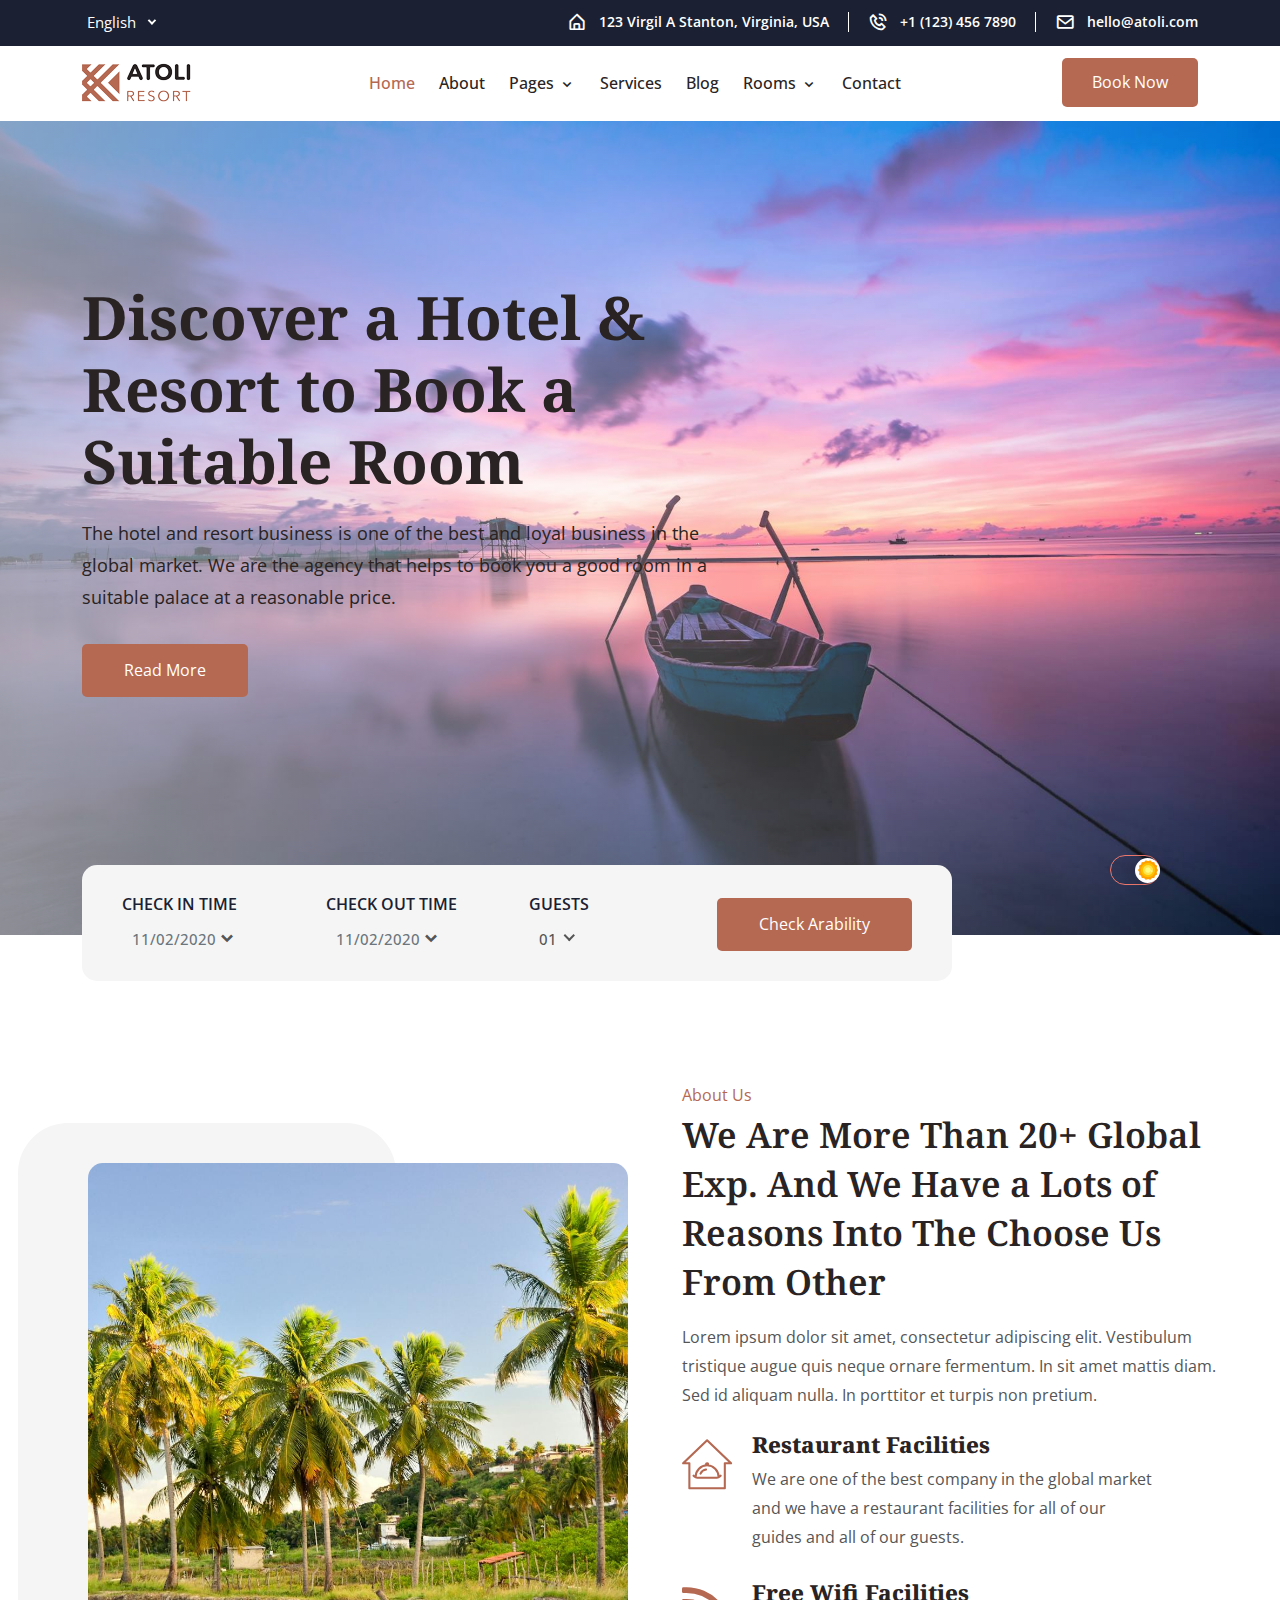
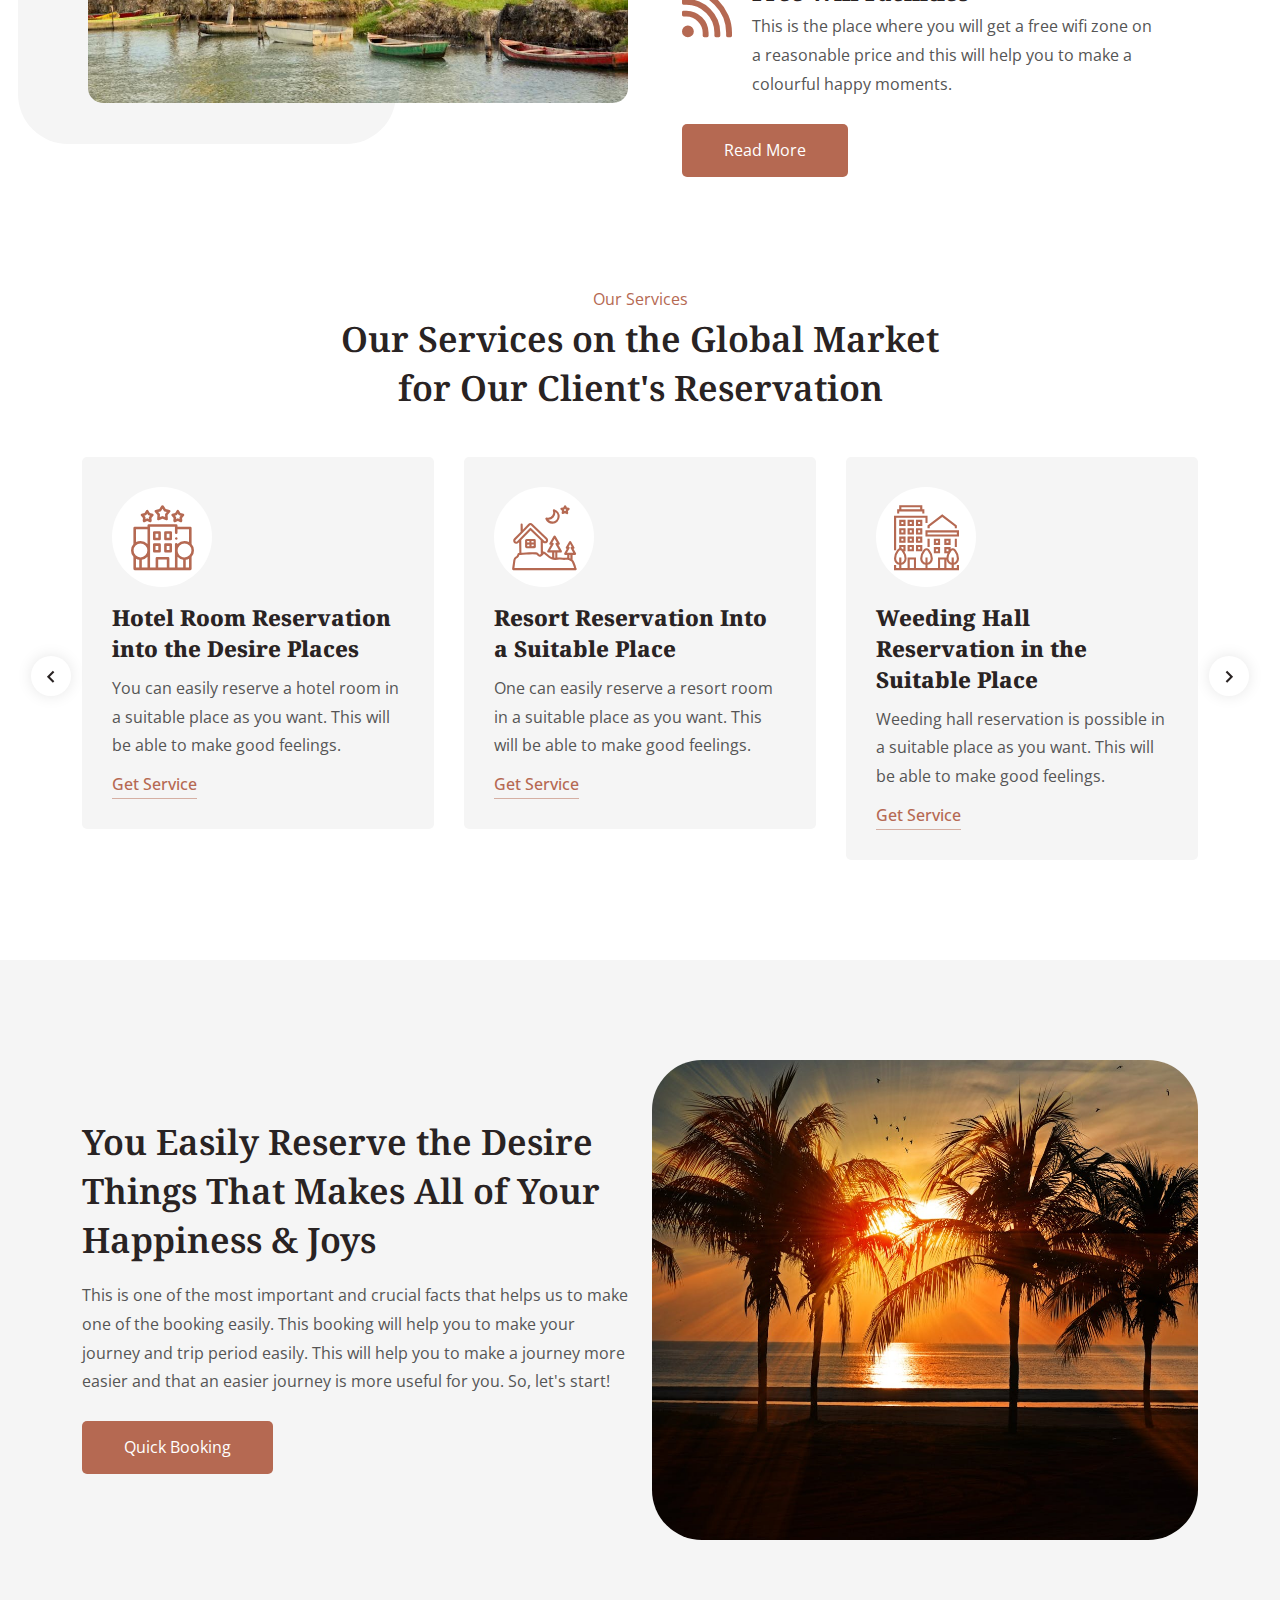
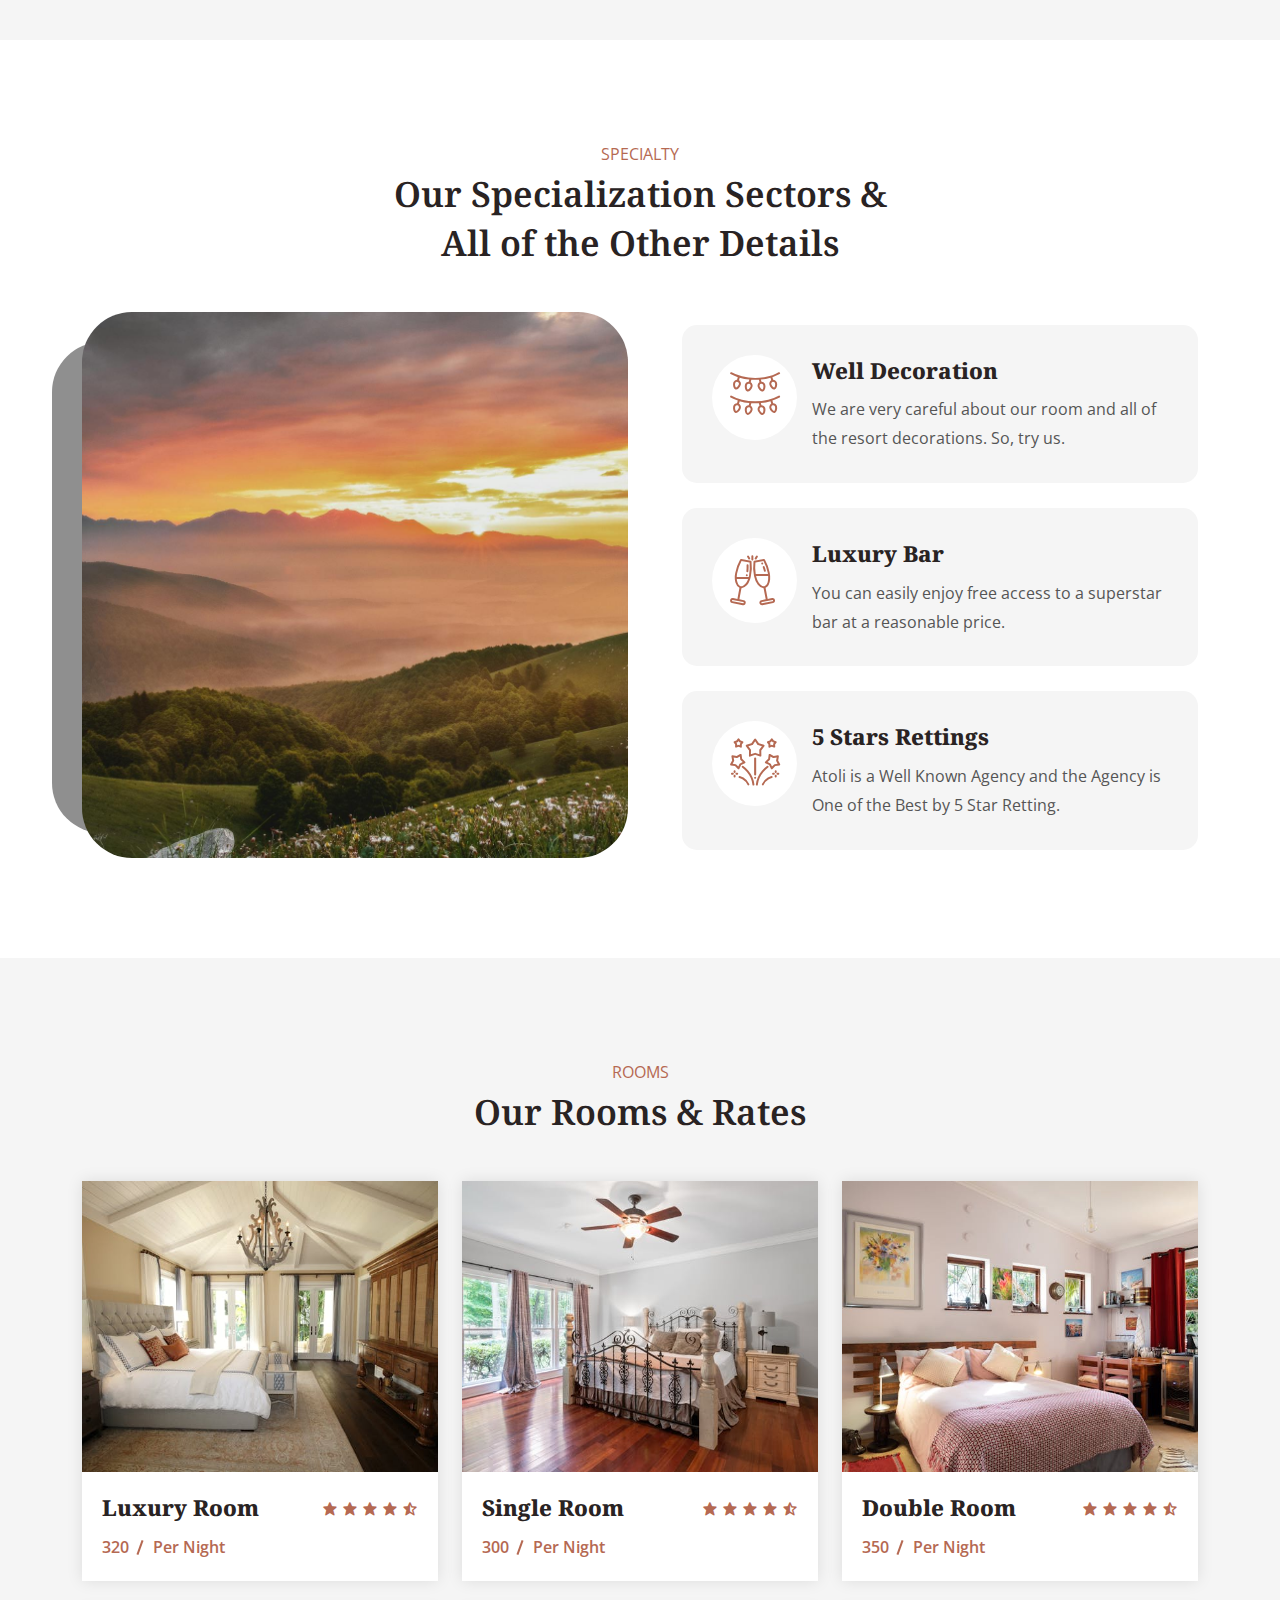
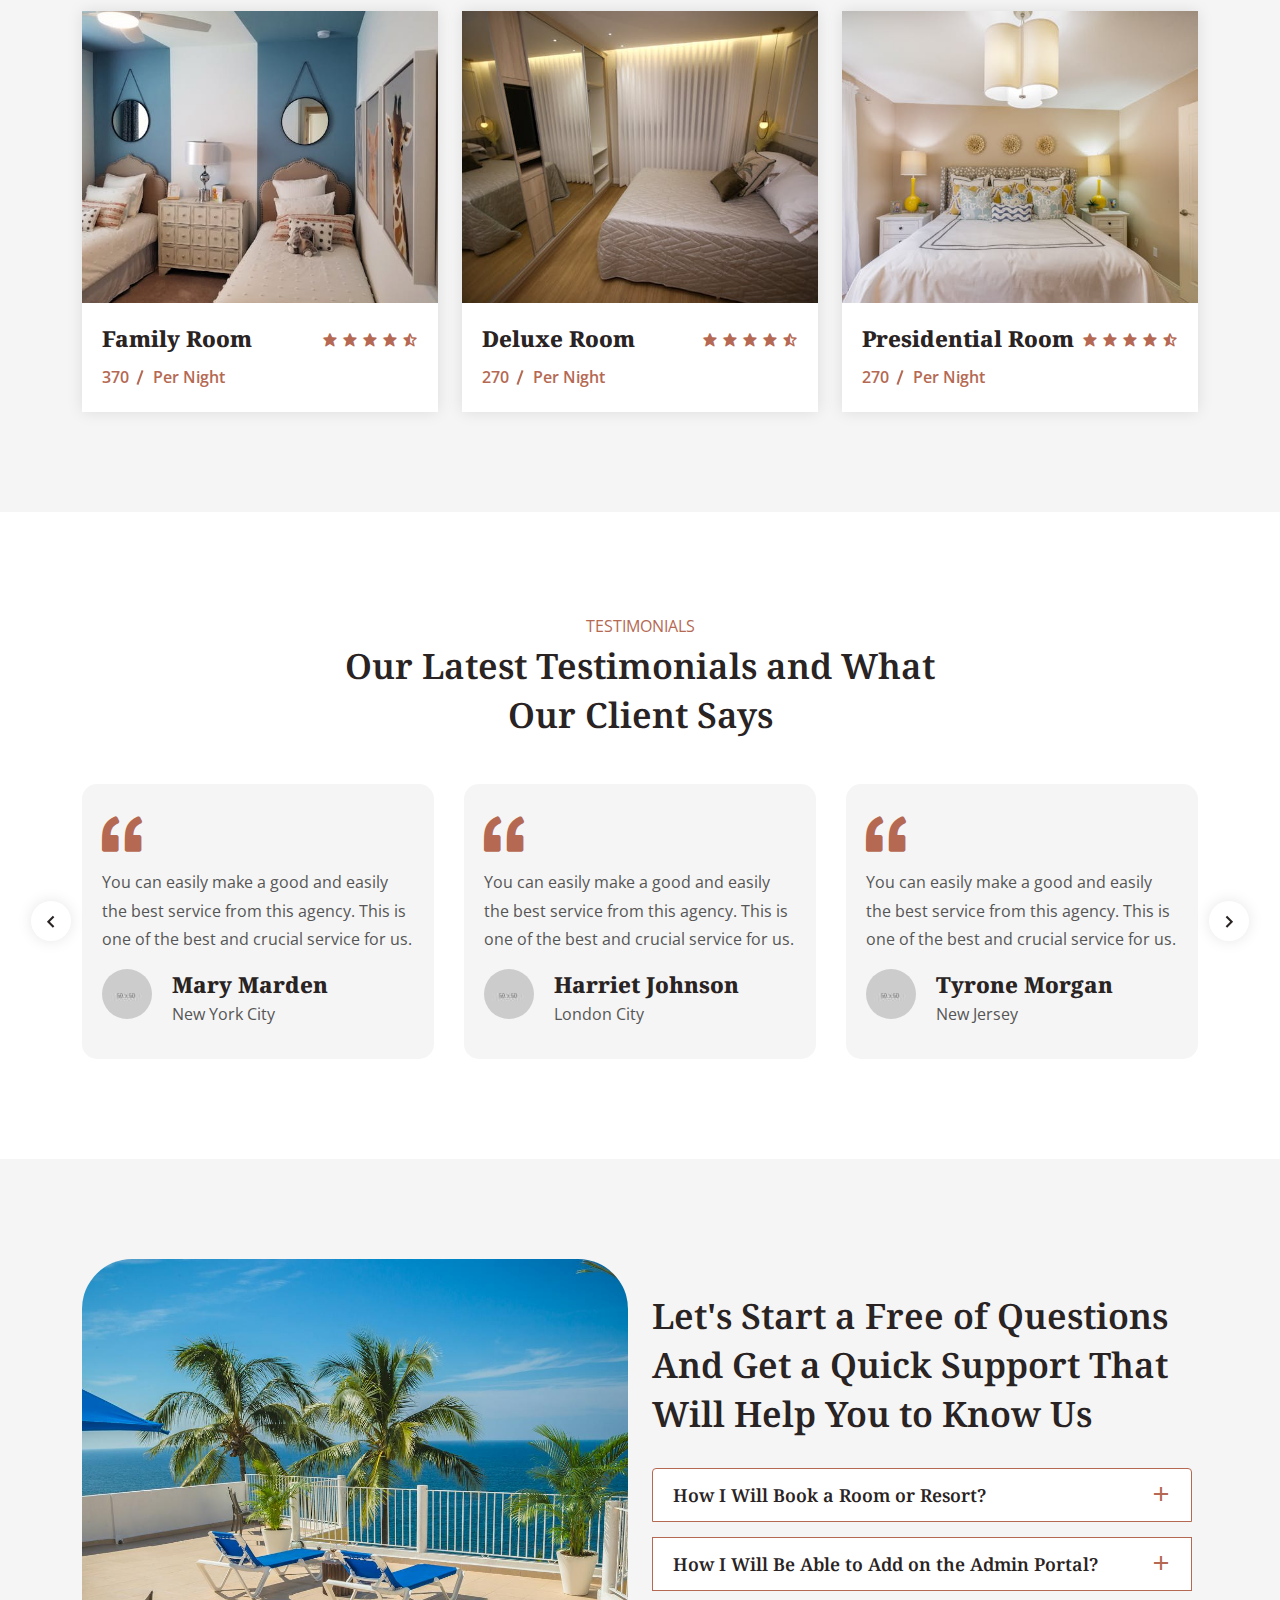
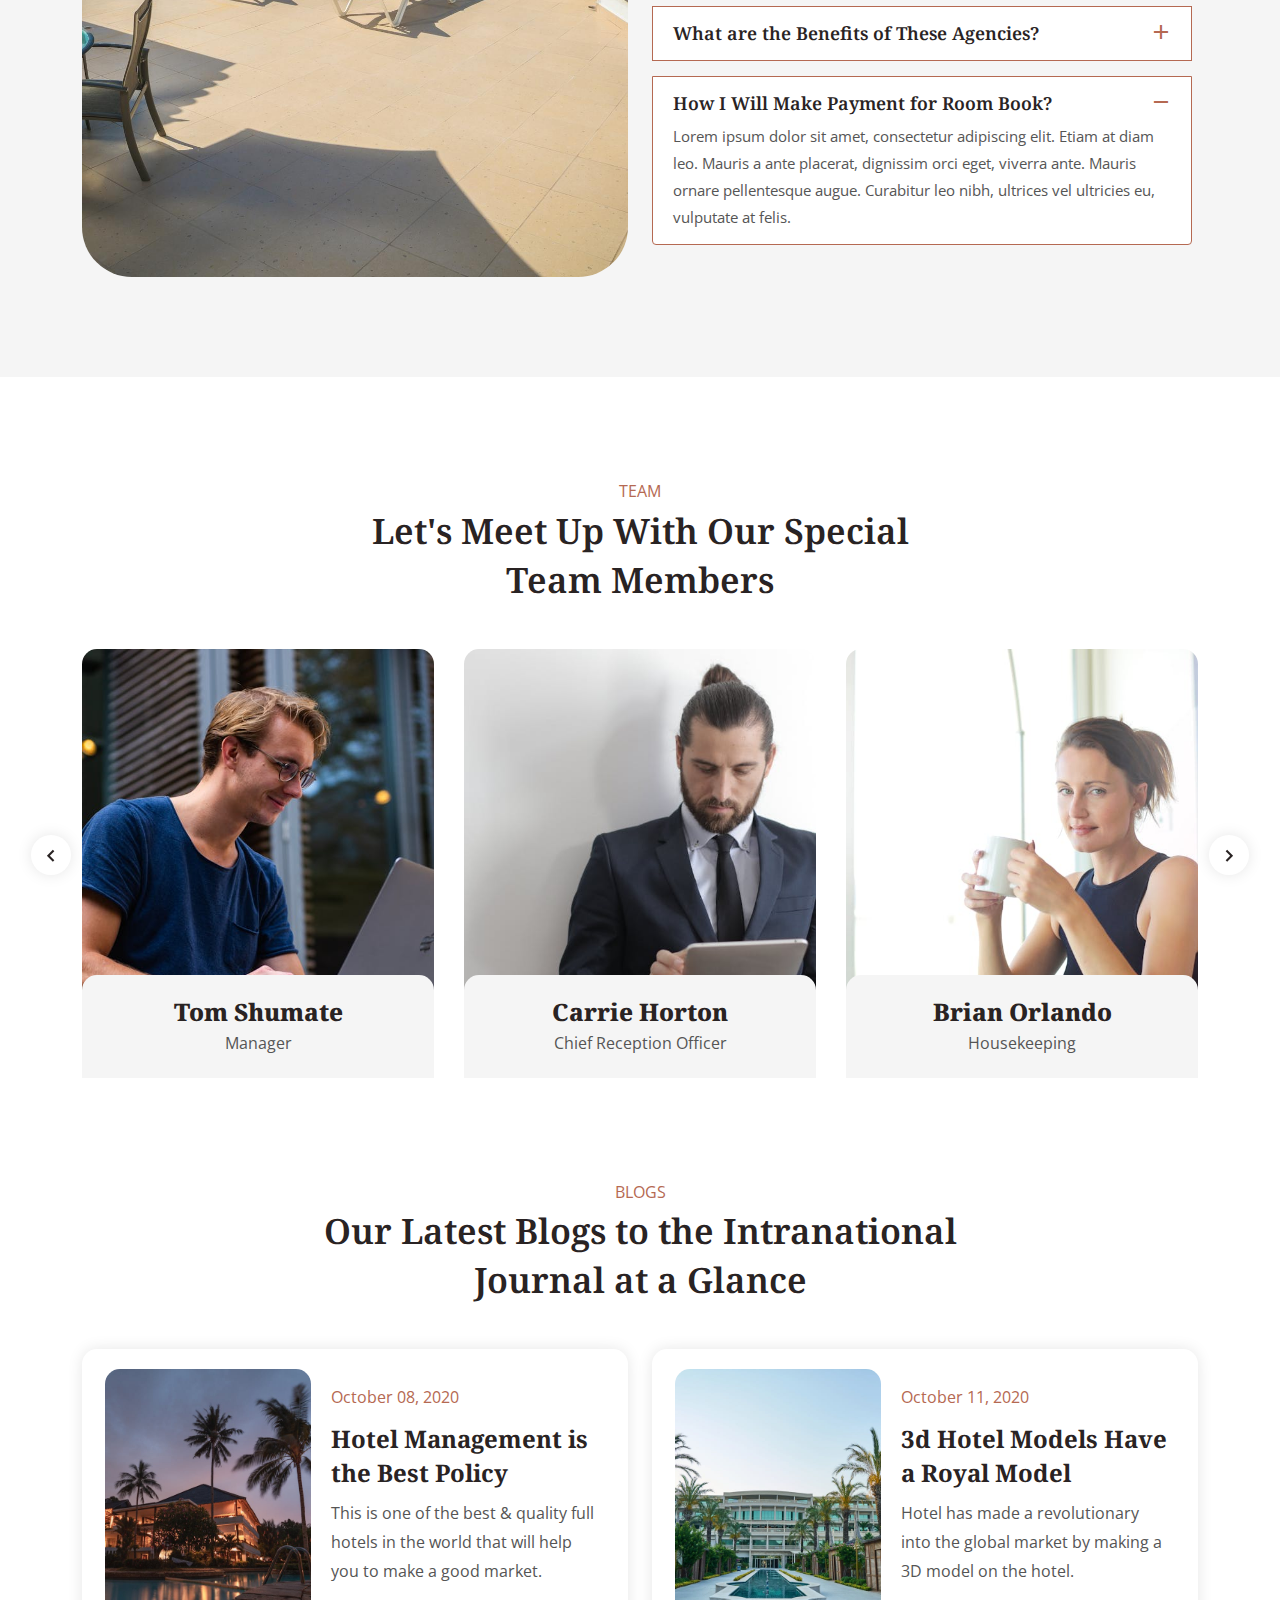
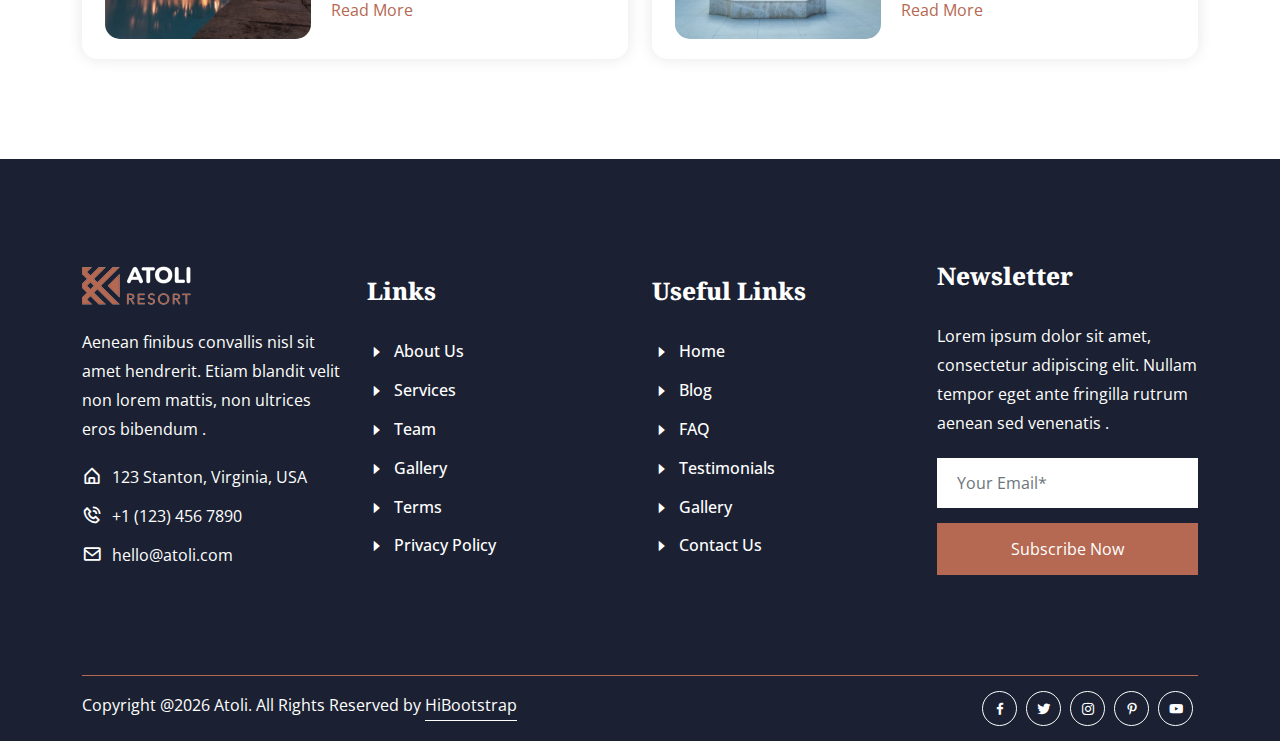
==== index.html @ 1711e071 "added about" ====
<!doctype html>
<html lang="zxx">
    <head>
        <!-- Required Meta Tags -->
        <meta charset="UTF-8">
        <meta name="viewport" content="width=device-width, initial-scale=1.0">

        <!-- Bootstrap CSS --> 
        <link rel="stylesheet" href="assets/css/bootstrap.min.css">
        <!-- Animate Min CSS -->
        <link rel="stylesheet" href="assets/css/animate.min.css">
        <!-- Flaticon CSS -->
        <link rel="stylesheet" href="assets/fonts/flaticon.css">
        <!-- Boxicons CSS -->
        <link rel="stylesheet" href="assets/css/boxicons.min.css">
        <!-- Magnific Popup CSS -->
        <link rel="stylesheet" href="assets/css/magnific-popup.css">
        <!-- Owl Carousel Min CSS --> 
        <link rel="stylesheet" href="assets/css/owl.carousel.min.css">
        <link rel="stylesheet" href="assets/css/owl.theme.default.min.css">
        <!-- Nice Select Min CSS --> 
        <link rel="stylesheet" href="assets/css/nice-select.min.css">
        <!-- Meanmenu CSS -->
        <link rel="stylesheet" href="assets/css/meanmenu.css">
        <!-- Jquery Ui CSS -->
        <link rel="stylesheet" href="assets/css/jquery-ui.css">
        <!-- Style CSS -->
        <link rel="stylesheet" href="assets/css/style.css">
        <!-- Responsive CSS -->
        <link rel="stylesheet" href="assets/css/responsive.css">
        <!-- Theme Dark CSS -->
        <link rel="stylesheet" href="assets/css/theme-dark.css">

        <!-- Favicon -->
        <link rel="icon" type="image/png" href="assets/img/favicon.png">

        <title>Atoli - Hotel & Resorts HTML Template</title>
    </head>
    <body>

        <!-- PreLoader Start -->
        <div class="preloader">
            <div class="d-table">
                <div class="d-table-cell">
                    <div class="sk-cube-area">
                        <div class="sk-cube1 sk-cube"></div>
                        <div class="sk-cube2 sk-cube"></div>
                        <div class="sk-cube4 sk-cube"></div>
                        <div class="sk-cube3 sk-cube"></div>
                    </div>
                </div>
            </div>
        </div>
        <!-- PreLoader End -->

        <!-- Top Header Start -->
        <header class="top-header top-header-bg">
            <div class="container">
                <div class="row align-items-center">
                    <div class="col-lg-3 col-md-2 pr-0">
                        <div class="language-list">
                            <select class="language-list-item">
                                <option>English</option>
                                <option>العربيّة</option>
                                <option>Deutsch</option>
                                <option>Português</option>
                                <option>简体中文</option>
                            </select>	
                        </div>
                    </div>

                    <div class="col-lg-9 col-md-10">
                        <div class="header-right">
                            <ul>
                                <li>
                                    <i class='bx bx-home-alt'></i>
                                    <a href="#">123 Virgil A Stanton, Virginia, USA</a>
                                </li>
                                <li>
                                    <i class='bx bx-phone-call'></i>
                                    <a href="tel:+1-(123)-456-7890">+1 (123) 456 7890</a>
                                </li>
                                <li>
                                    <i class='bx bx-envelope'></i>
                                    <a href="mailto:hello@atoli.com">hello@atoli.com</a>
                                </li>
                            </ul>
                        </div>
                    </div>
                </div>
            </div>
        </header>
        <!-- Top Header End -->

        <!-- Start Navbar Area -->
        <div class="navbar-area">
            <!-- Menu For Mobile Device -->
            <div class="mobile-nav">
                <a href="index.html" class="logo">
                    <img src="assets/img/logos/logo-1.png" class="logo-one" alt="Logo">
                    <img src="assets/img/logos/footer-logo1.png" class="logo-two" alt="Logo">
                </a>
            </div>

            <!-- Menu For Desktop Device -->
            <div class="main-nav">
                <div class="container">
                    <nav class="navbar navbar-expand-md navbar-light ">
                        <a class="navbar-brand" href="index.html">
                            <img src="assets/img/logos/logo-1.png" class="logo-one" alt="Logo">
                            <img src="assets/img/logos/footer-logo1.png" class="logo-two" alt="Logo">
                        </a>

                        <div class="collapse navbar-collapse mean-menu" id="navbarSupportedContent">
                            <ul class="navbar-nav m-auto">
                                <li class="nav-item">
                                    <a href="index.html" class="nav-link active">
                                        Home 
                                        <!-- <i class='bx bx-chevron-down'></i> -->
                                    </a>
                                </li>
                                <li class="nav-item">
                                    <a href="about.html" class="nav-link">
                                        About
                                    </a>
                                </li>
                                <li class="nav-item">
                                    <a href="#" class="nav-link">
                                        Pages 
                                        <i class='bx bx-chevron-down'></i>
                                    </a>
                                    <ul class="dropdown-menu">
                                        <li class="nav-item">
                                            <a href="book.html" class="nav-link">
                                                Booking
                                            </a>
                                        </li>
                                        
                                        <li class="nav-item">
                                            <a href="team.html" class="nav-link">
                                                Team
                                            </a>
                                        </li>
                                        <li class="nav-item">
                                            <a href="faq.html" class="nav-link">
                                                FAQ
                                            </a>
                                        </li>

                                        <li class="nav-item">
                                            <a href="restaurant.html" class="nav-link">
                                                Restaurant
                                            </a>
                                        </li>

                                        <li class="nav-item">
                                            <a href="reservation.html" class="nav-link">
                                                Reservation
                                            </a>
                                        </li>

                                        <li class="nav-item">
                                            <a href="gallery.html" class="nav-link">
                                                Gallery
                                            </a>
                                        </li>

                                        <li class="nav-item">
                                            <a href="testimonials.html" class="nav-link">
                                                Testimonials
                                            </a>
                                        </li>

                                        <li class="nav-item">
                                            <a href="checkout.html" class="nav-link">
                                                Check out
                                            </a>
                                        </li>
                                        
                                        <li class="nav-item">
                                            <a href="sign-in.html" class="nav-link">
                                                Sign In
                                            </a>
                                        </li>

                                        <li class="nav-item">
                                            <a href="sign-up.html" class="nav-link">
                                                Sign Up
                                            </a>
                                        </li>

                                        <li class="nav-item">
                                            <a href="terms-condition.html" class="nav-link">
                                                Terms & Conditions
                                            </a>
                                        </li>

                                        <li class="nav-item">
                                            <a href="privacy-policy.html" class="nav-link">
                                                Privacy Policy
                                            </a>
                                        </li>

                                        <li class="nav-item">
                                            <a href="404.html" class="nav-link">
                                                404 page
                                            </a>
                                        </li>
                                        
                                        <li class="nav-item">
                                            <a href="coming-soon.html" class="nav-link">
                                                Coming Soon
                                            </a>
                                        </li>
                                    </ul>
                                </li>

                                <li class="nav-item">
                                    <a href="#" class="nav-link">
                                        Services 
                                        <!-- <i class='bx bx-chevron-down'></i> -->
                                    </a>
                                </li>

                                <li class="nav-item">
                                    <a href="#" class="nav-link">
                                        Blog
                                        <!-- <i class='bx bx-chevron-down'></i> -->
                                    </a>
                                </li>

                                <li class="nav-item">
                                    <a href="#" class="nav-link">
                                        Rooms
                                        <i class='bx bx-chevron-down'></i>
                                    </a>
                                    <ul class="dropdown-menu">
                                        <li class="nav-item">
                                            <a href="room.html" class="nav-link">
                                                Rooms 
                                            </a>
                                        </li>
                                        <li class="nav-item">
                                            <a href="room-details.html" class="nav-link">
                                                Room Details 
                                            </a>
                                        </li>
                                    </ul>
                                </li>

                                <li class="nav-item">
                                    <a href="contact.html" class="nav-link">
                                        Contact
                                    </a>
                                </li>

                                <li class="nav-item-btn">
                                    <a href="#" class="default-btn btn-bg-one border-radius-5">Book Now</a>
                                </li>
                            </ul>

                            <div class="nav-btn">
                                <a href="#" class="default-btn btn-bg-one border-radius-5">Book Now</a>
                            </div>
                        </div>
                    </nav>
                </div>
            </div>
        </div>
        <!-- End Navbar Area -->

        <!-- Banner Area -->
        <div class="banner-area">
            <div class="container">
                <div class="banner-content">
                    <h1>Discover a Hotel & Resort to Book a Suitable Room</h1>
                    <p>
                        The hotel and resort business is one of the best and loyal business in the global market.
                        We are the agency that helps to book you a good room in a suitable palace at a reasonable price.
                    </p>
                    <div class="banner-btn">
                        <a href="#" class="default-btn btn-bg-one border-radius-5">Read More</a>
                    </div>
                </div>
            </div>
        </div>
        <!-- Banner Area End -->

        <!-- Banner Form Area -->
        <div class="banner-form-area">
            <div class="container">
                <div class="banner-form">
                    <form>
                        <div class="row align-items-center">
                            <div class="col-lg-3 col-md-3">
                                <div class="form-group">
                                    <label>CHECK IN TIME</label>
                                    <div class="input-group">
                                        <input id="datetimepicker" type="text" class="form-control" placeholder="11/02/2020">
                                        <span class="input-group-addon"></span>
                                    </div>
                                    <i class='bx bxs-chevron-down'></i>	
                                </div>
                            </div>

                            <div class="col-lg-3 col-md-3">
                                <div class="form-group">
                                    <label>CHECK OUT TIME</label>
                                    <div class="input-group">
                                        <input id="datetimepicker-check" type="text" class="form-control" placeholder="11/02/2020">
                                        <span class="input-group-addon"></span>
                                    </div>
                                    <i class='bx bxs-chevron-down'></i>	
                                </div>
                            </div>

                            <div class="col-lg-2 col-md-2">
                                <div class="form-group">
                                    <label>GUESTS</label>
                                    <select class="form-control">
                                        <option>01</option>
                                        <option>02</option>
                                        <option>03</option>
                                        <option>04</option>
                                    </select>	
                                </div>
                            </div>

                            <div class="col-lg-4 col-md-4">
                                <button type="submit" class="default-btn btn-bg-one border-radius-5">
                                    Check Arability
                                </button>
                            </div>
                        </div>
                    </form>
                </div>
            </div>
        </div>
        <!-- Banner Form Area End -->

        <!-- About Area -->
        <div class="about-area pt-100 pb-70">
            <div class="container-fluid">
                <div class="row align-items-center">
                    <div class="col-lg-6">
                        <div class="about-img">
                            <img src="assets/img/custom/about-us.jpg" alt="Images">
                        </div>
                    </div>

                    <div class="col-lg-6">
                        <div class="about-content">
                            <div class="section-title">
                                <span>About Us</span>
                                <h2>We Are More Than 20+ Global Exp. And We Have a Lots of Reasons Into The Choose Us From Other</h2>
                                <p>
                                    Lorem ipsum dolor sit amet, consectetur adipiscing elit. Vestibulum tristique augue quis neque ornare fermentum.
                                    In sit amet mattis diam. Sed id aliquam nulla. In porttitor et turpis non pretium.
                                </p>
                            </div>

                            <ul>
                                <li>
                                    <i class="flaticon-restaurant"></i>
                                    <div class="content">
                                        <h3>Restaurant Facilities</h3>
                                        <p>
                                            We are one of the best company in the global market and we have a restaurant
                                            facilities for all of our guides and all of our guests.
                                        </p>
                                    </div>
                                </li>
                                <li>
                                    <i class="flaticon-wifi-signal-1"></i>
                                    <div class="content">
                                        <h3>Free Wifi Facilities</h3>
                                        <p>
                                            This is the place where you will get a free wifi zone on a reasonable price and this
                                            will help you to make a colourful happy moments.
                                        </p>
                                    </div>
                                </li>
                            </ul>
                            <a href="#" class="default-btn btn-bg-one border-radius-5">Read More</a>
                        </div>
                    </div>
                </div>

            </div>
        </div>
        <!-- About Area End -->

        <!-- Services Area -->
        <div class="services-area pb-70">
            <div class="container">
                <div class="section-title text-center">
                    <span>Our Services</span>
                    <h2>Our Services on the Global Market for Our Client's Reservation</h2>
                </div>
                <div class="services-slider owl-carousel owl-theme pt-45">
                    <div class="services-item">
                        <i class="flaticon-hotel"></i>
                        <h3><a href="service-details.html">Hotel Room Reservation into the Desire Places</a></h3>
                        <p>You can easily reserve a hotel room in a suitable place as you want. This will be able to make good feelings.</p>
                        <a href="service-details.html" class="get-btn">Get Service</a>
                    </div>

                    <div class="services-item">
                        <i class="flaticon-resort"></i>
                        <h3><a href="service-details.html">Resort Reservation Into a Suitable Place</a></h3>
                        <p>One can easily reserve a resort room in a suitable place as you want. This will be able to make good feelings.</p>
                        <a href="service-details.html" class="get-btn">Get Service</a>
                    </div>

                    <div class="services-item">
                        <i class="flaticon-buildings"></i>
                        <h3><a href="service-details.html">Weeding Hall Reservation in the Suitable Place</a></h3>
                        <p>Weeding hall reservation is possible in a suitable place as you want. This will be able to make good feelings.</p>
                        <a href="service-details.html" class="get-btn">Get Service</a>
                    </div>

                    <div class="services-item">
                        <i class="flaticon-calendar"></i>
                        <h3><a href="service-details.html">Book Now to Secure Availability Time Now</a></h3>
                        <p>You can easily reserve a hotel room in a suitable place as you want. This will be able to make good feelings.</p>
                        <a href="service-details.html" class="get-btn">Get Service</a>
                    </div>
                </div>
            </div>
        </div>
        <!-- Services Area End -->

        <!-- Reservation Area -->
        <div class="reservation-area section-bg pt-100 pb-70">
            <div class="container">
                <div class="row align-items-center">
                    <div class="col-lg-6">
                        <div class="reservation-content">
                            <div class="section-title">
                                <h2> <a href="reservation.html">You Easily Reserve the Desire Things That Makes All of Your Happiness & Joys</a></h2>
                                <p>
                                    This is one of the most important and crucial facts that helps us to make one of the booking easily. This booking will help you to make your journey and
                                    trip period easily. This will help you to make a journey more easier and that an easier journey is more useful for you. So, let's start!
                                </p>
                            </div>
                            <a href="#" class="default-btn btn-bg-one border-radius-5">Quick Booking</a>
                        </div>
                    </div>

                    <div class="col-lg-6">
                        <div class="reservation-img">
                            <img src="assets/img/custom/quick-booking.jpg" alt="Images">
                        </div>
                    </div>
                </div>
            </div>
        </div>
        <!-- Reservation Area End -->

        <!-- Specialty Area End -->
        <div class="specialty-area pt-100 pb-70">
            <div class="container">
                <div class="section-title text-center">
                    <span>SPECIALTY</span>
                    <h2>Our Specialization Sectors & All of the Other Details</h2>
                </div>

                <div class="row pt-45 align-items-center">
                    <div class="col-lg-6 col-xxl-7">
                        <div class="specialty-img">
                            <img src="assets/img/custom/speciality.jpg" alt="Images">
                        </div>
                    </div>

                    <div class="col-lg-6 col-xxl-5">
                        <div class="specialty-list">
                            <div class="row">
                                <div class="col-lg-12">
                                    <div class="specialty-list-card">
                                        <i class="flaticon-decoration"></i>
                                        <h3>Well Decoration</h3>
                                        <p>We are very careful about our room and all of the resort decorations. So, try us.</p>
                                    </div>
                                </div>

                                <div class="col-lg-12">
                                    <div class="specialty-list-card">
                                        <i class="flaticon-champagne-glass"></i>
                                        <h3>Luxury Bar</h3>
                                        <p>You can easily enjoy free access to a superstar bar at a reasonable price.</p>
                                    </div>
                                </div>

                                <div class="col-lg-12">
                                    <div class="specialty-list-card">
                                        <i class="flaticon-fireworks"></i>
                                        <h3>5 Stars Rettings</h3>
                                        <p>Atoli is a Well Known Agency and the Agency is One of the Best by 5 Star Retting. </p>
                                    </div>
                                </div>
                            </div>
                        </div>
                    </div>
                </div>
            </div>
        </div>
        <!-- Specialty Area End -->

        <!-- Room Area -->
        <div class="room-area pt-100 pb-70 section-bg">
            <div class="container">
                <div class="section-title text-center">
                    <span>ROOMS</span>
                    <h2>Our Rooms & Rates</h2>
                </div>
                <div class="row pt-45">
                    <div class="col-lg-4 col-md-6">
                        <div class="room-card">
                            <a href="room-details.html">
                                <img src="assets/img/custom/room1.jpg" alt="Images">
                            </a>
                            <div class="content">
                                <h3><a href="room-details.html">Luxury Room</a></h3>
                                <ul>
                                    <li>320</li>
                                    <li>Per Night</li>
                                </ul>
                                <div class="rating">
                                    <i class='bx bxs-star'></i>
                                    <i class='bx bxs-star'></i>
                                    <i class='bx bxs-star'></i>
                                    <i class='bx bxs-star'></i>
                                    <i class='bx bxs-star-half'></i>
                                </div>
                            </div>
                        </div>
                    </div>

                    <div class="col-lg-4 col-md-6">
                        <div class="room-card">
                            <a href="room-details.html">
                                <img src="assets/img/custom/room2.jpg" alt="Images">
                            </a>
                            <div class="content">
                                <h3><a href="room-details.html">Single Room</a></h3>
                                <ul>
                                    <li>300</li>
                                    <li>Per Night</li>
                                </ul>
                                <div class="rating">
                                    <i class='bx bxs-star'></i>
                                    <i class='bx bxs-star'></i>
                                    <i class='bx bxs-star'></i>
                                    <i class='bx bxs-star'></i>
                                    <i class='bx bxs-star-half'></i>
                                </div>
                            </div>
                        </div>
                    </div>

                    <div class="col-lg-4 col-md-6">
                        <div class="room-card">
                            <a href="room-details.html">
                                <img src="assets/img/custom/room3.jpg" alt="Images">
                            </a>
                            <div class="content">
                                <h3><a href="room-details.html">Double Room</a></h3>
                                <ul>
                                    <li>350</li>
                                    <li>Per Night</li>
                                </ul>
                                <div class="rating">
                                    <i class='bx bxs-star'></i>
                                    <i class='bx bxs-star'></i>
                                    <i class='bx bxs-star'></i>
                                    <i class='bx bxs-star'></i>
                                    <i class='bx bxs-star-half'></i>
                                </div>
                            </div>
                        </div>
                    </div>

                    <div class="col-lg-4 col-md-6">
                        <div class="room-card">
                            <a href="room-details.html">
                                <img src="assets/img/custom/room4.jpg" alt="Images">
                            </a>
                            <div class="content">
                                <h3><a href="room-details.html">Family Room</a></h3>
                                <ul>
                                    <li>370</li>
                                    <li>Per Night</li>
                                </ul>
                                <div class="rating">
                                    <i class='bx bxs-star'></i>
                                    <i class='bx bxs-star'></i>
                                    <i class='bx bxs-star'></i>
                                    <i class='bx bxs-star'></i>
                                    <i class='bx bxs-star-half'></i>
                                </div>
                            </div>
                        </div>
                    </div>

                    <div class="col-lg-4 col-md-6">
                        <div class="room-card">
                            <a href="room-details.html">
                                <img src="assets/img/custom/room5.jpg" alt="Images">
                            </a>
                            <div class="content">
                                <h3><a href="room-details.html">Deluxe Room</a></h3>
                                <ul>
                                    <li>270</li>
                                    <li>Per Night</li>
                                </ul>
                                <div class="rating">
                                    <i class='bx bxs-star'></i>
                                    <i class='bx bxs-star'></i>
                                    <i class='bx bxs-star'></i>
                                    <i class='bx bxs-star'></i>
                                    <i class='bx bxs-star-half'></i>
                                </div>
                            </div>
                        </div>
                    </div>

                    <div class="col-lg-4 col-md-6">
                        <div class="room-card">
                            <a href="room-details.html">
                                <img src="assets/img/custom/room6.jpg" alt="Images">
                            </a>
                            <div class="content">
                                <h3><a href="room-details.html">Presidential Room</a></h3>
                                <ul>
                                    <li>270</li>
                                    <li>Per Night</li>
                                </ul>
                                <div class="rating">
                                    <i class='bx bxs-star'></i>
                                    <i class='bx bxs-star'></i>
                                    <i class='bx bxs-star'></i>
                                    <i class='bx bxs-star'></i>
                                    <i class='bx bxs-star-half'></i>
                                </div>
                            </div>
                        </div>
                    </div>
                </div>
            </div>
        </div>
        <!-- Room Area End -->

        <!-- Testimonials Area -->
        <div class="testimonials-area pt-100 pb-70">
            <div class="container">
                <div class="section-title text-center">
                    <span>TESTIMONIALS</span>
                    <h2>Our Latest Testimonials and What Our Client Says</h2>
                </div>
                <div class="testimonials-slider owl-carousel owl-theme pt-45">
                    <div class="testimonials-item">
                        <i class="flaticon-left-quote"></i>
                        <p>
                            You can easily make a good and easily the best service from this agency. This is one 
                            of the best and crucial service for us. 
                        </p>
                        <ul>
                            <li>
                                <img src="assets/img/testimonials/testimonials-img1.jpg" alt="Images">
                                <h3>Mary Marden</h3>
                                <span>New York City</span>
                            </li>
                        </ul>
                    </div>

                    <div class="testimonials-item">
                        <i class="flaticon-left-quote"></i>
                        <p>
                            You can easily make a good and easily the best service from this agency. This is one 
                            of the best and crucial service for us. 
                        </p>
                        <ul>
                            <li>
                                <img src="assets/img/testimonials/testimonials-img2.jpg" alt="Images">
                                <h3>Harriet Johnson</h3>
                                <span>London City</span>
                            </li>
                        </ul>
                    </div>

                    <div class="testimonials-item">
                        <i class="flaticon-left-quote"></i>
                        <p>
                            You can easily make a good and easily the best service from this agency. This is one 
                            of the best and crucial service for us. 
                        </p>
                        <ul>
                            <li>
                                <img src="assets/img/testimonials/testimonials-img3.jpg" alt="Images">
                                <h3>Tyrone Morgan</h3>
                                <span>New Jersey</span>
                            </li>
                        </ul>
                    </div>

                    <div class="testimonials-item">
                        <i class="flaticon-left-quote"></i>
                        <p>
                            You can easily make a good and easily the best service from this agency. This is one 
                            of the best and crucial service for us. 
                        </p>
                        <ul>
                            <li>
                                <img src="assets/img/testimonials/testimonials-img4.jpg" alt="Images">
                                <h3>Julia Rose</h3>
                                <span>Budapest</span>
                            </li>
                        </ul>
                    </div>
                </div>
            </div>
        </div>
        <!-- Testimonials Area End -->

        <!-- FAQ Area -->
        <div class="faq-area pt-100 pb-70 section-bg">
            <div class="container">
                <div class="row align-items-center">
                    <div class="col-lg-6 col-xxl-7">
                        <div class="faq-img">
                            <img src="assets/img/custom/view.jpg" alt="Images">
                        </div>
                    </div>

                    <div class="col-lg-6 col-xxl-5">
                        <div class="faq-content">
                            <div class="section-title">
                                <h2>Let's Start a Free of Questions And Get a Quick Support That Will Help You to Know Us</h2>
                            </div>

                            <div class="faq-accordion">
                                <ul class="accordion">
                                    <li class="accordion-item">
                                        <a class="accordion-title" href="javascript:void(0)">
                                            <i class='bx bx-plus'></i>
                                            How I Will Book a Room or Resort?
                                        </a>
        
                                        <div class="accordion-content">
                                            <p> 
                                                Lorem ipsum dolor sit amet, consectetur adipiscing elit. Etiam at diam leo. Mauris a ante placerat,
                                                dignissim orci eget, viverra ante. Mauris ornare pellentesque augue. Curabitur leo nibh, ultrices 
                                                vel ultricies eu, vulputate at felis.
                                            </p>
                                        </div>
                                    </li>
    
                                    <li class="accordion-item">
                                        <a class="accordion-title" href="javascript:void(0)">
                                            <i class='bx bx-plus'></i>
                                            How I Will Be Able to Add on the Admin Portal? 
                                        </a>
        
                                        <div class="accordion-content">
                                            <p> 
                                                Lorem ipsum dolor sit amet, consectetur adipiscing elit. Etiam at diam leo. Mauris a ante placerat,
                                                dignissim orci eget, viverra ante. Mauris ornare pellentesque augue. Curabitur leo nibh, ultrices 
                                                vel ultricies eu, vulputate at felis.
                                            </p>
                                        </div>
                                    </li>
    
                                    <li class="accordion-item">
                                        <a class="accordion-title" href="javascript:void(0)">
                                            <i class='bx bx-plus'></i>
                                            What are the Benefits of These Agencies?
                                        </a>
        
                                        <div class="accordion-content">
                                            <p> 
                                                Lorem ipsum dolor sit amet, consectetur adipiscing elit. Etiam at diam leo. Mauris a ante placerat,
                                                dignissim orci eget, viverra ante. Mauris ornare pellentesque augue. Curabitur leo nibh, ultrices 
                                                vel ultricies eu, vulputate at felis.
                                            </p>
                                        </div>
                                    </li>
    
                                    <li class="accordion-item">
                                        <a class="accordion-title active" href="javascript:void(0)">
                                            <i class='bx bx-plus'></i>
                                            How I Will Make Payment for Room Book?
                                        </a>
        
                                        <div class="accordion-content show">
                                            <p> 
                                                Lorem ipsum dolor sit amet, consectetur adipiscing elit. Etiam at diam leo. Mauris a ante placerat,
                                                dignissim orci eget, viverra ante. Mauris ornare pellentesque augue. Curabitur leo nibh, ultrices 
                                                vel ultricies eu, vulputate at felis.
                                            </p>
                                        </div>
                                    </li>
                                </ul>
                            </div>
                        </div>
                    </div>
                </div>
            </div>
        </div>
        <!-- FAQ Area End -->

        <!-- Team Area -->
        <div class="team-area pt-100 pb-70">
            <div class="container">
                <div class="section-title text-center">
                    <span>TEAM</span>
                    <h2>Let's Meet Up With Our Special Team Members</h2>
                </div>
                <div class="team-slider owl-carousel owl-theme pt-45">
                    <div class="team-item">
                        <a href="team.html">
                            <img src="assets/img/custom/team1.jpg" alt="Images">
                        </a>
                        <div class="content">
                            <h3><a href="team.html">Tom Shumate</a></h3>
                            <span>Manager</span>
                            <ul class="social-link">
                                <li>
                                    <a href="#" target="_blank"><i class='bx bxl-facebook'></i></a>
                                </li> 
                                <li>
                                    <a href="#" target="_blank"><i class='bx bxl-twitter'></i></a>
                                </li> 
                                <li>
                                    <a href="#" target="_blank"><i class='bx bxl-instagram'></i></a>
                                </li> 
                                <li>
                                    <a href="#" target="_blank"><i class='bx bxl-pinterest-alt'></i></a>
                                </li> 
                            </ul>
                        </div>
                    </div>

                    <div class="team-item">
                        <a href="team.html">
                            <img src="assets/img/custom/team2.jpg" alt="Images">
                        </a>
                        <div class="content">
                            <h3><a href="team.html">Carrie Horton</a></h3>
                            <span>Chief Reception Officer</span>
                            <ul class="social-link">
                                <li>
                                    <a href="#" target="_blank"><i class='bx bxl-facebook'></i></a>
                                </li> 
                                <li>
                                    <a href="#" target="_blank"><i class='bx bxl-twitter'></i></a>
                                </li> 
                                <li>
                                    <a href="#" target="_blank"><i class='bx bxl-instagram'></i></a>
                                </li> 
                                <li>
                                    <a href="#" target="_blank"><i class='bx bxl-pinterest-alt'></i></a>
                                </li> 
                            </ul>
                        </div>
                    </div>

                    <div class="team-item">
                        <a href="team.html">
                            <img src="assets/img/custom/team3.jpg" alt="Images">
                        </a>
                        <div class="content">
                            <h3><a href="team.html">Brian Orlando</a></h3>
                            <span>Housekeeping</span>
                            <ul class="social-link">
                                <li>
                                    <a href="#" target="_blank"><i class='bx bxl-facebook'></i></a>
                                </li> 
                                <li>
                                    <a href="#" target="_blank"><i class='bx bxl-twitter'></i></a>
                                </li> 
                                <li>
                                    <a href="#" target="_blank"><i class='bx bxl-instagram'></i></a>
                                </li> 
                                <li>
                                    <a href="#" target="_blank"><i class='bx bxl-pinterest-alt'></i></a>
                                </li> 
                            </ul>
                        </div>
                    </div>

                    <div class="team-item">
                        <a href="team.html">
                            <img src="assets/img/custom/team4.jpg" alt="Images">
                        </a>
                        <div class="content">
                            <h3><a href="team.html">Michael Evens</a></h3>
                            <span>Housekeeping</span>
                            <ul class="social-link">
                                <li>
                                    <a href="#" target="_blank"><i class='bx bxl-facebook'></i></a>
                                </li> 
                                <li>
                                    <a href="#" target="_blank"><i class='bx bxl-twitter'></i></a>
                                </li> 
                                <li>
                                    <a href="#" target="_blank"><i class='bx bxl-instagram'></i></a>
                                </li> 
                                <li>
                                    <a href="#" target="_blank"><i class='bx bxl-pinterest-alt'></i></a>
                                </li> 
                            </ul>
                        </div>
                    </div>
                </div>
            </div>
        </div>
        <!-- Team Area End -->

        <!-- Blog Area -->
        <div class="blog-area pb-70">
            <div class="container">
                <div class="section-title text-center">
                    <span>BLOGS</span>
                    <h2>Our Latest Blogs to the Intranational Journal at a Glance</h2>
                </div>
                <div class="row pt-45">
                    <div class="col-lg-6">
                        <div class="blog-card">
                            <div class="row align-items-center">
                                <div class="col-lg-5 col-md-4 p-0">
                                    <div class="blog-img">
                                        <a href="blog-details.html">
                                            <img src="assets/img/custom/hotel1.jpg" alt="Images">
                                        </a>
                                    </div>
                                </div>

                                <div class="col-lg-7 col-md-8 p-0">
                                     <div class="blog-content">
                                         <span>October 08, 2020</span>
                                         <h3>
                                             <a href="blog-details.html">Hotel Management is the Best Policy</a>
                                         </h3>
                                         <p>This is one of the best & quality full hotels in the world that will help you to make a good market.</p>
                                         <a href="blog-details.html" class="read-btn">
                                             Read More
                                         </a>
                                     </div>
                                 </div>
                            </div>
                        </div>
                    </div>

                    <div class="col-lg-6">
                        <div class="blog-card">
                            <div class="row align-items-center">
                                <div class="col-lg-5 col-md-4 p-0">
                                    <div class="blog-img">
                                        <a href="blog-details.html">
                                            <img src="assets/img/custom/hotel2.jpg" alt="Images">
                                        </a>
                                    </div>
                                </div>

                                <div class="col-lg-7 col-md-8 p-0">
                                     <div class="blog-content">
                                         <span>October 11, 2020</span>
                                         <h3>
                                             <a href="blog-details.html">3d Hotel Models Have a Royal Model</a>
                                         </h3>
                                         <p>Hotel has made a revolutionary into the global market by making a 3D model on the hotel.</p>
                                         <a href="blog-details.html" class="read-btn">
                                             Read More
                                         </a>
                                     </div>
                                 </div>
                            </div>
                        </div>
                    </div>
                </div>
            </div>
        </div>
        <!-- Blog Area End -->

        <!-- Footer Area -->
        <footer class="footer-area footer-bg">
            <div class="container">
                <div class="footer-top pt-100 pb-70">
                    <div class="row align-items-center">
                        <div class="col-lg-3 col-md-6">
                            <div class="footer-widget">
                                <div class="footer-logo">
                                    <a href="index.html">
                                        <img src="assets/img/logos/footer-logo1.png" alt="Images">
                                    </a>
                                </div>
                                <p>
                                    Aenean finibus convallis nisl sit amet hendrerit. Etiam blandit velit non lorem mattis, non ultrices eros bibendum .
                                </p>
                                <ul class="footer-list-contact">
                                    <li>
                                        <i class='bx bx-home-alt'></i>
                                        <a href="#">123 Stanton, Virginia, USA</a>
                                    </li>
                                    <li>
                                        <i class='bx bx-phone-call'></i>
                                        <a href="tel:+1-(123)-456-7890">+1 (123) 456 7890</a>
                                    </li>
                                    <li>
                                        <i class='bx bx-envelope'></i>
                                        <a href="mailto:hello@atoli.com">hello@atoli.com</a>
                                    </li>
                                </ul>
                            </div>
                        </div>
    
                        <div class="col-lg-3 col-md-6">
                            <div class="footer-widget pl-5">
                                <h3>Links</h3>
                                <ul class="footer-list">
                                    <li>
                                        <a href="about.html" target="_blank">
                                            <i class='bx bx-caret-right'></i>
                                            About Us
                                        </a>
                                    </li> 
                                    <li>
                                        <a href="services-1.html" target="_blank">
                                            <i class='bx bx-caret-right'></i>
                                            Services
                                        </a>
                                    </li> 
                                    <li>
                                        <a href="team.html" target="_blank">
                                            <i class='bx bx-caret-right'></i>
                                            Team
                                        </a>
                                    </li> 
                                    <li>
                                        <a href="gallery.html" target="_blank">
                                            <i class='bx bx-caret-right'></i>
                                            Gallery
                                        </a>
                                    </li> 
                                    <li>
                                        <a href="terms-condition.html" target="_blank">
                                            <i class='bx bx-caret-right'></i>
                                            Terms 
                                        </a>
                                    </li> 
                                    <li>
                                        <a href="privacy-policy.html" target="_blank">
                                            <i class='bx bx-caret-right'></i>
                                            Privacy Policy
                                        </a>
                                    </li> 
                                </ul>
                            </div>
                        </div>
    
                        <div class="col-lg-3 col-md-6">
                            <div class="footer-widget">
                                <h3>Useful Links</h3>
                                <ul class="footer-list">
                                    <li>
                                        <a href="index.html" target="_blank">
                                            <i class='bx bx-caret-right'></i>
                                            Home
                                        </a>
                                    </li> 
                                    <li>
                                        <a href="blog-1.html" target="_blank">
                                            <i class='bx bx-caret-right'></i>
                                            Blog
                                        </a>
                                    </li> 
                                    <li>
                                        <a href="faq.html" target="_blank">
                                            <i class='bx bx-caret-right'></i>
                                            FAQ
                                        </a>
                                    </li> 
                                    <li>
                                        <a href="testimonials.html" target="_blank">
                                            <i class='bx bx-caret-right'></i>
                                            Testimonials
                                        </a>
                                    </li> 
                                    <li>
                                        <a href="gallery.html" target="_blank">
                                            <i class='bx bx-caret-right'></i>
                                            Gallery
                                        </a>
                                    </li> 
                                    <li>
                                        <a href="contact.html" target="_blank">
                                            <i class='bx bx-caret-right'></i>
                                            Contact Us
                                        </a>
                                    </li> 
                                </ul>
                            </div>
                        </div>
    
                        <div class="col-lg-3 col-md-6">
                            <div class="footer-widget">
                                <h3>Newsletter</h3>
                                <p>
                                    Lorem ipsum dolor sit amet, consectetur adipiscing elit. 
                                    Nullam tempor eget ante fringilla rutrum aenean sed venenatis .
                                </p>
                                <div class="footer-form">
                                    <form class="newsletter-form" data-toggle="validator" method="POST">
                                        <div class="row">
                                            <div class="col-lg-12">
                                                <div class="form-group">
                                                    <input type="email" class="form-control" placeholder="Your Email*" name="EMAIL" required autocomplete="off">
                                                </div>
                                            </div>
    
                                            <div class="col-lg-12 col-md-12">
                                                <button type="submit" class="default-btn btn-bg-one">
                                                    Subscribe Now
                                                </button>
                                                <div id="validator-newsletter" class="form-result"></div>
                                            </div>
                                        </div>
                                    </form>
                                </div>
                            </div>
                        </div>
                    </div>
                </div>

                <div class="copy-right-area">
                    <div class="row">
                        <div class="col-lg-8 col-md-8">
                            <div class="copy-right-text text-align1">
                                <p>
                                    Copyright @<script>document.write(new Date().getFullYear())</script> Atoli. All Rights Reserved by 
                                    <a href="https://hibootstrap.com/" target="_blank">HiBootstrap</a> 
                                </p>
                            </div>
                        </div>
    
                        <div class="col-lg-4 col-md-4">
                            <div class="social-icon text-align2">
                                <ul class="social-link">
                                    <li>
                                        <a href="#" target="_blank"><i class='bx bxl-facebook'></i></a>
                                    </li> 
                                    <li>
                                        <a href="#" target="_blank"><i class='bx bxl-twitter'></i></a>
                                    </li> 
                                    <li>
                                        <a href="#" target="_blank"><i class='bx bxl-instagram'></i></a>
                                    </li> 
                                    <li>
                                        <a href="#" target="_blank"><i class='bx bxl-pinterest-alt'></i></a>
                                    </li> 
                                    <li>
                                        <a href="#" target="_blank"><i class='bx bxl-youtube'></i></a>
                                    </li> 
                                </ul>
                            </div>
                        </div>
                    </div>
                </div>
            </div>
        </footer>
        <!-- Footer Area End -->


        <!-- Jquery Min JS -->
        <script src="assets/js/jquery.min.js"></script>
        <!-- Bootstrap Bundle Min JS -->
        <script src="assets/js/bootstrap.bundle.min.js"></script>
        <!-- Magnific Popup Min JS -->
        <script src="assets/js/jquery.magnific-popup.min.js"></script>
        <!-- Owl Carousel Min JS -->
        <script src="assets/js/owl.carousel.min.js"></script>
        <!-- Nice Select Min JS -->
        <script src="assets/js/jquery.nice-select.min.js"></script>
        <!-- Wow Min JS -->
        <script src="assets/js/wow.min.js"></script>
        <!-- Jquery Ui JS -->
        <script src="assets/js/jquery-ui.js"></script>
        <!-- Meanmenu JS -->
        <script src="assets/js/meanmenu.js"></script>
        <!-- Ajaxchimp Min JS -->
        <script src="assets/js/jquery.ajaxchimp.min.js"></script>
        <!-- Form Validator Min JS -->
        <script src="assets/js/form-validator.min.js"></script>
        <!-- Contact Form JS -->
        <script src="assets/js/contact-form-script.js"></script>
        <!-- Custom JS -->
        <script src="assets/js/custom.js"></script>
        
    </body>
</html>
---- assets/fonts/flaticon.css ----
/*
  	Flaticon icon font: Flaticon
  	Creation date: 26/10/2020 19:55
  	*/

@font-face {
  font-family: "Flaticon";
  src: url("./Flaticon.eot");
  src: url("./Flaticon.eot?#iefix") format("embedded-opentype"),
       url("./Flaticon.woff2") format("woff2"),
       url("./Flaticon.woff") format("woff"),
       url("./Flaticon.ttf") format("truetype"),
       url("./Flaticon.svg#Flaticon") format("svg");
  font-weight: normal;
  font-style: normal;
}

@media screen and (-webkit-min-device-pixel-ratio:0) {
  @font-face {
    font-family: "Flaticon";
    src: url("./Flaticon.svg#Flaticon") format("svg");
  }
}

[class^="flaticon-"]:before, [class*=" flaticon-"]:before,
[class^="flaticon-"]:after, [class*=" flaticon-"]:after {   
  font-family: Flaticon;
font-style: normal;
}

.flaticon-restaurant:before { content: "\f100"; }
.flaticon-wifi-signal-1:before { content: "\f101"; }
.flaticon-hotel:before { content: "\f102"; }
.flaticon-resort:before { content: "\f103"; }
.flaticon-pool:before { content: "\f104"; }
.flaticon-decoration:before { content: "\f105"; }
.flaticon-champagne-glass:before { content: "\f106"; }
.flaticon-fireworks:before { content: "\f107"; }
.flaticon-tea-cup-with-muffin-and-cookies:before { content: "\f108"; }
.flaticon-buildings:before { content: "\f109"; }
.flaticon-money:before { content: "\f10a"; }
.flaticon-left-quote:before { content: "\f10b"; }
.flaticon-right-quote-sign:before { content: "\f10c"; }
.flaticon-calendar:before { content: "\f10d"; }
.flaticon-businessmen:before { content: "\f10e"; }
.flaticon-sauna:before { content: "\f10f"; }
.flaticon-swimming-pool:before { content: "\f110"; }
.flaticon-beach-vacation:before { content: "\f111"; }
.flaticon-vacuum:before { content: "\f112"; }
---- assets/css/meanmenu.css ----
.mean-container .mean-bar {
	float: left;
	width: 100%;
	position: absolute;
	background: transparent;
	padding: 20px 0 0;
	z-index: 999;
	border-bottom: 1px solid rgba(0, 0, 0, 0.03);
	height: 55px;
}
.mean-container a.meanmenu-reveal {
	width: 35px;
	height: 30px;
	padding: 12px 15px 0 0;
	position: absolute;
	right: 0;
	cursor: pointer;
	color:#16213E;
	text-decoration: none;
	font-size: 16px;
	text-indent: -9999em;
	line-height: 22px;
	font-size: 1px;
	display: block;
	font-weight: 700;
}
.mean-container a.meanmenu-reveal span {
    display: block;
    background: #16213E;;
    position: relative;
    height: 4px;
    margin-top: -5px;
    top: 8px;
    border-radius: 3px;
}
.mean-container .mean-nav {
	float: left;
	width: 100%;
	background: #ffffff;
	margin-top: 55px;
}
.mean-container .mean-nav ul {
	padding: 0;
	margin: 0;
	width: 100%;
	border: none;
	list-style-type: none;
}
.mean-container .mean-nav ul li {
	position: relative;
	float: left;
	width: 100%;
}
.mean-container .mean-nav ul li a {
	display: block;
	float: left;
	width: 90%;
	padding: 1em 5%;
	margin: 0;
	text-align: left;
	color: #677294;
	border-top: 1px solid #DBEEFD;
	text-decoration: none;
}
.mean-container .mean-nav ul li a.active {
	color: #000000;
}
.mean-container .mean-nav ul li li a {
	width: 80%;
	padding: 1em 10%;
	color: #677294;
	border-top: 1px solid #DBEEFD;
	opacity: 1;
	filter: alpha(opacity=75);
	text-shadow: none !important;
	visibility: visible;
	text-transform: none;
	font-size: 14px;
}
.mean-container .mean-nav ul li.mean-last a {
	border-bottom: none;
	margin-bottom: 0;
}
.mean-container .mean-nav ul li li li a {
	width: 70%;
	padding: 1em 15%;
}
.mean-container .mean-nav ul li li li li a {
	width: 60%;
	padding: 1em 20%;
}
.mean-container .mean-nav ul li li li li li a {
	width: 50%;
	padding: 1em 25%;
}
.mean-container .mean-nav ul li a:hover {
	background: #252525;
	background: rgba(255,255,255,0.1);
}
.mean-container .mean-nav ul li a.mean-expand {
	margin-top: 3px;
	width: 100%;
	height: 24px;
	padding: 12px !important;
	text-align: right ;
	position: absolute;
	right: 15px;
	top: -5px;
	z-index: 2;
	font-weight: 700;
	background: transparent;
	border: none !important;
}
.mean-container .mean-push {
	float: left;
	width: 100%;
	padding: 0;
	margin: 0;
	clear: both;
}
.mean-nav .wrapper {
	width: 100%;
	padding: 0;
	margin: 0;
}
/* Fix for box sizing on Foundation Framework etc. */
.mean-container .mean-bar, .mean-container .mean-bar * {
	-webkit-box-sizing: content-box;
	-moz-box-sizing: content-box;
	box-sizing: content-box;
}
.mean-remove {
	display: none !important;
}
.mobile-nav {
    display: none;
}
.mobile-nav.mean-container .mean-nav ul li a.active {
    color: #FF2D55;
}
.main-nav {
    background: #000;
    top: 0;
    left: 0;
    padding-top: 15px;
    padding-bottom: 15px;
    width: 100%;
    z-index: 999;
    height: auto;
}
.mean-nav .dropdown-toggle::after {
	display: none;
}
.navbar-light .navbar-brand, .navbar-light .navbar-brand:hover {
    color: #fff;
    font-weight: bold;
    text-transform: uppercase;
    line-height: 1;
}
.main-nav nav ul {
    padding: 0;
    margin: 0;
    list-style-type: none;
}
.main-nav nav .navbar-nav .nav-item {
    position: relative;
    padding: 15px 0;
}
.main-nav nav .navbar-nav .nav-item a {
    font-weight: 500;
    font-size: 16px;
    text-transform: uppercase;
    color: #ffffff;
    padding-left: 0;
    padding-right: 0;
    padding-top: 0;
    padding-bottom: 0;
    margin-left: 15px;
    margin-right: 15px;
}
.main-nav nav .navbar-nav .nav-item a:hover, 
.main-nav nav .navbar-nav .nav-item a:focus, 
.main-nav nav .navbar-nav .nav-item a.active {
    color: #FF2D55;
}
.main-nav nav .navbar-nav .nav-item:hover a {
    color: #FF2D55;
}
.main-nav nav .navbar-nav .nav-item .dropdown-menu {
    -webkit-box-shadow: 0 0 30px 0 rgba(0, 0, 0, 0.05);
            box-shadow: 0 0 30px 0 rgba(0, 0, 0, 0.05);
    background: #0d1028;
    position: absolute;
    top: 80px;
    left: 0;
    width: 250px;
    z-index: 99;
    display: block;
    padding-top: 20px;
    padding-left: 5px;
    padding-right: 5px;
    padding-bottom: 20px;
    opacity: 0;
    visibility: hidden;
    -webkit-transition: all 0.3s ease-in-out;
    transition: all 0.3s ease-in-out;
}
.main-nav nav .navbar-nav .nav-item .dropdown-menu li {
    position: relative;
    padding: 0;
}
.main-nav nav .navbar-nav .nav-item .dropdown-menu li a {
    font-size: 15px;
    font-weight: 500;
    text-transform: capitalize;
    padding: 9px 15px;
    margin: 0;
    display: block;
    color: #ffffff;
}
.main-nav nav .navbar-nav .nav-item .dropdown-menu li a:hover, 
.main-nav nav .navbar-nav .nav-item .dropdown-menu li a:focus, 
.main-nav nav .navbar-nav .nav-item .dropdown-menu li a.active {
    color: #FF2D55;
}
.main-nav nav .navbar-nav .nav-item .dropdown-menu li .dropdown-menu {
    position: absolute;
    left: -100%;
    top: 0;
    opacity: 0 !important;
    visibility: hidden !important;
}
.main-nav nav .navbar-nav .nav-item .dropdown-menu li:hover .dropdown-menu {
    opacity: 1 !important;
    visibility: visible !important;
    top: -20px !important;
}
.main-nav nav .navbar-nav .nav-item .dropdown-menu li .dropdown-menu li .dropdown-menu {
    position: absolute;
    left: -100%;
    top: 0;
    opacity: 0 !important;
    visibility: hidden !important;
}
.main-nav nav .navbar-nav .nav-item .dropdown-menu li:hover .dropdown-menu li:hover .dropdown-menu {
    opacity: 1 !important;
    visibility: visible !important;
    top: -20px !important;
}
.main-nav nav .navbar-nav .nav-item .dropdown-menu li .dropdown-menu li a {
    color: #ffffff;
    text-transform: capitalize;
}
.main-nav nav .navbar-nav .nav-item .dropdown-menu li .dropdown-menu li a:hover, 
.main-nav nav .navbar-nav .nav-item .dropdown-menu li .dropdown-menu li a:focus, 
.main-nav nav .navbar-nav .nav-item .dropdown-menu li .dropdown-menu li a.active {
    color: #ffffff;
}
.main-nav nav .navbar-nav .nav-item:hover ul {
    opacity: 1;
    visibility: visible;
    top: 100%;
}
.main-nav nav .navbar-nav .nav-item:last-child .dropdown-menu {
    left: auto;
    right: 0;
}

/* Responsive Style */
@media only screen and (max-width: 991px) {
    .mobile-nav {
        display: block;
        position: relative;
    }
    .mobile-nav .logo {
		text-decoration: none;
        position: absolute;
        top: 11px;
        z-index: 999;
        left: 15px;
        color: #fff;
        font-weight: bold;
        text-transform: uppercase;
        font-size: 20px;
    }
    .mean-container .mean-bar {
        background-color: #ffffff;
        padding: 0;
    }
    .mean-container a.meanmenu-reveal {
        padding: 20px 15px 0 0;
        margin-top: -5px;
    }
    .mobile-nav nav .navbar-nav {
        height: 300px;
        overflow-y: scroll;
    }
    .mobile-nav nav .navbar-nav .nav-item a i {
        display: none;
    }
    .main-nav {
        display: none !important;
    }
}
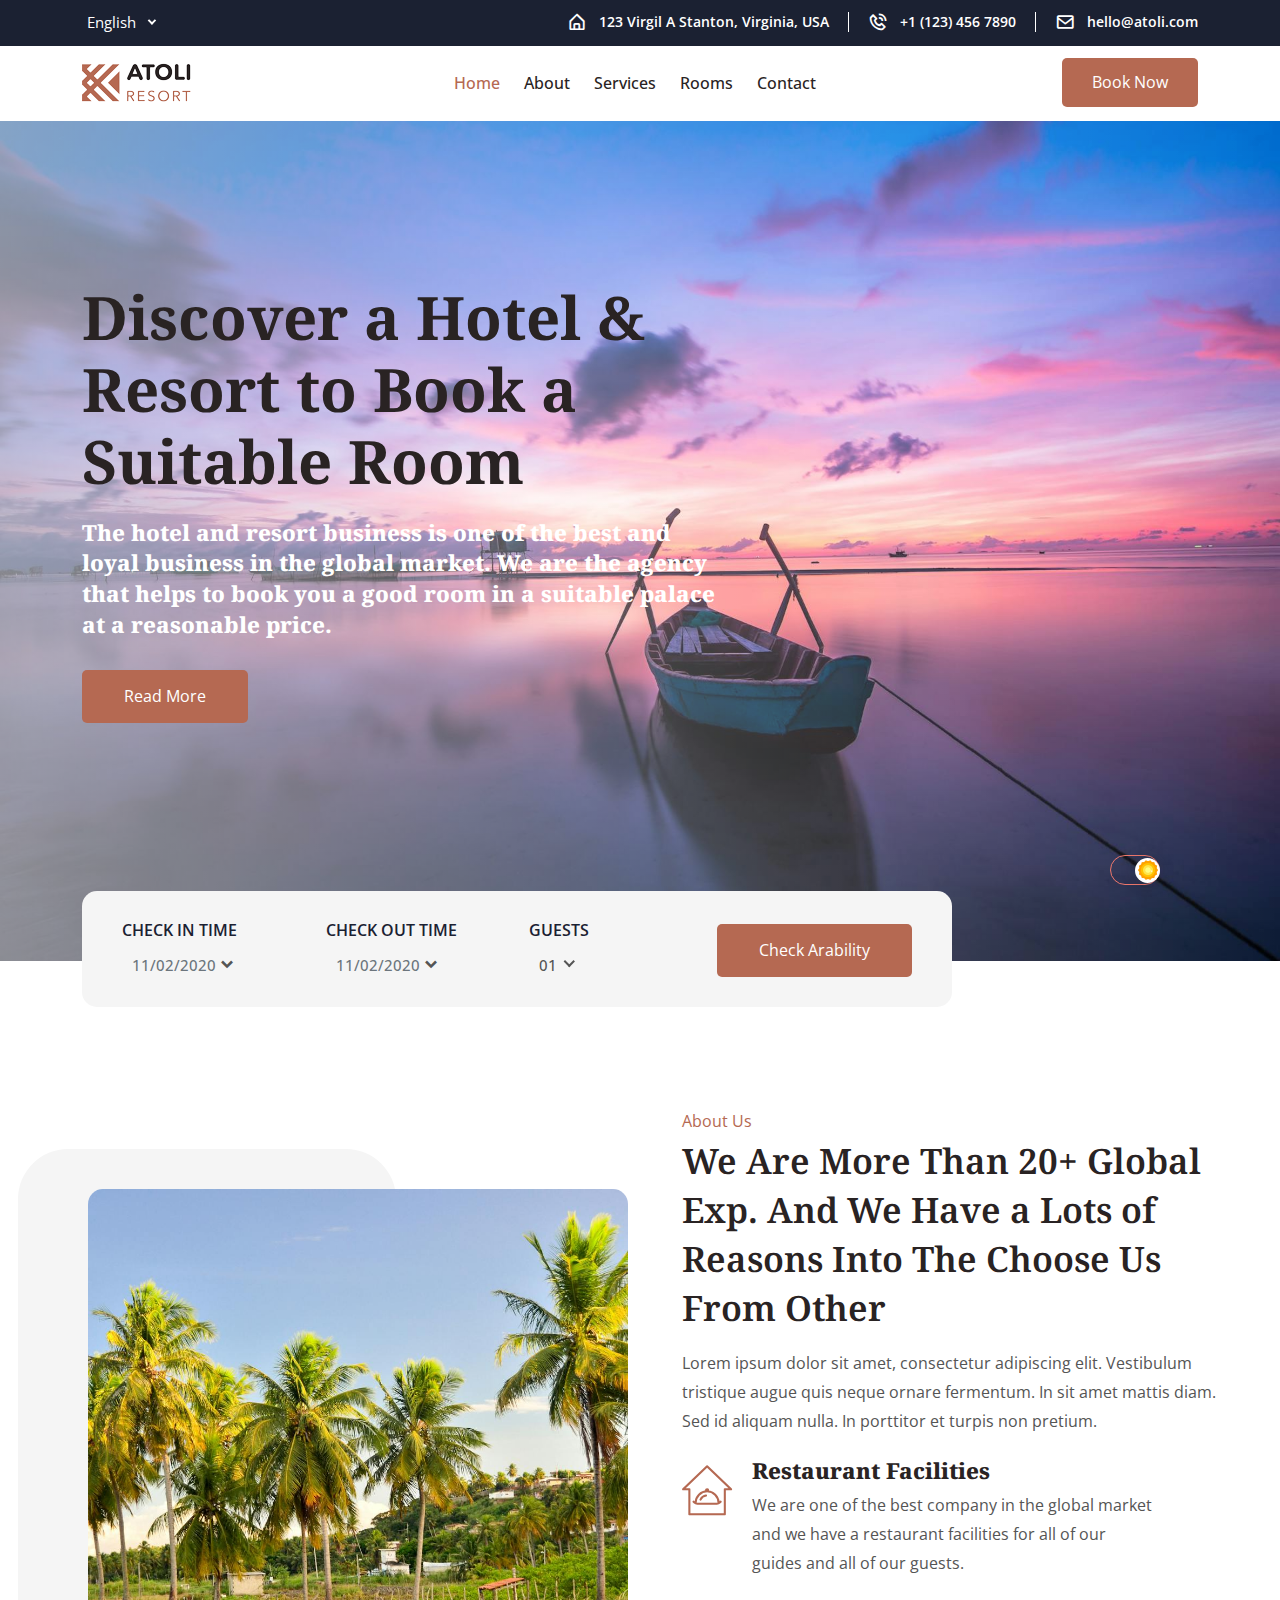
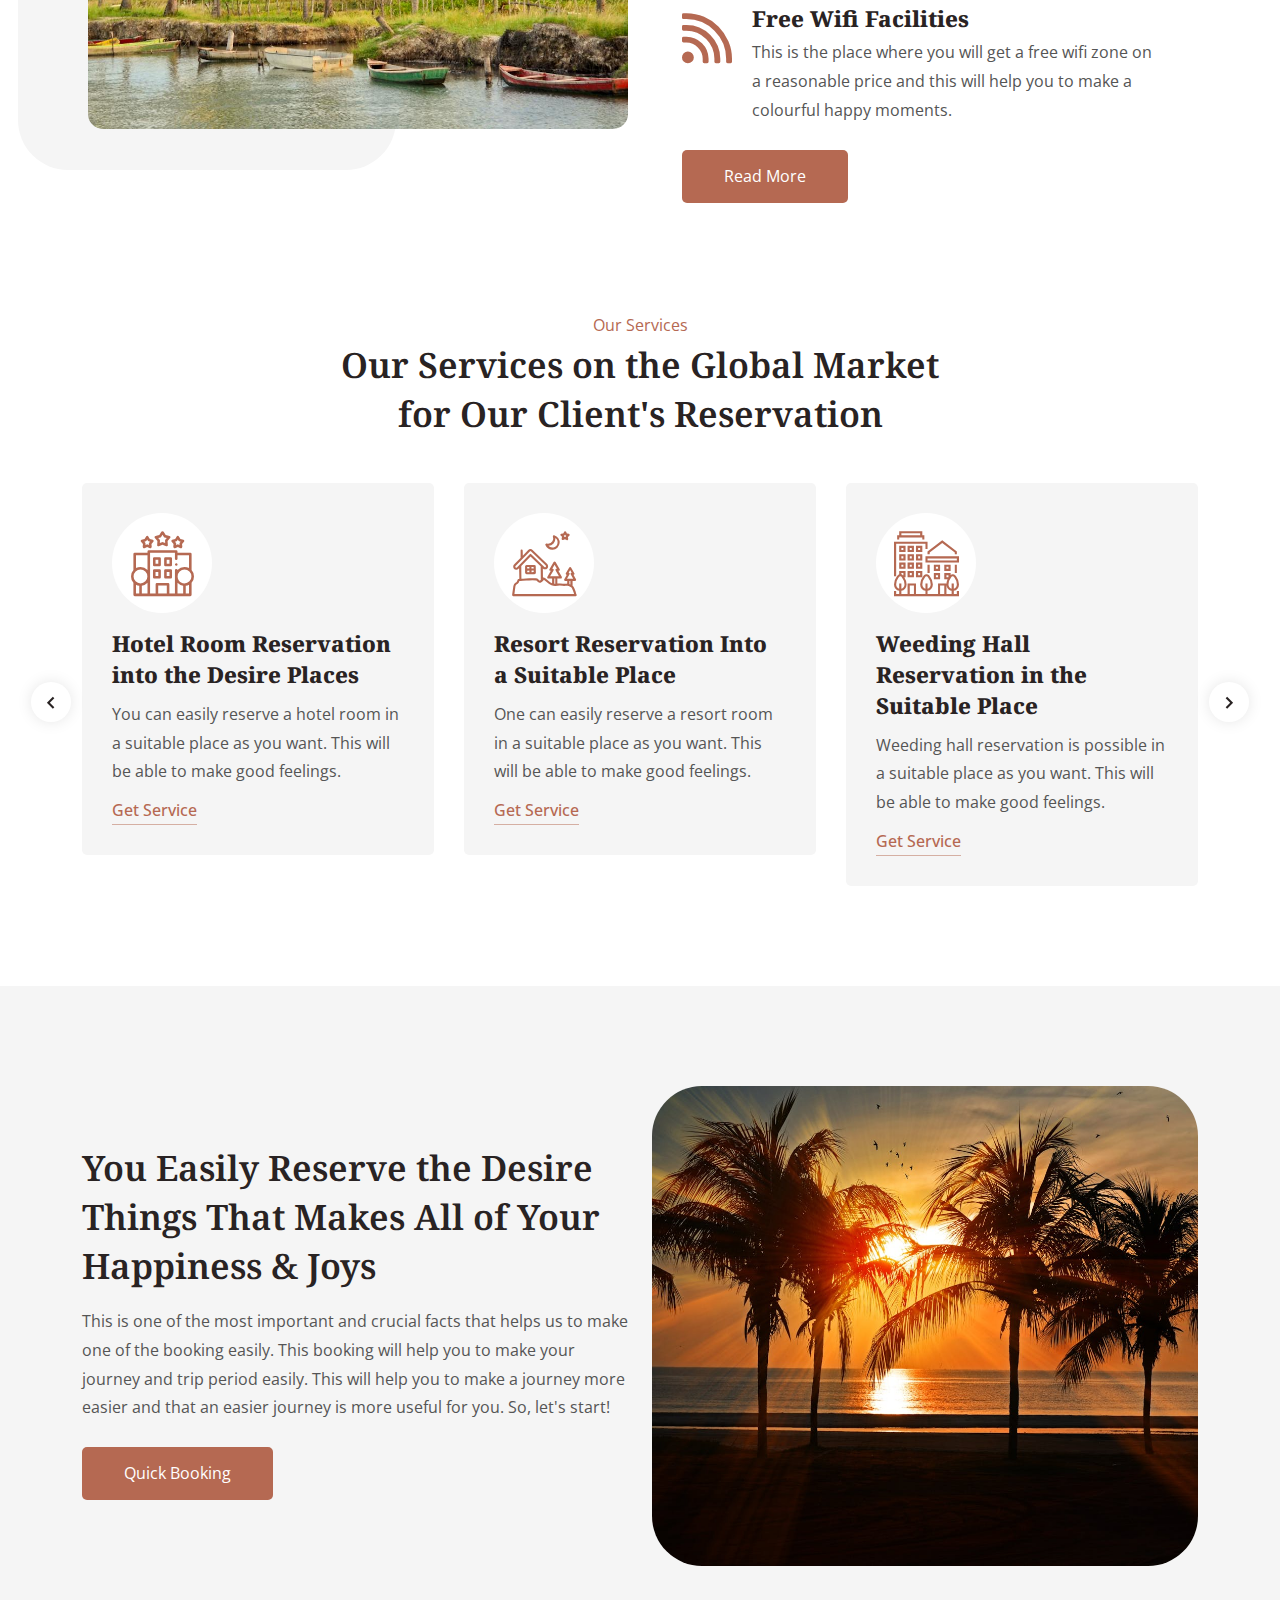
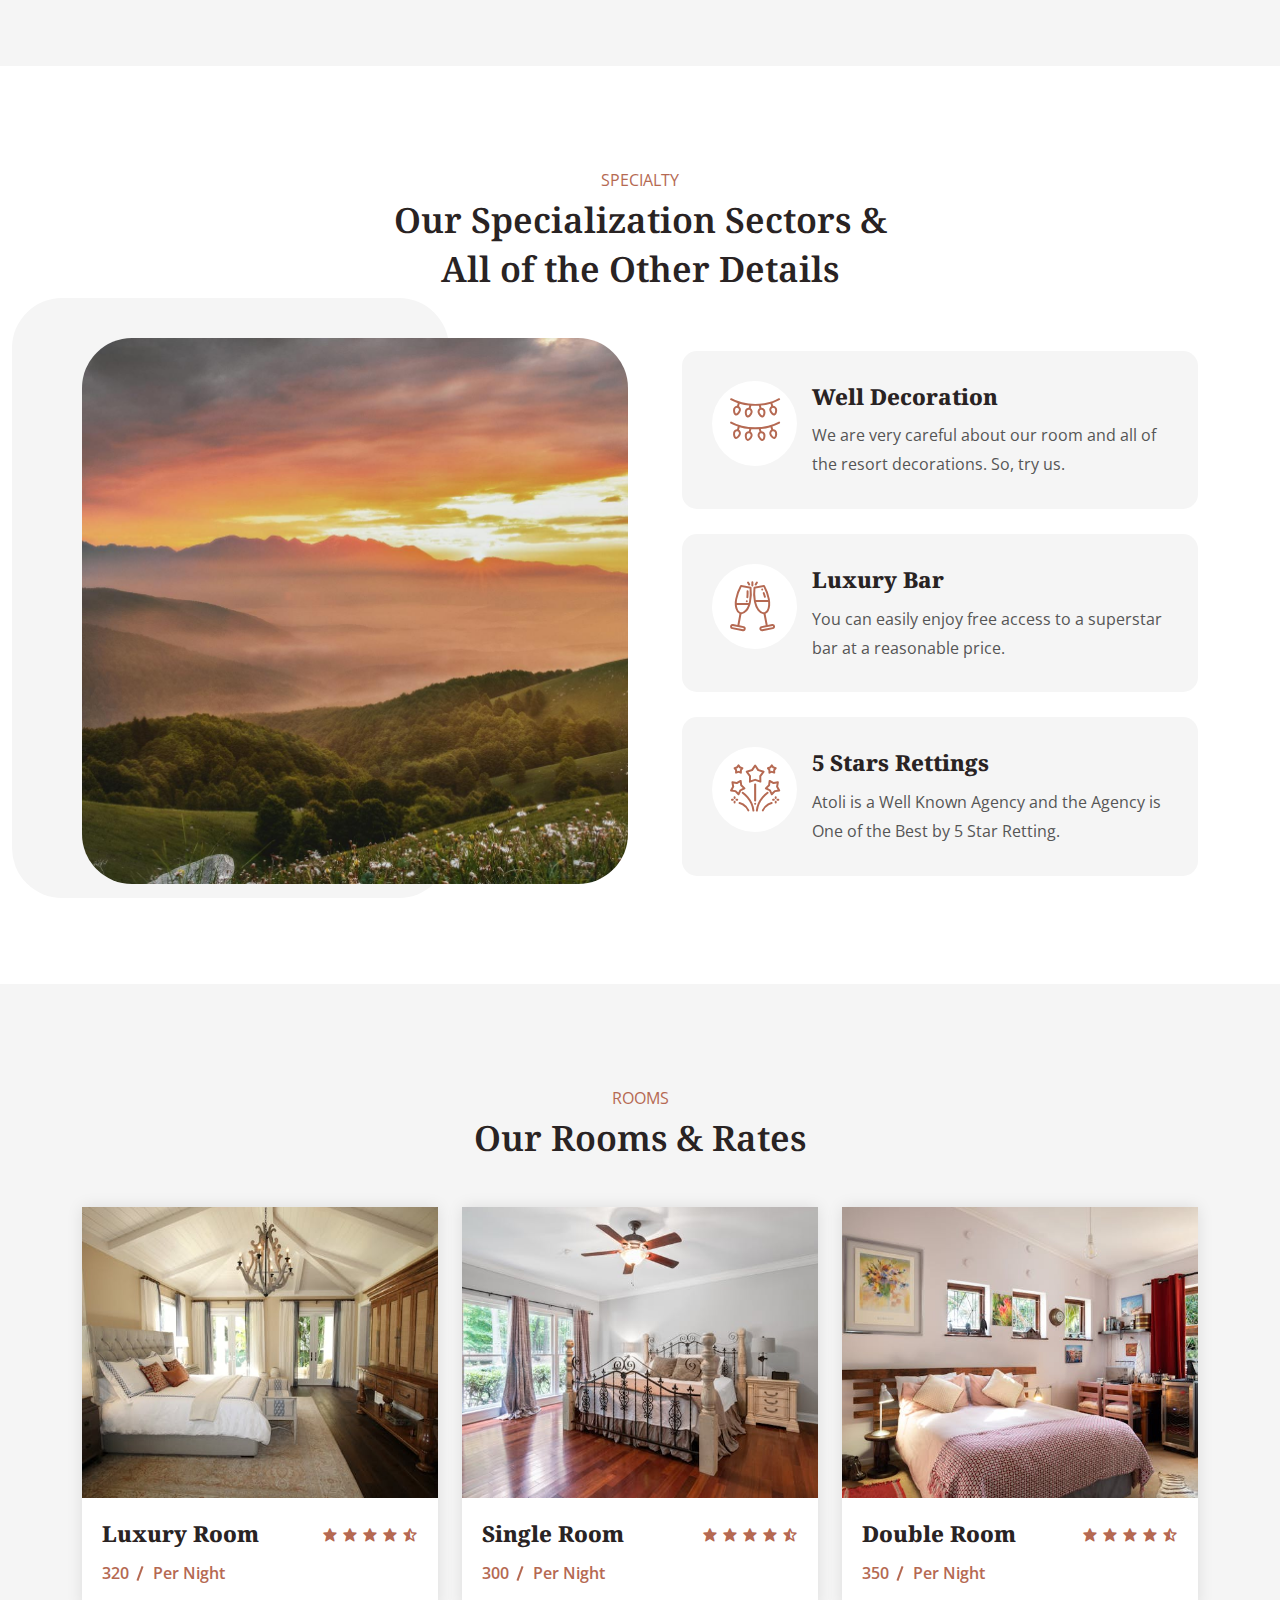
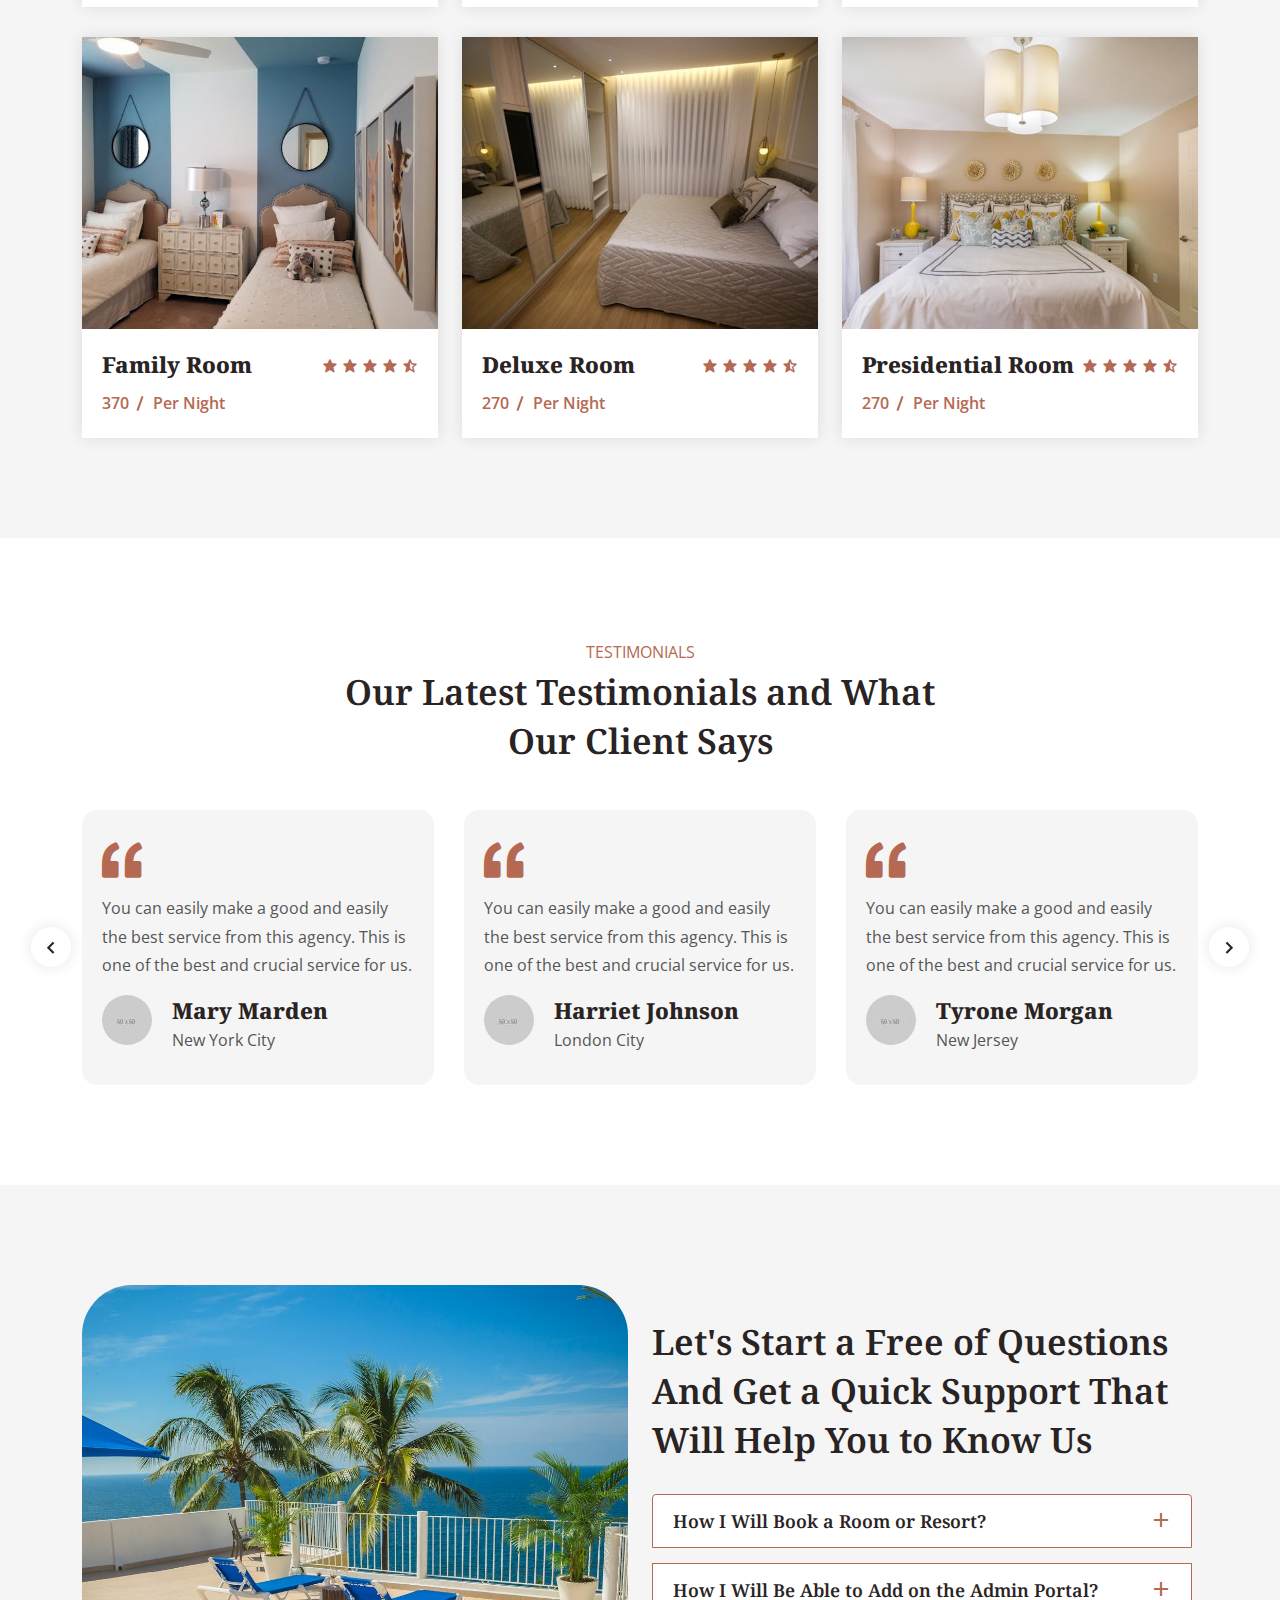
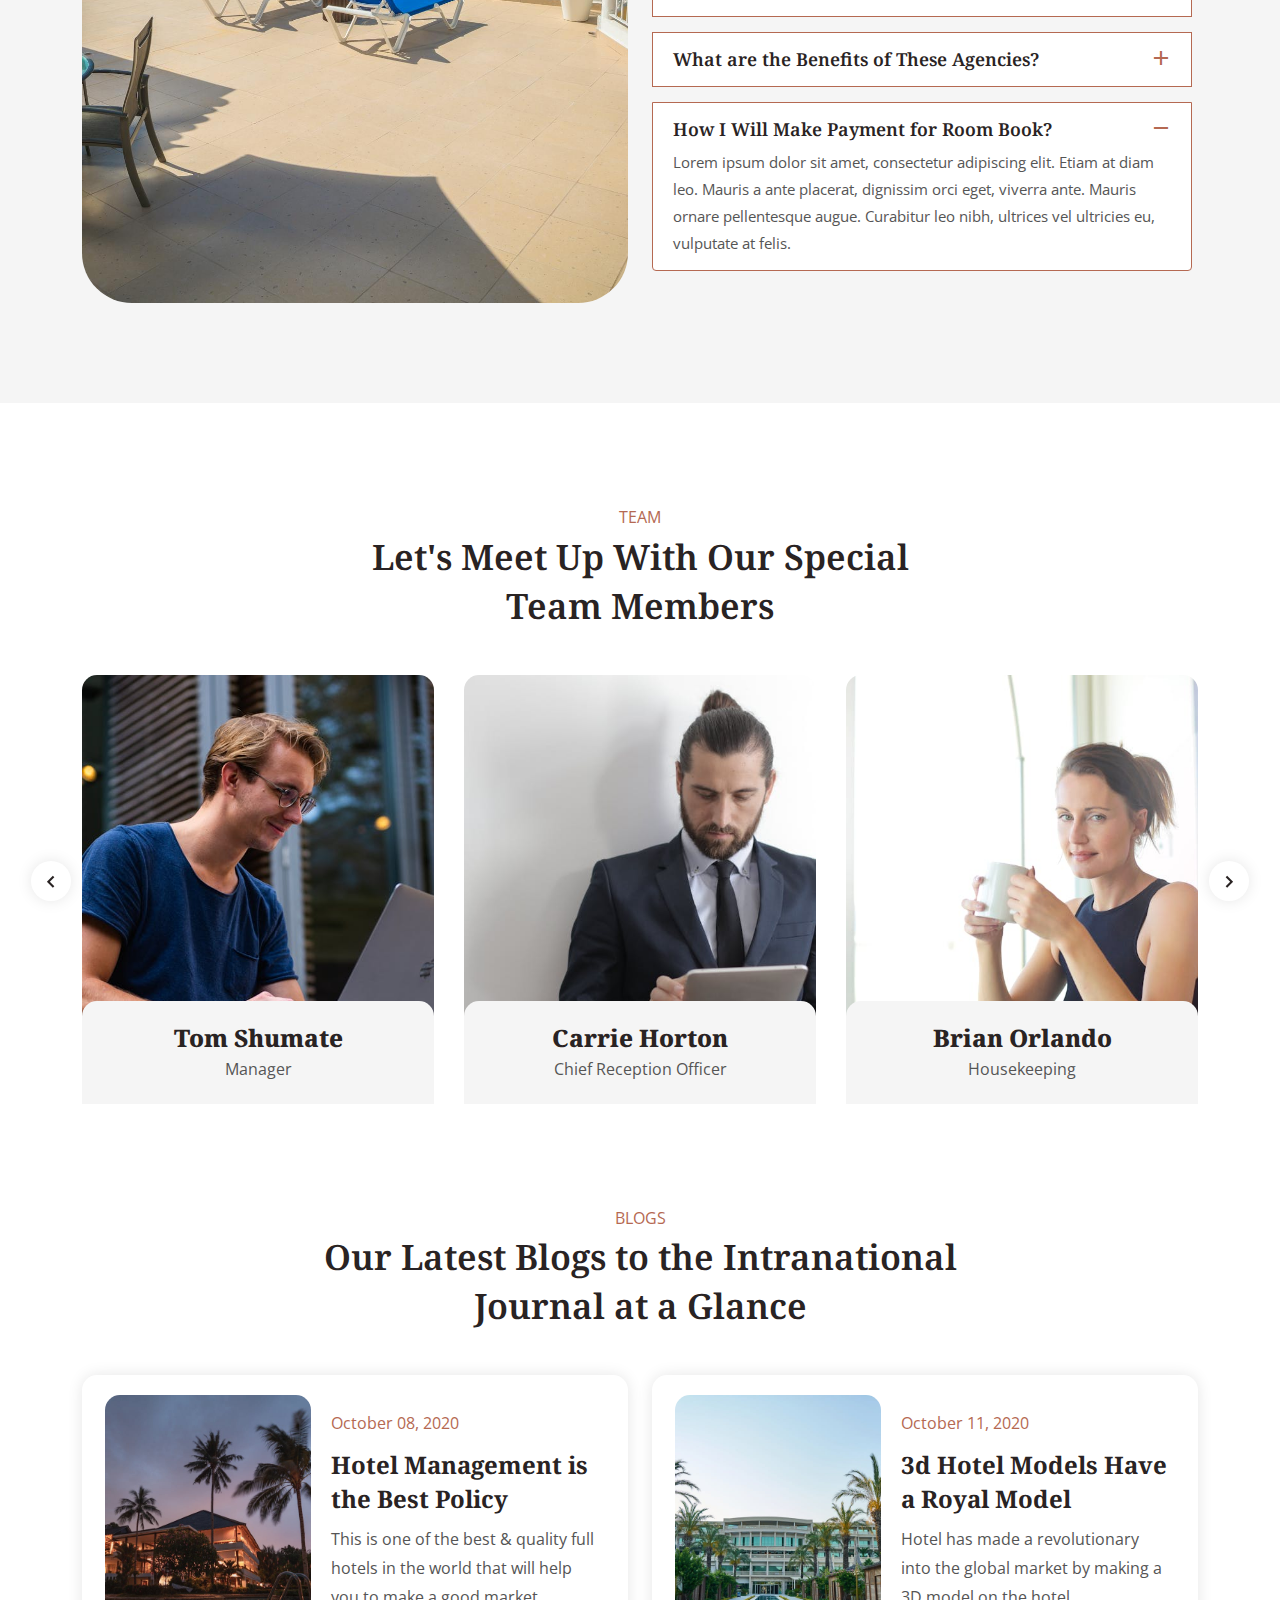
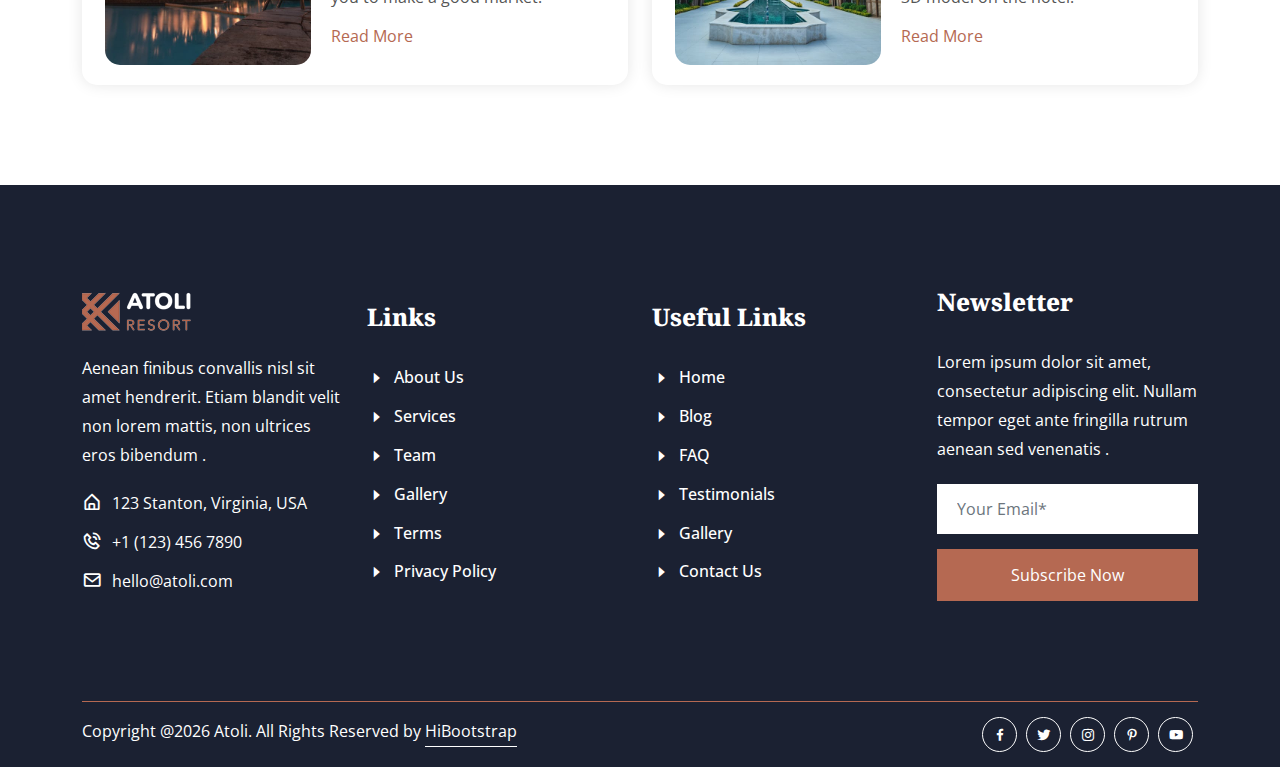
==== commit 4402d2d9: "added about" ====
--- a/index.html
+++ b/index.html
@@ -116,7 +116,6 @@
                                 <li class="nav-item">
                                     <a href="index.html" class="nav-link active">
                                         Home 
-                                        <!-- <i class='bx bx-chevron-down'></i> -->
                                     </a>
                                 </li>
                                 <li class="nav-item">
@@ -124,128 +123,17 @@
                                         About
                                     </a>
                                 </li>
+
                                 <li class="nav-item">
-                                    <a href="#" class="nav-link">
-                                        Pages 
-                                        <i class='bx bx-chevron-down'></i>
-                                    </a>
-                                    <ul class="dropdown-menu">
-                                        <li class="nav-item">
-                                            <a href="book.html" class="nav-link">
-                                                Booking
-                                            </a>
-                                        </li>
-                                        
-                                        <li class="nav-item">
-                                            <a href="team.html" class="nav-link">
-                                                Team
-                                            </a>
-                                        </li>
-                                        <li class="nav-item">
-                                            <a href="faq.html" class="nav-link">
-                                                FAQ
-                                            </a>
-                                        </li>
-
-                                        <li class="nav-item">
-                                            <a href="restaurant.html" class="nav-link">
-                                                Restaurant
-                                            </a>
-                                        </li>
-
-                                        <li class="nav-item">
-                                            <a href="reservation.html" class="nav-link">
-                                                Reservation
-                                            </a>
-                                        </li>
-
-                                        <li class="nav-item">
-                                            <a href="gallery.html" class="nav-link">
-                                                Gallery
-                                            </a>
-                                        </li>
-
-                                        <li class="nav-item">
-                                            <a href="testimonials.html" class="nav-link">
-                                                Testimonials
-                                            </a>
-                                        </li>
-
-                                        <li class="nav-item">
-                                            <a href="checkout.html" class="nav-link">
-                                                Check out
-                                            </a>
-                                        </li>
-                                        
-                                        <li class="nav-item">
-                                            <a href="sign-in.html" class="nav-link">
-                                                Sign In
-                                            </a>
-                                        </li>
-
-                                        <li class="nav-item">
-                                            <a href="sign-up.html" class="nav-link">
-                                                Sign Up
-                                            </a>
-                                        </li>
-
-                                        <li class="nav-item">
-                                            <a href="terms-condition.html" class="nav-link">
-                                                Terms & Conditions
-                                            </a>
-                                        </li>
-
-                                        <li class="nav-item">
-                                            <a href="privacy-policy.html" class="nav-link">
-                                                Privacy Policy
-                                            </a>
-                                        </li>
-
-                                        <li class="nav-item">
-                                            <a href="404.html" class="nav-link">
-                                                404 page
-                                            </a>
-                                        </li>
-                                        
-                                        <li class="nav-item">
-                                            <a href="coming-soon.html" class="nav-link">
-                                                Coming Soon
-                                            </a>
-                                        </li>
-                                    </ul>
-                                </li>
-
-                                <li class="nav-item">
-                                    <a href="#" class="nav-link">
+                                    <a href="#services" class="nav-link">
                                         Services 
-                                        <!-- <i class='bx bx-chevron-down'></i> -->
                                     </a>
                                 </li>
 
                                 <li class="nav-item">
-                                    <a href="#" class="nav-link">
-                                        Blog
-                                        <!-- <i class='bx bx-chevron-down'></i> -->
+                                    <a href="#rooms" class="nav-link">
+                                        Rooms
                                     </a>
-                                </li>
-
-                                <li class="nav-item">
-                                    <a href="#" class="nav-link">
-                                        Rooms
-                                        <i class='bx bx-chevron-down'></i>
-                                    </a>
-                                    <ul class="dropdown-menu">
-                                        <li class="nav-item">
-                                            <a href="room.html" class="nav-link">
-                                                Rooms 
-                                            </a>
-                                        </li>
-                                        <li class="nav-item">
-                                            <a href="room-details.html" class="nav-link">
-                                                Room Details 
-                                            </a>
-                                        </li>
-                                    </ul>
                                 </li>
 
                                 <li class="nav-item">
@@ -274,10 +162,10 @@
             <div class="container">
                 <div class="banner-content">
                     <h1>Discover a Hotel & Resort to Book a Suitable Room</h1>
-                    <p>
+                    <h3>
                         The hotel and resort business is one of the best and loyal business in the global market.
                         We are the agency that helps to book you a good room in a suitable palace at a reasonable price.
-                    </p>
+                    </h3>
                     <div class="banner-btn">
                         <a href="#" class="default-btn btn-bg-one border-radius-5">Read More</a>
                     </div>
@@ -389,9 +277,9 @@
             </div>
         </div>
         <!-- About Area End -->
-
+        
         <!-- Services Area -->
-        <div class="services-area pb-70">
+        <div id="services" class="services-area pb-70">
             <div class="container">
                 <div class="section-title text-center">
                     <span>Our Services</span>
@@ -507,7 +395,7 @@
         <!-- Specialty Area End -->
 
         <!-- Room Area -->
-        <div class="room-area pt-100 pb-70 section-bg">
+        <div id="rooms" class="room-area pt-100 pb-70 section-bg">
             <div class="container">
                 <div class="section-title text-center">
                     <span>ROOMS</span>
--- a/assets/css/style.css
+++ b/assets/css/style.css
@@ -1237,10 +1237,9 @@
   color: #292323;
 }
 
-.banner-content p {
-  font-size: 18px;
-  margin-bottom: 30px;
-  color: #292323;
+.banner-content h3 {
+  margin-bottom: 30px;
+  color: white;
 }
 
 .banner-area-three {
@@ -2624,18 +2623,13 @@
 .specialty-img::before {
   content: '';
   position: absolute;
+  top: -40px;
+  left: -70px;
+  width: 80%;
+  height: 110%;
+  background-color: #F5F5F5;
   z-index: -1;
-  top: 30px;
-  left: -30px;
-  background-image: url(../img/specialty/specialty-img2.jpg);
-  background-position: center center;
-  background-size: cover;
-  background-repeat: no-repeat;
-  width: 100%;
-  height: 90%;
   border-radius: 50px;
-  -webkit-filter: brightness(0.7);
-          filter: brightness(0.7);
 }
 
 .specialty-img img {
--- a/assets/css/theme-dark.css
+++ b/assets/css/theme-dark.css
@@ -1055,4 +1055,16 @@
 .theme-dark .footer-bg {
   background-color: #0a0808;
 }
+
+.theme-dark .about-banner-content h1 {
+  color: wheat;
+}
+
+.theme-dark .about-banner-content h4 {
+  color: #B56952;
+}
+
+.theme-dark .about-banner-content p {
+  color: whitesmoke;
+}
 /*# sourceMappingURL=theme-dark.css.map */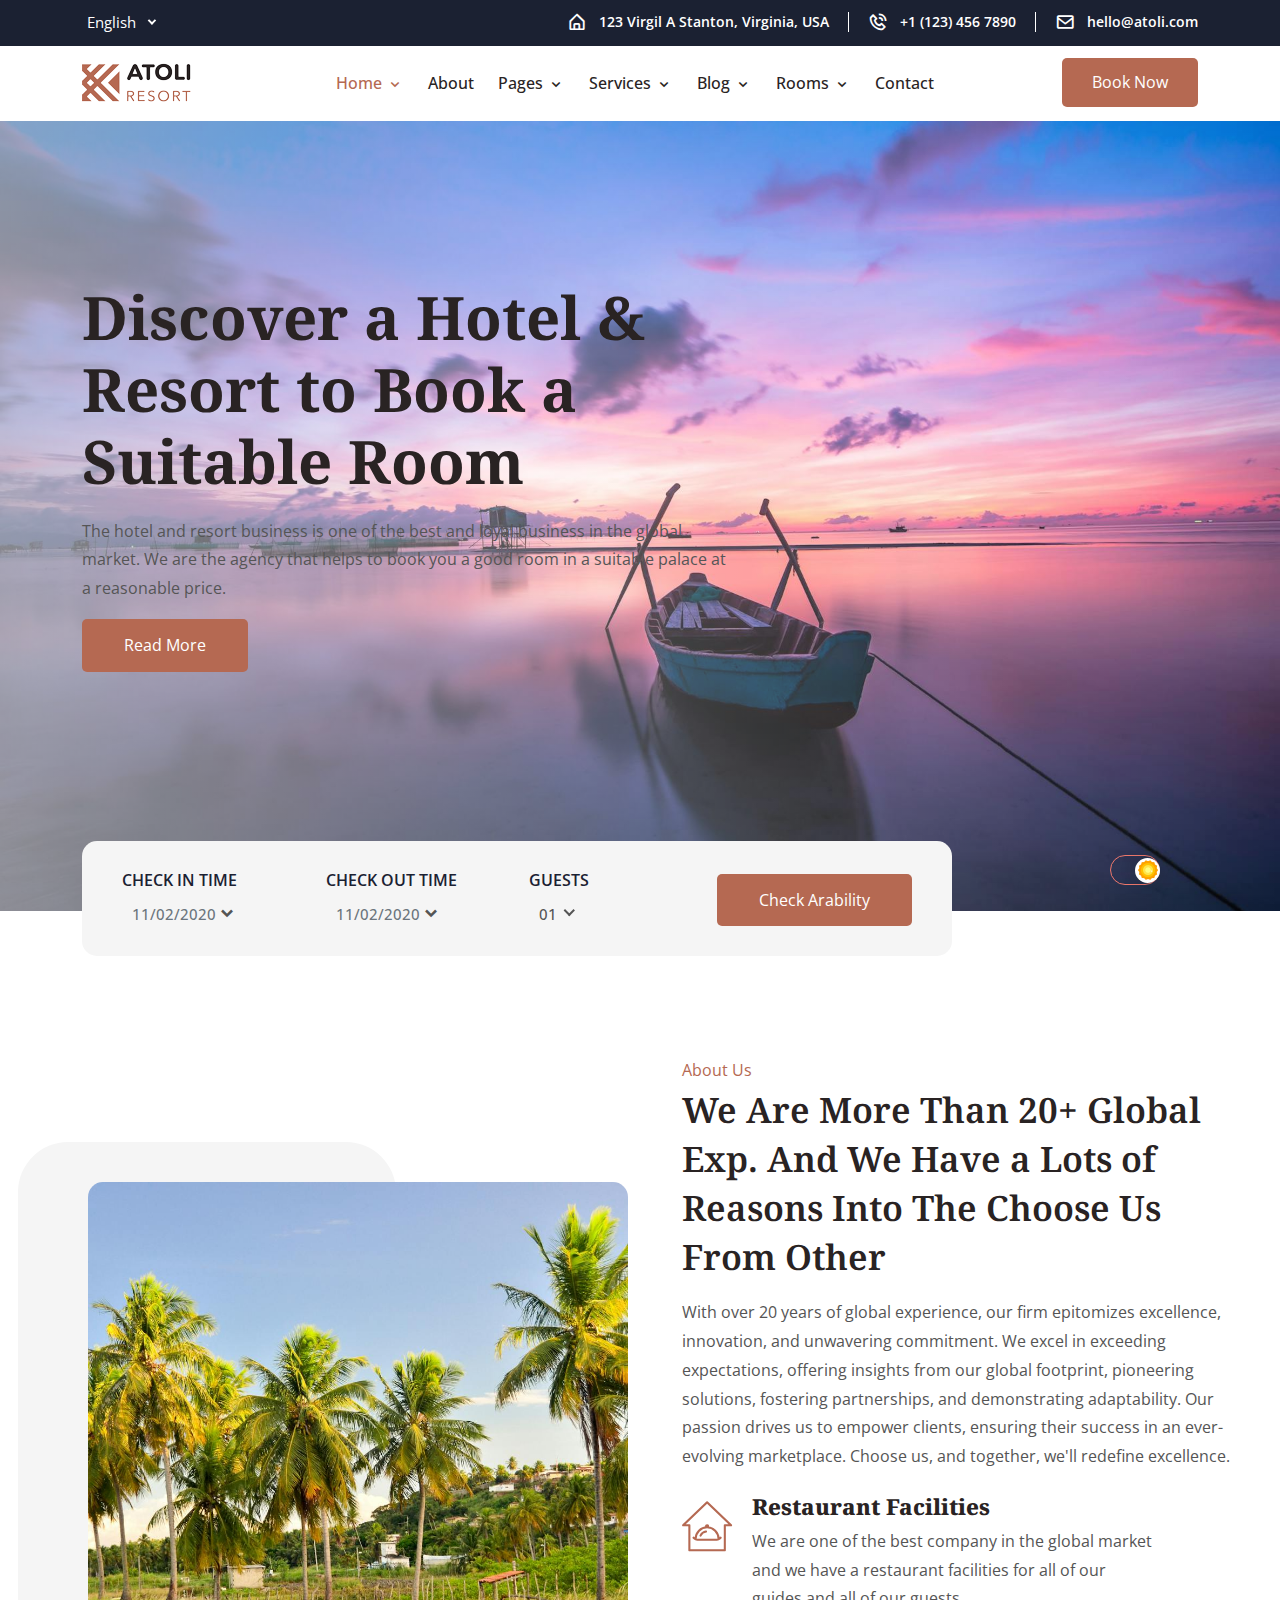
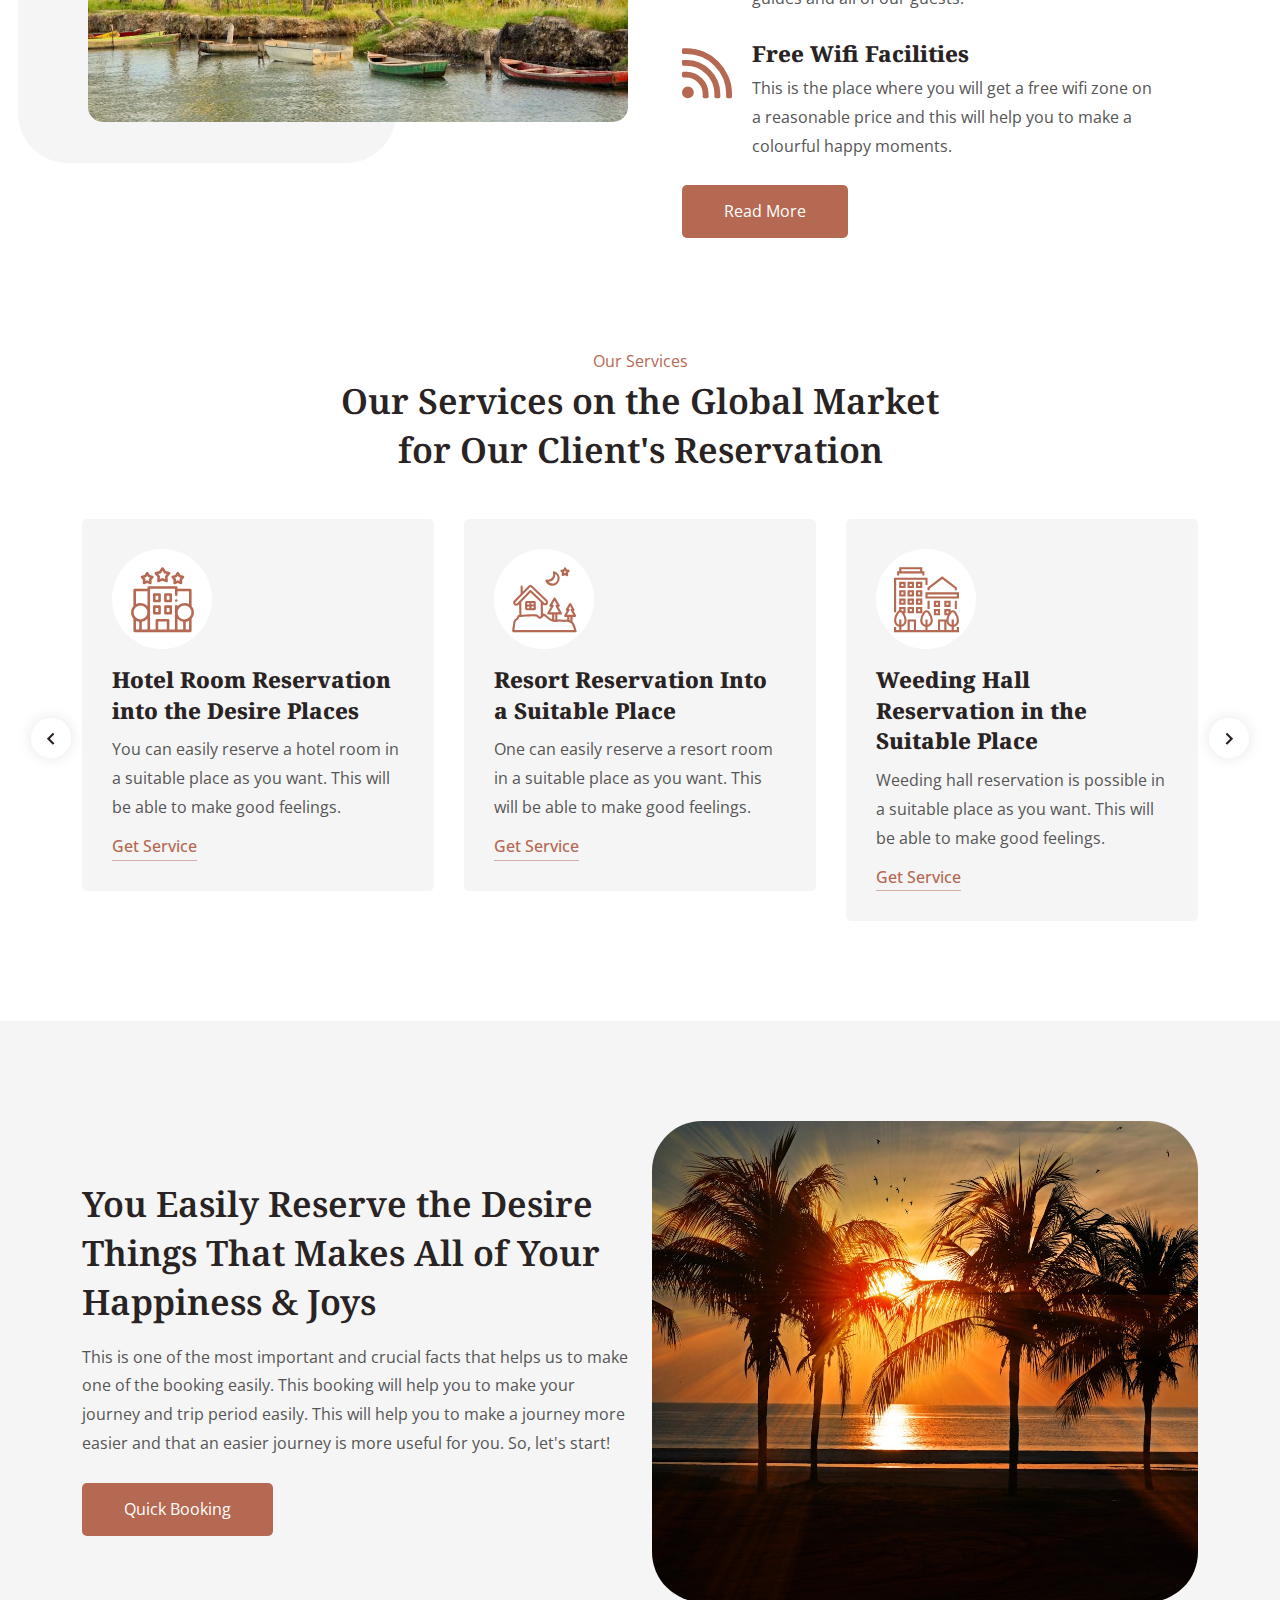
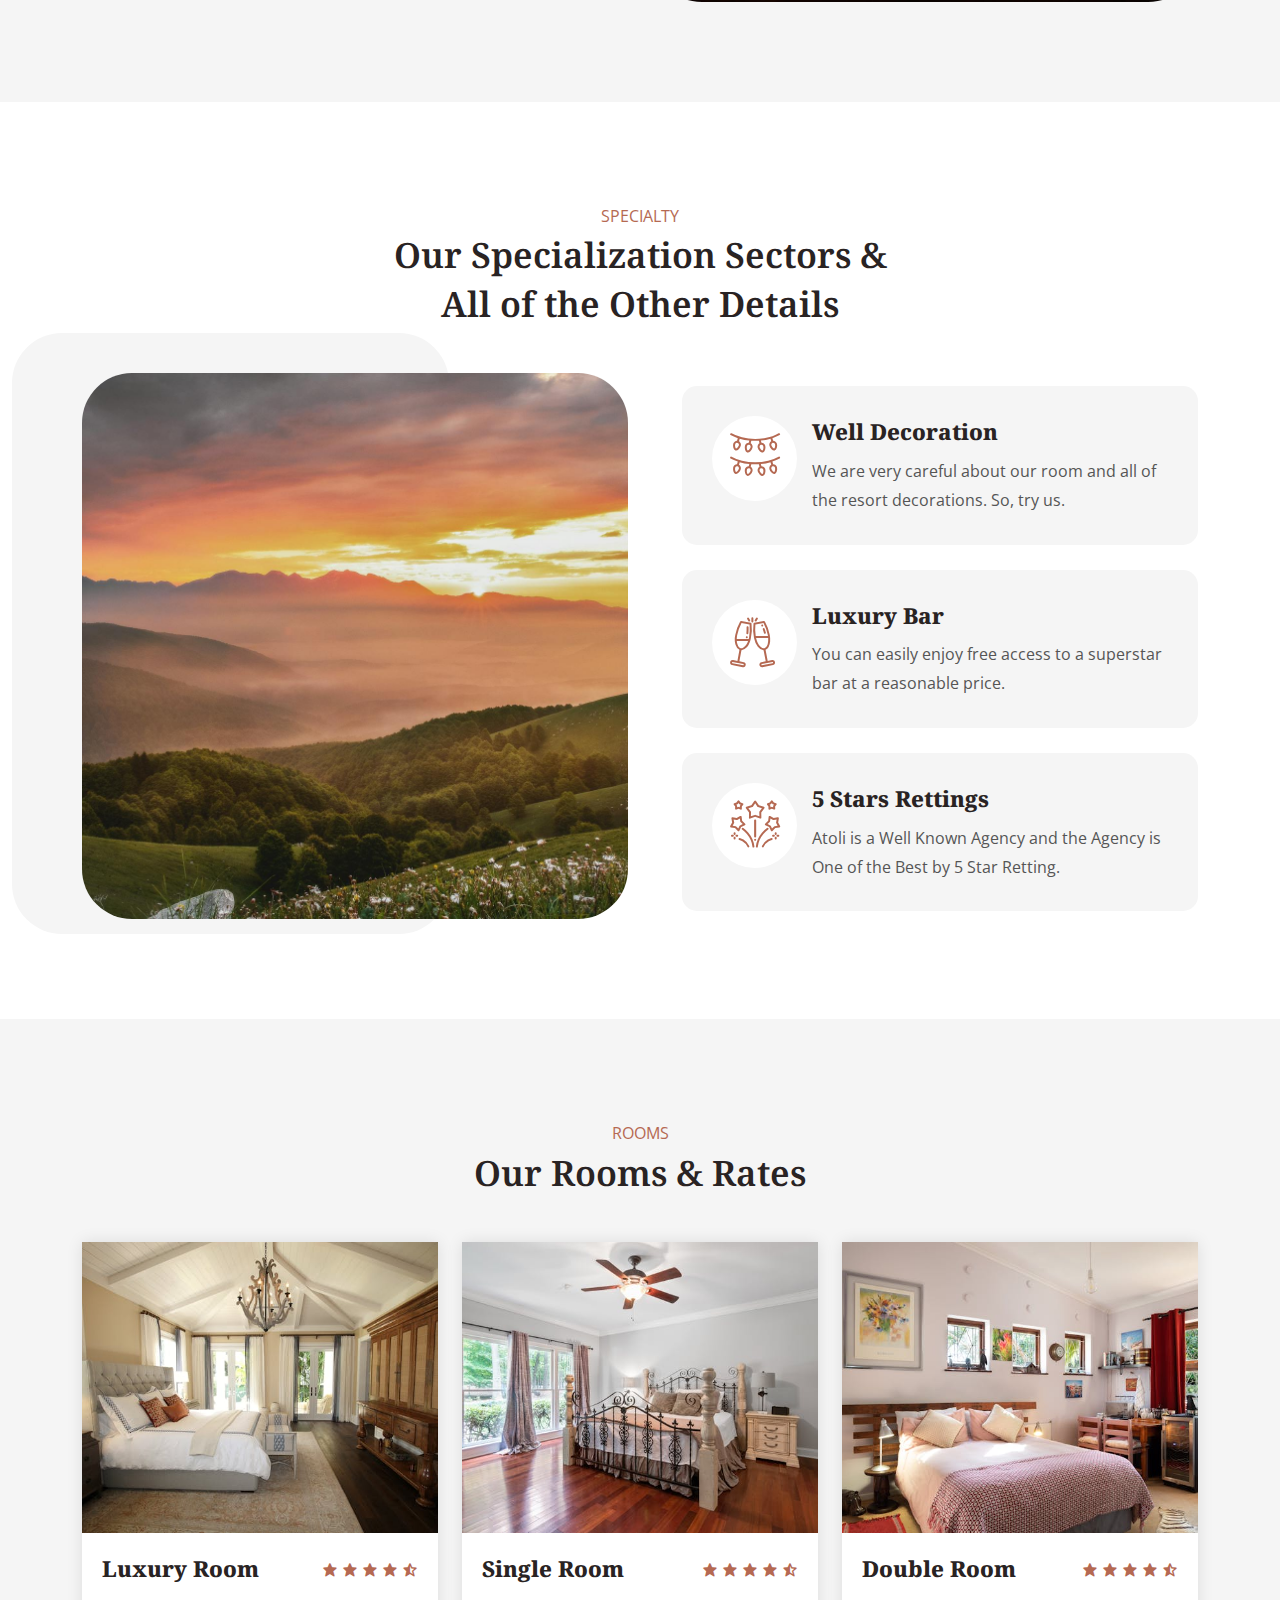
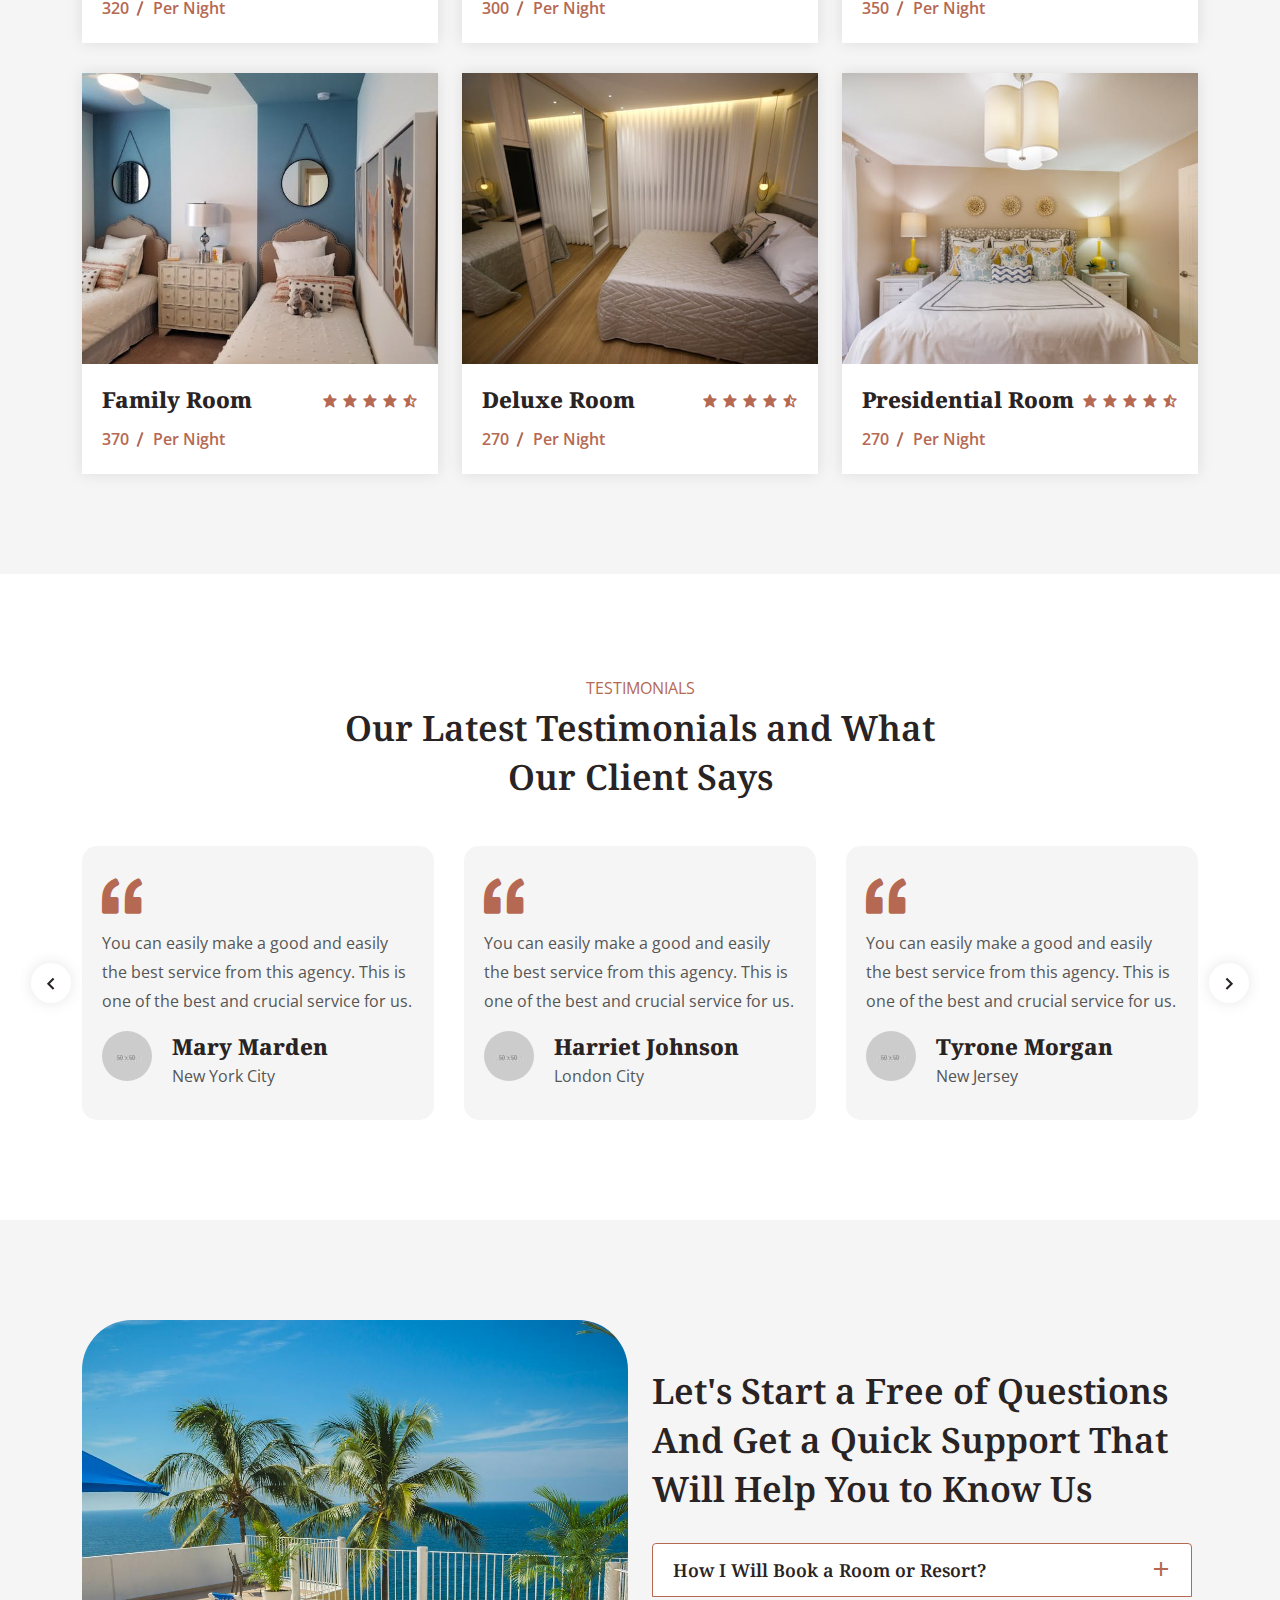
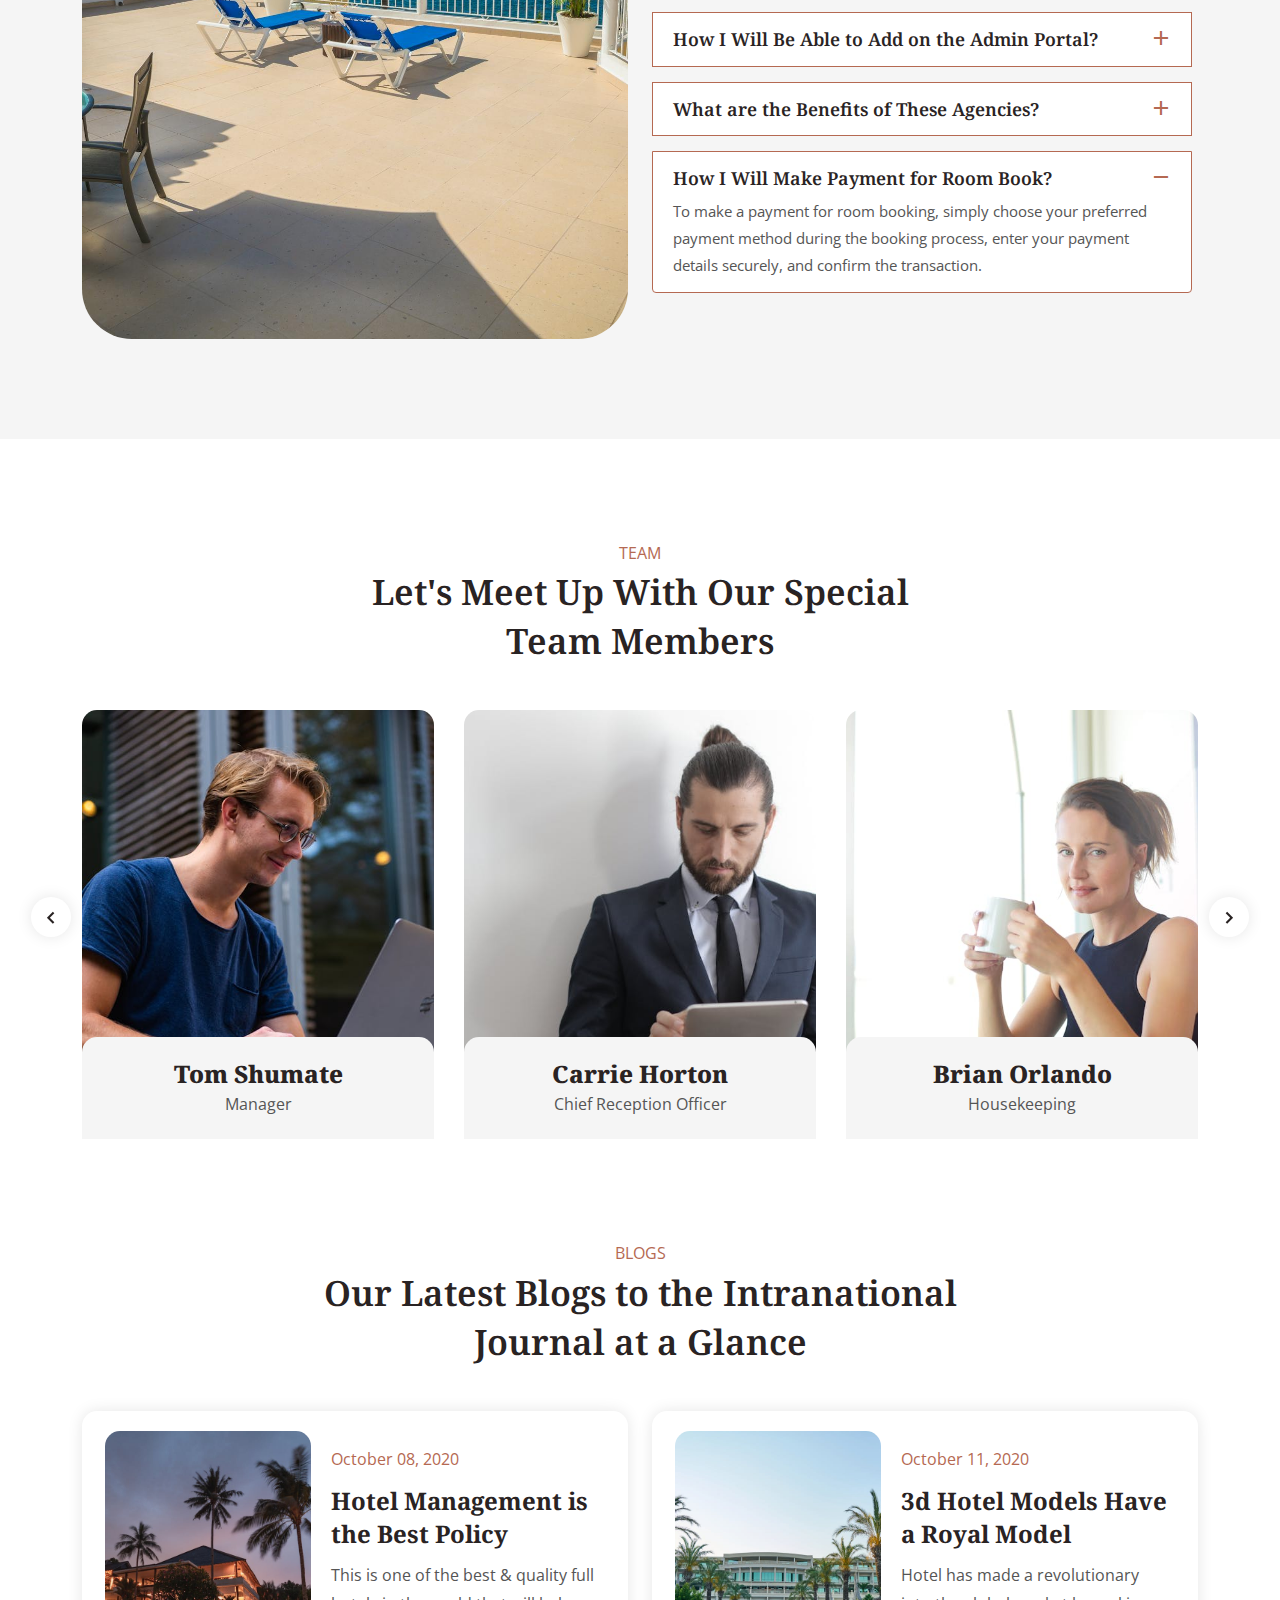
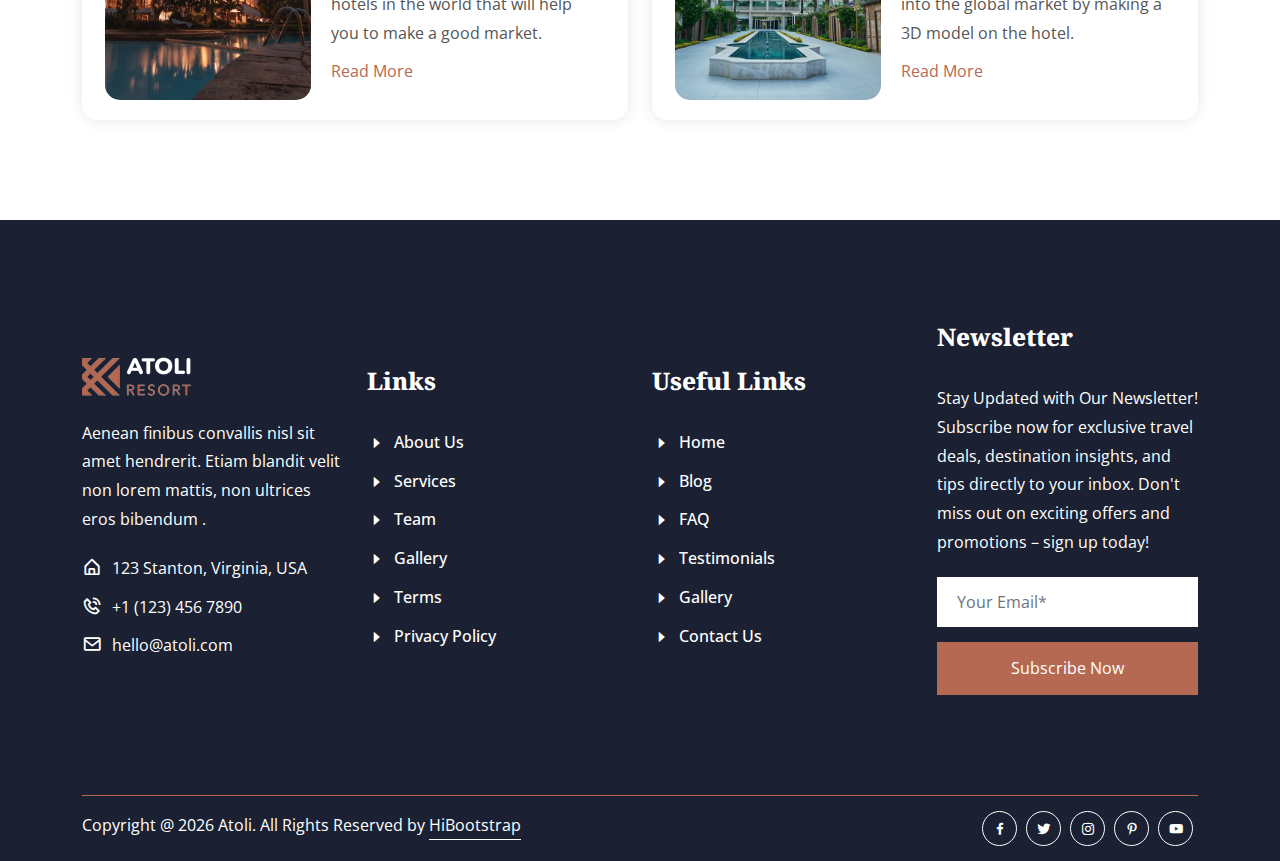
==== commit 09d41fde: "content updated" ====
--- a/index.html
+++ b/index.html
@@ -1,1088 +1,1403 @@
-<!doctype html>
+<!DOCTYPE html>
 <html lang="zxx">
-    <head>
-        <!-- Required Meta Tags -->
-        <meta charset="UTF-8">
-        <meta name="viewport" content="width=device-width, initial-scale=1.0">
-
-        <!-- Bootstrap CSS --> 
-        <link rel="stylesheet" href="assets/css/bootstrap.min.css">
-        <!-- Animate Min CSS -->
-        <link rel="stylesheet" href="assets/css/animate.min.css">
-        <!-- Flaticon CSS -->
-        <link rel="stylesheet" href="assets/fonts/flaticon.css">
-        <!-- Boxicons CSS -->
-        <link rel="stylesheet" href="assets/css/boxicons.min.css">
-        <!-- Magnific Popup CSS -->
-        <link rel="stylesheet" href="assets/css/magnific-popup.css">
-        <!-- Owl Carousel Min CSS --> 
-        <link rel="stylesheet" href="assets/css/owl.carousel.min.css">
-        <link rel="stylesheet" href="assets/css/owl.theme.default.min.css">
-        <!-- Nice Select Min CSS --> 
-        <link rel="stylesheet" href="assets/css/nice-select.min.css">
-        <!-- Meanmenu CSS -->
-        <link rel="stylesheet" href="assets/css/meanmenu.css">
-        <!-- Jquery Ui CSS -->
-        <link rel="stylesheet" href="assets/css/jquery-ui.css">
-        <!-- Style CSS -->
-        <link rel="stylesheet" href="assets/css/style.css">
-        <!-- Responsive CSS -->
-        <link rel="stylesheet" href="assets/css/responsive.css">
-        <!-- Theme Dark CSS -->
-        <link rel="stylesheet" href="assets/css/theme-dark.css">
-
-        <!-- Favicon -->
-        <link rel="icon" type="image/png" href="assets/img/favicon.png">
-
-        <title>Atoli - Hotel & Resorts HTML Template</title>
-    </head>
-    <body>
-
-        <!-- PreLoader Start -->
-        <div class="preloader">
-            <div class="d-table">
-                <div class="d-table-cell">
-                    <div class="sk-cube-area">
-                        <div class="sk-cube1 sk-cube"></div>
-                        <div class="sk-cube2 sk-cube"></div>
-                        <div class="sk-cube4 sk-cube"></div>
-                        <div class="sk-cube3 sk-cube"></div>
+  <head>
+    <!-- Required Meta Tags -->
+    <meta charset="UTF-8" />
+    <meta name="viewport" content="width=device-width, initial-scale=1.0" />
+
+    <!-- Bootstrap CSS -->
+    <link rel="stylesheet" href="assets/css/bootstrap.min.css" />
+    <!-- Animate Min CSS -->
+    <link rel="stylesheet" href="assets/css/animate.min.css" />
+    <!-- Flaticon CSS -->
+    <link rel="stylesheet" href="assets/fonts/flaticon.css" />
+    <!-- Boxicons CSS -->
+    <link rel="stylesheet" href="assets/css/boxicons.min.css" />
+    <!-- Magnific Popup CSS -->
+    <link rel="stylesheet" href="assets/css/magnific-popup.css" />
+    <!-- Owl Carousel Min CSS -->
+    <link rel="stylesheet" href="assets/css/owl.carousel.min.css" />
+    <link rel="stylesheet" href="assets/css/owl.theme.default.min.css" />
+    <!-- Nice Select Min CSS -->
+    <link rel="stylesheet" href="assets/css/nice-select.min.css" />
+    <!-- Meanmenu CSS -->
+    <link rel="stylesheet" href="assets/css/meanmenu.css" />
+    <!-- Jquery Ui CSS -->
+    <link rel="stylesheet" href="assets/css/jquery-ui.css" />
+    <!-- Style CSS -->
+    <link rel="stylesheet" href="assets/css/style.css" />
+    <!-- Responsive CSS -->
+    <link rel="stylesheet" href="assets/css/responsive.css" />
+    <!-- Theme Dark CSS -->
+    <link rel="stylesheet" href="assets/css/theme-dark.css" />
+
+    <!-- Favicon -->
+    <link rel="icon" type="image/png" href="assets/img/favicon.png" />
+
+    <title>Atoli - Hotel & Resorts HTML Template</title>
+  </head>
+  <body>
+    <!-- PreLoader Start -->
+    <div class="preloader">
+      <div class="d-table">
+        <div class="d-table-cell">
+          <div class="sk-cube-area">
+            <div class="sk-cube1 sk-cube"></div>
+            <div class="sk-cube2 sk-cube"></div>
+            <div class="sk-cube4 sk-cube"></div>
+            <div class="sk-cube3 sk-cube"></div>
+          </div>
+        </div>
+      </div>
+    </div>
+    <!-- PreLoader End -->
+
+    <!-- Top Header Start -->
+    <header class="top-header top-header-bg">
+      <div class="container">
+        <div class="row align-items-center">
+          <div class="col-lg-3 col-md-2 pr-0">
+            <div class="language-list">
+              <select class="language-list-item">
+                <option>English</option>
+                <option>العربيّة</option>
+                <option>Deutsch</option>
+                <option>Português</option>
+                <option>简体中文</option>
+              </select>
+            </div>
+          </div>
+
+          <div class="col-lg-9 col-md-10">
+            <div class="header-right">
+              <ul>
+                <li>
+                  <i class="bx bx-home-alt"></i>
+                  <a href="#">123 Virgil A Stanton, Virginia, USA</a>
+                </li>
+                <li>
+                  <i class="bx bx-phone-call"></i>
+                  <a href="tel:+1-(123)-456-7890">+1 (123) 456 7890</a>
+                </li>
+                <li>
+                  <i class="bx bx-envelope"></i>
+                  <a href="mailto:hello@atoli.com">hello@atoli.com</a>
+                </li>
+              </ul>
+            </div>
+          </div>
+        </div>
+      </div>
+    </header>
+    <!-- Top Header End -->
+
+    <!-- Start Navbar Area -->
+    <div class="navbar-area">
+      <!-- Menu For Mobile Device -->
+      <div class="mobile-nav">
+        <a href="index.html" class="logo">
+          <img src="assets/img/logos/logo-1.png" class="logo-one" alt="Logo" />
+          <img
+            src="assets/img/logos/footer-logo1.png"
+            class="logo-two"
+            alt="Logo"
+          />
+        </a>
+      </div>
+
+      <!-- Menu For Desktop Device -->
+      <div class="main-nav">
+        <div class="container">
+          <nav class="navbar navbar-expand-md navbar-light">
+            <a class="navbar-brand" href="index.html">
+              <img
+                src="assets/img/logos/logo-1.png"
+                class="logo-one"
+                alt="Logo"
+              />
+              <img
+                src="assets/img/logos/footer-logo1.png"
+                class="logo-two"
+                alt="Logo"
+              />
+            </a>
+
+            <div
+              class="collapse navbar-collapse mean-menu"
+              id="navbarSupportedContent"
+            >
+              <ul class="navbar-nav m-auto">
+                <li class="nav-item">
+                  <a href="#" class="nav-link active">
+                    Home
+                    <i class="bx bx-chevron-down"></i>
+                  </a>
+                  <ul class="dropdown-menu">
+                    <li class="nav-item">
+                      <a href="index.html" class="nav-link active">
+                        Home One
+                      </a>
+                    </li>
+                    <li class="nav-item">
+                      <a href="index-2.html" class="nav-link"> Home Two </a>
+                    </li>
+                    <li class="nav-item">
+                      <a href="index-3.html" class="nav-link"> Home Three </a>
+                    </li>
+                  </ul>
+                </li>
+                <li class="nav-item">
+                  <a href="about.html" class="nav-link"> About </a>
+                </li>
+                <li class="nav-item">
+                  <a href="#" class="nav-link">
+                    Pages
+                    <i class="bx bx-chevron-down"></i>
+                  </a>
+                  <ul class="dropdown-menu">
+                    <li class="nav-item">
+                      <a href="book.html" class="nav-link"> Booking </a>
+                    </li>
+
+                    <li class="nav-item">
+                      <a href="team.html" class="nav-link"> Team </a>
+                    </li>
+                    <li class="nav-item">
+                      <a href="faq.html" class="nav-link"> FAQ </a>
+                    </li>
+
+                    <li class="nav-item">
+                      <a href="restaurant.html" class="nav-link">
+                        Restaurant
+                      </a>
+                    </li>
+
+                    <li class="nav-item">
+                      <a href="reservation.html" class="nav-link">
+                        Reservation
+                      </a>
+                    </li>
+
+                    <li class="nav-item">
+                      <a href="gallery.html" class="nav-link"> Gallery </a>
+                    </li>
+
+                    <li class="nav-item">
+                      <a href="testimonials.html" class="nav-link">
+                        Testimonials
+                      </a>
+                    </li>
+
+                    <li class="nav-item">
+                      <a href="checkout.html" class="nav-link"> Check out </a>
+                    </li>
+
+                    <li class="nav-item">
+                      <a href="sign-in.html" class="nav-link"> Sign In </a>
+                    </li>
+
+                    <li class="nav-item">
+                      <a href="sign-up.html" class="nav-link"> Sign Up </a>
+                    </li>
+
+                    <li class="nav-item">
+                      <a href="terms-condition.html" class="nav-link">
+                        Terms & Conditions
+                      </a>
+                    </li>
+
+                    <li class="nav-item">
+                      <a href="privacy-policy.html" class="nav-link">
+                        Privacy Policy
+                      </a>
+                    </li>
+
+                    <li class="nav-item">
+                      <a href="404.html" class="nav-link"> 404 page </a>
+                    </li>
+
+                    <li class="nav-item">
+                      <a href="coming-soon.html" class="nav-link">
+                        Coming Soon
+                      </a>
+                    </li>
+                  </ul>
+                </li>
+
+                <li class="nav-item">
+                  <a href="#" class="nav-link">
+                    Services
+                    <i class="bx bx-chevron-down"></i>
+                  </a>
+                  <ul class="dropdown-menu">
+                    <li class="nav-item">
+                      <a href="services-1.html" class="nav-link">
+                        Services Style One
+                      </a>
+                    </li>
+                    <li class="nav-item">
+                      <a href="services-2.html" class="nav-link">
+                        Services Style Two
+                      </a>
+                    </li>
+                    <li class="nav-item">
+                      <a href="service-details.html" class="nav-link">
+                        Service Details
+                      </a>
+                    </li>
+                  </ul>
+                </li>
+
+                <li class="nav-item">
+                  <a href="#" class="nav-link">
+                    Blog
+                    <i class="bx bx-chevron-down"></i>
+                  </a>
+                  <ul class="dropdown-menu">
+                    <li class="nav-item">
+                      <a href="blog-1.html" class="nav-link">
+                        Blog Style One
+                      </a>
+                    </li>
+                    <li class="nav-item">
+                      <a href="blog-2.html" class="nav-link">
+                        Blog Style Two
+                      </a>
+                    </li>
+                    <li class="nav-item">
+                      <a href="blog-details.html" class="nav-link">
+                        Blog Details
+                      </a>
+                    </li>
+                  </ul>
+                </li>
+
+                <li class="nav-item">
+                  <a href="#" class="nav-link">
+                    Rooms
+                    <i class="bx bx-chevron-down"></i>
+                  </a>
+                  <ul class="dropdown-menu">
+                    <li class="nav-item">
+                      <a href="room.html" class="nav-link"> Rooms </a>
+                    </li>
+                    <li class="nav-item">
+                      <a href="room-details.html" class="nav-link">
+                        Room Details
+                      </a>
+                    </li>
+                  </ul>
+                </li>
+
+                <li class="nav-item">
+                  <a href="contact.html" class="nav-link"> Contact </a>
+                </li>
+
+                <li class="nav-item-btn">
+                  <a href="#" class="default-btn btn-bg-one border-radius-5"
+                    >Book Now</a
+                  >
+                </li>
+              </ul>
+
+              <div class="nav-btn">
+                <a href="#" class="default-btn btn-bg-one border-radius-5"
+                  >Book Now</a
+                >
+              </div>
+            </div>
+          </nav>
+        </div>
+      </div>
+    </div>
+    <!-- End Navbar Area -->
+
+    <!-- Banner Area -->
+    <div class="banner-area">
+      <div class="container">
+        <div class="banner-content">
+          <h1>Discover a Hotel & Resort to Book a Suitable Room</h1>
+          <p>
+            The hotel and resort business is one of the best and loyal business
+            in the global market. We are the agency that helps to book you a
+            good room in a suitable palace at a reasonable price.
+          </p>
+          <div class="banner-btn">
+            <a href="#" class="default-btn btn-bg-one border-radius-5"
+              >Read More</a
+            >
+          </div>
+        </div>
+      </div>
+    </div>
+    <!-- Banner Area End -->
+
+    <!-- Banner Form Area -->
+    <div class="banner-form-area">
+      <div class="container">
+        <div class="banner-form">
+          <form>
+            <div class="row align-items-center">
+              <div class="col-lg-3 col-md-3">
+                <div class="form-group">
+                  <label>CHECK IN TIME</label>
+                  <div class="input-group">
+                    <input
+                      id="datetimepicker"
+                      type="text"
+                      class="form-control"
+                      placeholder="11/02/2020"
+                    />
+                    <span class="input-group-addon"></span>
+                  </div>
+                  <i class="bx bxs-chevron-down"></i>
+                </div>
+              </div>
+
+              <div class="col-lg-3 col-md-3">
+                <div class="form-group">
+                  <label>CHECK OUT TIME</label>
+                  <div class="input-group">
+                    <input
+                      id="datetimepicker-check"
+                      type="text"
+                      class="form-control"
+                      placeholder="11/02/2020"
+                    />
+                    <span class="input-group-addon"></span>
+                  </div>
+                  <i class="bx bxs-chevron-down"></i>
+                </div>
+              </div>
+
+              <div class="col-lg-2 col-md-2">
+                <div class="form-group">
+                  <label>GUESTS</label>
+                  <select class="form-control">
+                    <option>01</option>
+                    <option>02</option>
+                    <option>03</option>
+                    <option>04</option>
+                  </select>
+                </div>
+              </div>
+
+              <div class="col-lg-4 col-md-4">
+                <button
+                  type="submit"
+                  class="default-btn btn-bg-one border-radius-5"
+                >
+                  Check Arability
+                </button>
+              </div>
+            </div>
+          </form>
+        </div>
+      </div>
+    </div>
+    <!-- Banner Form Area End -->
+
+    <!-- About Area -->
+    <div class="about-area pt-100 pb-70">
+      <div class="container-fluid">
+        <div class="row align-items-center">
+          <div class="col-lg-6">
+            <div class="about-img">
+              <img src="assets/img/custom/about-us.jpg" alt="Images" />
+            </div>
+          </div>
+
+          <div class="col-lg-6">
+            <div class="about-content">
+              <div class="section-title">
+                <span>About Us</span>
+                <h2>
+                  We Are More Than 20+ Global Exp. And We Have a Lots of Reasons
+                  Into The Choose Us From Other
+                </h2>
+                <p>
+                  With over 20 years of global experience, our firm epitomizes
+                  excellence, innovation, and unwavering commitment. We excel in
+                  exceeding expectations, offering insights from our global
+                  footprint, pioneering solutions, fostering partnerships, and
+                  demonstrating adaptability. Our passion drives us to empower
+                  clients, ensuring their success in an ever-evolving
+                  marketplace. Choose us, and together, we'll redefine
+                  excellence.
+                </p>
+              </div>
+
+              <ul>
+                <li>
+                  <i class="flaticon-restaurant"></i>
+                  <div class="content">
+                    <h3>Restaurant Facilities</h3>
+                    <p>
+                      We are one of the best company in the global market and we
+                      have a restaurant facilities for all of our guides and all
+                      of our guests.
+                    </p>
+                  </div>
+                </li>
+                <li>
+                  <i class="flaticon-wifi-signal-1"></i>
+                  <div class="content">
+                    <h3>Free Wifi Facilities</h3>
+                    <p>
+                      This is the place where you will get a free wifi zone on a
+                      reasonable price and this will help you to make a
+                      colourful happy moments.
+                    </p>
+                  </div>
+                </li>
+              </ul>
+              <a href="#" class="default-btn btn-bg-one border-radius-5"
+                >Read More</a
+              >
+            </div>
+          </div>
+        </div>
+      </div>
+    </div>
+    <!-- About Area End -->
+
+    <!-- Services Area -->
+    <div class="services-area pb-70">
+      <div class="container">
+        <div class="section-title text-center">
+          <span>Our Services</span>
+          <h2>
+            Our Services on the Global Market for Our Client's Reservation
+          </h2>
+        </div>
+        <div class="services-slider owl-carousel owl-theme pt-45">
+          <div class="services-item">
+            <i class="flaticon-hotel"></i>
+            <h3>
+              <a href="service-details.html"
+                >Hotel Room Reservation into the Desire Places</a
+              >
+            </h3>
+            <p>
+              You can easily reserve a hotel room in a suitable place as you
+              want. This will be able to make good feelings.
+            </p>
+            <a href="service-details.html" class="get-btn">Get Service</a>
+          </div>
+
+          <div class="services-item">
+            <i class="flaticon-resort"></i>
+            <h3>
+              <a href="service-details.html"
+                >Resort Reservation Into a Suitable Place</a
+              >
+            </h3>
+            <p>
+              One can easily reserve a resort room in a suitable place as you
+              want. This will be able to make good feelings.
+            </p>
+            <a href="service-details.html" class="get-btn">Get Service</a>
+          </div>
+
+          <div class="services-item">
+            <i class="flaticon-buildings"></i>
+            <h3>
+              <a href="service-details.html"
+                >Weeding Hall Reservation in the Suitable Place</a
+              >
+            </h3>
+            <p>
+              Weeding hall reservation is possible in a suitable place as you
+              want. This will be able to make good feelings.
+            </p>
+            <a href="service-details.html" class="get-btn">Get Service</a>
+          </div>
+
+          <div class="services-item">
+            <i class="flaticon-calendar"></i>
+            <h3>
+              <a href="service-details.html"
+                >Book Now to Secure Availability Time Now</a
+              >
+            </h3>
+            <p>
+              You can easily reserve a hotel room in a suitable place as you
+              want. This will be able to make good feelings.
+            </p>
+            <a href="service-details.html" class="get-btn">Get Service</a>
+          </div>
+        </div>
+      </div>
+    </div>
+    <!-- Services Area End -->
+
+    <!-- Reservation Area -->
+    <div class="reservation-area section-bg pt-100 pb-70">
+      <div class="container">
+        <div class="row align-items-center">
+          <div class="col-lg-6">
+            <div class="reservation-content">
+              <div class="section-title">
+                <h2>
+                  <a href="reservation.html"
+                    >You Easily Reserve the Desire Things That Makes All of Your
+                    Happiness & Joys</a
+                  >
+                </h2>
+                <p>
+                  This is one of the most important and crucial facts that helps
+                  us to make one of the booking easily. This booking will help
+                  you to make your journey and trip period easily. This will
+                  help you to make a journey more easier and that an easier
+                  journey is more useful for you. So, let's start!
+                </p>
+              </div>
+              <a href="#" class="default-btn btn-bg-one border-radius-5"
+                >Quick Booking</a
+              >
+            </div>
+          </div>
+
+          <div class="col-lg-6">
+            <div class="reservation-img">
+              <img src="assets/img/custom/quick-booking.jpg" alt="Images" />
+            </div>
+          </div>
+        </div>
+      </div>
+    </div>
+    <!-- Reservation Area End -->
+
+    <!-- Specialty Area End -->
+    <div class="specialty-area pt-100 pb-70">
+      <div class="container">
+        <div class="section-title text-center">
+          <span>SPECIALTY</span>
+          <h2>Our Specialization Sectors & All of the Other Details</h2>
+        </div>
+
+        <div class="row pt-45 align-items-center">
+          <div class="col-lg-6 col-xxl-7">
+            <div class="specialty-img">
+              <img src="assets/img/custom/speciality.jpg" alt="Images" />
+            </div>
+          </div>
+
+          <div class="col-lg-6 col-xxl-5">
+            <div class="specialty-list">
+              <div class="row">
+                <div class="col-lg-12">
+                  <div class="specialty-list-card">
+                    <i class="flaticon-decoration"></i>
+                    <h3>Well Decoration</h3>
+                    <p>
+                      We are very careful about our room and all of the resort
+                      decorations. So, try us.
+                    </p>
+                  </div>
+                </div>
+
+                <div class="col-lg-12">
+                  <div class="specialty-list-card">
+                    <i class="flaticon-champagne-glass"></i>
+                    <h3>Luxury Bar</h3>
+                    <p>
+                      You can easily enjoy free access to a superstar bar at a
+                      reasonable price.
+                    </p>
+                  </div>
+                </div>
+
+                <div class="col-lg-12">
+                  <div class="specialty-list-card">
+                    <i class="flaticon-fireworks"></i>
+                    <h3>5 Stars Rettings</h3>
+                    <p>
+                      Atoli is a Well Known Agency and the Agency is One of the
+                      Best by 5 Star Retting.
+                    </p>
+                  </div>
+                </div>
+              </div>
+            </div>
+          </div>
+        </div>
+      </div>
+    </div>
+    <!-- Specialty Area End -->
+
+    <!-- Room Area -->
+    <div class="room-area pt-100 pb-70 section-bg">
+      <div class="container">
+        <div class="section-title text-center">
+          <span>ROOMS</span>
+          <h2>Our Rooms & Rates</h2>
+        </div>
+        <div class="row pt-45">
+          <div class="col-lg-4 col-md-6">
+            <div class="room-card">
+              <a href="room-details.html">
+                <img src="assets/img/custom/room1.jpg" alt="Images" />
+              </a>
+              <div class="content">
+                <h3><a href="room-details.html">Luxury Room</a></h3>
+                <ul>
+                  <li>320</li>
+                  <li>Per Night</li>
+                </ul>
+                <div class="rating">
+                  <i class="bx bxs-star"></i>
+                  <i class="bx bxs-star"></i>
+                  <i class="bx bxs-star"></i>
+                  <i class="bx bxs-star"></i>
+                  <i class="bx bxs-star-half"></i>
+                </div>
+              </div>
+            </div>
+          </div>
+
+          <div class="col-lg-4 col-md-6">
+            <div class="room-card">
+              <a href="room-details.html">
+                <img src="assets/img/custom/room2.jpg" alt="Images" />
+              </a>
+              <div class="content">
+                <h3><a href="room-details.html">Single Room</a></h3>
+                <ul>
+                  <li>300</li>
+                  <li>Per Night</li>
+                </ul>
+                <div class="rating">
+                  <i class="bx bxs-star"></i>
+                  <i class="bx bxs-star"></i>
+                  <i class="bx bxs-star"></i>
+                  <i class="bx bxs-star"></i>
+                  <i class="bx bxs-star-half"></i>
+                </div>
+              </div>
+            </div>
+          </div>
+
+          <div class="col-lg-4 col-md-6">
+            <div class="room-card">
+              <a href="room-details.html">
+                <img src="assets/img/custom/room3.jpg" alt="Images" />
+              </a>
+              <div class="content">
+                <h3><a href="room-details.html">Double Room</a></h3>
+                <ul>
+                  <li>350</li>
+                  <li>Per Night</li>
+                </ul>
+                <div class="rating">
+                  <i class="bx bxs-star"></i>
+                  <i class="bx bxs-star"></i>
+                  <i class="bx bxs-star"></i>
+                  <i class="bx bxs-star"></i>
+                  <i class="bx bxs-star-half"></i>
+                </div>
+              </div>
+            </div>
+          </div>
+
+          <div class="col-lg-4 col-md-6">
+            <div class="room-card">
+              <a href="room-details.html">
+                <img src="assets/img/custom/room4.jpg" alt="Images" />
+              </a>
+              <div class="content">
+                <h3><a href="room-details.html">Family Room</a></h3>
+                <ul>
+                  <li>370</li>
+                  <li>Per Night</li>
+                </ul>
+                <div class="rating">
+                  <i class="bx bxs-star"></i>
+                  <i class="bx bxs-star"></i>
+                  <i class="bx bxs-star"></i>
+                  <i class="bx bxs-star"></i>
+                  <i class="bx bxs-star-half"></i>
+                </div>
+              </div>
+            </div>
+          </div>
+
+          <div class="col-lg-4 col-md-6">
+            <div class="room-card">
+              <a href="room-details.html">
+                <img src="assets/img/custom/room5.jpg" alt="Images" />
+              </a>
+              <div class="content">
+                <h3><a href="room-details.html">Deluxe Room</a></h3>
+                <ul>
+                  <li>270</li>
+                  <li>Per Night</li>
+                </ul>
+                <div class="rating">
+                  <i class="bx bxs-star"></i>
+                  <i class="bx bxs-star"></i>
+                  <i class="bx bxs-star"></i>
+                  <i class="bx bxs-star"></i>
+                  <i class="bx bxs-star-half"></i>
+                </div>
+              </div>
+            </div>
+          </div>
+
+          <div class="col-lg-4 col-md-6">
+            <div class="room-card">
+              <a href="room-details.html">
+                <img src="assets/img/custom/room6.jpg" alt="Images" />
+              </a>
+              <div class="content">
+                <h3><a href="room-details.html">Presidential Room</a></h3>
+                <ul>
+                  <li>270</li>
+                  <li>Per Night</li>
+                </ul>
+                <div class="rating">
+                  <i class="bx bxs-star"></i>
+                  <i class="bx bxs-star"></i>
+                  <i class="bx bxs-star"></i>
+                  <i class="bx bxs-star"></i>
+                  <i class="bx bxs-star-half"></i>
+                </div>
+              </div>
+            </div>
+          </div>
+        </div>
+      </div>
+    </div>
+    <!-- Room Area End -->
+
+    <!-- Testimonials Area -->
+    <div class="testimonials-area pt-100 pb-70">
+      <div class="container">
+        <div class="section-title text-center">
+          <span>TESTIMONIALS</span>
+          <h2>Our Latest Testimonials and What Our Client Says</h2>
+        </div>
+        <div class="testimonials-slider owl-carousel owl-theme pt-45">
+          <div class="testimonials-item">
+            <i class="flaticon-left-quote"></i>
+            <p>
+              You can easily make a good and easily the best service from this
+              agency. This is one of the best and crucial service for us.
+            </p>
+            <ul>
+              <li>
+                <img
+                  src="assets/img/testimonials/testimonials-img1.jpg"
+                  alt="Images"
+                />
+                <h3>Mary Marden</h3>
+                <span>New York City</span>
+              </li>
+            </ul>
+          </div>
+
+          <div class="testimonials-item">
+            <i class="flaticon-left-quote"></i>
+            <p>
+              You can easily make a good and easily the best service from this
+              agency. This is one of the best and crucial service for us.
+            </p>
+            <ul>
+              <li>
+                <img
+                  src="assets/img/testimonials/testimonials-img2.jpg"
+                  alt="Images"
+                />
+                <h3>Harriet Johnson</h3>
+                <span>London City</span>
+              </li>
+            </ul>
+          </div>
+
+          <div class="testimonials-item">
+            <i class="flaticon-left-quote"></i>
+            <p>
+              You can easily make a good and easily the best service from this
+              agency. This is one of the best and crucial service for us.
+            </p>
+            <ul>
+              <li>
+                <img
+                  src="assets/img/testimonials/testimonials-img3.jpg"
+                  alt="Images"
+                />
+                <h3>Tyrone Morgan</h3>
+                <span>New Jersey</span>
+              </li>
+            </ul>
+          </div>
+
+          <div class="testimonials-item">
+            <i class="flaticon-left-quote"></i>
+            <p>
+              You can easily make a good and easily the best service from this
+              agency. This is one of the best and crucial service for us.
+            </p>
+            <ul>
+              <li>
+                <img
+                  src="assets/img/testimonials/testimonials-img4.jpg"
+                  alt="Images"
+                />
+                <h3>Julia Rose</h3>
+                <span>Budapest</span>
+              </li>
+            </ul>
+          </div>
+        </div>
+      </div>
+    </div>
+    <!-- Testimonials Area End -->
+
+    <!-- FAQ Area -->
+    <div class="faq-area pt-100 pb-70 section-bg">
+      <div class="container">
+        <div class="row align-items-center">
+          <div class="col-lg-6 col-xxl-7">
+            <div class="faq-img">
+              <img src="assets/img/custom/view.jpg" alt="Images" />
+            </div>
+          </div>
+
+          <div class="col-lg-6 col-xxl-5">
+            <div class="faq-content">
+              <div class="section-title">
+                <h2>
+                  Let's Start a Free of Questions And Get a Quick Support That
+                  Will Help You to Know Us
+                </h2>
+              </div>
+
+              <div class="faq-accordion">
+                <ul class="accordion">
+                  <li class="accordion-item">
+                    <a class="accordion-title" href="javascript:void(0)">
+                      <i class="bx bx-plus"></i>
+                      How I Will Book a Room or Resort?
+                    </a>
+
+                    <div class="accordion-content">
+                      <p>
+                        Booking a room or resort is easy with online platforms
+                        or apps. Enter your location, dates, and preferences,
+                        then browse listings. Once you find the perfect option,
+                        provide your details and payment information to confirm
+                        your reservation. You'll receive a confirmation email or
+                        notification with all the details. Enjoy your stay!
+                      </p>
                     </div>
-                </div>
-            </div>
-        </div>
-        <!-- PreLoader End -->
-
-        <!-- Top Header Start -->
-        <header class="top-header top-header-bg">
-            <div class="container">
-                <div class="row align-items-center">
-                    <div class="col-lg-3 col-md-2 pr-0">
-                        <div class="language-list">
-                            <select class="language-list-item">
-                                <option>English</option>
-                                <option>العربيّة</option>
-                                <option>Deutsch</option>
-                                <option>Português</option>
-                                <option>简体中文</option>
-                            </select>	
+                  </li>
+
+                  <li class="accordion-item">
+                    <a class="accordion-title" href="javascript:void(0)">
+                      <i class="bx bx-plus"></i>
+                      How I Will Be Able to Add on the Admin Portal?
+                    </a>
+
+                    <div class="accordion-content">
+                      <p>
+                        To add content on the admin portal, log in with your
+                        credentials, navigate to the "Add Content" section, fill
+                        in the required fields such as title, description, and
+                        category, then upload any relevant files or media.
+                        Review and confirm the details before submitting.
+                      </p>
+                    </div>
+                  </li>
+
+                  <li class="accordion-item">
+                    <a class="accordion-title" href="javascript:void(0)">
+                      <i class="bx bx-plus"></i>
+                      What are the Benefits of These Agencies?
+                    </a>
+
+                    <div class="accordion-content">
+                      <p>
+                        The benefits of agencies include access to specialized
+                        expertise, cost-effectiveness, scalability, reduced
+                        overhead, faster project completion, and enhanced
+                        flexibility.
+                      </p>
+                    </div>
+                  </li>
+
+                  <li class="accordion-item">
+                    <a class="accordion-title active" href="javascript:void(0)">
+                      <i class="bx bx-plus"></i>
+                      How I Will Make Payment for Room Book?
+                    </a>
+
+                    <div class="accordion-content show">
+                      <p>
+                        To make a payment for room booking, simply choose your
+                        preferred payment method during the booking process,
+                        enter your payment details securely, and confirm the
+                        transaction.
+                      </p>
+                    </div>
+                  </li>
+                </ul>
+              </div>
+            </div>
+          </div>
+        </div>
+      </div>
+    </div>
+    <!-- FAQ Area End -->
+
+    <!-- Team Area -->
+    <div class="team-area pt-100 pb-70">
+      <div class="container">
+        <div class="section-title text-center">
+          <span>TEAM</span>
+          <h2>Let's Meet Up With Our Special Team Members</h2>
+        </div>
+        <div class="team-slider owl-carousel owl-theme pt-45">
+          <div class="team-item">
+            <a href="team.html">
+              <img src="assets/img/custom/team1.jpg" alt="Images" />
+            </a>
+            <div class="content">
+              <h3><a href="team.html">Tom Shumate</a></h3>
+              <span>Manager</span>
+              <ul class="social-link">
+                <li>
+                  <a href="#" target="_blank"
+                    ><i class="bx bxl-facebook"></i
+                  ></a>
+                </li>
+                <li>
+                  <a href="#" target="_blank"><i class="bx bxl-twitter"></i></a>
+                </li>
+                <li>
+                  <a href="#" target="_blank"
+                    ><i class="bx bxl-instagram"></i
+                  ></a>
+                </li>
+                <li>
+                  <a href="#" target="_blank"
+                    ><i class="bx bxl-pinterest-alt"></i
+                  ></a>
+                </li>
+              </ul>
+            </div>
+          </div>
+
+          <div class="team-item">
+            <a href="team.html">
+              <img src="assets/img/custom/team2.jpg" alt="Images" />
+            </a>
+            <div class="content">
+              <h3><a href="team.html">Carrie Horton</a></h3>
+              <span>Chief Reception Officer</span>
+              <ul class="social-link">
+                <li>
+                  <a href="#" target="_blank"
+                    ><i class="bx bxl-facebook"></i
+                  ></a>
+                </li>
+                <li>
+                  <a href="#" target="_blank"><i class="bx bxl-twitter"></i></a>
+                </li>
+                <li>
+                  <a href="#" target="_blank"
+                    ><i class="bx bxl-instagram"></i
+                  ></a>
+                </li>
+                <li>
+                  <a href="#" target="_blank"
+                    ><i class="bx bxl-pinterest-alt"></i
+                  ></a>
+                </li>
+              </ul>
+            </div>
+          </div>
+
+          <div class="team-item">
+            <a href="team.html">
+              <img src="assets/img/custom/team3.jpg" alt="Images" />
+            </a>
+            <div class="content">
+              <h3><a href="team.html">Brian Orlando</a></h3>
+              <span>Housekeeping</span>
+              <ul class="social-link">
+                <li>
+                  <a href="#" target="_blank"
+                    ><i class="bx bxl-facebook"></i
+                  ></a>
+                </li>
+                <li>
+                  <a href="#" target="_blank"><i class="bx bxl-twitter"></i></a>
+                </li>
+                <li>
+                  <a href="#" target="_blank"
+                    ><i class="bx bxl-instagram"></i
+                  ></a>
+                </li>
+                <li>
+                  <a href="#" target="_blank"
+                    ><i class="bx bxl-pinterest-alt"></i
+                  ></a>
+                </li>
+              </ul>
+            </div>
+          </div>
+
+          <div class="team-item">
+            <a href="team.html">
+              <img src="assets/img/custom/team4.jpg" alt="Images" />
+            </a>
+            <div class="content">
+              <h3><a href="team.html">Michael Evens</a></h3>
+              <span>Housekeeping</span>
+              <ul class="social-link">
+                <li>
+                  <a href="#" target="_blank"
+                    ><i class="bx bxl-facebook"></i
+                  ></a>
+                </li>
+                <li>
+                  <a href="#" target="_blank"><i class="bx bxl-twitter"></i></a>
+                </li>
+                <li>
+                  <a href="#" target="_blank"
+                    ><i class="bx bxl-instagram"></i
+                  ></a>
+                </li>
+                <li>
+                  <a href="#" target="_blank"
+                    ><i class="bx bxl-pinterest-alt"></i
+                  ></a>
+                </li>
+              </ul>
+            </div>
+          </div>
+        </div>
+      </div>
+    </div>
+    <!-- Team Area End -->
+
+    <!-- Blog Area -->
+    <div class="blog-area pb-70">
+      <div class="container">
+        <div class="section-title text-center">
+          <span>BLOGS</span>
+          <h2>Our Latest Blogs to the Intranational Journal at a Glance</h2>
+        </div>
+        <div class="row pt-45">
+          <div class="col-lg-6">
+            <div class="blog-card">
+              <div class="row align-items-center">
+                <div class="col-lg-5 col-md-4 p-0">
+                  <div class="blog-img">
+                    <a href="blog-details.html">
+                      <img src="assets/img/custom/hotel1.jpg" alt="Images" />
+                    </a>
+                  </div>
+                </div>
+
+                <div class="col-lg-7 col-md-8 p-0">
+                  <div class="blog-content">
+                    <span>October 08, 2020</span>
+                    <h3>
+                      <a href="blog-details.html"
+                        >Hotel Management is the Best Policy</a
+                      >
+                    </h3>
+                    <p>
+                      This is one of the best & quality full hotels in the world
+                      that will help you to make a good market.
+                    </p>
+                    <a href="blog-details.html" class="read-btn"> Read More </a>
+                  </div>
+                </div>
+              </div>
+            </div>
+          </div>
+
+          <div class="col-lg-6">
+            <div class="blog-card">
+              <div class="row align-items-center">
+                <div class="col-lg-5 col-md-4 p-0">
+                  <div class="blog-img">
+                    <a href="blog-details.html">
+                      <img src="assets/img/custom/hotel2.jpg" alt="Images" />
+                    </a>
+                  </div>
+                </div>
+
+                <div class="col-lg-7 col-md-8 p-0">
+                  <div class="blog-content">
+                    <span>October 11, 2020</span>
+                    <h3>
+                      <a href="blog-details.html"
+                        >3d Hotel Models Have a Royal Model</a
+                      >
+                    </h3>
+                    <p>
+                      Hotel has made a revolutionary into the global market by
+                      making a 3D model on the hotel.
+                    </p>
+                    <a href="blog-details.html" class="read-btn"> Read More </a>
+                  </div>
+                </div>
+              </div>
+            </div>
+          </div>
+        </div>
+      </div>
+    </div>
+    <!-- Blog Area End -->
+
+    <!-- Footer Area -->
+    <footer class="footer-area footer-bg">
+      <div class="container">
+        <div class="footer-top pt-100 pb-70">
+          <div class="row align-items-center">
+            <div class="col-lg-3 col-md-6">
+              <div class="footer-widget">
+                <div class="footer-logo">
+                  <a href="index.html">
+                    <img src="assets/img/logos/footer-logo1.png" alt="Images" />
+                  </a>
+                </div>
+                <p>
+                  Aenean finibus convallis nisl sit amet hendrerit. Etiam
+                  blandit velit non lorem mattis, non ultrices eros bibendum .
+                </p>
+                <ul class="footer-list-contact">
+                  <li>
+                    <i class="bx bx-home-alt"></i>
+                    <a href="#">123 Stanton, Virginia, USA</a>
+                  </li>
+                  <li>
+                    <i class="bx bx-phone-call"></i>
+                    <a href="tel:+1-(123)-456-7890">+1 (123) 456 7890</a>
+                  </li>
+                  <li>
+                    <i class="bx bx-envelope"></i>
+                    <a href="mailto:hello@atoli.com">hello@atoli.com</a>
+                  </li>
+                </ul>
+              </div>
+            </div>
+
+            <div class="col-lg-3 col-md-6">
+              <div class="footer-widget pl-5">
+                <h3>Links</h3>
+                <ul class="footer-list">
+                  <li>
+                    <a href="about.html" target="_blank">
+                      <i class="bx bx-caret-right"></i>
+                      About Us
+                    </a>
+                  </li>
+                  <li>
+                    <a href="services-1.html" target="_blank">
+                      <i class="bx bx-caret-right"></i>
+                      Services
+                    </a>
+                  </li>
+                  <li>
+                    <a href="team.html" target="_blank">
+                      <i class="bx bx-caret-right"></i>
+                      Team
+                    </a>
+                  </li>
+                  <li>
+                    <a href="gallery.html" target="_blank">
+                      <i class="bx bx-caret-right"></i>
+                      Gallery
+                    </a>
+                  </li>
+                  <li>
+                    <a href="terms-condition.html" target="_blank">
+                      <i class="bx bx-caret-right"></i>
+                      Terms
+                    </a>
+                  </li>
+                  <li>
+                    <a href="privacy-policy.html" target="_blank">
+                      <i class="bx bx-caret-right"></i>
+                      Privacy Policy
+                    </a>
+                  </li>
+                </ul>
+              </div>
+            </div>
+
+            <div class="col-lg-3 col-md-6">
+              <div class="footer-widget">
+                <h3>Useful Links</h3>
+                <ul class="footer-list">
+                  <li>
+                    <a href="index.html" target="_blank">
+                      <i class="bx bx-caret-right"></i>
+                      Home
+                    </a>
+                  </li>
+                  <li>
+                    <a href="blog-1.html" target="_blank">
+                      <i class="bx bx-caret-right"></i>
+                      Blog
+                    </a>
+                  </li>
+                  <li>
+                    <a href="faq.html" target="_blank">
+                      <i class="bx bx-caret-right"></i>
+                      FAQ
+                    </a>
+                  </li>
+                  <li>
+                    <a href="testimonials.html" target="_blank">
+                      <i class="bx bx-caret-right"></i>
+                      Testimonials
+                    </a>
+                  </li>
+                  <li>
+                    <a href="gallery.html" target="_blank">
+                      <i class="bx bx-caret-right"></i>
+                      Gallery
+                    </a>
+                  </li>
+                  <li>
+                    <a href="contact.html" target="_blank">
+                      <i class="bx bx-caret-right"></i>
+                      Contact Us
+                    </a>
+                  </li>
+                </ul>
+              </div>
+            </div>
+
+            <div class="col-lg-3 col-md-6">
+              <div class="footer-widget">
+                <h3>Newsletter</h3>
+                <p>
+                  Stay Updated with Our Newsletter! Subscribe now for exclusive
+                  travel deals, destination insights, and tips directly to your
+                  inbox. Don't miss out on exciting offers and promotions – sign
+                  up today!
+                </p>
+                <div class="footer-form">
+                  <form
+                    class="newsletter-form"
+                    data-toggle="validator"
+                    method="POST"
+                  >
+                    <div class="row">
+                      <div class="col-lg-12">
+                        <div class="form-group">
+                          <input
+                            type="email"
+                            class="form-control"
+                            placeholder="Your Email*"
+                            name="EMAIL"
+                            required
+                            autocomplete="off"
+                          />
                         </div>
+                      </div>
+
+                      <div class="col-lg-12 col-md-12">
+                        <button type="submit" class="default-btn btn-bg-one">
+                          Subscribe Now
+                        </button>
+                        <div
+                          id="validator-newsletter"
+                          class="form-result"
+                        ></div>
+                      </div>
                     </div>
-
-                    <div class="col-lg-9 col-md-10">
-                        <div class="header-right">
-                            <ul>
-                                <li>
-                                    <i class='bx bx-home-alt'></i>
-                                    <a href="#">123 Virgil A Stanton, Virginia, USA</a>
-                                </li>
-                                <li>
-                                    <i class='bx bx-phone-call'></i>
-                                    <a href="tel:+1-(123)-456-7890">+1 (123) 456 7890</a>
-                                </li>
-                                <li>
-                                    <i class='bx bx-envelope'></i>
-                                    <a href="mailto:hello@atoli.com">hello@atoli.com</a>
-                                </li>
-                            </ul>
-                        </div>
-                    </div>
-                </div>
-            </div>
-        </header>
-        <!-- Top Header End -->
-
-        <!-- Start Navbar Area -->
-        <div class="navbar-area">
-            <!-- Menu For Mobile Device -->
-            <div class="mobile-nav">
-                <a href="index.html" class="logo">
-                    <img src="assets/img/logos/logo-1.png" class="logo-one" alt="Logo">
-                    <img src="assets/img/logos/footer-logo1.png" class="logo-two" alt="Logo">
-                </a>
-            </div>
-
-            <!-- Menu For Desktop Device -->
-            <div class="main-nav">
-                <div class="container">
-                    <nav class="navbar navbar-expand-md navbar-light ">
-                        <a class="navbar-brand" href="index.html">
-                            <img src="assets/img/logos/logo-1.png" class="logo-one" alt="Logo">
-                            <img src="assets/img/logos/footer-logo1.png" class="logo-two" alt="Logo">
-                        </a>
-
-                        <div class="collapse navbar-collapse mean-menu" id="navbarSupportedContent">
-                            <ul class="navbar-nav m-auto">
-                                <li class="nav-item">
-                                    <a href="index.html" class="nav-link active">
-                                        Home 
-                                    </a>
-                                </li>
-                                <li class="nav-item">
-                                    <a href="about.html" class="nav-link">
-                                        About
-                                    </a>
-                                </li>
-
-                                <li class="nav-item">
-                                    <a href="#services" class="nav-link">
-                                        Services 
-                                    </a>
-                                </li>
-
-                                <li class="nav-item">
-                                    <a href="#rooms" class="nav-link">
-                                        Rooms
-                                    </a>
-                                </li>
-
-                                <li class="nav-item">
-                                    <a href="contact.html" class="nav-link">
-                                        Contact
-                                    </a>
-                                </li>
-
-                                <li class="nav-item-btn">
-                                    <a href="#" class="default-btn btn-bg-one border-radius-5">Book Now</a>
-                                </li>
-                            </ul>
-
-                            <div class="nav-btn">
-                                <a href="#" class="default-btn btn-bg-one border-radius-5">Book Now</a>
-                            </div>
-                        </div>
-                    </nav>
-                </div>
-            </div>
-        </div>
-        <!-- End Navbar Area -->
-
-        <!-- Banner Area -->
-        <div class="banner-area">
-            <div class="container">
-                <div class="banner-content">
-                    <h1>Discover a Hotel & Resort to Book a Suitable Room</h1>
-                    <h3>
-                        The hotel and resort business is one of the best and loyal business in the global market.
-                        We are the agency that helps to book you a good room in a suitable palace at a reasonable price.
-                    </h3>
-                    <div class="banner-btn">
-                        <a href="#" class="default-btn btn-bg-one border-radius-5">Read More</a>
-                    </div>
-                </div>
-            </div>
-        </div>
-        <!-- Banner Area End -->
-
-        <!-- Banner Form Area -->
-        <div class="banner-form-area">
-            <div class="container">
-                <div class="banner-form">
-                    <form>
-                        <div class="row align-items-center">
-                            <div class="col-lg-3 col-md-3">
-                                <div class="form-group">
-                                    <label>CHECK IN TIME</label>
-                                    <div class="input-group">
-                                        <input id="datetimepicker" type="text" class="form-control" placeholder="11/02/2020">
-                                        <span class="input-group-addon"></span>
-                                    </div>
-                                    <i class='bx bxs-chevron-down'></i>	
-                                </div>
-                            </div>
-
-                            <div class="col-lg-3 col-md-3">
-                                <div class="form-group">
-                                    <label>CHECK OUT TIME</label>
-                                    <div class="input-group">
-                                        <input id="datetimepicker-check" type="text" class="form-control" placeholder="11/02/2020">
-                                        <span class="input-group-addon"></span>
-                                    </div>
-                                    <i class='bx bxs-chevron-down'></i>	
-                                </div>
-                            </div>
-
-                            <div class="col-lg-2 col-md-2">
-                                <div class="form-group">
-                                    <label>GUESTS</label>
-                                    <select class="form-control">
-                                        <option>01</option>
-                                        <option>02</option>
-                                        <option>03</option>
-                                        <option>04</option>
-                                    </select>	
-                                </div>
-                            </div>
-
-                            <div class="col-lg-4 col-md-4">
-                                <button type="submit" class="default-btn btn-bg-one border-radius-5">
-                                    Check Arability
-                                </button>
-                            </div>
-                        </div>
-                    </form>
-                </div>
-            </div>
-        </div>
-        <!-- Banner Form Area End -->
-
-        <!-- About Area -->
-        <div class="about-area pt-100 pb-70">
-            <div class="container-fluid">
-                <div class="row align-items-center">
-                    <div class="col-lg-6">
-                        <div class="about-img">
-                            <img src="assets/img/custom/about-us.jpg" alt="Images">
-                        </div>
-                    </div>
-
-                    <div class="col-lg-6">
-                        <div class="about-content">
-                            <div class="section-title">
-                                <span>About Us</span>
-                                <h2>We Are More Than 20+ Global Exp. And We Have a Lots of Reasons Into The Choose Us From Other</h2>
-                                <p>
-                                    Lorem ipsum dolor sit amet, consectetur adipiscing elit. Vestibulum tristique augue quis neque ornare fermentum.
-                                    In sit amet mattis diam. Sed id aliquam nulla. In porttitor et turpis non pretium.
-                                </p>
-                            </div>
-
-                            <ul>
-                                <li>
-                                    <i class="flaticon-restaurant"></i>
-                                    <div class="content">
-                                        <h3>Restaurant Facilities</h3>
-                                        <p>
-                                            We are one of the best company in the global market and we have a restaurant
-                                            facilities for all of our guides and all of our guests.
-                                        </p>
-                                    </div>
-                                </li>
-                                <li>
-                                    <i class="flaticon-wifi-signal-1"></i>
-                                    <div class="content">
-                                        <h3>Free Wifi Facilities</h3>
-                                        <p>
-                                            This is the place where you will get a free wifi zone on a reasonable price and this
-                                            will help you to make a colourful happy moments.
-                                        </p>
-                                    </div>
-                                </li>
-                            </ul>
-                            <a href="#" class="default-btn btn-bg-one border-radius-5">Read More</a>
-                        </div>
-                    </div>
-                </div>
-
-            </div>
-        </div>
-        <!-- About Area End -->
-        
-        <!-- Services Area -->
-        <div id="services" class="services-area pb-70">
-            <div class="container">
-                <div class="section-title text-center">
-                    <span>Our Services</span>
-                    <h2>Our Services on the Global Market for Our Client's Reservation</h2>
-                </div>
-                <div class="services-slider owl-carousel owl-theme pt-45">
-                    <div class="services-item">
-                        <i class="flaticon-hotel"></i>
-                        <h3><a href="service-details.html">Hotel Room Reservation into the Desire Places</a></h3>
-                        <p>You can easily reserve a hotel room in a suitable place as you want. This will be able to make good feelings.</p>
-                        <a href="service-details.html" class="get-btn">Get Service</a>
-                    </div>
-
-                    <div class="services-item">
-                        <i class="flaticon-resort"></i>
-                        <h3><a href="service-details.html">Resort Reservation Into a Suitable Place</a></h3>
-                        <p>One can easily reserve a resort room in a suitable place as you want. This will be able to make good feelings.</p>
-                        <a href="service-details.html" class="get-btn">Get Service</a>
-                    </div>
-
-                    <div class="services-item">
-                        <i class="flaticon-buildings"></i>
-                        <h3><a href="service-details.html">Weeding Hall Reservation in the Suitable Place</a></h3>
-                        <p>Weeding hall reservation is possible in a suitable place as you want. This will be able to make good feelings.</p>
-                        <a href="service-details.html" class="get-btn">Get Service</a>
-                    </div>
-
-                    <div class="services-item">
-                        <i class="flaticon-calendar"></i>
-                        <h3><a href="service-details.html">Book Now to Secure Availability Time Now</a></h3>
-                        <p>You can easily reserve a hotel room in a suitable place as you want. This will be able to make good feelings.</p>
-                        <a href="service-details.html" class="get-btn">Get Service</a>
-                    </div>
-                </div>
-            </div>
-        </div>
-        <!-- Services Area End -->
-
-        <!-- Reservation Area -->
-        <div class="reservation-area section-bg pt-100 pb-70">
-            <div class="container">
-                <div class="row align-items-center">
-                    <div class="col-lg-6">
-                        <div class="reservation-content">
-                            <div class="section-title">
-                                <h2> <a href="reservation.html">You Easily Reserve the Desire Things That Makes All of Your Happiness & Joys</a></h2>
-                                <p>
-                                    This is one of the most important and crucial facts that helps us to make one of the booking easily. This booking will help you to make your journey and
-                                    trip period easily. This will help you to make a journey more easier and that an easier journey is more useful for you. So, let's start!
-                                </p>
-                            </div>
-                            <a href="#" class="default-btn btn-bg-one border-radius-5">Quick Booking</a>
-                        </div>
-                    </div>
-
-                    <div class="col-lg-6">
-                        <div class="reservation-img">
-                            <img src="assets/img/custom/quick-booking.jpg" alt="Images">
-                        </div>
-                    </div>
-                </div>
-            </div>
-        </div>
-        <!-- Reservation Area End -->
-
-        <!-- Specialty Area End -->
-        <div class="specialty-area pt-100 pb-70">
-            <div class="container">
-                <div class="section-title text-center">
-                    <span>SPECIALTY</span>
-                    <h2>Our Specialization Sectors & All of the Other Details</h2>
-                </div>
-
-                <div class="row pt-45 align-items-center">
-                    <div class="col-lg-6 col-xxl-7">
-                        <div class="specialty-img">
-                            <img src="assets/img/custom/speciality.jpg" alt="Images">
-                        </div>
-                    </div>
-
-                    <div class="col-lg-6 col-xxl-5">
-                        <div class="specialty-list">
-                            <div class="row">
-                                <div class="col-lg-12">
-                                    <div class="specialty-list-card">
-                                        <i class="flaticon-decoration"></i>
-                                        <h3>Well Decoration</h3>
-                                        <p>We are very careful about our room and all of the resort decorations. So, try us.</p>
-                                    </div>
-                                </div>
-
-                                <div class="col-lg-12">
-                                    <div class="specialty-list-card">
-                                        <i class="flaticon-champagne-glass"></i>
-                                        <h3>Luxury Bar</h3>
-                                        <p>You can easily enjoy free access to a superstar bar at a reasonable price.</p>
-                                    </div>
-                                </div>
-
-                                <div class="col-lg-12">
-                                    <div class="specialty-list-card">
-                                        <i class="flaticon-fireworks"></i>
-                                        <h3>5 Stars Rettings</h3>
-                                        <p>Atoli is a Well Known Agency and the Agency is One of the Best by 5 Star Retting. </p>
-                                    </div>
-                                </div>
-                            </div>
-                        </div>
-                    </div>
-                </div>
-            </div>
-        </div>
-        <!-- Specialty Area End -->
-
-        <!-- Room Area -->
-        <div id="rooms" class="room-area pt-100 pb-70 section-bg">
-            <div class="container">
-                <div class="section-title text-center">
-                    <span>ROOMS</span>
-                    <h2>Our Rooms & Rates</h2>
-                </div>
-                <div class="row pt-45">
-                    <div class="col-lg-4 col-md-6">
-                        <div class="room-card">
-                            <a href="room-details.html">
-                                <img src="assets/img/custom/room1.jpg" alt="Images">
-                            </a>
-                            <div class="content">
-                                <h3><a href="room-details.html">Luxury Room</a></h3>
-                                <ul>
-                                    <li>320</li>
-                                    <li>Per Night</li>
-                                </ul>
-                                <div class="rating">
-                                    <i class='bx bxs-star'></i>
-                                    <i class='bx bxs-star'></i>
-                                    <i class='bx bxs-star'></i>
-                                    <i class='bx bxs-star'></i>
-                                    <i class='bx bxs-star-half'></i>
-                                </div>
-                            </div>
-                        </div>
-                    </div>
-
-                    <div class="col-lg-4 col-md-6">
-                        <div class="room-card">
-                            <a href="room-details.html">
-                                <img src="assets/img/custom/room2.jpg" alt="Images">
-                            </a>
-                            <div class="content">
-                                <h3><a href="room-details.html">Single Room</a></h3>
-                                <ul>
-                                    <li>300</li>
-                                    <li>Per Night</li>
-                                </ul>
-                                <div class="rating">
-                                    <i class='bx bxs-star'></i>
-                                    <i class='bx bxs-star'></i>
-                                    <i class='bx bxs-star'></i>
-                                    <i class='bx bxs-star'></i>
-                                    <i class='bx bxs-star-half'></i>
-                                </div>
-                            </div>
-                        </div>
-                    </div>
-
-                    <div class="col-lg-4 col-md-6">
-                        <div class="room-card">
-                            <a href="room-details.html">
-                                <img src="assets/img/custom/room3.jpg" alt="Images">
-                            </a>
-                            <div class="content">
-                                <h3><a href="room-details.html">Double Room</a></h3>
-                                <ul>
-                                    <li>350</li>
-                                    <li>Per Night</li>
-                                </ul>
-                                <div class="rating">
-                                    <i class='bx bxs-star'></i>
-                                    <i class='bx bxs-star'></i>
-                                    <i class='bx bxs-star'></i>
-                                    <i class='bx bxs-star'></i>
-                                    <i class='bx bxs-star-half'></i>
-                                </div>
-                            </div>
-                        </div>
-                    </div>
-
-                    <div class="col-lg-4 col-md-6">
-                        <div class="room-card">
-                            <a href="room-details.html">
-                                <img src="assets/img/custom/room4.jpg" alt="Images">
-                            </a>
-                            <div class="content">
-                                <h3><a href="room-details.html">Family Room</a></h3>
-                                <ul>
-                                    <li>370</li>
-                                    <li>Per Night</li>
-                                </ul>
-                                <div class="rating">
-                                    <i class='bx bxs-star'></i>
-                                    <i class='bx bxs-star'></i>
-                                    <i class='bx bxs-star'></i>
-                                    <i class='bx bxs-star'></i>
-                                    <i class='bx bxs-star-half'></i>
-                                </div>
-                            </div>
-                        </div>
-                    </div>
-
-                    <div class="col-lg-4 col-md-6">
-                        <div class="room-card">
-                            <a href="room-details.html">
-                                <img src="assets/img/custom/room5.jpg" alt="Images">
-                            </a>
-                            <div class="content">
-                                <h3><a href="room-details.html">Deluxe Room</a></h3>
-                                <ul>
-                                    <li>270</li>
-                                    <li>Per Night</li>
-                                </ul>
-                                <div class="rating">
-                                    <i class='bx bxs-star'></i>
-                                    <i class='bx bxs-star'></i>
-                                    <i class='bx bxs-star'></i>
-                                    <i class='bx bxs-star'></i>
-                                    <i class='bx bxs-star-half'></i>
-                                </div>
-                            </div>
-                        </div>
-                    </div>
-
-                    <div class="col-lg-4 col-md-6">
-                        <div class="room-card">
-                            <a href="room-details.html">
-                                <img src="assets/img/custom/room6.jpg" alt="Images">
-                            </a>
-                            <div class="content">
-                                <h3><a href="room-details.html">Presidential Room</a></h3>
-                                <ul>
-                                    <li>270</li>
-                                    <li>Per Night</li>
-                                </ul>
-                                <div class="rating">
-                                    <i class='bx bxs-star'></i>
-                                    <i class='bx bxs-star'></i>
-                                    <i class='bx bxs-star'></i>
-                                    <i class='bx bxs-star'></i>
-                                    <i class='bx bxs-star-half'></i>
-                                </div>
-                            </div>
-                        </div>
-                    </div>
-                </div>
-            </div>
-        </div>
-        <!-- Room Area End -->
-
-        <!-- Testimonials Area -->
-        <div class="testimonials-area pt-100 pb-70">
-            <div class="container">
-                <div class="section-title text-center">
-                    <span>TESTIMONIALS</span>
-                    <h2>Our Latest Testimonials and What Our Client Says</h2>
-                </div>
-                <div class="testimonials-slider owl-carousel owl-theme pt-45">
-                    <div class="testimonials-item">
-                        <i class="flaticon-left-quote"></i>
-                        <p>
-                            You can easily make a good and easily the best service from this agency. This is one 
-                            of the best and crucial service for us. 
-                        </p>
-                        <ul>
-                            <li>
-                                <img src="assets/img/testimonials/testimonials-img1.jpg" alt="Images">
-                                <h3>Mary Marden</h3>
-                                <span>New York City</span>
-                            </li>
-                        </ul>
-                    </div>
-
-                    <div class="testimonials-item">
-                        <i class="flaticon-left-quote"></i>
-                        <p>
-                            You can easily make a good and easily the best service from this agency. This is one 
-                            of the best and crucial service for us. 
-                        </p>
-                        <ul>
-                            <li>
-                                <img src="assets/img/testimonials/testimonials-img2.jpg" alt="Images">
-                                <h3>Harriet Johnson</h3>
-                                <span>London City</span>
-                            </li>
-                        </ul>
-                    </div>
-
-                    <div class="testimonials-item">
-                        <i class="flaticon-left-quote"></i>
-                        <p>
-                            You can easily make a good and easily the best service from this agency. This is one 
-                            of the best and crucial service for us. 
-                        </p>
-                        <ul>
-                            <li>
-                                <img src="assets/img/testimonials/testimonials-img3.jpg" alt="Images">
-                                <h3>Tyrone Morgan</h3>
-                                <span>New Jersey</span>
-                            </li>
-                        </ul>
-                    </div>
-
-                    <div class="testimonials-item">
-                        <i class="flaticon-left-quote"></i>
-                        <p>
-                            You can easily make a good and easily the best service from this agency. This is one 
-                            of the best and crucial service for us. 
-                        </p>
-                        <ul>
-                            <li>
-                                <img src="assets/img/testimonials/testimonials-img4.jpg" alt="Images">
-                                <h3>Julia Rose</h3>
-                                <span>Budapest</span>
-                            </li>
-                        </ul>
-                    </div>
-                </div>
-            </div>
-        </div>
-        <!-- Testimonials Area End -->
-
-        <!-- FAQ Area -->
-        <div class="faq-area pt-100 pb-70 section-bg">
-            <div class="container">
-                <div class="row align-items-center">
-                    <div class="col-lg-6 col-xxl-7">
-                        <div class="faq-img">
-                            <img src="assets/img/custom/view.jpg" alt="Images">
-                        </div>
-                    </div>
-
-                    <div class="col-lg-6 col-xxl-5">
-                        <div class="faq-content">
-                            <div class="section-title">
-                                <h2>Let's Start a Free of Questions And Get a Quick Support That Will Help You to Know Us</h2>
-                            </div>
-
-                            <div class="faq-accordion">
-                                <ul class="accordion">
-                                    <li class="accordion-item">
-                                        <a class="accordion-title" href="javascript:void(0)">
-                                            <i class='bx bx-plus'></i>
-                                            How I Will Book a Room or Resort?
-                                        </a>
-        
-                                        <div class="accordion-content">
-                                            <p> 
-                                                Lorem ipsum dolor sit amet, consectetur adipiscing elit. Etiam at diam leo. Mauris a ante placerat,
-                                                dignissim orci eget, viverra ante. Mauris ornare pellentesque augue. Curabitur leo nibh, ultrices 
-                                                vel ultricies eu, vulputate at felis.
-                                            </p>
-                                        </div>
-                                    </li>
-    
-                                    <li class="accordion-item">
-                                        <a class="accordion-title" href="javascript:void(0)">
-                                            <i class='bx bx-plus'></i>
-                                            How I Will Be Able to Add on the Admin Portal? 
-                                        </a>
-        
-                                        <div class="accordion-content">
-                                            <p> 
-                                                Lorem ipsum dolor sit amet, consectetur adipiscing elit. Etiam at diam leo. Mauris a ante placerat,
-                                                dignissim orci eget, viverra ante. Mauris ornare pellentesque augue. Curabitur leo nibh, ultrices 
-                                                vel ultricies eu, vulputate at felis.
-                                            </p>
-                                        </div>
-                                    </li>
-    
-                                    <li class="accordion-item">
-                                        <a class="accordion-title" href="javascript:void(0)">
-                                            <i class='bx bx-plus'></i>
-                                            What are the Benefits of These Agencies?
-                                        </a>
-        
-                                        <div class="accordion-content">
-                                            <p> 
-                                                Lorem ipsum dolor sit amet, consectetur adipiscing elit. Etiam at diam leo. Mauris a ante placerat,
-                                                dignissim orci eget, viverra ante. Mauris ornare pellentesque augue. Curabitur leo nibh, ultrices 
-                                                vel ultricies eu, vulputate at felis.
-                                            </p>
-                                        </div>
-                                    </li>
-    
-                                    <li class="accordion-item">
-                                        <a class="accordion-title active" href="javascript:void(0)">
-                                            <i class='bx bx-plus'></i>
-                                            How I Will Make Payment for Room Book?
-                                        </a>
-        
-                                        <div class="accordion-content show">
-                                            <p> 
-                                                Lorem ipsum dolor sit amet, consectetur adipiscing elit. Etiam at diam leo. Mauris a ante placerat,
-                                                dignissim orci eget, viverra ante. Mauris ornare pellentesque augue. Curabitur leo nibh, ultrices 
-                                                vel ultricies eu, vulputate at felis.
-                                            </p>
-                                        </div>
-                                    </li>
-                                </ul>
-                            </div>
-                        </div>
-                    </div>
-                </div>
-            </div>
-        </div>
-        <!-- FAQ Area End -->
-
-        <!-- Team Area -->
-        <div class="team-area pt-100 pb-70">
-            <div class="container">
-                <div class="section-title text-center">
-                    <span>TEAM</span>
-                    <h2>Let's Meet Up With Our Special Team Members</h2>
-                </div>
-                <div class="team-slider owl-carousel owl-theme pt-45">
-                    <div class="team-item">
-                        <a href="team.html">
-                            <img src="assets/img/custom/team1.jpg" alt="Images">
-                        </a>
-                        <div class="content">
-                            <h3><a href="team.html">Tom Shumate</a></h3>
-                            <span>Manager</span>
-                            <ul class="social-link">
-                                <li>
-                                    <a href="#" target="_blank"><i class='bx bxl-facebook'></i></a>
-                                </li> 
-                                <li>
-                                    <a href="#" target="_blank"><i class='bx bxl-twitter'></i></a>
-                                </li> 
-                                <li>
-                                    <a href="#" target="_blank"><i class='bx bxl-instagram'></i></a>
-                                </li> 
-                                <li>
-                                    <a href="#" target="_blank"><i class='bx bxl-pinterest-alt'></i></a>
-                                </li> 
-                            </ul>
-                        </div>
-                    </div>
-
-                    <div class="team-item">
-                        <a href="team.html">
-                            <img src="assets/img/custom/team2.jpg" alt="Images">
-                        </a>
-                        <div class="content">
-                            <h3><a href="team.html">Carrie Horton</a></h3>
-                            <span>Chief Reception Officer</span>
-                            <ul class="social-link">
-                                <li>
-                                    <a href="#" target="_blank"><i class='bx bxl-facebook'></i></a>
-                                </li> 
-                                <li>
-                                    <a href="#" target="_blank"><i class='bx bxl-twitter'></i></a>
-                                </li> 
-                                <li>
-                                    <a href="#" target="_blank"><i class='bx bxl-instagram'></i></a>
-                                </li> 
-                                <li>
-                                    <a href="#" target="_blank"><i class='bx bxl-pinterest-alt'></i></a>
-                                </li> 
-                            </ul>
-                        </div>
-                    </div>
-
-                    <div class="team-item">
-                        <a href="team.html">
-                            <img src="assets/img/custom/team3.jpg" alt="Images">
-                        </a>
-                        <div class="content">
-                            <h3><a href="team.html">Brian Orlando</a></h3>
-                            <span>Housekeeping</span>
-                            <ul class="social-link">
-                                <li>
-                                    <a href="#" target="_blank"><i class='bx bxl-facebook'></i></a>
-                                </li> 
-                                <li>
-                                    <a href="#" target="_blank"><i class='bx bxl-twitter'></i></a>
-                                </li> 
-                                <li>
-                                    <a href="#" target="_blank"><i class='bx bxl-instagram'></i></a>
-                                </li> 
-                                <li>
-                                    <a href="#" target="_blank"><i class='bx bxl-pinterest-alt'></i></a>
-                                </li> 
-                            </ul>
-                        </div>
-                    </div>
-
-                    <div class="team-item">
-                        <a href="team.html">
-                            <img src="assets/img/custom/team4.jpg" alt="Images">
-                        </a>
-                        <div class="content">
-                            <h3><a href="team.html">Michael Evens</a></h3>
-                            <span>Housekeeping</span>
-                            <ul class="social-link">
-                                <li>
-                                    <a href="#" target="_blank"><i class='bx bxl-facebook'></i></a>
-                                </li> 
-                                <li>
-                                    <a href="#" target="_blank"><i class='bx bxl-twitter'></i></a>
-                                </li> 
-                                <li>
-                                    <a href="#" target="_blank"><i class='bx bxl-instagram'></i></a>
-                                </li> 
-                                <li>
-                                    <a href="#" target="_blank"><i class='bx bxl-pinterest-alt'></i></a>
-                                </li> 
-                            </ul>
-                        </div>
-                    </div>
-                </div>
-            </div>
-        </div>
-        <!-- Team Area End -->
-
-        <!-- Blog Area -->
-        <div class="blog-area pb-70">
-            <div class="container">
-                <div class="section-title text-center">
-                    <span>BLOGS</span>
-                    <h2>Our Latest Blogs to the Intranational Journal at a Glance</h2>
-                </div>
-                <div class="row pt-45">
-                    <div class="col-lg-6">
-                        <div class="blog-card">
-                            <div class="row align-items-center">
-                                <div class="col-lg-5 col-md-4 p-0">
-                                    <div class="blog-img">
-                                        <a href="blog-details.html">
-                                            <img src="assets/img/custom/hotel1.jpg" alt="Images">
-                                        </a>
-                                    </div>
-                                </div>
-
-                                <div class="col-lg-7 col-md-8 p-0">
-                                     <div class="blog-content">
-                                         <span>October 08, 2020</span>
-                                         <h3>
-                                             <a href="blog-details.html">Hotel Management is the Best Policy</a>
-                                         </h3>
-                                         <p>This is one of the best & quality full hotels in the world that will help you to make a good market.</p>
-                                         <a href="blog-details.html" class="read-btn">
-                                             Read More
-                                         </a>
-                                     </div>
-                                 </div>
-                            </div>
-                        </div>
-                    </div>
-
-                    <div class="col-lg-6">
-                        <div class="blog-card">
-                            <div class="row align-items-center">
-                                <div class="col-lg-5 col-md-4 p-0">
-                                    <div class="blog-img">
-                                        <a href="blog-details.html">
-                                            <img src="assets/img/custom/hotel2.jpg" alt="Images">
-                                        </a>
-                                    </div>
-                                </div>
-
-                                <div class="col-lg-7 col-md-8 p-0">
-                                     <div class="blog-content">
-                                         <span>October 11, 2020</span>
-                                         <h3>
-                                             <a href="blog-details.html">3d Hotel Models Have a Royal Model</a>
-                                         </h3>
-                                         <p>Hotel has made a revolutionary into the global market by making a 3D model on the hotel.</p>
-                                         <a href="blog-details.html" class="read-btn">
-                                             Read More
-                                         </a>
-                                     </div>
-                                 </div>
-                            </div>
-                        </div>
-                    </div>
-                </div>
-            </div>
-        </div>
-        <!-- Blog Area End -->
-
-        <!-- Footer Area -->
-        <footer class="footer-area footer-bg">
-            <div class="container">
-                <div class="footer-top pt-100 pb-70">
-                    <div class="row align-items-center">
-                        <div class="col-lg-3 col-md-6">
-                            <div class="footer-widget">
-                                <div class="footer-logo">
-                                    <a href="index.html">
-                                        <img src="assets/img/logos/footer-logo1.png" alt="Images">
-                                    </a>
-                                </div>
-                                <p>
-                                    Aenean finibus convallis nisl sit amet hendrerit. Etiam blandit velit non lorem mattis, non ultrices eros bibendum .
-                                </p>
-                                <ul class="footer-list-contact">
-                                    <li>
-                                        <i class='bx bx-home-alt'></i>
-                                        <a href="#">123 Stanton, Virginia, USA</a>
-                                    </li>
-                                    <li>
-                                        <i class='bx bx-phone-call'></i>
-                                        <a href="tel:+1-(123)-456-7890">+1 (123) 456 7890</a>
-                                    </li>
-                                    <li>
-                                        <i class='bx bx-envelope'></i>
-                                        <a href="mailto:hello@atoli.com">hello@atoli.com</a>
-                                    </li>
-                                </ul>
-                            </div>
-                        </div>
-    
-                        <div class="col-lg-3 col-md-6">
-                            <div class="footer-widget pl-5">
-                                <h3>Links</h3>
-                                <ul class="footer-list">
-                                    <li>
-                                        <a href="about.html" target="_blank">
-                                            <i class='bx bx-caret-right'></i>
-                                            About Us
-                                        </a>
-                                    </li> 
-                                    <li>
-                                        <a href="services-1.html" target="_blank">
-                                            <i class='bx bx-caret-right'></i>
-                                            Services
-                                        </a>
-                                    </li> 
-                                    <li>
-                                        <a href="team.html" target="_blank">
-                                            <i class='bx bx-caret-right'></i>
-                                            Team
-                                        </a>
-                                    </li> 
-                                    <li>
-                                        <a href="gallery.html" target="_blank">
-                                            <i class='bx bx-caret-right'></i>
-                                            Gallery
-                                        </a>
-                                    </li> 
-                                    <li>
-                                        <a href="terms-condition.html" target="_blank">
-                                            <i class='bx bx-caret-right'></i>
-                                            Terms 
-                                        </a>
-                                    </li> 
-                                    <li>
-                                        <a href="privacy-policy.html" target="_blank">
-                                            <i class='bx bx-caret-right'></i>
-                                            Privacy Policy
-                                        </a>
-                                    </li> 
-                                </ul>
-                            </div>
-                        </div>
-    
-                        <div class="col-lg-3 col-md-6">
-                            <div class="footer-widget">
-                                <h3>Useful Links</h3>
-                                <ul class="footer-list">
-                                    <li>
-                                        <a href="index.html" target="_blank">
-                                            <i class='bx bx-caret-right'></i>
-                                            Home
-                                        </a>
-                                    </li> 
-                                    <li>
-                                        <a href="blog-1.html" target="_blank">
-                                            <i class='bx bx-caret-right'></i>
-                                            Blog
-                                        </a>
-                                    </li> 
-                                    <li>
-                                        <a href="faq.html" target="_blank">
-                                            <i class='bx bx-caret-right'></i>
-                                            FAQ
-                                        </a>
-                                    </li> 
-                                    <li>
-                                        <a href="testimonials.html" target="_blank">
-                                            <i class='bx bx-caret-right'></i>
-                                            Testimonials
-                                        </a>
-                                    </li> 
-                                    <li>
-                                        <a href="gallery.html" target="_blank">
-                                            <i class='bx bx-caret-right'></i>
-                                            Gallery
-                                        </a>
-                                    </li> 
-                                    <li>
-                                        <a href="contact.html" target="_blank">
-                                            <i class='bx bx-caret-right'></i>
-                                            Contact Us
-                                        </a>
-                                    </li> 
-                                </ul>
-                            </div>
-                        </div>
-    
-                        <div class="col-lg-3 col-md-6">
-                            <div class="footer-widget">
-                                <h3>Newsletter</h3>
-                                <p>
-                                    Lorem ipsum dolor sit amet, consectetur adipiscing elit. 
-                                    Nullam tempor eget ante fringilla rutrum aenean sed venenatis .
-                                </p>
-                                <div class="footer-form">
-                                    <form class="newsletter-form" data-toggle="validator" method="POST">
-                                        <div class="row">
-                                            <div class="col-lg-12">
-                                                <div class="form-group">
-                                                    <input type="email" class="form-control" placeholder="Your Email*" name="EMAIL" required autocomplete="off">
-                                                </div>
-                                            </div>
-    
-                                            <div class="col-lg-12 col-md-12">
-                                                <button type="submit" class="default-btn btn-bg-one">
-                                                    Subscribe Now
-                                                </button>
-                                                <div id="validator-newsletter" class="form-result"></div>
-                                            </div>
-                                        </div>
-                                    </form>
-                                </div>
-                            </div>
-                        </div>
-                    </div>
-                </div>
-
-                <div class="copy-right-area">
-                    <div class="row">
-                        <div class="col-lg-8 col-md-8">
-                            <div class="copy-right-text text-align1">
-                                <p>
-                                    Copyright @<script>document.write(new Date().getFullYear())</script> Atoli. All Rights Reserved by 
-                                    <a href="https://hibootstrap.com/" target="_blank">HiBootstrap</a> 
-                                </p>
-                            </div>
-                        </div>
-    
-                        <div class="col-lg-4 col-md-4">
-                            <div class="social-icon text-align2">
-                                <ul class="social-link">
-                                    <li>
-                                        <a href="#" target="_blank"><i class='bx bxl-facebook'></i></a>
-                                    </li> 
-                                    <li>
-                                        <a href="#" target="_blank"><i class='bx bxl-twitter'></i></a>
-                                    </li> 
-                                    <li>
-                                        <a href="#" target="_blank"><i class='bx bxl-instagram'></i></a>
-                                    </li> 
-                                    <li>
-                                        <a href="#" target="_blank"><i class='bx bxl-pinterest-alt'></i></a>
-                                    </li> 
-                                    <li>
-                                        <a href="#" target="_blank"><i class='bx bxl-youtube'></i></a>
-                                    </li> 
-                                </ul>
-                            </div>
-                        </div>
-                    </div>
-                </div>
-            </div>
-        </footer>
-        <!-- Footer Area End -->
-
-
-        <!-- Jquery Min JS -->
-        <script src="assets/js/jquery.min.js"></script>
-        <!-- Bootstrap Bundle Min JS -->
-        <script src="assets/js/bootstrap.bundle.min.js"></script>
-        <!-- Magnific Popup Min JS -->
-        <script src="assets/js/jquery.magnific-popup.min.js"></script>
-        <!-- Owl Carousel Min JS -->
-        <script src="assets/js/owl.carousel.min.js"></script>
-        <!-- Nice Select Min JS -->
-        <script src="assets/js/jquery.nice-select.min.js"></script>
-        <!-- Wow Min JS -->
-        <script src="assets/js/wow.min.js"></script>
-        <!-- Jquery Ui JS -->
-        <script src="assets/js/jquery-ui.js"></script>
-        <!-- Meanmenu JS -->
-        <script src="assets/js/meanmenu.js"></script>
-        <!-- Ajaxchimp Min JS -->
-        <script src="assets/js/jquery.ajaxchimp.min.js"></script>
-        <!-- Form Validator Min JS -->
-        <script src="assets/js/form-validator.min.js"></script>
-        <!-- Contact Form JS -->
-        <script src="assets/js/contact-form-script.js"></script>
-        <!-- Custom JS -->
-        <script src="assets/js/custom.js"></script>
-        
-    </body>
-</html>+                  </form>
+                </div>
+              </div>
+            </div>
+          </div>
+        </div>
+
+        <div class="copy-right-area">
+          <div class="row">
+            <div class="col-lg-8 col-md-8">
+              <div class="copy-right-text text-align1">
+                <p>
+                  Copyright @
+                  <script>
+                    document.write(new Date().getFullYear());
+                  </script>
+                  Atoli. All Rights Reserved by
+                  <a href="https://hibootstrap.com/" target="_blank"
+                    >HiBootstrap</a
+                  >
+                </p>
+              </div>
+            </div>
+
+            <div class="col-lg-4 col-md-4">
+              <div class="social-icon text-align2">
+                <ul class="social-link">
+                  <li>
+                    <a href="#" target="_blank"
+                      ><i class="bx bxl-facebook"></i
+                    ></a>
+                  </li>
+                  <li>
+                    <a href="#" target="_blank"
+                      ><i class="bx bxl-twitter"></i
+                    ></a>
+                  </li>
+                  <li>
+                    <a href="#" target="_blank"
+                      ><i class="bx bxl-instagram"></i
+                    ></a>
+                  </li>
+                  <li>
+                    <a href="#" target="_blank"
+                      ><i class="bx bxl-pinterest-alt"></i
+                    ></a>
+                  </li>
+                  <li>
+                    <a href="#" target="_blank"
+                      ><i class="bx bxl-youtube"></i
+                    ></a>
+                  </li>
+                </ul>
+              </div>
+            </div>
+          </div>
+        </div>
+      </div>
+    </footer>
+    <!-- Footer Area End -->
+
+    <!-- Jquery Min JS -->
+    <script src="assets/js/jquery.min.js"></script>
+    <!-- Bootstrap Bundle Min JS -->
+    <script src="assets/js/bootstrap.bundle.min.js"></script>
+    <!-- Magnific Popup Min JS -->
+    <script src="assets/js/jquery.magnific-popup.min.js"></script>
+    <!-- Owl Carousel Min JS -->
+    <script src="assets/js/owl.carousel.min.js"></script>
+    <!-- Nice Select Min JS -->
+    <script src="assets/js/jquery.nice-select.min.js"></script>
+    <!-- Wow Min JS -->
+    <script src="assets/js/wow.min.js"></script>
+    <!-- Jquery Ui JS -->
+    <script src="assets/js/jquery-ui.js"></script>
+    <!-- Meanmenu JS -->
+    <script src="assets/js/meanmenu.js"></script>
+    <!-- Ajaxchimp Min JS -->
+    <script src="assets/js/jquery.ajaxchimp.min.js"></script>
+    <!-- Form Validator Min JS -->
+    <script src="assets/js/form-validator.min.js"></script>
+    <!-- Contact Form JS -->
+    <script src="assets/js/contact-form-script.js"></script>
+    <!-- Custom JS -->
+    <script src="assets/js/custom.js"></script>
+  </body>
+</html>
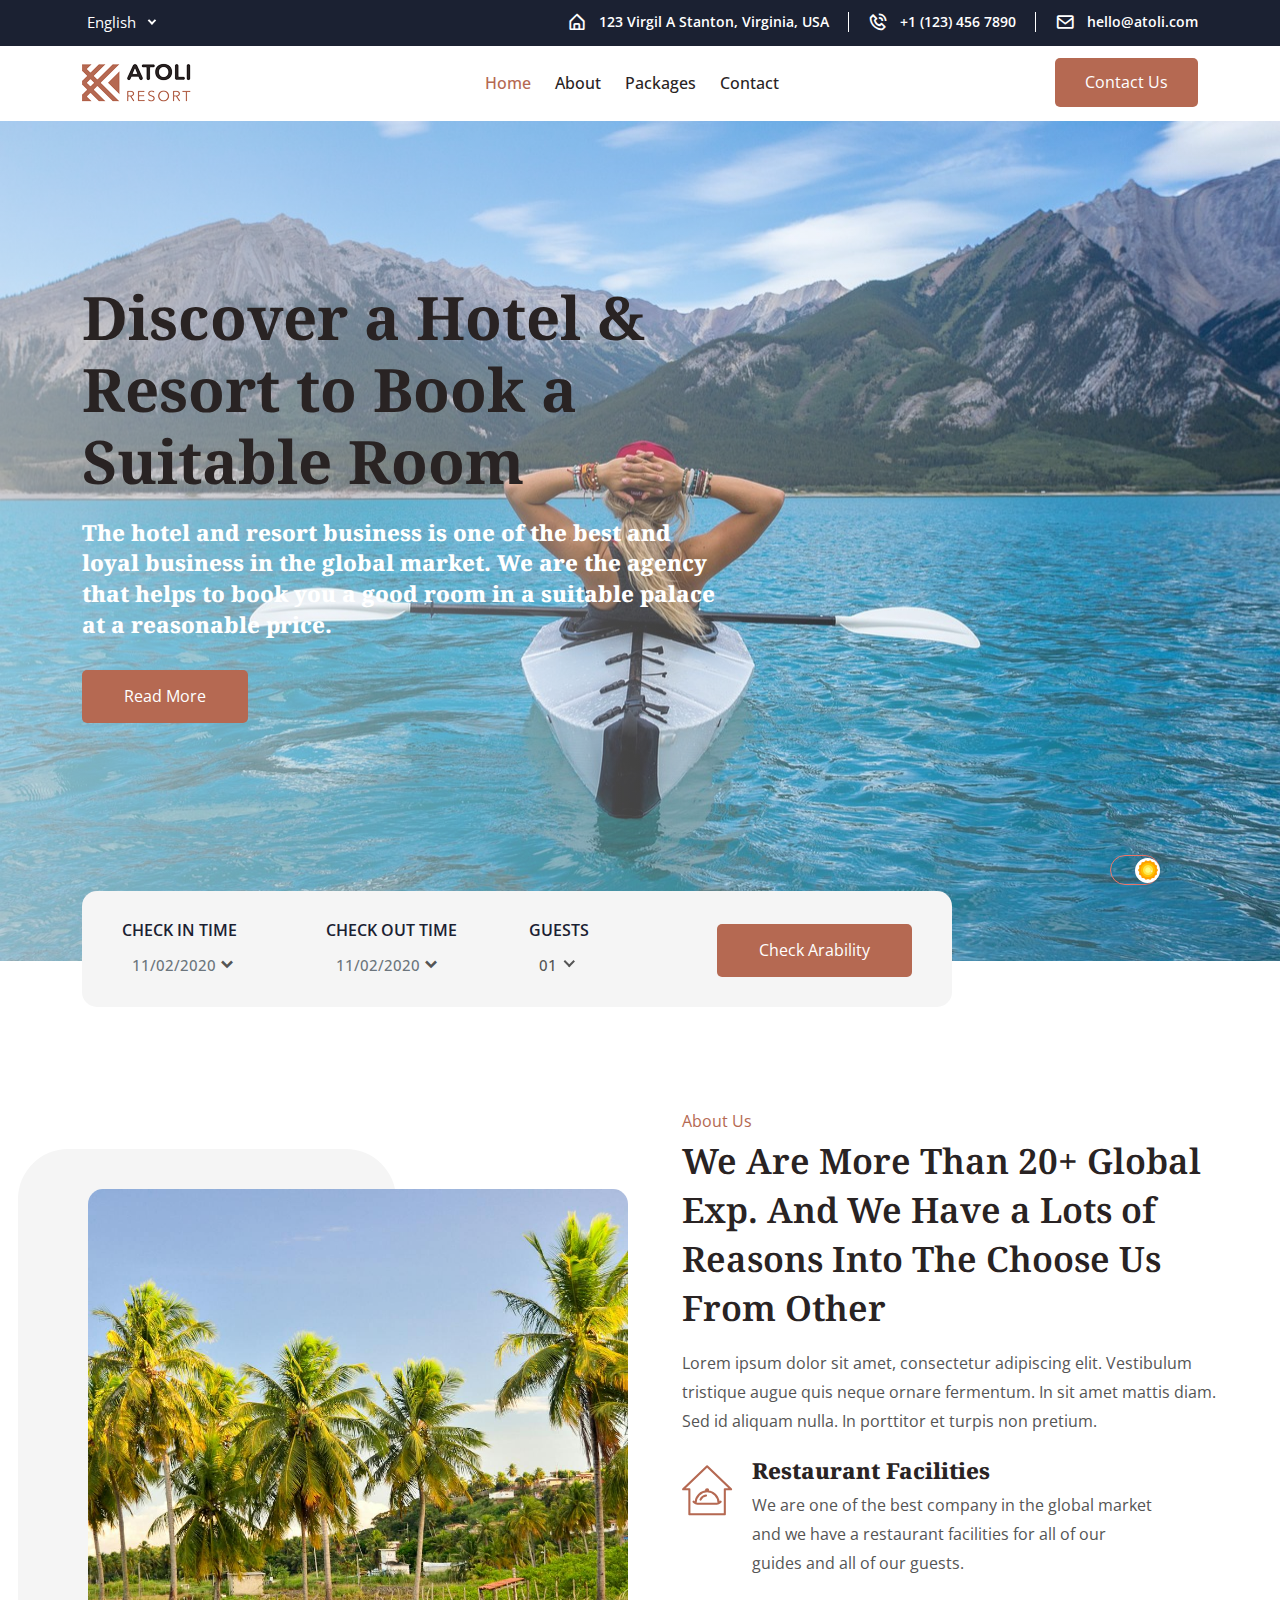
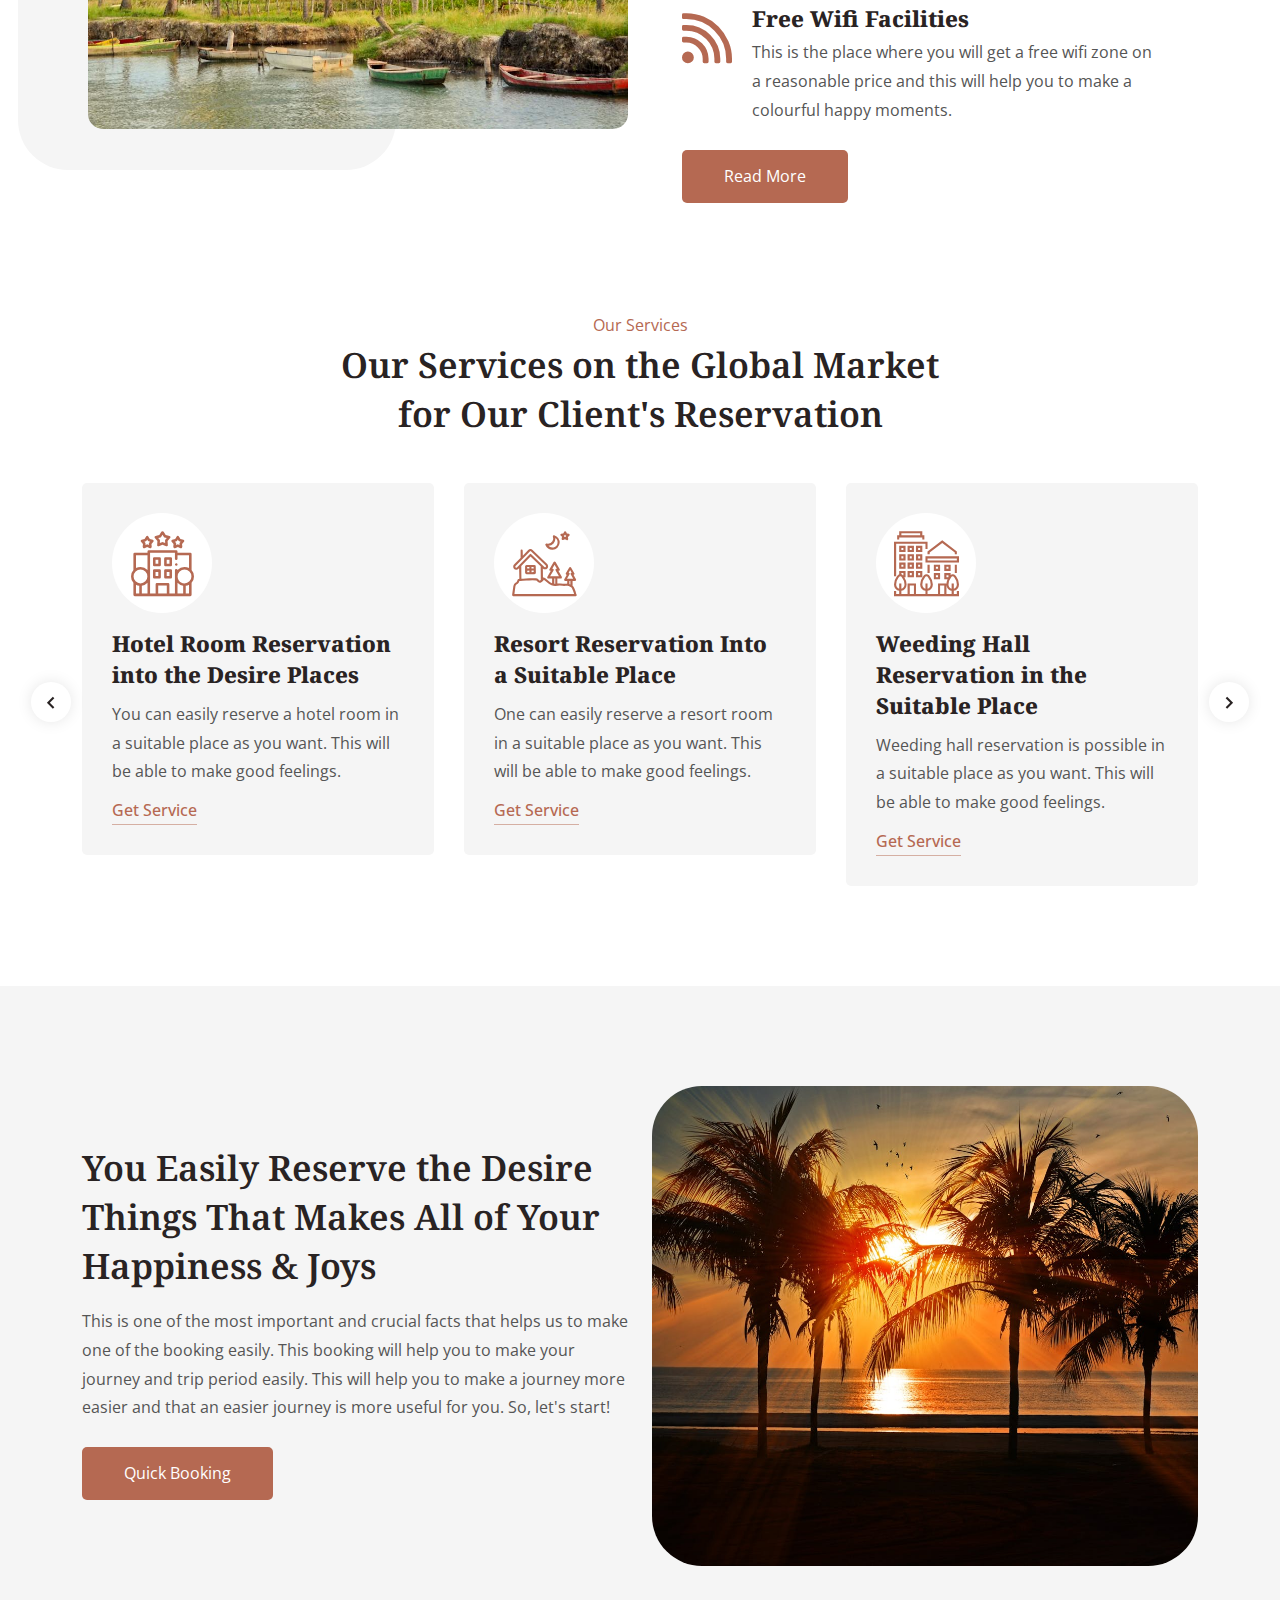
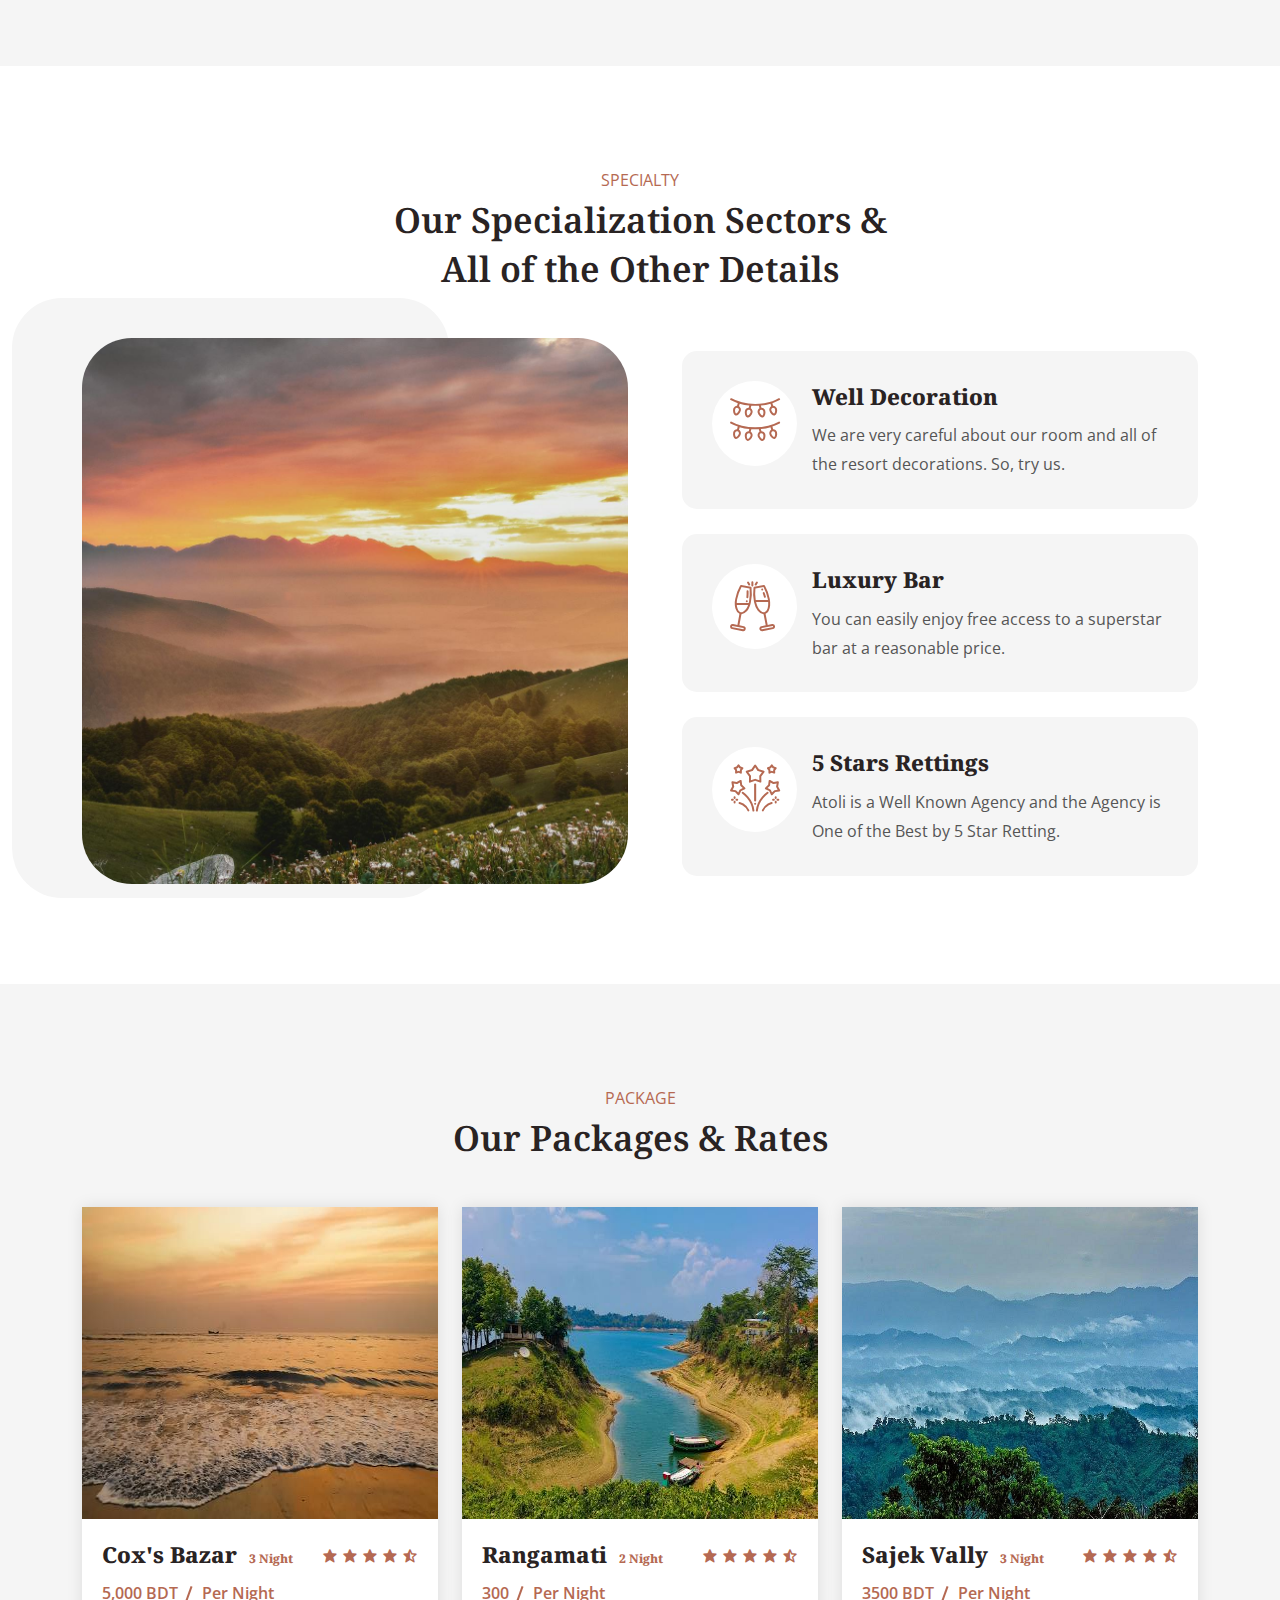
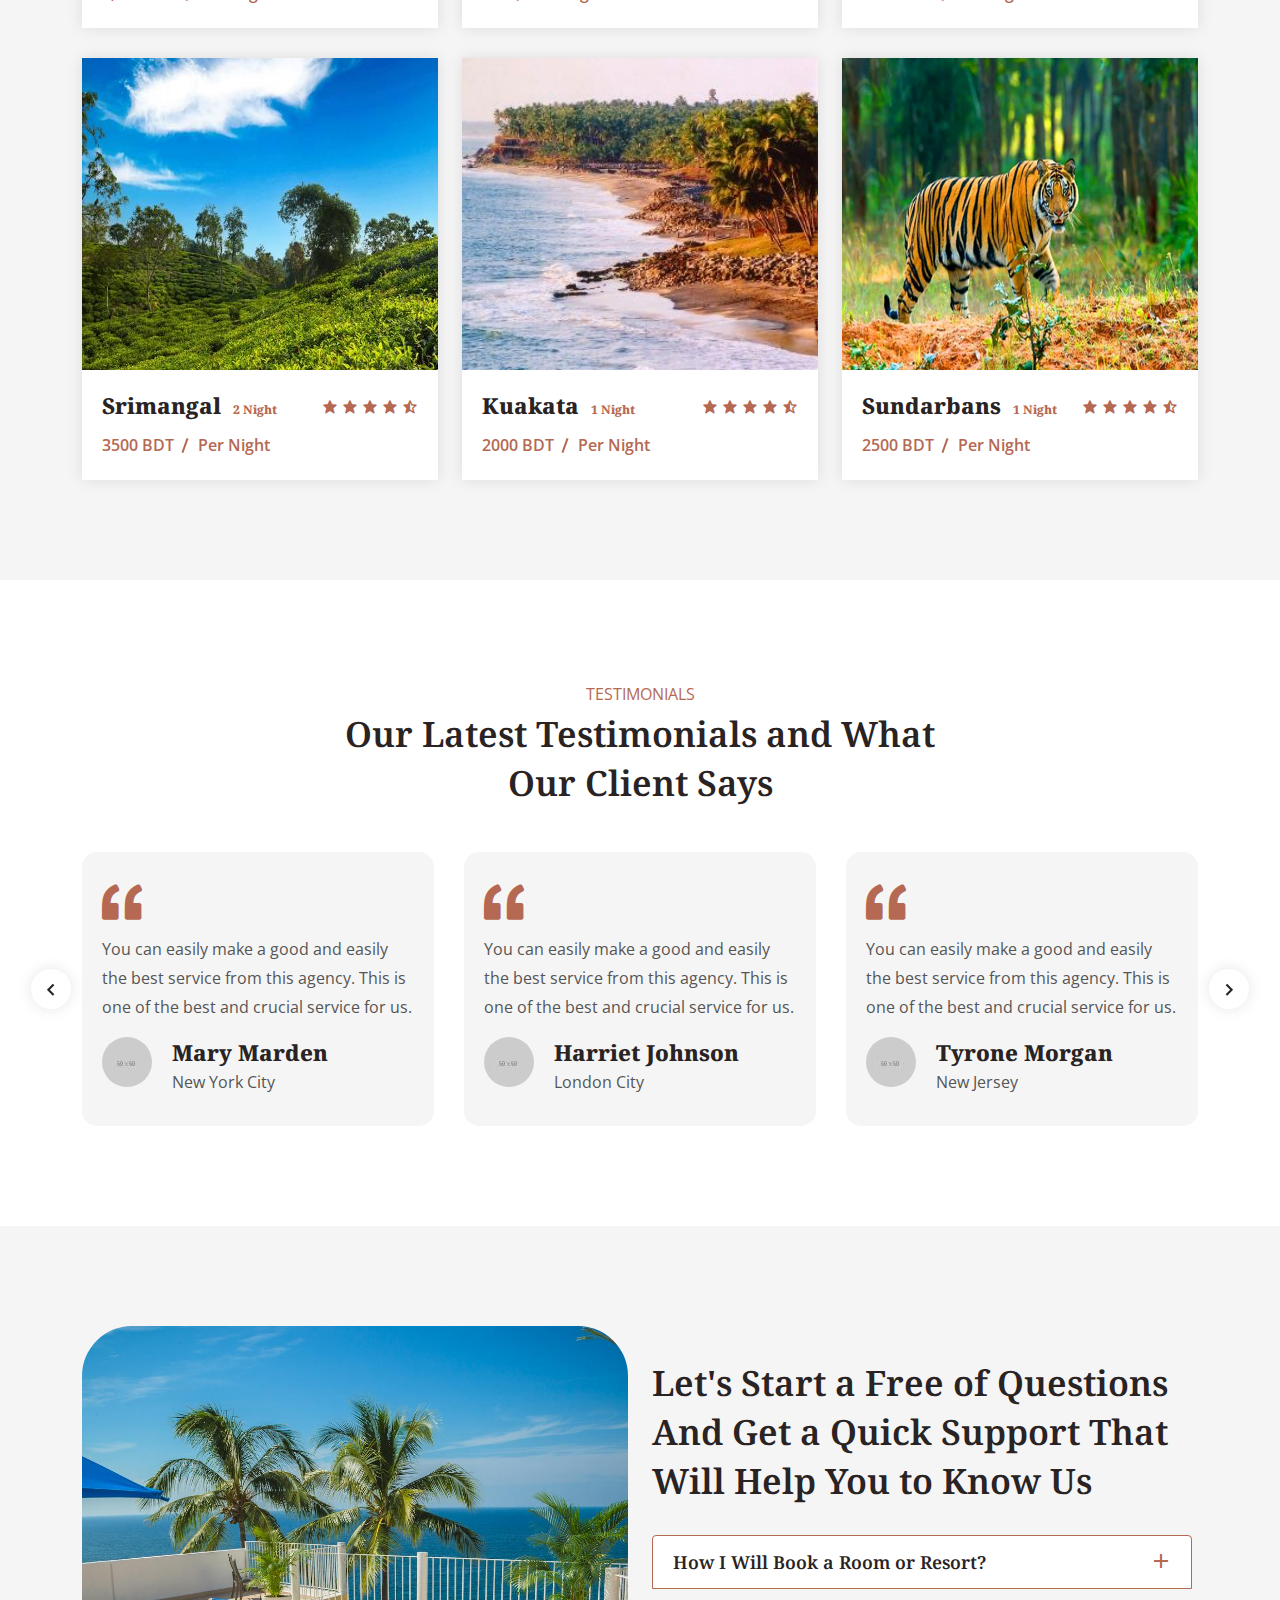
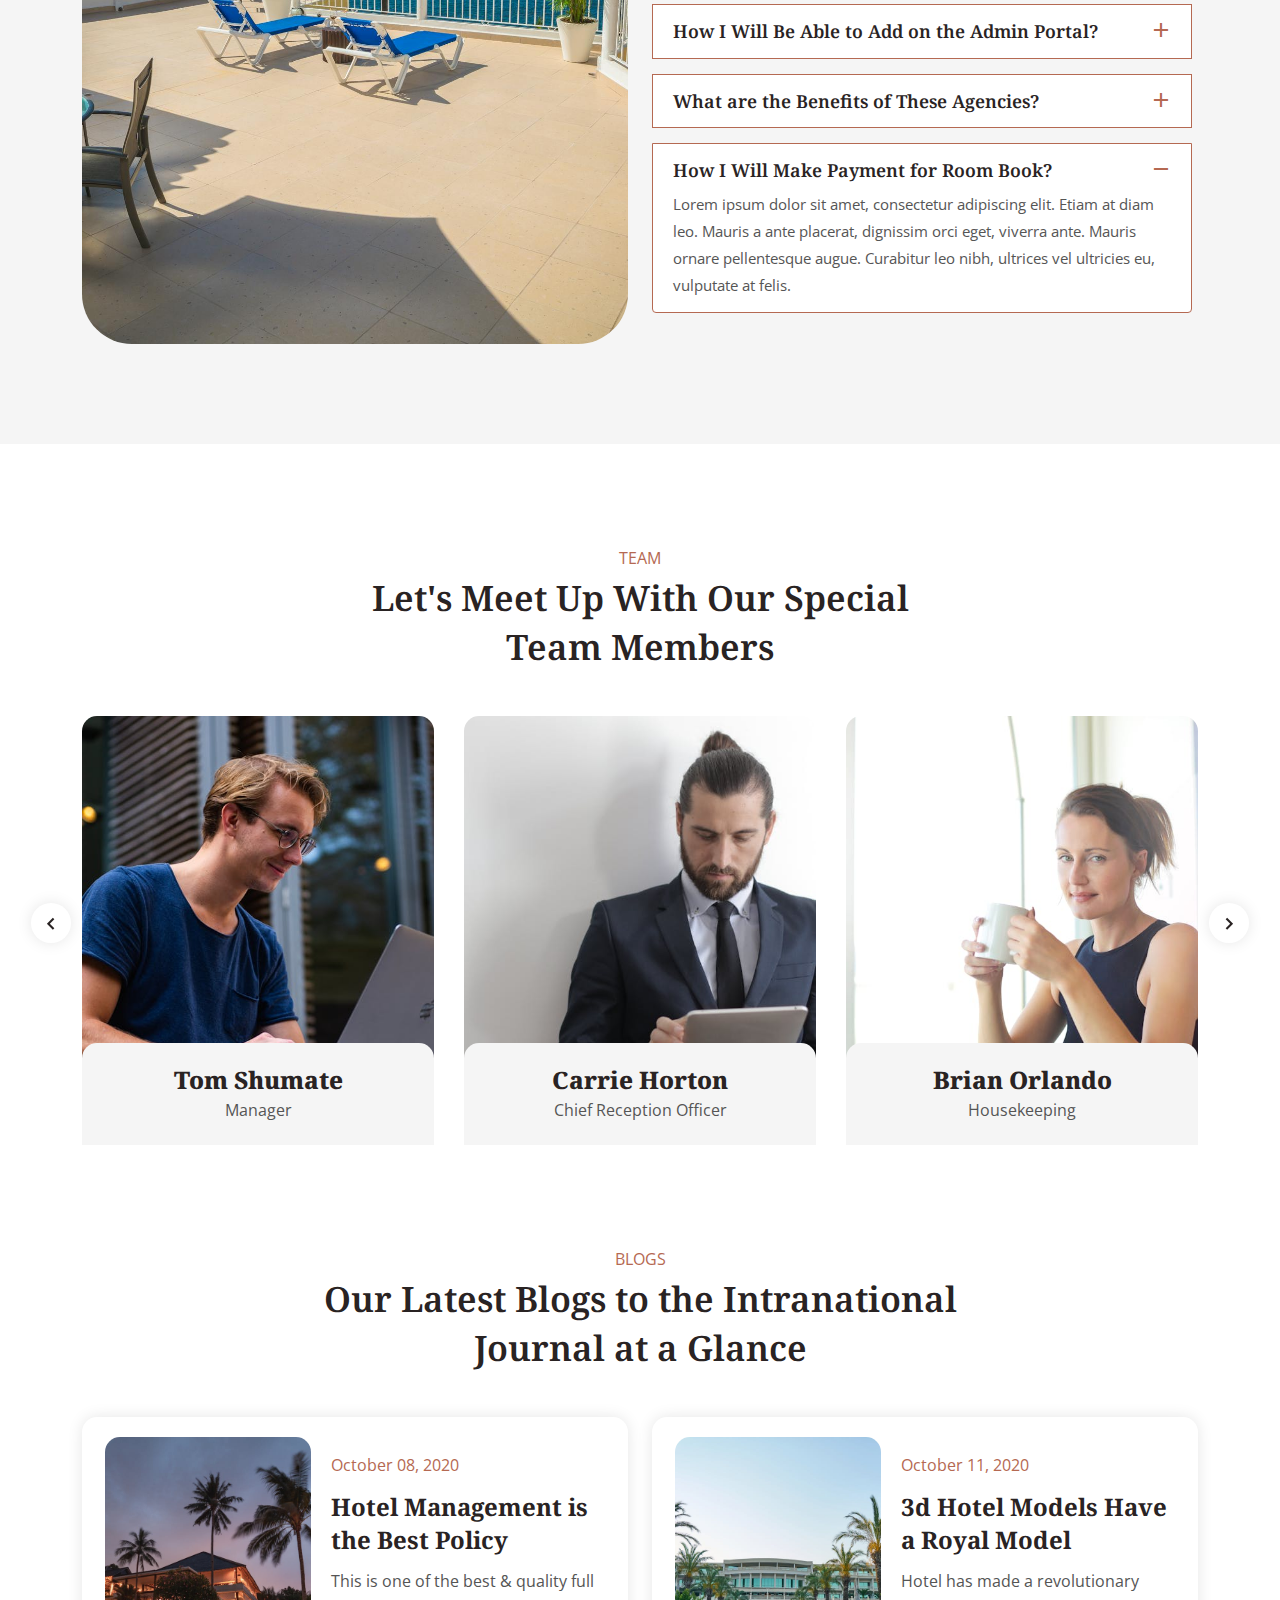
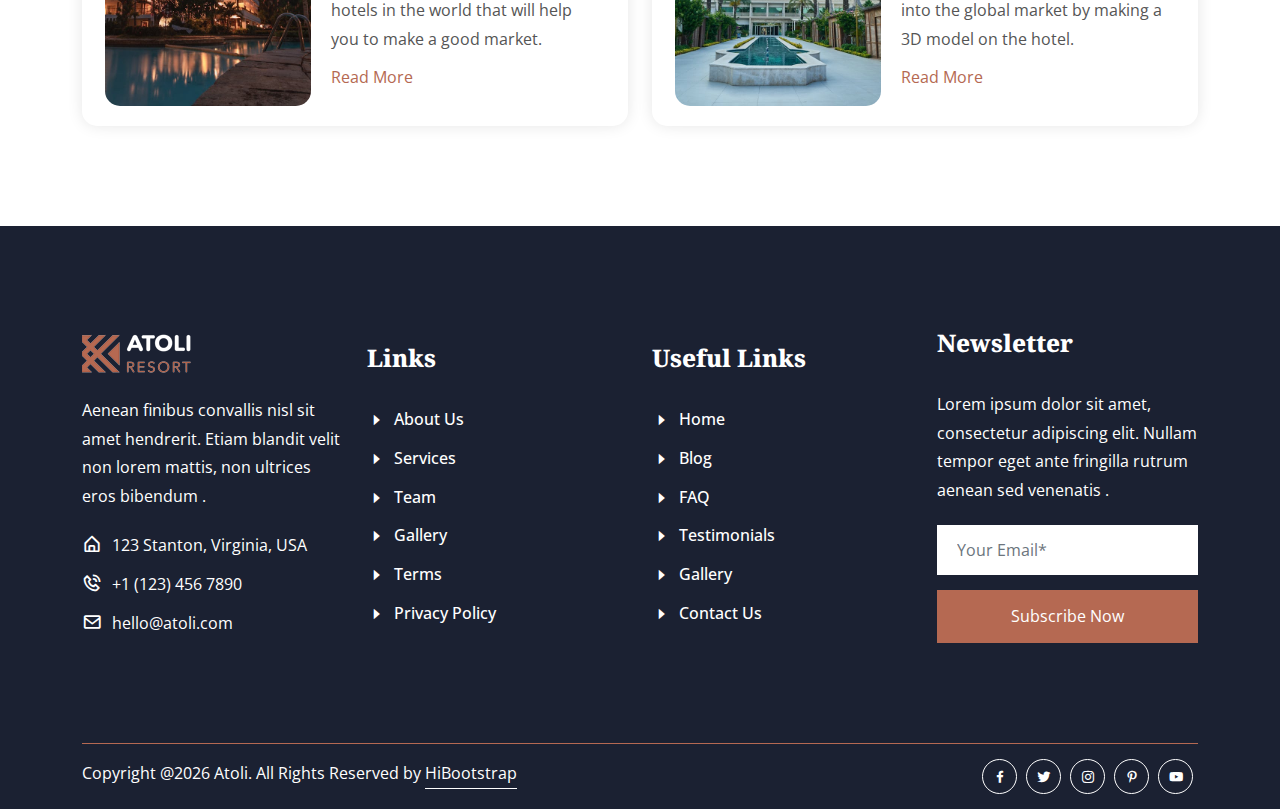
==== commit e3d18e55: "final commit" ====
--- a/index.html
+++ b/index.html
@@ -1,1403 +1,1072 @@
-<!DOCTYPE html>
+<!doctype html>
 <html lang="zxx">
-  <head>
-    <!-- Required Meta Tags -->
-    <meta charset="UTF-8" />
-    <meta name="viewport" content="width=device-width, initial-scale=1.0" />
-
-    <!-- Bootstrap CSS -->
-    <link rel="stylesheet" href="assets/css/bootstrap.min.css" />
-    <!-- Animate Min CSS -->
-    <link rel="stylesheet" href="assets/css/animate.min.css" />
-    <!-- Flaticon CSS -->
-    <link rel="stylesheet" href="assets/fonts/flaticon.css" />
-    <!-- Boxicons CSS -->
-    <link rel="stylesheet" href="assets/css/boxicons.min.css" />
-    <!-- Magnific Popup CSS -->
-    <link rel="stylesheet" href="assets/css/magnific-popup.css" />
-    <!-- Owl Carousel Min CSS -->
-    <link rel="stylesheet" href="assets/css/owl.carousel.min.css" />
-    <link rel="stylesheet" href="assets/css/owl.theme.default.min.css" />
-    <!-- Nice Select Min CSS -->
-    <link rel="stylesheet" href="assets/css/nice-select.min.css" />
-    <!-- Meanmenu CSS -->
-    <link rel="stylesheet" href="assets/css/meanmenu.css" />
-    <!-- Jquery Ui CSS -->
-    <link rel="stylesheet" href="assets/css/jquery-ui.css" />
-    <!-- Style CSS -->
-    <link rel="stylesheet" href="assets/css/style.css" />
-    <!-- Responsive CSS -->
-    <link rel="stylesheet" href="assets/css/responsive.css" />
-    <!-- Theme Dark CSS -->
-    <link rel="stylesheet" href="assets/css/theme-dark.css" />
-
-    <!-- Favicon -->
-    <link rel="icon" type="image/png" href="assets/img/favicon.png" />
-
-    <title>Atoli - Hotel & Resorts HTML Template</title>
-  </head>
-  <body>
-    <!-- PreLoader Start -->
-    <div class="preloader">
-      <div class="d-table">
-        <div class="d-table-cell">
-          <div class="sk-cube-area">
-            <div class="sk-cube1 sk-cube"></div>
-            <div class="sk-cube2 sk-cube"></div>
-            <div class="sk-cube4 sk-cube"></div>
-            <div class="sk-cube3 sk-cube"></div>
-          </div>
-        </div>
-      </div>
-    </div>
-    <!-- PreLoader End -->
-
-    <!-- Top Header Start -->
-    <header class="top-header top-header-bg">
-      <div class="container">
-        <div class="row align-items-center">
-          <div class="col-lg-3 col-md-2 pr-0">
-            <div class="language-list">
-              <select class="language-list-item">
-                <option>English</option>
-                <option>العربيّة</option>
-                <option>Deutsch</option>
-                <option>Português</option>
-                <option>简体中文</option>
-              </select>
-            </div>
-          </div>
-
-          <div class="col-lg-9 col-md-10">
-            <div class="header-right">
-              <ul>
-                <li>
-                  <i class="bx bx-home-alt"></i>
-                  <a href="#">123 Virgil A Stanton, Virginia, USA</a>
-                </li>
-                <li>
-                  <i class="bx bx-phone-call"></i>
-                  <a href="tel:+1-(123)-456-7890">+1 (123) 456 7890</a>
-                </li>
-                <li>
-                  <i class="bx bx-envelope"></i>
-                  <a href="mailto:hello@atoli.com">hello@atoli.com</a>
-                </li>
-              </ul>
-            </div>
-          </div>
-        </div>
-      </div>
-    </header>
-    <!-- Top Header End -->
-
-    <!-- Start Navbar Area -->
-    <div class="navbar-area">
-      <!-- Menu For Mobile Device -->
-      <div class="mobile-nav">
-        <a href="index.html" class="logo">
-          <img src="assets/img/logos/logo-1.png" class="logo-one" alt="Logo" />
-          <img
-            src="assets/img/logos/footer-logo1.png"
-            class="logo-two"
-            alt="Logo"
-          />
-        </a>
-      </div>
-
-      <!-- Menu For Desktop Device -->
-      <div class="main-nav">
-        <div class="container">
-          <nav class="navbar navbar-expand-md navbar-light">
-            <a class="navbar-brand" href="index.html">
-              <img
-                src="assets/img/logos/logo-1.png"
-                class="logo-one"
-                alt="Logo"
-              />
-              <img
-                src="assets/img/logos/footer-logo1.png"
-                class="logo-two"
-                alt="Logo"
-              />
-            </a>
-
-            <div
-              class="collapse navbar-collapse mean-menu"
-              id="navbarSupportedContent"
-            >
-              <ul class="navbar-nav m-auto">
-                <li class="nav-item">
-                  <a href="#" class="nav-link active">
-                    Home
-                    <i class="bx bx-chevron-down"></i>
-                  </a>
-                  <ul class="dropdown-menu">
-                    <li class="nav-item">
-                      <a href="index.html" class="nav-link active">
-                        Home One
-                      </a>
-                    </li>
-                    <li class="nav-item">
-                      <a href="index-2.html" class="nav-link"> Home Two </a>
-                    </li>
-                    <li class="nav-item">
-                      <a href="index-3.html" class="nav-link"> Home Three </a>
-                    </li>
-                  </ul>
-                </li>
-                <li class="nav-item">
-                  <a href="about.html" class="nav-link"> About </a>
-                </li>
-                <li class="nav-item">
-                  <a href="#" class="nav-link">
-                    Pages
-                    <i class="bx bx-chevron-down"></i>
-                  </a>
-                  <ul class="dropdown-menu">
-                    <li class="nav-item">
-                      <a href="book.html" class="nav-link"> Booking </a>
-                    </li>
-
-                    <li class="nav-item">
-                      <a href="team.html" class="nav-link"> Team </a>
-                    </li>
-                    <li class="nav-item">
-                      <a href="faq.html" class="nav-link"> FAQ </a>
-                    </li>
-
-                    <li class="nav-item">
-                      <a href="restaurant.html" class="nav-link">
-                        Restaurant
-                      </a>
-                    </li>
-
-                    <li class="nav-item">
-                      <a href="reservation.html" class="nav-link">
-                        Reservation
-                      </a>
-                    </li>
-
-                    <li class="nav-item">
-                      <a href="gallery.html" class="nav-link"> Gallery </a>
-                    </li>
-
-                    <li class="nav-item">
-                      <a href="testimonials.html" class="nav-link">
-                        Testimonials
-                      </a>
-                    </li>
-
-                    <li class="nav-item">
-                      <a href="checkout.html" class="nav-link"> Check out </a>
-                    </li>
-
-                    <li class="nav-item">
-                      <a href="sign-in.html" class="nav-link"> Sign In </a>
-                    </li>
-
-                    <li class="nav-item">
-                      <a href="sign-up.html" class="nav-link"> Sign Up </a>
-                    </li>
-
-                    <li class="nav-item">
-                      <a href="terms-condition.html" class="nav-link">
-                        Terms & Conditions
-                      </a>
-                    </li>
-
-                    <li class="nav-item">
-                      <a href="privacy-policy.html" class="nav-link">
-                        Privacy Policy
-                      </a>
-                    </li>
-
-                    <li class="nav-item">
-                      <a href="404.html" class="nav-link"> 404 page </a>
-                    </li>
-
-                    <li class="nav-item">
-                      <a href="coming-soon.html" class="nav-link">
-                        Coming Soon
-                      </a>
-                    </li>
-                  </ul>
-                </li>
-
-                <li class="nav-item">
-                  <a href="#" class="nav-link">
-                    Services
-                    <i class="bx bx-chevron-down"></i>
-                  </a>
-                  <ul class="dropdown-menu">
-                    <li class="nav-item">
-                      <a href="services-1.html" class="nav-link">
-                        Services Style One
-                      </a>
-                    </li>
-                    <li class="nav-item">
-                      <a href="services-2.html" class="nav-link">
-                        Services Style Two
-                      </a>
-                    </li>
-                    <li class="nav-item">
-                      <a href="service-details.html" class="nav-link">
-                        Service Details
-                      </a>
-                    </li>
-                  </ul>
-                </li>
-
-                <li class="nav-item">
-                  <a href="#" class="nav-link">
-                    Blog
-                    <i class="bx bx-chevron-down"></i>
-                  </a>
-                  <ul class="dropdown-menu">
-                    <li class="nav-item">
-                      <a href="blog-1.html" class="nav-link">
-                        Blog Style One
-                      </a>
-                    </li>
-                    <li class="nav-item">
-                      <a href="blog-2.html" class="nav-link">
-                        Blog Style Two
-                      </a>
-                    </li>
-                    <li class="nav-item">
-                      <a href="blog-details.html" class="nav-link">
-                        Blog Details
-                      </a>
-                    </li>
-                  </ul>
-                </li>
-
-                <li class="nav-item">
-                  <a href="#" class="nav-link">
-                    Rooms
-                    <i class="bx bx-chevron-down"></i>
-                  </a>
-                  <ul class="dropdown-menu">
-                    <li class="nav-item">
-                      <a href="room.html" class="nav-link"> Rooms </a>
-                    </li>
-                    <li class="nav-item">
-                      <a href="room-details.html" class="nav-link">
-                        Room Details
-                      </a>
-                    </li>
-                  </ul>
-                </li>
-
-                <li class="nav-item">
-                  <a href="contact.html" class="nav-link"> Contact </a>
-                </li>
-
-                <li class="nav-item-btn">
-                  <a href="#" class="default-btn btn-bg-one border-radius-5"
-                    >Book Now</a
-                  >
-                </li>
-              </ul>
-
-              <div class="nav-btn">
-                <a href="#" class="default-btn btn-bg-one border-radius-5"
-                  >Book Now</a
-                >
-              </div>
-            </div>
-          </nav>
-        </div>
-      </div>
-    </div>
-    <!-- End Navbar Area -->
-
-    <!-- Banner Area -->
-    <div class="banner-area">
-      <div class="container">
-        <div class="banner-content">
-          <h1>Discover a Hotel & Resort to Book a Suitable Room</h1>
-          <p>
-            The hotel and resort business is one of the best and loyal business
-            in the global market. We are the agency that helps to book you a
-            good room in a suitable palace at a reasonable price.
-          </p>
-          <div class="banner-btn">
-            <a href="#" class="default-btn btn-bg-one border-radius-5"
-              >Read More</a
-            >
-          </div>
-        </div>
-      </div>
-    </div>
-    <!-- Banner Area End -->
-
-    <!-- Banner Form Area -->
-    <div class="banner-form-area">
-      <div class="container">
-        <div class="banner-form">
-          <form>
-            <div class="row align-items-center">
-              <div class="col-lg-3 col-md-3">
-                <div class="form-group">
-                  <label>CHECK IN TIME</label>
-                  <div class="input-group">
-                    <input
-                      id="datetimepicker"
-                      type="text"
-                      class="form-control"
-                      placeholder="11/02/2020"
-                    />
-                    <span class="input-group-addon"></span>
-                  </div>
-                  <i class="bx bxs-chevron-down"></i>
-                </div>
-              </div>
-
-              <div class="col-lg-3 col-md-3">
-                <div class="form-group">
-                  <label>CHECK OUT TIME</label>
-                  <div class="input-group">
-                    <input
-                      id="datetimepicker-check"
-                      type="text"
-                      class="form-control"
-                      placeholder="11/02/2020"
-                    />
-                    <span class="input-group-addon"></span>
-                  </div>
-                  <i class="bx bxs-chevron-down"></i>
-                </div>
-              </div>
-
-              <div class="col-lg-2 col-md-2">
-                <div class="form-group">
-                  <label>GUESTS</label>
-                  <select class="form-control">
-                    <option>01</option>
-                    <option>02</option>
-                    <option>03</option>
-                    <option>04</option>
-                  </select>
-                </div>
-              </div>
-
-              <div class="col-lg-4 col-md-4">
-                <button
-                  type="submit"
-                  class="default-btn btn-bg-one border-radius-5"
-                >
-                  Check Arability
-                </button>
-              </div>
-            </div>
-          </form>
-        </div>
-      </div>
-    </div>
-    <!-- Banner Form Area End -->
-
-    <!-- About Area -->
-    <div class="about-area pt-100 pb-70">
-      <div class="container-fluid">
-        <div class="row align-items-center">
-          <div class="col-lg-6">
-            <div class="about-img">
-              <img src="assets/img/custom/about-us.jpg" alt="Images" />
-            </div>
-          </div>
-
-          <div class="col-lg-6">
-            <div class="about-content">
-              <div class="section-title">
-                <span>About Us</span>
-                <h2>
-                  We Are More Than 20+ Global Exp. And We Have a Lots of Reasons
-                  Into The Choose Us From Other
-                </h2>
-                <p>
-                  With over 20 years of global experience, our firm epitomizes
-                  excellence, innovation, and unwavering commitment. We excel in
-                  exceeding expectations, offering insights from our global
-                  footprint, pioneering solutions, fostering partnerships, and
-                  demonstrating adaptability. Our passion drives us to empower
-                  clients, ensuring their success in an ever-evolving
-                  marketplace. Choose us, and together, we'll redefine
-                  excellence.
-                </p>
-              </div>
-
-              <ul>
-                <li>
-                  <i class="flaticon-restaurant"></i>
-                  <div class="content">
-                    <h3>Restaurant Facilities</h3>
-                    <p>
-                      We are one of the best company in the global market and we
-                      have a restaurant facilities for all of our guides and all
-                      of our guests.
-                    </p>
-                  </div>
-                </li>
-                <li>
-                  <i class="flaticon-wifi-signal-1"></i>
-                  <div class="content">
-                    <h3>Free Wifi Facilities</h3>
-                    <p>
-                      This is the place where you will get a free wifi zone on a
-                      reasonable price and this will help you to make a
-                      colourful happy moments.
-                    </p>
-                  </div>
-                </li>
-              </ul>
-              <a href="#" class="default-btn btn-bg-one border-radius-5"
-                >Read More</a
-              >
-            </div>
-          </div>
-        </div>
-      </div>
-    </div>
-    <!-- About Area End -->
-
-    <!-- Services Area -->
-    <div class="services-area pb-70">
-      <div class="container">
-        <div class="section-title text-center">
-          <span>Our Services</span>
-          <h2>
-            Our Services on the Global Market for Our Client's Reservation
-          </h2>
-        </div>
-        <div class="services-slider owl-carousel owl-theme pt-45">
-          <div class="services-item">
-            <i class="flaticon-hotel"></i>
-            <h3>
-              <a href="service-details.html"
-                >Hotel Room Reservation into the Desire Places</a
-              >
-            </h3>
-            <p>
-              You can easily reserve a hotel room in a suitable place as you
-              want. This will be able to make good feelings.
-            </p>
-            <a href="service-details.html" class="get-btn">Get Service</a>
-          </div>
-
-          <div class="services-item">
-            <i class="flaticon-resort"></i>
-            <h3>
-              <a href="service-details.html"
-                >Resort Reservation Into a Suitable Place</a
-              >
-            </h3>
-            <p>
-              One can easily reserve a resort room in a suitable place as you
-              want. This will be able to make good feelings.
-            </p>
-            <a href="service-details.html" class="get-btn">Get Service</a>
-          </div>
-
-          <div class="services-item">
-            <i class="flaticon-buildings"></i>
-            <h3>
-              <a href="service-details.html"
-                >Weeding Hall Reservation in the Suitable Place</a
-              >
-            </h3>
-            <p>
-              Weeding hall reservation is possible in a suitable place as you
-              want. This will be able to make good feelings.
-            </p>
-            <a href="service-details.html" class="get-btn">Get Service</a>
-          </div>
-
-          <div class="services-item">
-            <i class="flaticon-calendar"></i>
-            <h3>
-              <a href="service-details.html"
-                >Book Now to Secure Availability Time Now</a
-              >
-            </h3>
-            <p>
-              You can easily reserve a hotel room in a suitable place as you
-              want. This will be able to make good feelings.
-            </p>
-            <a href="service-details.html" class="get-btn">Get Service</a>
-          </div>
-        </div>
-      </div>
-    </div>
-    <!-- Services Area End -->
-
-    <!-- Reservation Area -->
-    <div class="reservation-area section-bg pt-100 pb-70">
-      <div class="container">
-        <div class="row align-items-center">
-          <div class="col-lg-6">
-            <div class="reservation-content">
-              <div class="section-title">
-                <h2>
-                  <a href="reservation.html"
-                    >You Easily Reserve the Desire Things That Makes All of Your
-                    Happiness & Joys</a
-                  >
-                </h2>
-                <p>
-                  This is one of the most important and crucial facts that helps
-                  us to make one of the booking easily. This booking will help
-                  you to make your journey and trip period easily. This will
-                  help you to make a journey more easier and that an easier
-                  journey is more useful for you. So, let's start!
-                </p>
-              </div>
-              <a href="#" class="default-btn btn-bg-one border-radius-5"
-                >Quick Booking</a
-              >
-            </div>
-          </div>
-
-          <div class="col-lg-6">
-            <div class="reservation-img">
-              <img src="assets/img/custom/quick-booking.jpg" alt="Images" />
-            </div>
-          </div>
-        </div>
-      </div>
-    </div>
-    <!-- Reservation Area End -->
-
-    <!-- Specialty Area End -->
-    <div class="specialty-area pt-100 pb-70">
-      <div class="container">
-        <div class="section-title text-center">
-          <span>SPECIALTY</span>
-          <h2>Our Specialization Sectors & All of the Other Details</h2>
-        </div>
-
-        <div class="row pt-45 align-items-center">
-          <div class="col-lg-6 col-xxl-7">
-            <div class="specialty-img">
-              <img src="assets/img/custom/speciality.jpg" alt="Images" />
-            </div>
-          </div>
-
-          <div class="col-lg-6 col-xxl-5">
-            <div class="specialty-list">
-              <div class="row">
-                <div class="col-lg-12">
-                  <div class="specialty-list-card">
-                    <i class="flaticon-decoration"></i>
-                    <h3>Well Decoration</h3>
-                    <p>
-                      We are very careful about our room and all of the resort
-                      decorations. So, try us.
-                    </p>
-                  </div>
-                </div>
-
-                <div class="col-lg-12">
-                  <div class="specialty-list-card">
-                    <i class="flaticon-champagne-glass"></i>
-                    <h3>Luxury Bar</h3>
-                    <p>
-                      You can easily enjoy free access to a superstar bar at a
-                      reasonable price.
-                    </p>
-                  </div>
-                </div>
-
-                <div class="col-lg-12">
-                  <div class="specialty-list-card">
-                    <i class="flaticon-fireworks"></i>
-                    <h3>5 Stars Rettings</h3>
-                    <p>
-                      Atoli is a Well Known Agency and the Agency is One of the
-                      Best by 5 Star Retting.
-                    </p>
-                  </div>
-                </div>
-              </div>
-            </div>
-          </div>
-        </div>
-      </div>
-    </div>
-    <!-- Specialty Area End -->
-
-    <!-- Room Area -->
-    <div class="room-area pt-100 pb-70 section-bg">
-      <div class="container">
-        <div class="section-title text-center">
-          <span>ROOMS</span>
-          <h2>Our Rooms & Rates</h2>
-        </div>
-        <div class="row pt-45">
-          <div class="col-lg-4 col-md-6">
-            <div class="room-card">
-              <a href="room-details.html">
-                <img src="assets/img/custom/room1.jpg" alt="Images" />
-              </a>
-              <div class="content">
-                <h3><a href="room-details.html">Luxury Room</a></h3>
-                <ul>
-                  <li>320</li>
-                  <li>Per Night</li>
-                </ul>
-                <div class="rating">
-                  <i class="bx bxs-star"></i>
-                  <i class="bx bxs-star"></i>
-                  <i class="bx bxs-star"></i>
-                  <i class="bx bxs-star"></i>
-                  <i class="bx bxs-star-half"></i>
-                </div>
-              </div>
-            </div>
-          </div>
-
-          <div class="col-lg-4 col-md-6">
-            <div class="room-card">
-              <a href="room-details.html">
-                <img src="assets/img/custom/room2.jpg" alt="Images" />
-              </a>
-              <div class="content">
-                <h3><a href="room-details.html">Single Room</a></h3>
-                <ul>
-                  <li>300</li>
-                  <li>Per Night</li>
-                </ul>
-                <div class="rating">
-                  <i class="bx bxs-star"></i>
-                  <i class="bx bxs-star"></i>
-                  <i class="bx bxs-star"></i>
-                  <i class="bx bxs-star"></i>
-                  <i class="bx bxs-star-half"></i>
-                </div>
-              </div>
-            </div>
-          </div>
-
-          <div class="col-lg-4 col-md-6">
-            <div class="room-card">
-              <a href="room-details.html">
-                <img src="assets/img/custom/room3.jpg" alt="Images" />
-              </a>
-              <div class="content">
-                <h3><a href="room-details.html">Double Room</a></h3>
-                <ul>
-                  <li>350</li>
-                  <li>Per Night</li>
-                </ul>
-                <div class="rating">
-                  <i class="bx bxs-star"></i>
-                  <i class="bx bxs-star"></i>
-                  <i class="bx bxs-star"></i>
-                  <i class="bx bxs-star"></i>
-                  <i class="bx bxs-star-half"></i>
-                </div>
-              </div>
-            </div>
-          </div>
-
-          <div class="col-lg-4 col-md-6">
-            <div class="room-card">
-              <a href="room-details.html">
-                <img src="assets/img/custom/room4.jpg" alt="Images" />
-              </a>
-              <div class="content">
-                <h3><a href="room-details.html">Family Room</a></h3>
-                <ul>
-                  <li>370</li>
-                  <li>Per Night</li>
-                </ul>
-                <div class="rating">
-                  <i class="bx bxs-star"></i>
-                  <i class="bx bxs-star"></i>
-                  <i class="bx bxs-star"></i>
-                  <i class="bx bxs-star"></i>
-                  <i class="bx bxs-star-half"></i>
-                </div>
-              </div>
-            </div>
-          </div>
-
-          <div class="col-lg-4 col-md-6">
-            <div class="room-card">
-              <a href="room-details.html">
-                <img src="assets/img/custom/room5.jpg" alt="Images" />
-              </a>
-              <div class="content">
-                <h3><a href="room-details.html">Deluxe Room</a></h3>
-                <ul>
-                  <li>270</li>
-                  <li>Per Night</li>
-                </ul>
-                <div class="rating">
-                  <i class="bx bxs-star"></i>
-                  <i class="bx bxs-star"></i>
-                  <i class="bx bxs-star"></i>
-                  <i class="bx bxs-star"></i>
-                  <i class="bx bxs-star-half"></i>
-                </div>
-              </div>
-            </div>
-          </div>
-
-          <div class="col-lg-4 col-md-6">
-            <div class="room-card">
-              <a href="room-details.html">
-                <img src="assets/img/custom/room6.jpg" alt="Images" />
-              </a>
-              <div class="content">
-                <h3><a href="room-details.html">Presidential Room</a></h3>
-                <ul>
-                  <li>270</li>
-                  <li>Per Night</li>
-                </ul>
-                <div class="rating">
-                  <i class="bx bxs-star"></i>
-                  <i class="bx bxs-star"></i>
-                  <i class="bx bxs-star"></i>
-                  <i class="bx bxs-star"></i>
-                  <i class="bx bxs-star-half"></i>
-                </div>
-              </div>
-            </div>
-          </div>
-        </div>
-      </div>
-    </div>
-    <!-- Room Area End -->
-
-    <!-- Testimonials Area -->
-    <div class="testimonials-area pt-100 pb-70">
-      <div class="container">
-        <div class="section-title text-center">
-          <span>TESTIMONIALS</span>
-          <h2>Our Latest Testimonials and What Our Client Says</h2>
-        </div>
-        <div class="testimonials-slider owl-carousel owl-theme pt-45">
-          <div class="testimonials-item">
-            <i class="flaticon-left-quote"></i>
-            <p>
-              You can easily make a good and easily the best service from this
-              agency. This is one of the best and crucial service for us.
-            </p>
-            <ul>
-              <li>
-                <img
-                  src="assets/img/testimonials/testimonials-img1.jpg"
-                  alt="Images"
-                />
-                <h3>Mary Marden</h3>
-                <span>New York City</span>
-              </li>
-            </ul>
-          </div>
-
-          <div class="testimonials-item">
-            <i class="flaticon-left-quote"></i>
-            <p>
-              You can easily make a good and easily the best service from this
-              agency. This is one of the best and crucial service for us.
-            </p>
-            <ul>
-              <li>
-                <img
-                  src="assets/img/testimonials/testimonials-img2.jpg"
-                  alt="Images"
-                />
-                <h3>Harriet Johnson</h3>
-                <span>London City</span>
-              </li>
-            </ul>
-          </div>
-
-          <div class="testimonials-item">
-            <i class="flaticon-left-quote"></i>
-            <p>
-              You can easily make a good and easily the best service from this
-              agency. This is one of the best and crucial service for us.
-            </p>
-            <ul>
-              <li>
-                <img
-                  src="assets/img/testimonials/testimonials-img3.jpg"
-                  alt="Images"
-                />
-                <h3>Tyrone Morgan</h3>
-                <span>New Jersey</span>
-              </li>
-            </ul>
-          </div>
-
-          <div class="testimonials-item">
-            <i class="flaticon-left-quote"></i>
-            <p>
-              You can easily make a good and easily the best service from this
-              agency. This is one of the best and crucial service for us.
-            </p>
-            <ul>
-              <li>
-                <img
-                  src="assets/img/testimonials/testimonials-img4.jpg"
-                  alt="Images"
-                />
-                <h3>Julia Rose</h3>
-                <span>Budapest</span>
-              </li>
-            </ul>
-          </div>
-        </div>
-      </div>
-    </div>
-    <!-- Testimonials Area End -->
-
-    <!-- FAQ Area -->
-    <div class="faq-area pt-100 pb-70 section-bg">
-      <div class="container">
-        <div class="row align-items-center">
-          <div class="col-lg-6 col-xxl-7">
-            <div class="faq-img">
-              <img src="assets/img/custom/view.jpg" alt="Images" />
-            </div>
-          </div>
-
-          <div class="col-lg-6 col-xxl-5">
-            <div class="faq-content">
-              <div class="section-title">
-                <h2>
-                  Let's Start a Free of Questions And Get a Quick Support That
-                  Will Help You to Know Us
-                </h2>
-              </div>
-
-              <div class="faq-accordion">
-                <ul class="accordion">
-                  <li class="accordion-item">
-                    <a class="accordion-title" href="javascript:void(0)">
-                      <i class="bx bx-plus"></i>
-                      How I Will Book a Room or Resort?
-                    </a>
-
-                    <div class="accordion-content">
-                      <p>
-                        Booking a room or resort is easy with online platforms
-                        or apps. Enter your location, dates, and preferences,
-                        then browse listings. Once you find the perfect option,
-                        provide your details and payment information to confirm
-                        your reservation. You'll receive a confirmation email or
-                        notification with all the details. Enjoy your stay!
-                      </p>
-                    </div>
-                  </li>
-
-                  <li class="accordion-item">
-                    <a class="accordion-title" href="javascript:void(0)">
-                      <i class="bx bx-plus"></i>
-                      How I Will Be Able to Add on the Admin Portal?
-                    </a>
-
-                    <div class="accordion-content">
-                      <p>
-                        To add content on the admin portal, log in with your
-                        credentials, navigate to the "Add Content" section, fill
-                        in the required fields such as title, description, and
-                        category, then upload any relevant files or media.
-                        Review and confirm the details before submitting.
-                      </p>
-                    </div>
-                  </li>
-
-                  <li class="accordion-item">
-                    <a class="accordion-title" href="javascript:void(0)">
-                      <i class="bx bx-plus"></i>
-                      What are the Benefits of These Agencies?
-                    </a>
-
-                    <div class="accordion-content">
-                      <p>
-                        The benefits of agencies include access to specialized
-                        expertise, cost-effectiveness, scalability, reduced
-                        overhead, faster project completion, and enhanced
-                        flexibility.
-                      </p>
-                    </div>
-                  </li>
-
-                  <li class="accordion-item">
-                    <a class="accordion-title active" href="javascript:void(0)">
-                      <i class="bx bx-plus"></i>
-                      How I Will Make Payment for Room Book?
-                    </a>
-
-                    <div class="accordion-content show">
-                      <p>
-                        To make a payment for room booking, simply choose your
-                        preferred payment method during the booking process,
-                        enter your payment details securely, and confirm the
-                        transaction.
-                      </p>
-                    </div>
-                  </li>
-                </ul>
-              </div>
-            </div>
-          </div>
-        </div>
-      </div>
-    </div>
-    <!-- FAQ Area End -->
-
-    <!-- Team Area -->
-    <div class="team-area pt-100 pb-70">
-      <div class="container">
-        <div class="section-title text-center">
-          <span>TEAM</span>
-          <h2>Let's Meet Up With Our Special Team Members</h2>
-        </div>
-        <div class="team-slider owl-carousel owl-theme pt-45">
-          <div class="team-item">
-            <a href="team.html">
-              <img src="assets/img/custom/team1.jpg" alt="Images" />
-            </a>
-            <div class="content">
-              <h3><a href="team.html">Tom Shumate</a></h3>
-              <span>Manager</span>
-              <ul class="social-link">
-                <li>
-                  <a href="#" target="_blank"
-                    ><i class="bx bxl-facebook"></i
-                  ></a>
-                </li>
-                <li>
-                  <a href="#" target="_blank"><i class="bx bxl-twitter"></i></a>
-                </li>
-                <li>
-                  <a href="#" target="_blank"
-                    ><i class="bx bxl-instagram"></i
-                  ></a>
-                </li>
-                <li>
-                  <a href="#" target="_blank"
-                    ><i class="bx bxl-pinterest-alt"></i
-                  ></a>
-                </li>
-              </ul>
-            </div>
-          </div>
-
-          <div class="team-item">
-            <a href="team.html">
-              <img src="assets/img/custom/team2.jpg" alt="Images" />
-            </a>
-            <div class="content">
-              <h3><a href="team.html">Carrie Horton</a></h3>
-              <span>Chief Reception Officer</span>
-              <ul class="social-link">
-                <li>
-                  <a href="#" target="_blank"
-                    ><i class="bx bxl-facebook"></i
-                  ></a>
-                </li>
-                <li>
-                  <a href="#" target="_blank"><i class="bx bxl-twitter"></i></a>
-                </li>
-                <li>
-                  <a href="#" target="_blank"
-                    ><i class="bx bxl-instagram"></i
-                  ></a>
-                </li>
-                <li>
-                  <a href="#" target="_blank"
-                    ><i class="bx bxl-pinterest-alt"></i
-                  ></a>
-                </li>
-              </ul>
-            </div>
-          </div>
-
-          <div class="team-item">
-            <a href="team.html">
-              <img src="assets/img/custom/team3.jpg" alt="Images" />
-            </a>
-            <div class="content">
-              <h3><a href="team.html">Brian Orlando</a></h3>
-              <span>Housekeeping</span>
-              <ul class="social-link">
-                <li>
-                  <a href="#" target="_blank"
-                    ><i class="bx bxl-facebook"></i
-                  ></a>
-                </li>
-                <li>
-                  <a href="#" target="_blank"><i class="bx bxl-twitter"></i></a>
-                </li>
-                <li>
-                  <a href="#" target="_blank"
-                    ><i class="bx bxl-instagram"></i
-                  ></a>
-                </li>
-                <li>
-                  <a href="#" target="_blank"
-                    ><i class="bx bxl-pinterest-alt"></i
-                  ></a>
-                </li>
-              </ul>
-            </div>
-          </div>
-
-          <div class="team-item">
-            <a href="team.html">
-              <img src="assets/img/custom/team4.jpg" alt="Images" />
-            </a>
-            <div class="content">
-              <h3><a href="team.html">Michael Evens</a></h3>
-              <span>Housekeeping</span>
-              <ul class="social-link">
-                <li>
-                  <a href="#" target="_blank"
-                    ><i class="bx bxl-facebook"></i
-                  ></a>
-                </li>
-                <li>
-                  <a href="#" target="_blank"><i class="bx bxl-twitter"></i></a>
-                </li>
-                <li>
-                  <a href="#" target="_blank"
-                    ><i class="bx bxl-instagram"></i
-                  ></a>
-                </li>
-                <li>
-                  <a href="#" target="_blank"
-                    ><i class="bx bxl-pinterest-alt"></i
-                  ></a>
-                </li>
-              </ul>
-            </div>
-          </div>
-        </div>
-      </div>
-    </div>
-    <!-- Team Area End -->
-
-    <!-- Blog Area -->
-    <div class="blog-area pb-70">
-      <div class="container">
-        <div class="section-title text-center">
-          <span>BLOGS</span>
-          <h2>Our Latest Blogs to the Intranational Journal at a Glance</h2>
-        </div>
-        <div class="row pt-45">
-          <div class="col-lg-6">
-            <div class="blog-card">
-              <div class="row align-items-center">
-                <div class="col-lg-5 col-md-4 p-0">
-                  <div class="blog-img">
-                    <a href="blog-details.html">
-                      <img src="assets/img/custom/hotel1.jpg" alt="Images" />
-                    </a>
-                  </div>
-                </div>
-
-                <div class="col-lg-7 col-md-8 p-0">
-                  <div class="blog-content">
-                    <span>October 08, 2020</span>
+    <head>
+        <!-- Required Meta Tags -->
+        <meta charset="UTF-8">
+        <meta name="viewport" content="width=device-width, initial-scale=1.0">
+
+        <!-- Bootstrap CSS --> 
+        <link rel="stylesheet" href="assets/css/bootstrap.min.css">
+        <!-- Animate Min CSS -->
+        <link rel="stylesheet" href="assets/css/animate.min.css">
+        <!-- Flaticon CSS -->
+        <link rel="stylesheet" href="assets/fonts/flaticon.css">
+        <!-- Boxicons CSS -->
+        <link rel="stylesheet" href="assets/css/boxicons.min.css">
+        <!-- Magnific Popup CSS -->
+        <link rel="stylesheet" href="assets/css/magnific-popup.css">
+        <!-- Owl Carousel Min CSS --> 
+        <link rel="stylesheet" href="assets/css/owl.carousel.min.css">
+        <link rel="stylesheet" href="assets/css/owl.theme.default.min.css">
+        <!-- Nice Select Min CSS --> 
+        <link rel="stylesheet" href="assets/css/nice-select.min.css">
+        <!-- Meanmenu CSS -->
+        <link rel="stylesheet" href="assets/css/meanmenu.css">
+        <!-- Jquery Ui CSS -->
+        <link rel="stylesheet" href="assets/css/jquery-ui.css">
+        <!-- Style CSS -->
+        <link rel="stylesheet" href="assets/css/style.css">
+        <!-- Responsive CSS -->
+        <link rel="stylesheet" href="assets/css/responsive.css">
+        <!-- Theme Dark CSS -->
+        <link rel="stylesheet" href="assets/css/theme-dark.css">
+
+        <!-- Favicon -->
+        <link rel="icon" type="image/png" href="assets/img/favicon.png">
+
+        <title>Atoli - Hotel & Resorts HTML Template</title>
+    </head>
+    <body>
+
+        <!-- PreLoader Start -->
+        <div class="preloader">
+            <div class="d-table">
+                <div class="d-table-cell">
+                    <div class="sk-cube-area">
+                        <div class="sk-cube1 sk-cube"></div>
+                        <div class="sk-cube2 sk-cube"></div>
+                        <div class="sk-cube4 sk-cube"></div>
+                        <div class="sk-cube3 sk-cube"></div>
+                    </div>
+                </div>
+            </div>
+        </div>
+        <!-- PreLoader End -->
+
+        <!-- Top Header Start -->
+        <header class="top-header top-header-bg">
+            <div class="container">
+                <div class="row align-items-center">
+                    <div class="col-lg-3 col-md-2 pr-0">
+                        <div class="language-list">
+                            <select class="language-list-item">
+                                <option>English</option>
+                                <option>العربيّة</option>
+                                <option>Deutsch</option>
+                                <option>Português</option>
+                                <option>简体中文</option>
+                            </select>	
+                        </div>
+                    </div>
+
+                    <div class="col-lg-9 col-md-10">
+                        <div class="header-right">
+                            <ul>
+                                <li>
+                                    <i class='bx bx-home-alt'></i>
+                                    <a href="#">123 Virgil A Stanton, Virginia, USA</a>
+                                </li>
+                                <li>
+                                    <i class='bx bx-phone-call'></i>
+                                    <a href="tel:+1-(123)-456-7890">+1 (123) 456 7890</a>
+                                </li>
+                                <li>
+                                    <i class='bx bx-envelope'></i>
+                                    <a href="mailto:hello@atoli.com">hello@atoli.com</a>
+                                </li>
+                            </ul>
+                        </div>
+                    </div>
+                </div>
+            </div>
+        </header>
+        <!-- Top Header End -->
+
+        <!-- Start Navbar Area -->
+        <div class="navbar-area">
+            <!-- Menu For Mobile Device -->
+            <div class="mobile-nav">
+                <a href="index.html" class="logo">
+                    <img src="assets/img/logos/logo-1.png" class="logo-one" alt="Logo">
+                    <img src="assets/img/logos/footer-logo1.png" class="logo-two" alt="Logo">
+                </a>
+            </div>
+
+            <!-- Menu For Desktop Device -->
+            <div class="main-nav">
+                <div class="container">
+                    <nav class="navbar navbar-expand-md navbar-light ">
+                        <a class="navbar-brand" href="index.html">
+                            <img src="assets/img/logos/logo-1.png" class="logo-one" alt="Logo">
+                            <img src="assets/img/logos/footer-logo1.png" class="logo-two" alt="Logo">
+                        </a>
+
+                        <div class="collapse navbar-collapse mean-menu" id="navbarSupportedContent">
+                            <ul class="navbar-nav m-auto">
+                                <li class="nav-item">
+                                    <a href="index.html" class="nav-link active">
+                                        Home 
+                                    </a>
+                                </li>
+                                <li class="nav-item">
+                                    <a href="about.html" class="nav-link">
+                                        About
+                                    </a>
+                                </li>
+
+                                <li class="nav-item">
+                                    <a href="#packages" class="nav-link">
+                                        Packages
+                                    </a>
+                                </li>
+
+                                <li class="nav-item">
+                                    <a href="contact.html" class="nav-link">
+                                        Contact
+                                    </a>
+                                </li>
+
+                                <li class="nav-item-btn">
+                                    <a href="contact.html" class="default-btn btn-bg-one border-radius-5">Contact Us</a>
+                                </li>
+                            </ul>
+
+                            <div class="nav-btn">
+                                <a href="contact.html" class="default-btn btn-bg-one border-radius-5">Contact Us</a>
+                            </div>
+                        </div>
+                    </nav>
+                </div>
+            </div>
+        </div>
+        <!-- End Navbar Area -->
+
+        <!-- Banner Area -->
+        <div class="banner-area">
+            <div class="container">
+                <div class="banner-content">
+                    <h1>Discover a Hotel & Resort to Book a Suitable Room</h1>
                     <h3>
-                      <a href="blog-details.html"
-                        >Hotel Management is the Best Policy</a
-                      >
+                        The hotel and resort business is one of the best and loyal business in the global market.
+                        We are the agency that helps to book you a good room in a suitable palace at a reasonable price.
                     </h3>
-                    <p>
-                      This is one of the best & quality full hotels in the world
-                      that will help you to make a good market.
-                    </p>
-                    <a href="blog-details.html" class="read-btn"> Read More </a>
-                  </div>
-                </div>
-              </div>
-            </div>
-          </div>
-
-          <div class="col-lg-6">
-            <div class="blog-card">
-              <div class="row align-items-center">
-                <div class="col-lg-5 col-md-4 p-0">
-                  <div class="blog-img">
-                    <a href="blog-details.html">
-                      <img src="assets/img/custom/hotel2.jpg" alt="Images" />
-                    </a>
-                  </div>
-                </div>
-
-                <div class="col-lg-7 col-md-8 p-0">
-                  <div class="blog-content">
-                    <span>October 11, 2020</span>
-                    <h3>
-                      <a href="blog-details.html"
-                        >3d Hotel Models Have a Royal Model</a
-                      >
-                    </h3>
-                    <p>
-                      Hotel has made a revolutionary into the global market by
-                      making a 3D model on the hotel.
-                    </p>
-                    <a href="blog-details.html" class="read-btn"> Read More </a>
-                  </div>
-                </div>
-              </div>
-            </div>
-          </div>
-        </div>
-      </div>
-    </div>
-    <!-- Blog Area End -->
-
-    <!-- Footer Area -->
-    <footer class="footer-area footer-bg">
-      <div class="container">
-        <div class="footer-top pt-100 pb-70">
-          <div class="row align-items-center">
-            <div class="col-lg-3 col-md-6">
-              <div class="footer-widget">
-                <div class="footer-logo">
-                  <a href="index.html">
-                    <img src="assets/img/logos/footer-logo1.png" alt="Images" />
-                  </a>
-                </div>
-                <p>
-                  Aenean finibus convallis nisl sit amet hendrerit. Etiam
-                  blandit velit non lorem mattis, non ultrices eros bibendum .
-                </p>
-                <ul class="footer-list-contact">
-                  <li>
-                    <i class="bx bx-home-alt"></i>
-                    <a href="#">123 Stanton, Virginia, USA</a>
-                  </li>
-                  <li>
-                    <i class="bx bx-phone-call"></i>
-                    <a href="tel:+1-(123)-456-7890">+1 (123) 456 7890</a>
-                  </li>
-                  <li>
-                    <i class="bx bx-envelope"></i>
-                    <a href="mailto:hello@atoli.com">hello@atoli.com</a>
-                  </li>
-                </ul>
-              </div>
-            </div>
-
-            <div class="col-lg-3 col-md-6">
-              <div class="footer-widget pl-5">
-                <h3>Links</h3>
-                <ul class="footer-list">
-                  <li>
-                    <a href="about.html" target="_blank">
-                      <i class="bx bx-caret-right"></i>
-                      About Us
-                    </a>
-                  </li>
-                  <li>
-                    <a href="services-1.html" target="_blank">
-                      <i class="bx bx-caret-right"></i>
-                      Services
-                    </a>
-                  </li>
-                  <li>
-                    <a href="team.html" target="_blank">
-                      <i class="bx bx-caret-right"></i>
-                      Team
-                    </a>
-                  </li>
-                  <li>
-                    <a href="gallery.html" target="_blank">
-                      <i class="bx bx-caret-right"></i>
-                      Gallery
-                    </a>
-                  </li>
-                  <li>
-                    <a href="terms-condition.html" target="_blank">
-                      <i class="bx bx-caret-right"></i>
-                      Terms
-                    </a>
-                  </li>
-                  <li>
-                    <a href="privacy-policy.html" target="_blank">
-                      <i class="bx bx-caret-right"></i>
-                      Privacy Policy
-                    </a>
-                  </li>
-                </ul>
-              </div>
-            </div>
-
-            <div class="col-lg-3 col-md-6">
-              <div class="footer-widget">
-                <h3>Useful Links</h3>
-                <ul class="footer-list">
-                  <li>
-                    <a href="index.html" target="_blank">
-                      <i class="bx bx-caret-right"></i>
-                      Home
-                    </a>
-                  </li>
-                  <li>
-                    <a href="blog-1.html" target="_blank">
-                      <i class="bx bx-caret-right"></i>
-                      Blog
-                    </a>
-                  </li>
-                  <li>
-                    <a href="faq.html" target="_blank">
-                      <i class="bx bx-caret-right"></i>
-                      FAQ
-                    </a>
-                  </li>
-                  <li>
-                    <a href="testimonials.html" target="_blank">
-                      <i class="bx bx-caret-right"></i>
-                      Testimonials
-                    </a>
-                  </li>
-                  <li>
-                    <a href="gallery.html" target="_blank">
-                      <i class="bx bx-caret-right"></i>
-                      Gallery
-                    </a>
-                  </li>
-                  <li>
-                    <a href="contact.html" target="_blank">
-                      <i class="bx bx-caret-right"></i>
-                      Contact Us
-                    </a>
-                  </li>
-                </ul>
-              </div>
-            </div>
-
-            <div class="col-lg-3 col-md-6">
-              <div class="footer-widget">
-                <h3>Newsletter</h3>
-                <p>
-                  Stay Updated with Our Newsletter! Subscribe now for exclusive
-                  travel deals, destination insights, and tips directly to your
-                  inbox. Don't miss out on exciting offers and promotions – sign
-                  up today!
-                </p>
-                <div class="footer-form">
-                  <form
-                    class="newsletter-form"
-                    data-toggle="validator"
-                    method="POST"
-                  >
+                    <div class="banner-btn">
+                        <a href="#" class="default-btn btn-bg-one border-radius-5">Read More</a>
+                    </div>
+                </div>
+            </div>
+        </div>
+        <!-- Banner Area End -->
+
+        <!-- Banner Form Area -->
+        <div class="banner-form-area">
+            <div class="container">
+                <div class="banner-form">
+                    <form>
+                        <div class="row align-items-center">
+                            <div class="col-lg-3 col-md-3">
+                                <div class="form-group">
+                                    <label>CHECK IN TIME</label>
+                                    <div class="input-group">
+                                        <input id="datetimepicker" type="text" class="form-control" placeholder="11/02/2020">
+                                        <span class="input-group-addon"></span>
+                                    </div>
+                                    <i class='bx bxs-chevron-down'></i>	
+                                </div>
+                            </div>
+
+                            <div class="col-lg-3 col-md-3">
+                                <div class="form-group">
+                                    <label>CHECK OUT TIME</label>
+                                    <div class="input-group">
+                                        <input id="datetimepicker-check" type="text" class="form-control" placeholder="11/02/2020">
+                                        <span class="input-group-addon"></span>
+                                    </div>
+                                    <i class='bx bxs-chevron-down'></i>	
+                                </div>
+                            </div>
+
+                            <div class="col-lg-2 col-md-2">
+                                <div class="form-group">
+                                    <label>GUESTS</label>
+                                    <select class="form-control">
+                                        <option>01</option>
+                                        <option>02</option>
+                                        <option>03</option>
+                                        <option>04</option>
+                                    </select>	
+                                </div>
+                            </div>
+
+                            <div class="col-lg-4 col-md-4">
+                                <button type="submit" class="default-btn btn-bg-one border-radius-5">
+                                    Check Arability
+                                </button>
+                            </div>
+                        </div>
+                    </form>
+                </div>
+            </div>
+        </div>
+        <!-- Banner Form Area End -->
+
+        <!-- About Area -->
+        <div class="about-area pt-100 pb-70">
+            <div class="container-fluid">
+                <div class="row align-items-center">
+                    <div class="col-lg-6">
+                        <div class="about-img">
+                            <img src="assets/img/custom/about-us.jpg" alt="Images">
+                        </div>
+                    </div>
+
+                    <div class="col-lg-6">
+                        <div class="about-content">
+                            <div class="section-title">
+                                <span>About Us</span>
+                                <h2>We Are More Than 20+ Global Exp. And We Have a Lots of Reasons Into The Choose Us From Other</h2>
+                                <p>
+                                    Lorem ipsum dolor sit amet, consectetur adipiscing elit. Vestibulum tristique augue quis neque ornare fermentum.
+                                    In sit amet mattis diam. Sed id aliquam nulla. In porttitor et turpis non pretium.
+                                </p>
+                            </div>
+
+                            <ul>
+                                <li>
+                                    <i class="flaticon-restaurant"></i>
+                                    <div class="content">
+                                        <h3>Restaurant Facilities</h3>
+                                        <p>
+                                            We are one of the best company in the global market and we have a restaurant
+                                            facilities for all of our guides and all of our guests.
+                                        </p>
+                                    </div>
+                                </li>
+                                <li>
+                                    <i class="flaticon-wifi-signal-1"></i>
+                                    <div class="content">
+                                        <h3>Free Wifi Facilities</h3>
+                                        <p>
+                                            This is the place where you will get a free wifi zone on a reasonable price and this
+                                            will help you to make a colourful happy moments.
+                                        </p>
+                                    </div>
+                                </li>
+                            </ul>
+                            <a href="#" class="default-btn btn-bg-one border-radius-5">Read More</a>
+                        </div>
+                    </div>
+                </div>
+
+            </div>
+        </div>
+        <!-- About Area End -->
+        
+        <!-- Services Area -->
+        <div id="services" class="services-area pb-70">
+            <div class="container">
+                <div class="section-title text-center">
+                    <span>Our Services</span>
+                    <h2>Our Services on the Global Market for Our Client's Reservation</h2>
+                </div>
+                <div class="services-slider owl-carousel owl-theme pt-45">
+                    <div class="services-item">
+                        <i class="flaticon-hotel"></i>
+                        <h3><a href="service-details.html">Hotel Room Reservation into the Desire Places</a></h3>
+                        <p>You can easily reserve a hotel room in a suitable place as you want. This will be able to make good feelings.</p>
+                        <a href="service-details.html" class="get-btn">Get Service</a>
+                    </div>
+
+                    <div class="services-item">
+                        <i class="flaticon-resort"></i>
+                        <h3><a href="service-details.html">Resort Reservation Into a Suitable Place</a></h3>
+                        <p>One can easily reserve a resort room in a suitable place as you want. This will be able to make good feelings.</p>
+                        <a href="service-details.html" class="get-btn">Get Service</a>
+                    </div>
+
+                    <div class="services-item">
+                        <i class="flaticon-buildings"></i>
+                        <h3><a href="service-details.html">Weeding Hall Reservation in the Suitable Place</a></h3>
+                        <p>Weeding hall reservation is possible in a suitable place as you want. This will be able to make good feelings.</p>
+                        <a href="service-details.html" class="get-btn">Get Service</a>
+                    </div>
+
+                    <div class="services-item">
+                        <i class="flaticon-calendar"></i>
+                        <h3><a href="service-details.html">Book Now to Secure Availability Time Now</a></h3>
+                        <p>You can easily reserve a hotel room in a suitable place as you want. This will be able to make good feelings.</p>
+                        <a href="service-details.html" class="get-btn">Get Service</a>
+                    </div>
+                </div>
+            </div>
+        </div>
+        <!-- Services Area End -->
+
+        <!-- Reservation Area -->
+        <div class="reservation-area section-bg pt-100 pb-70">
+            <div class="container">
+                <div class="row align-items-center">
+                    <div class="col-lg-6">
+                        <div class="reservation-content">
+                            <div class="section-title">
+                                <h2> <a href="reservation.html">You Easily Reserve the Desire Things That Makes All of Your Happiness & Joys</a></h2>
+                                <p>
+                                    This is one of the most important and crucial facts that helps us to make one of the booking easily. This booking will help you to make your journey and
+                                    trip period easily. This will help you to make a journey more easier and that an easier journey is more useful for you. So, let's start!
+                                </p>
+                            </div>
+                            <a href="#" class="default-btn btn-bg-one border-radius-5">Quick Booking</a>
+                        </div>
+                    </div>
+
+                    <div class="col-lg-6">
+                        <div class="reservation-img">
+                            <img src="assets/img/custom/quick-booking.jpg" alt="Images">
+                        </div>
+                    </div>
+                </div>
+            </div>
+        </div>
+        <!-- Reservation Area End -->
+
+        <!-- Specialty Area End -->
+        <div class="specialty-area pt-100 pb-70">
+            <div class="container">
+                <div class="section-title text-center">
+                    <span>SPECIALTY</span>
+                    <h2>Our Specialization Sectors & All of the Other Details</h2>
+                </div>
+
+                <div class="row pt-45 align-items-center">
+                    <div class="col-lg-6 col-xxl-7">
+                        <div class="specialty-img">
+                            <img src="assets/img/custom/speciality.jpg" alt="Images">
+                        </div>
+                    </div>
+
+                    <div class="col-lg-6 col-xxl-5">
+                        <div class="specialty-list">
+                            <div class="row">
+                                <div class="col-lg-12">
+                                    <div class="specialty-list-card">
+                                        <i class="flaticon-decoration"></i>
+                                        <h3>Well Decoration</h3>
+                                        <p>We are very careful about our room and all of the resort decorations. So, try us.</p>
+                                    </div>
+                                </div>
+
+                                <div class="col-lg-12">
+                                    <div class="specialty-list-card">
+                                        <i class="flaticon-champagne-glass"></i>
+                                        <h3>Luxury Bar</h3>
+                                        <p>You can easily enjoy free access to a superstar bar at a reasonable price.</p>
+                                    </div>
+                                </div>
+
+                                <div class="col-lg-12">
+                                    <div class="specialty-list-card">
+                                        <i class="flaticon-fireworks"></i>
+                                        <h3>5 Stars Rettings</h3>
+                                        <p>Atoli is a Well Known Agency and the Agency is One of the Best by 5 Star Retting. </p>
+                                    </div>
+                                </div>
+                            </div>
+                        </div>
+                    </div>
+                </div>
+            </div>
+        </div>
+        <!-- Specialty Area End -->
+
+        <!-- Room Area -->
+        <div id="packages" class="room-area pt-100 pb-70 section-bg">
+            <div class="container">
+                <div class="section-title text-center">
+                    <span>PACKAGE</span>
+                    <h2>Our Packages & Rates</h2>
+                </div>
+                <div class="row pt-45">
+                    <div class="col-lg-4 col-md-6">
+                        <div class="room-card">
+                                <img src="assets/img/custom/coxbazar.jpg" alt="Images">
+                            <div class="content">
+                                <h3>Cox's Bazar <span>3 Night</span></h3>
+                               <div>
+                                <ul>
+                                    <li>5,000 BDT</li>
+                                    <li>Per Night</li>
+                                </ul>
+                               </div>
+                                <div class="rating">
+                                    <i class='bx bxs-star'></i>
+                                    <i class='bx bxs-star'></i>
+                                    <i class='bx bxs-star'></i>
+                                    <i class='bx bxs-star'></i>
+                                    <i class='bx bxs-star-half'></i>
+                                </div>
+                            </div>
+                        </div>
+                    </div>
+
+                    <div class="col-lg-4 col-md-6">
+                        <div class="room-card">
+                                <img src="assets/img/custom/rangamati.jpg" alt="Images">
+                            <div class="content">
+                                <h3>Rangamati <span>2 Night</span></h3>
+                                <ul>
+                                    <li>300</li>
+                                    <li>Per Night</li>
+                                </ul>
+                                <div class="rating">
+                                    <i class='bx bxs-star'></i>
+                                    <i class='bx bxs-star'></i>
+                                    <i class='bx bxs-star'></i>
+                                    <i class='bx bxs-star'></i>
+                                    <i class='bx bxs-star-half'></i>
+                                </div>
+                            </div>
+                        </div>
+                    </div>
+
+                    <div class="col-lg-4 col-md-6">
+                        <div class="room-card">
+                                <img src="assets/img/custom/sajek.jpg" alt="Images">
+                            <div class="content">
+                                <h3>Sajek Vally <span>3 Night</span></h3>
+                                <ul>
+                                    <li>3500 BDT</li>
+                                    <li>Per Night</li>
+                                </ul>
+                                <div class="rating">
+                                    <i class='bx bxs-star'></i>
+                                    <i class='bx bxs-star'></i>
+                                    <i class='bx bxs-star'></i>
+                                    <i class='bx bxs-star'></i>
+                                    <i class='bx bxs-star-half'></i>
+                                </div>
+                            </div>
+                        </div>
+                    </div>
+
+                    <div class="col-lg-4 col-md-6">
+                        <div class="room-card">
+                                <img src="assets/img/custom/srimangal.jpg" alt="Images">
+                            <div class="content">
+                                <h3>Srimangal <span>2 Night</span></h3>
+                                <ul>
+                                    <li>3500 BDT</li>
+                                    <li>Per Night</li>
+                                </ul>
+                                <div class="rating">
+                                    <i class='bx bxs-star'></i>
+                                    <i class='bx bxs-star'></i>
+                                    <i class='bx bxs-star'></i>
+                                    <i class='bx bxs-star'></i>
+                                    <i class='bx bxs-star-half'></i>
+                                </div>
+                            </div>
+                        </div>
+                    </div>
+
+                    <div class="col-lg-4 col-md-6">
+                        <div class="room-card">
+                                <img src="assets/img/custom/kuakata.jpg" alt="Images">
+                            <div class="content">
+                                <h3>Kuakata <span>1 Night</span></h3>
+                                <ul>
+                                    <li>2000 BDT</li>
+                                    <li>Per Night</li>
+                                </ul>
+                                <div class="rating">
+                                    <i class='bx bxs-star'></i>
+                                    <i class='bx bxs-star'></i>
+                                    <i class='bx bxs-star'></i>
+                                    <i class='bx bxs-star'></i>
+                                    <i class='bx bxs-star-half'></i>
+                                </div>
+                            </div>
+                        </div>
+                    </div>
+
+                    <div class="col-lg-4 col-md-6">
+                        <div class="room-card">
+                                <img src="assets/img/custom/sundarbans.jpg" alt="Images">
+                            <div class="content">
+                                <h3>Sundarbans <span>1 Night</span></h3>
+                                <ul>
+                                    <li>2500 BDT</li>
+                                    <li>Per Night</li>
+                                </ul>
+                                <div class="rating">
+                                    <i class='bx bxs-star'></i>
+                                    <i class='bx bxs-star'></i>
+                                    <i class='bx bxs-star'></i>
+                                    <i class='bx bxs-star'></i>
+                                    <i class='bx bxs-star-half'></i>
+                                </div>
+                            </div>
+                        </div>
+                    </div>
+                </div>
+            </div>
+        </div>
+        <!-- Room Area End -->
+
+        <!-- Testimonials Area -->
+        <div class="testimonials-area pt-100 pb-70">
+            <div class="container">
+                <div class="section-title text-center">
+                    <span>TESTIMONIALS</span>
+                    <h2>Our Latest Testimonials and What Our Client Says</h2>
+                </div>
+                <div class="testimonials-slider owl-carousel owl-theme pt-45">
+                    <div class="testimonials-item">
+                        <i class="flaticon-left-quote"></i>
+                        <p>
+                            You can easily make a good and easily the best service from this agency. This is one 
+                            of the best and crucial service for us. 
+                        </p>
+                        <ul>
+                            <li>
+                                <img src="assets/img/testimonials/testimonials-img1.jpg" alt="Images">
+                                <h3>Mary Marden</h3>
+                                <span>New York City</span>
+                            </li>
+                        </ul>
+                    </div>
+
+                    <div class="testimonials-item">
+                        <i class="flaticon-left-quote"></i>
+                        <p>
+                            You can easily make a good and easily the best service from this agency. This is one 
+                            of the best and crucial service for us. 
+                        </p>
+                        <ul>
+                            <li>
+                                <img src="assets/img/testimonials/testimonials-img2.jpg" alt="Images">
+                                <h3>Harriet Johnson</h3>
+                                <span>London City</span>
+                            </li>
+                        </ul>
+                    </div>
+
+                    <div class="testimonials-item">
+                        <i class="flaticon-left-quote"></i>
+                        <p>
+                            You can easily make a good and easily the best service from this agency. This is one 
+                            of the best and crucial service for us. 
+                        </p>
+                        <ul>
+                            <li>
+                                <img src="assets/img/testimonials/testimonials-img3.jpg" alt="Images">
+                                <h3>Tyrone Morgan</h3>
+                                <span>New Jersey</span>
+                            </li>
+                        </ul>
+                    </div>
+
+                    <div class="testimonials-item">
+                        <i class="flaticon-left-quote"></i>
+                        <p>
+                            You can easily make a good and easily the best service from this agency. This is one 
+                            of the best and crucial service for us. 
+                        </p>
+                        <ul>
+                            <li>
+                                <img src="assets/img/testimonials/testimonials-img4.jpg" alt="Images">
+                                <h3>Julia Rose</h3>
+                                <span>Budapest</span>
+                            </li>
+                        </ul>
+                    </div>
+                </div>
+            </div>
+        </div>
+        <!-- Testimonials Area End -->
+
+        <!-- FAQ Area -->
+        <div class="faq-area pt-100 pb-70 section-bg">
+            <div class="container">
+                <div class="row align-items-center">
+                    <div class="col-lg-6 col-xxl-7">
+                        <div class="faq-img">
+                            <img src="assets/img/custom/view.jpg" alt="Images">
+                        </div>
+                    </div>
+
+                    <div class="col-lg-6 col-xxl-5">
+                        <div class="faq-content">
+                            <div class="section-title">
+                                <h2>Let's Start a Free of Questions And Get a Quick Support That Will Help You to Know Us</h2>
+                            </div>
+
+                            <div class="faq-accordion">
+                                <ul class="accordion">
+                                    <li class="accordion-item">
+                                        <a class="accordion-title" href="javascript:void(0)">
+                                            <i class='bx bx-plus'></i>
+                                            How I Will Book a Room or Resort?
+                                        </a>
+        
+                                        <div class="accordion-content">
+                                            <p> 
+                                                Lorem ipsum dolor sit amet, consectetur adipiscing elit. Etiam at diam leo. Mauris a ante placerat,
+                                                dignissim orci eget, viverra ante. Mauris ornare pellentesque augue. Curabitur leo nibh, ultrices 
+                                                vel ultricies eu, vulputate at felis.
+                                            </p>
+                                        </div>
+                                    </li>
+    
+                                    <li class="accordion-item">
+                                        <a class="accordion-title" href="javascript:void(0)">
+                                            <i class='bx bx-plus'></i>
+                                            How I Will Be Able to Add on the Admin Portal? 
+                                        </a>
+        
+                                        <div class="accordion-content">
+                                            <p> 
+                                                Lorem ipsum dolor sit amet, consectetur adipiscing elit. Etiam at diam leo. Mauris a ante placerat,
+                                                dignissim orci eget, viverra ante. Mauris ornare pellentesque augue. Curabitur leo nibh, ultrices 
+                                                vel ultricies eu, vulputate at felis.
+                                            </p>
+                                        </div>
+                                    </li>
+    
+                                    <li class="accordion-item">
+                                        <a class="accordion-title" href="javascript:void(0)">
+                                            <i class='bx bx-plus'></i>
+                                            What are the Benefits of These Agencies?
+                                        </a>
+        
+                                        <div class="accordion-content">
+                                            <p> 
+                                                Lorem ipsum dolor sit amet, consectetur adipiscing elit. Etiam at diam leo. Mauris a ante placerat,
+                                                dignissim orci eget, viverra ante. Mauris ornare pellentesque augue. Curabitur leo nibh, ultrices 
+                                                vel ultricies eu, vulputate at felis.
+                                            </p>
+                                        </div>
+                                    </li>
+    
+                                    <li class="accordion-item">
+                                        <a class="accordion-title active" href="javascript:void(0)">
+                                            <i class='bx bx-plus'></i>
+                                            How I Will Make Payment for Room Book?
+                                        </a>
+        
+                                        <div class="accordion-content show">
+                                            <p> 
+                                                Lorem ipsum dolor sit amet, consectetur adipiscing elit. Etiam at diam leo. Mauris a ante placerat,
+                                                dignissim orci eget, viverra ante. Mauris ornare pellentesque augue. Curabitur leo nibh, ultrices 
+                                                vel ultricies eu, vulputate at felis.
+                                            </p>
+                                        </div>
+                                    </li>
+                                </ul>
+                            </div>
+                        </div>
+                    </div>
+                </div>
+            </div>
+        </div>
+        <!-- FAQ Area End -->
+
+        <!-- Team Area -->
+        <div class="team-area pt-100 pb-70">
+            <div class="container">
+                <div class="section-title text-center">
+                    <span>TEAM</span>
+                    <h2>Let's Meet Up With Our Special Team Members</h2>
+                </div>
+                <div class="team-slider owl-carousel owl-theme pt-45">
+                    <div class="team-item">
+                        <a href="team.html">
+                            <img src="assets/img/custom/team1.jpg" alt="Images">
+                        </a>
+                        <div class="content">
+                            <h3><a href="team.html">Tom Shumate</a></h3>
+                            <span>Manager</span>
+                            <ul class="social-link">
+                                <li>
+                                    <a href="#" target="_blank"><i class='bx bxl-facebook'></i></a>
+                                </li> 
+                                <li>
+                                    <a href="#" target="_blank"><i class='bx bxl-twitter'></i></a>
+                                </li> 
+                                <li>
+                                    <a href="#" target="_blank"><i class='bx bxl-instagram'></i></a>
+                                </li> 
+                                <li>
+                                    <a href="#" target="_blank"><i class='bx bxl-pinterest-alt'></i></a>
+                                </li> 
+                            </ul>
+                        </div>
+                    </div>
+
+                    <div class="team-item">
+                        <a href="team.html">
+                            <img src="assets/img/custom/team2.jpg" alt="Images">
+                        </a>
+                        <div class="content">
+                            <h3><a href="team.html">Carrie Horton</a></h3>
+                            <span>Chief Reception Officer</span>
+                            <ul class="social-link">
+                                <li>
+                                    <a href="#" target="_blank"><i class='bx bxl-facebook'></i></a>
+                                </li> 
+                                <li>
+                                    <a href="#" target="_blank"><i class='bx bxl-twitter'></i></a>
+                                </li> 
+                                <li>
+                                    <a href="#" target="_blank"><i class='bx bxl-instagram'></i></a>
+                                </li> 
+                                <li>
+                                    <a href="#" target="_blank"><i class='bx bxl-pinterest-alt'></i></a>
+                                </li> 
+                            </ul>
+                        </div>
+                    </div>
+
+                    <div class="team-item">
+                        <a href="team.html">
+                            <img src="assets/img/custom/team3.jpg" alt="Images">
+                        </a>
+                        <div class="content">
+                            <h3><a href="team.html">Brian Orlando</a></h3>
+                            <span>Housekeeping</span>
+                            <ul class="social-link">
+                                <li>
+                                    <a href="#" target="_blank"><i class='bx bxl-facebook'></i></a>
+                                </li> 
+                                <li>
+                                    <a href="#" target="_blank"><i class='bx bxl-twitter'></i></a>
+                                </li> 
+                                <li>
+                                    <a href="#" target="_blank"><i class='bx bxl-instagram'></i></a>
+                                </li> 
+                                <li>
+                                    <a href="#" target="_blank"><i class='bx bxl-pinterest-alt'></i></a>
+                                </li> 
+                            </ul>
+                        </div>
+                    </div>
+
+                    <div class="team-item">
+                        <a href="team.html">
+                            <img src="assets/img/custom/team4.jpg" alt="Images">
+                        </a>
+                        <div class="content">
+                            <h3><a href="team.html">Michael Evens</a></h3>
+                            <span>Housekeeping</span>
+                            <ul class="social-link">
+                                <li>
+                                    <a href="#" target="_blank"><i class='bx bxl-facebook'></i></a>
+                                </li> 
+                                <li>
+                                    <a href="#" target="_blank"><i class='bx bxl-twitter'></i></a>
+                                </li> 
+                                <li>
+                                    <a href="#" target="_blank"><i class='bx bxl-instagram'></i></a>
+                                </li> 
+                                <li>
+                                    <a href="#" target="_blank"><i class='bx bxl-pinterest-alt'></i></a>
+                                </li> 
+                            </ul>
+                        </div>
+                    </div>
+                </div>
+            </div>
+        </div>
+        <!-- Team Area End -->
+
+        <!-- Blog Area -->
+        <div class="blog-area pb-70">
+            <div class="container">
+                <div class="section-title text-center">
+                    <span>BLOGS</span>
+                    <h2>Our Latest Blogs to the Intranational Journal at a Glance</h2>
+                </div>
+                <div class="row pt-45">
+                    <div class="col-lg-6">
+                        <div class="blog-card">
+                            <div class="row align-items-center">
+                                <div class="col-lg-5 col-md-4 p-0">
+                                    <div class="blog-img">
+                                        <a href="blog-details.html">
+                                            <img src="assets/img/custom/hotel1.jpg" alt="Images">
+                                        </a>
+                                    </div>
+                                </div>
+
+                                <div class="col-lg-7 col-md-8 p-0">
+                                     <div class="blog-content">
+                                         <span>October 08, 2020</span>
+                                         <h3>
+                                             <a href="blog-details.html">Hotel Management is the Best Policy</a>
+                                         </h3>
+                                         <p>This is one of the best & quality full hotels in the world that will help you to make a good market.</p>
+                                         <a href="blog-details.html" class="read-btn">
+                                             Read More
+                                         </a>
+                                     </div>
+                                 </div>
+                            </div>
+                        </div>
+                    </div>
+
+                    <div class="col-lg-6">
+                        <div class="blog-card">
+                            <div class="row align-items-center">
+                                <div class="col-lg-5 col-md-4 p-0">
+                                    <div class="blog-img">
+                                        <a href="blog-details.html">
+                                            <img src="assets/img/custom/hotel2.jpg" alt="Images">
+                                        </a>
+                                    </div>
+                                </div>
+
+                                <div class="col-lg-7 col-md-8 p-0">
+                                     <div class="blog-content">
+                                         <span>October 11, 2020</span>
+                                         <h3>
+                                             <a href="blog-details.html">3d Hotel Models Have a Royal Model</a>
+                                         </h3>
+                                         <p>Hotel has made a revolutionary into the global market by making a 3D model on the hotel.</p>
+                                         <a href="blog-details.html" class="read-btn">
+                                             Read More
+                                         </a>
+                                     </div>
+                                 </div>
+                            </div>
+                        </div>
+                    </div>
+                </div>
+            </div>
+        </div>
+        <!-- Blog Area End -->
+
+        <!-- Footer Area -->
+        <footer class="footer-area footer-bg">
+            <div class="container">
+                <div class="footer-top pt-100 pb-70">
+                    <div class="row align-items-center">
+                        <div class="col-lg-3 col-md-6">
+                            <div class="footer-widget">
+                                <div class="footer-logo">
+                                    <a href="index.html">
+                                        <img src="assets/img/logos/footer-logo1.png" alt="Images">
+                                    </a>
+                                </div>
+                                <p>
+                                    Aenean finibus convallis nisl sit amet hendrerit. Etiam blandit velit non lorem mattis, non ultrices eros bibendum .
+                                </p>
+                                <ul class="footer-list-contact">
+                                    <li>
+                                        <i class='bx bx-home-alt'></i>
+                                        <a href="#">123 Stanton, Virginia, USA</a>
+                                    </li>
+                                    <li>
+                                        <i class='bx bx-phone-call'></i>
+                                        <a href="tel:+1-(123)-456-7890">+1 (123) 456 7890</a>
+                                    </li>
+                                    <li>
+                                        <i class='bx bx-envelope'></i>
+                                        <a href="mailto:hello@atoli.com">hello@atoli.com</a>
+                                    </li>
+                                </ul>
+                            </div>
+                        </div>
+    
+                        <div class="col-lg-3 col-md-6">
+                            <div class="footer-widget pl-5">
+                                <h3>Links</h3>
+                                <ul class="footer-list">
+                                    <li>
+                                        <a href="about.html" target="_blank">
+                                            <i class='bx bx-caret-right'></i>
+                                            About Us
+                                        </a>
+                                    </li> 
+                                    <li>
+                                        <a href="services-1.html" target="_blank">
+                                            <i class='bx bx-caret-right'></i>
+                                            Services
+                                        </a>
+                                    </li> 
+                                    <li>
+                                        <a href="team.html" target="_blank">
+                                            <i class='bx bx-caret-right'></i>
+                                            Team
+                                        </a>
+                                    </li> 
+                                    <li>
+                                        <a href="gallery.html" target="_blank">
+                                            <i class='bx bx-caret-right'></i>
+                                            Gallery
+                                        </a>
+                                    </li> 
+                                    <li>
+                                        <a href="terms-condition.html" target="_blank">
+                                            <i class='bx bx-caret-right'></i>
+                                            Terms 
+                                        </a>
+                                    </li> 
+                                    <li>
+                                        <a href="privacy-policy.html" target="_blank">
+                                            <i class='bx bx-caret-right'></i>
+                                            Privacy Policy
+                                        </a>
+                                    </li> 
+                                </ul>
+                            </div>
+                        </div>
+    
+                        <div class="col-lg-3 col-md-6">
+                            <div class="footer-widget">
+                                <h3>Useful Links</h3>
+                                <ul class="footer-list">
+                                    <li>
+                                        <a href="index.html" target="_blank">
+                                            <i class='bx bx-caret-right'></i>
+                                            Home
+                                        </a>
+                                    </li> 
+                                    <li>
+                                        <a href="blog-1.html" target="_blank">
+                                            <i class='bx bx-caret-right'></i>
+                                            Blog
+                                        </a>
+                                    </li> 
+                                    <li>
+                                        <a href="faq.html" target="_blank">
+                                            <i class='bx bx-caret-right'></i>
+                                            FAQ
+                                        </a>
+                                    </li> 
+                                    <li>
+                                        <a href="testimonials.html" target="_blank">
+                                            <i class='bx bx-caret-right'></i>
+                                            Testimonials
+                                        </a>
+                                    </li> 
+                                    <li>
+                                        <a href="gallery.html" target="_blank">
+                                            <i class='bx bx-caret-right'></i>
+                                            Gallery
+                                        </a>
+                                    </li> 
+                                    <li>
+                                        <a href="contact.html" target="_blank">
+                                            <i class='bx bx-caret-right'></i>
+                                            Contact Us
+                                        </a>
+                                    </li> 
+                                </ul>
+                            </div>
+                        </div>
+    
+                        <div class="col-lg-3 col-md-6">
+                            <div class="footer-widget">
+                                <h3>Newsletter</h3>
+                                <p>
+                                    Lorem ipsum dolor sit amet, consectetur adipiscing elit. 
+                                    Nullam tempor eget ante fringilla rutrum aenean sed venenatis .
+                                </p>
+                                <div class="footer-form">
+                                    <form class="newsletter-form" data-toggle="validator" method="POST">
+                                        <div class="row">
+                                            <div class="col-lg-12">
+                                                <div class="form-group">
+                                                    <input type="email" class="form-control" placeholder="Your Email*" name="EMAIL" required autocomplete="off">
+                                                </div>
+                                            </div>
+    
+                                            <div class="col-lg-12 col-md-12">
+                                                <button type="submit" class="default-btn btn-bg-one">
+                                                    Subscribe Now
+                                                </button>
+                                                <div id="validator-newsletter" class="form-result"></div>
+                                            </div>
+                                        </div>
+                                    </form>
+                                </div>
+                            </div>
+                        </div>
+                    </div>
+                </div>
+
+                <div class="copy-right-area">
                     <div class="row">
-                      <div class="col-lg-12">
-                        <div class="form-group">
-                          <input
-                            type="email"
-                            class="form-control"
-                            placeholder="Your Email*"
-                            name="EMAIL"
-                            required
-                            autocomplete="off"
-                          />
-                        </div>
-                      </div>
-
-                      <div class="col-lg-12 col-md-12">
-                        <button type="submit" class="default-btn btn-bg-one">
-                          Subscribe Now
-                        </button>
-                        <div
-                          id="validator-newsletter"
-                          class="form-result"
-                        ></div>
-                      </div>
-                    </div>
-                  </form>
-                </div>
-              </div>
-            </div>
-          </div>
-        </div>
-
-        <div class="copy-right-area">
-          <div class="row">
-            <div class="col-lg-8 col-md-8">
-              <div class="copy-right-text text-align1">
-                <p>
-                  Copyright @
-                  <script>
-                    document.write(new Date().getFullYear());
-                  </script>
-                  Atoli. All Rights Reserved by
-                  <a href="https://hibootstrap.com/" target="_blank"
-                    >HiBootstrap</a
-                  >
-                </p>
-              </div>
-            </div>
-
-            <div class="col-lg-4 col-md-4">
-              <div class="social-icon text-align2">
-                <ul class="social-link">
-                  <li>
-                    <a href="#" target="_blank"
-                      ><i class="bx bxl-facebook"></i
-                    ></a>
-                  </li>
-                  <li>
-                    <a href="#" target="_blank"
-                      ><i class="bx bxl-twitter"></i
-                    ></a>
-                  </li>
-                  <li>
-                    <a href="#" target="_blank"
-                      ><i class="bx bxl-instagram"></i
-                    ></a>
-                  </li>
-                  <li>
-                    <a href="#" target="_blank"
-                      ><i class="bx bxl-pinterest-alt"></i
-                    ></a>
-                  </li>
-                  <li>
-                    <a href="#" target="_blank"
-                      ><i class="bx bxl-youtube"></i
-                    ></a>
-                  </li>
-                </ul>
-              </div>
-            </div>
-          </div>
-        </div>
-      </div>
-    </footer>
-    <!-- Footer Area End -->
-
-    <!-- Jquery Min JS -->
-    <script src="assets/js/jquery.min.js"></script>
-    <!-- Bootstrap Bundle Min JS -->
-    <script src="assets/js/bootstrap.bundle.min.js"></script>
-    <!-- Magnific Popup Min JS -->
-    <script src="assets/js/jquery.magnific-popup.min.js"></script>
-    <!-- Owl Carousel Min JS -->
-    <script src="assets/js/owl.carousel.min.js"></script>
-    <!-- Nice Select Min JS -->
-    <script src="assets/js/jquery.nice-select.min.js"></script>
-    <!-- Wow Min JS -->
-    <script src="assets/js/wow.min.js"></script>
-    <!-- Jquery Ui JS -->
-    <script src="assets/js/jquery-ui.js"></script>
-    <!-- Meanmenu JS -->
-    <script src="assets/js/meanmenu.js"></script>
-    <!-- Ajaxchimp Min JS -->
-    <script src="assets/js/jquery.ajaxchimp.min.js"></script>
-    <!-- Form Validator Min JS -->
-    <script src="assets/js/form-validator.min.js"></script>
-    <!-- Contact Form JS -->
-    <script src="assets/js/contact-form-script.js"></script>
-    <!-- Custom JS -->
-    <script src="assets/js/custom.js"></script>
-  </body>
-</html>
+                        <div class="col-lg-8 col-md-8">
+                            <div class="copy-right-text text-align1">
+                                <p>
+                                    Copyright @<script>document.write(new Date().getFullYear())</script> Atoli. All Rights Reserved by 
+                                    <a href="https://hibootstrap.com/" target="_blank">HiBootstrap</a> 
+                                </p>
+                            </div>
+                        </div>
+    
+                        <div class="col-lg-4 col-md-4">
+                            <div class="social-icon text-align2">
+                                <ul class="social-link">
+                                    <li>
+                                        <a href="#" target="_blank"><i class='bx bxl-facebook'></i></a>
+                                    </li> 
+                                    <li>
+                                        <a href="#" target="_blank"><i class='bx bxl-twitter'></i></a>
+                                    </li> 
+                                    <li>
+                                        <a href="#" target="_blank"><i class='bx bxl-instagram'></i></a>
+                                    </li> 
+                                    <li>
+                                        <a href="#" target="_blank"><i class='bx bxl-pinterest-alt'></i></a>
+                                    </li> 
+                                    <li>
+                                        <a href="#" target="_blank"><i class='bx bxl-youtube'></i></a>
+                                    </li> 
+                                </ul>
+                            </div>
+                        </div>
+                    </div>
+                </div>
+            </div>
+        </footer>
+        <!-- Footer Area End -->
+
+
+        <!-- Jquery Min JS -->
+        <script src="assets/js/jquery.min.js"></script>
+        <!-- Bootstrap Bundle Min JS -->
+        <script src="assets/js/bootstrap.bundle.min.js"></script>
+        <!-- Magnific Popup Min JS -->
+        <script src="assets/js/jquery.magnific-popup.min.js"></script>
+        <!-- Owl Carousel Min JS -->
+        <script src="assets/js/owl.carousel.min.js"></script>
+        <!-- Nice Select Min JS -->
+        <script src="assets/js/jquery.nice-select.min.js"></script>
+        <!-- Wow Min JS -->
+        <script src="assets/js/wow.min.js"></script>
+        <!-- Jquery Ui JS -->
+        <script src="assets/js/jquery-ui.js"></script>
+        <!-- Meanmenu JS -->
+        <script src="assets/js/meanmenu.js"></script>
+        <!-- Ajaxchimp Min JS -->
+        <script src="assets/js/jquery.ajaxchimp.min.js"></script>
+        <!-- Form Validator Min JS -->
+        <script src="assets/js/form-validator.min.js"></script>
+        <!-- Contact Form JS -->
+        <script src="assets/js/contact-form-script.js"></script>
+        <!-- Custom JS -->
+        <script src="assets/js/custom.js"></script>
+        
+    </body>
+</html>--- a/assets/css/style.css
+++ b/assets/css/style.css
@@ -1201,7 +1201,7 @@
 Main Banner Area
 ====================================*/
 .banner-area {
-  background-image: url(../img/custom/banner1.jpg);
+  background-image: url(../img/custom/banner5.jpg);
   background-position: center center;
   background-size: cover;
   background-repeat: no-repeat;
@@ -2738,7 +2738,7 @@
           box-shadow: 0 0 15px rgba(0, 0, 0, 0.1);
 }
 
-.room-card:hover a img {
+.room-card:hover img {
   -webkit-transform: scale(1.1);
           transform: scale(1.1);
 }
@@ -2748,9 +2748,11 @@
   overflow: hidden;
 }
 
-.room-card a img {
+.room-card img {
   -webkit-transition: 0.7s;
   transition: 0.7s;
+  width: 100%;
+  height: 312px;
 }
 
 .room-card .content {
@@ -2780,6 +2782,12 @@
   margin-right: 20px;
   position: relative;
   font-weight: 600;
+}
+
+.room-card .content span{
+  font-size: 12px;
+  color: #B56952;
+  margin-left: 6px;
 }
 
 .room-card .content ul li:last-child {
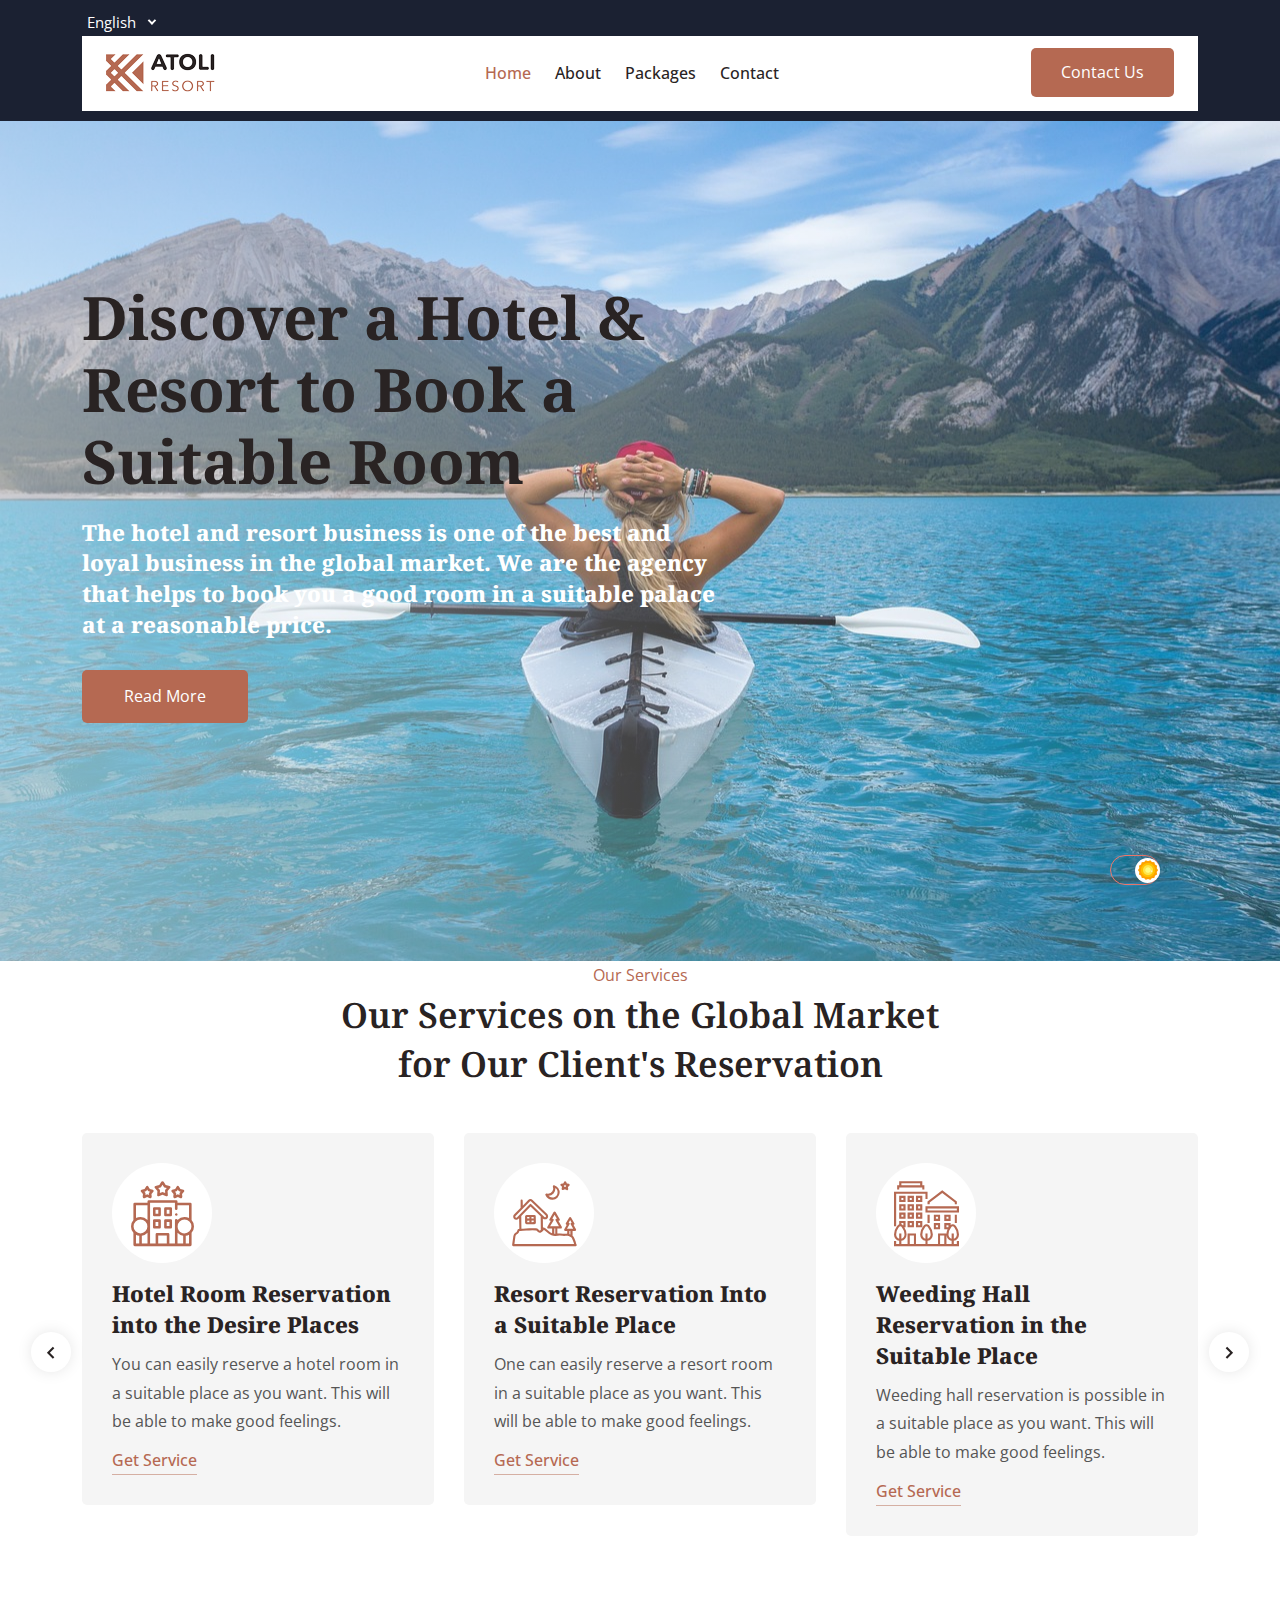
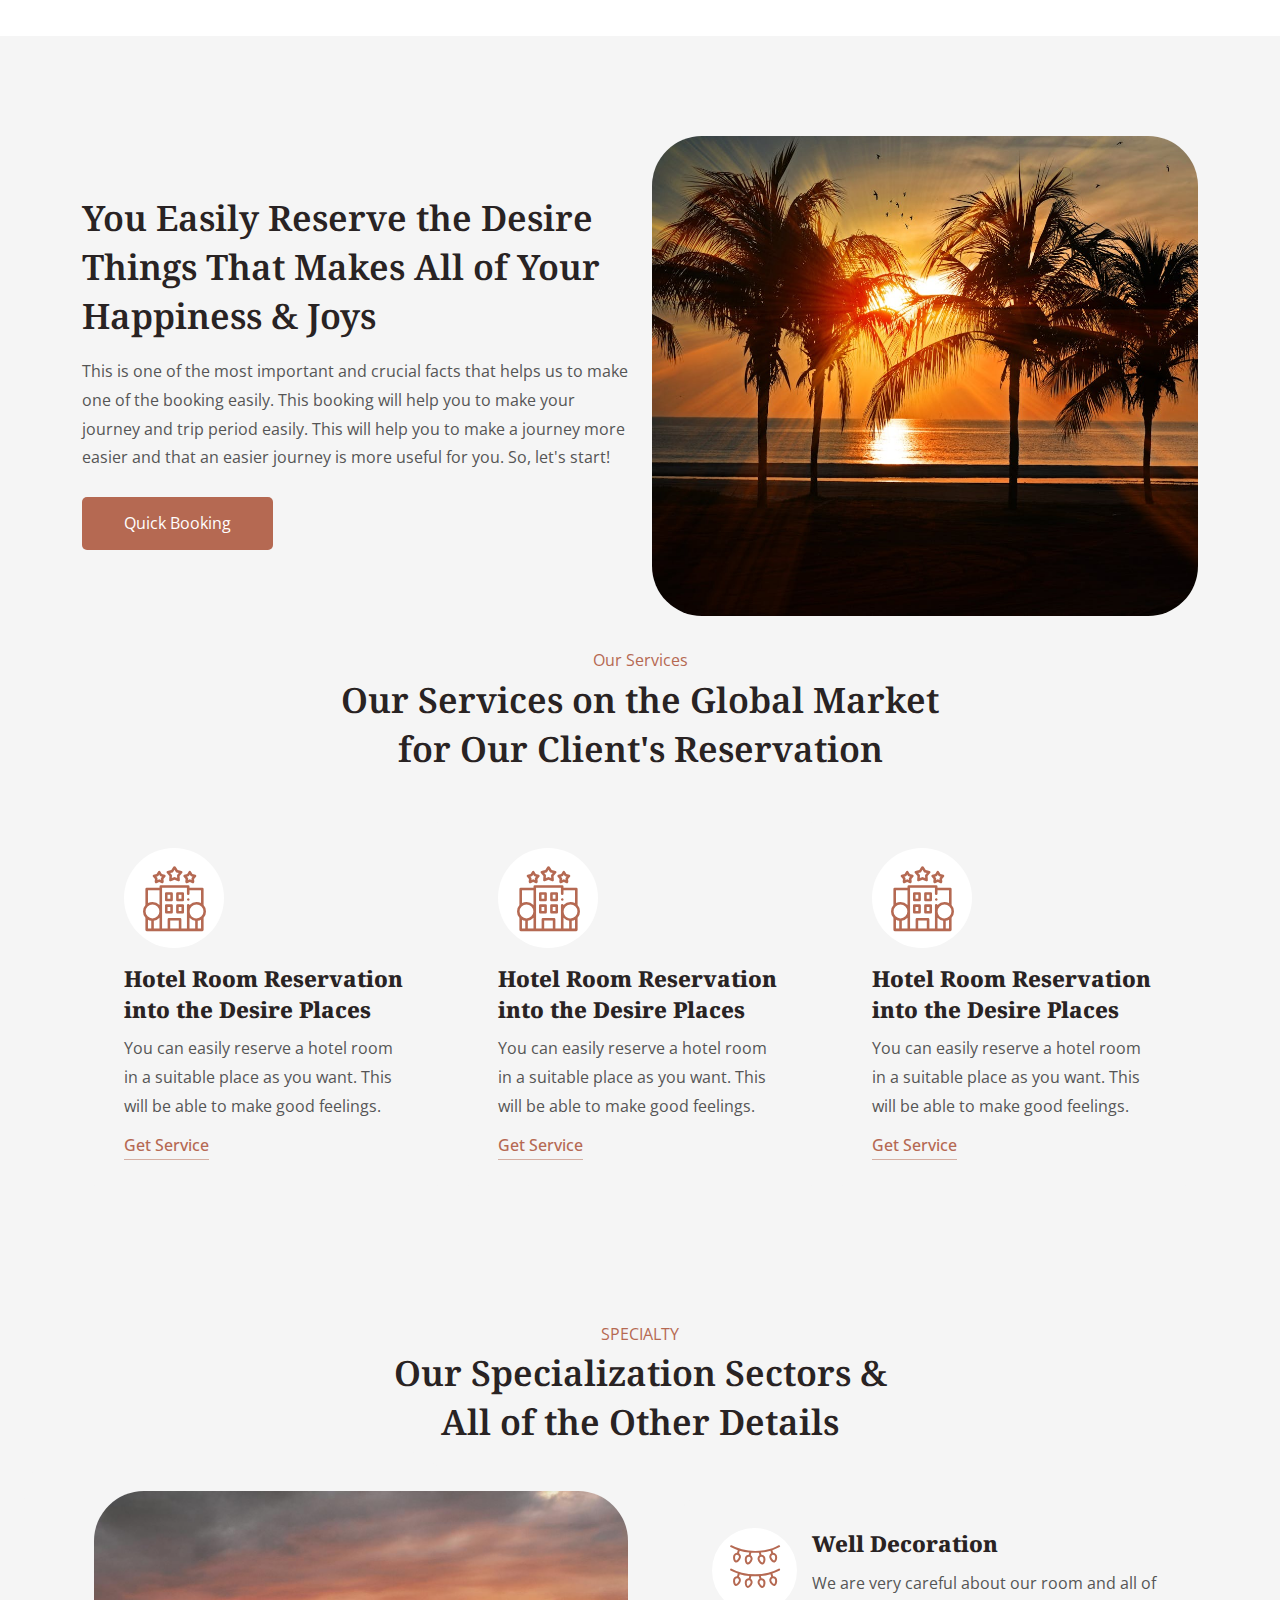
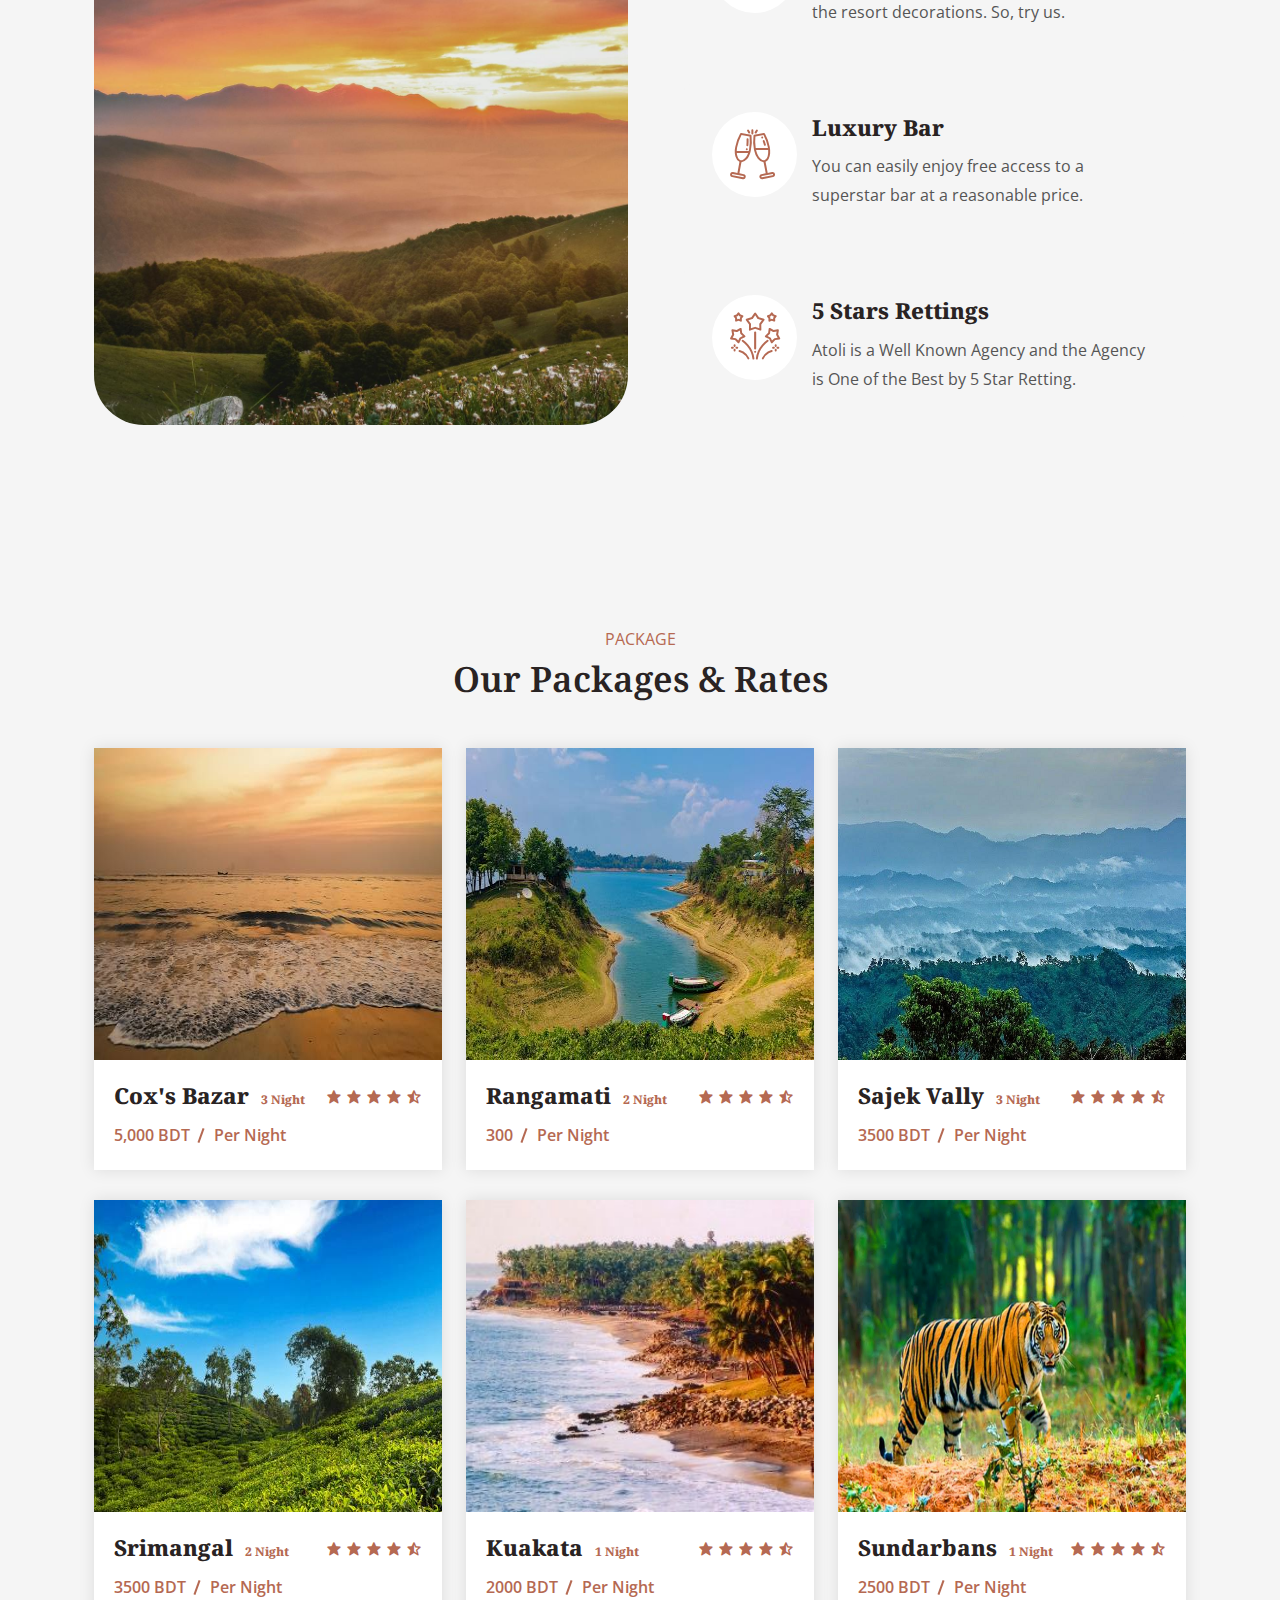
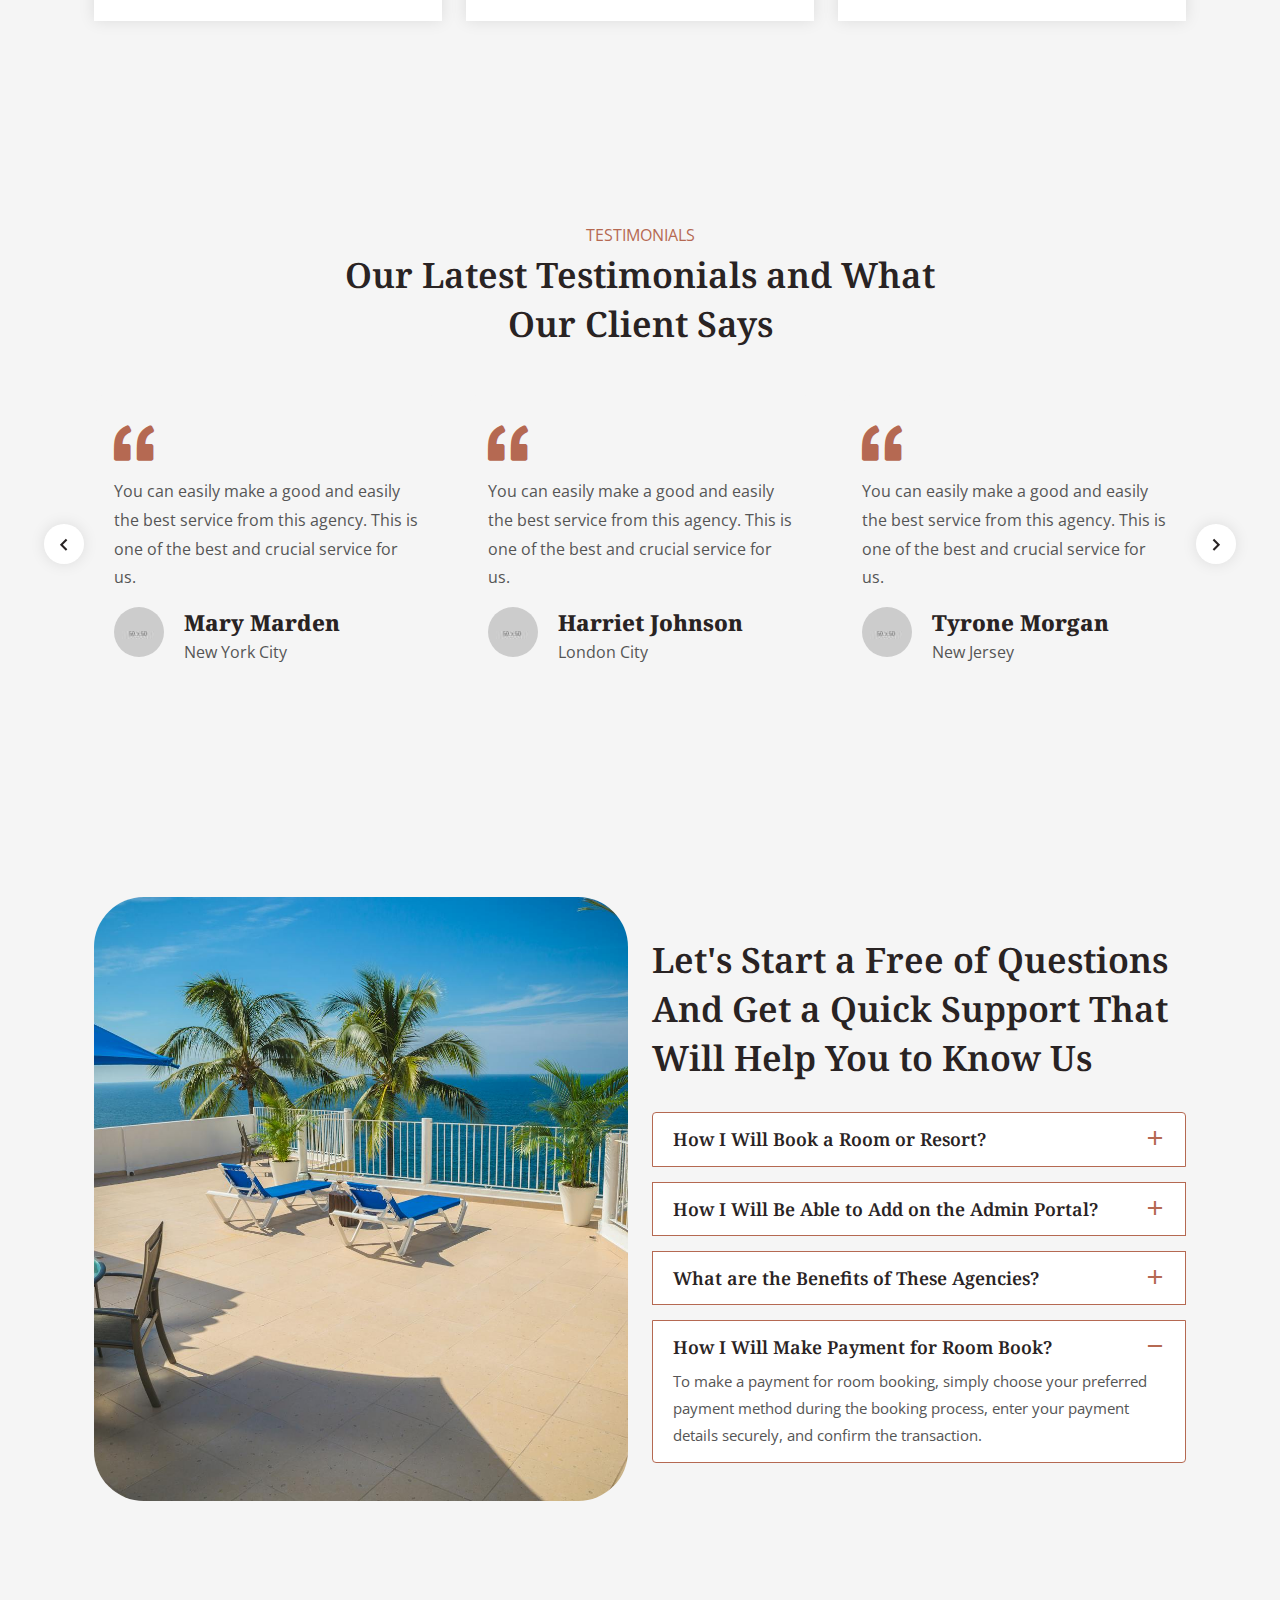
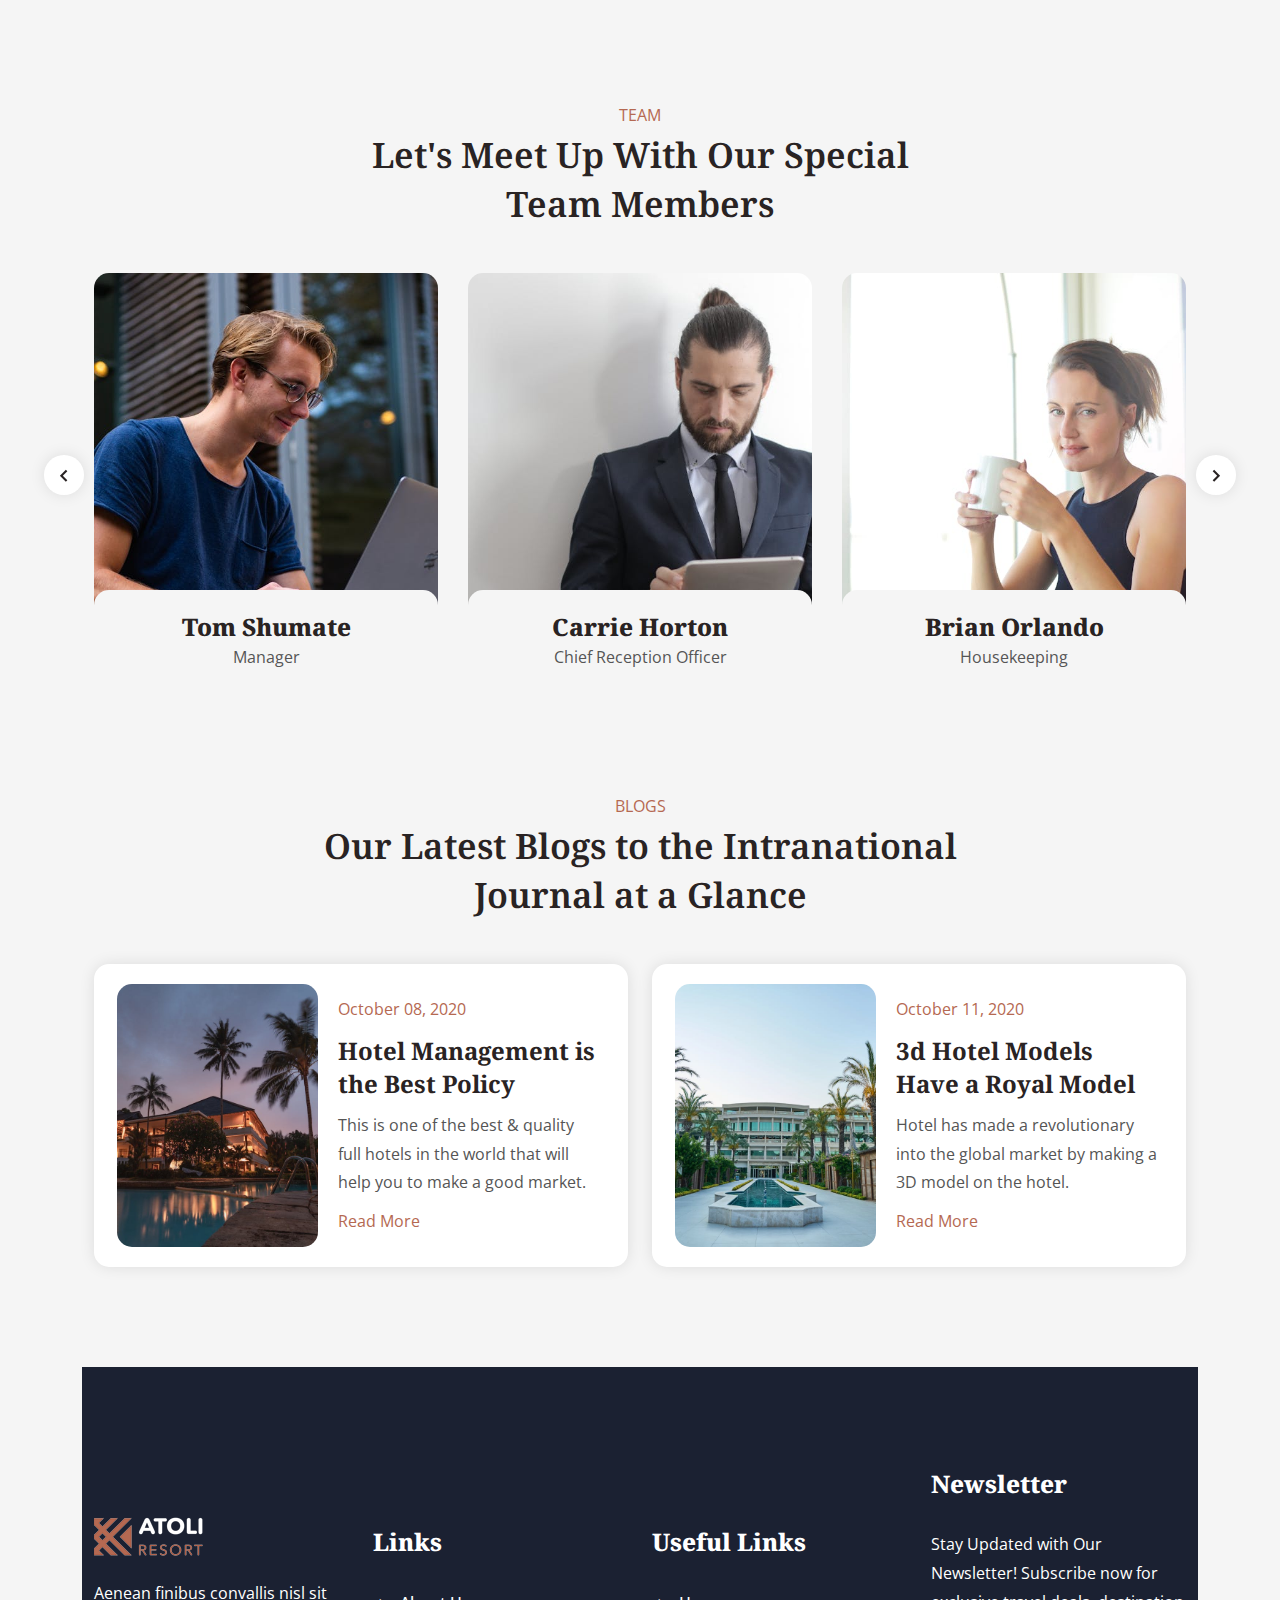
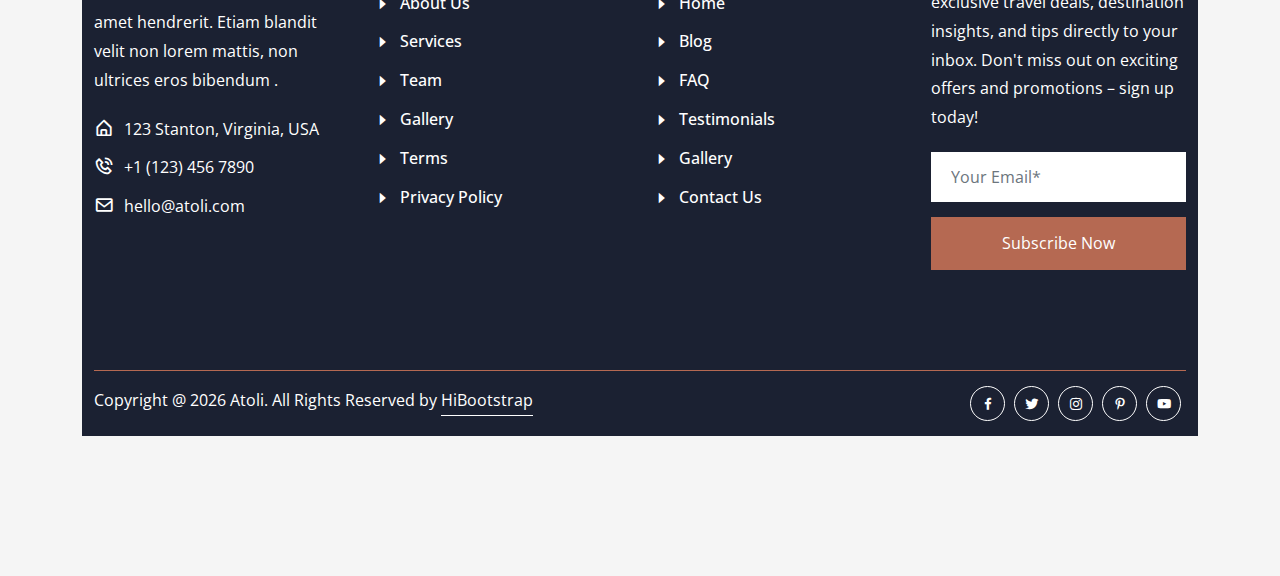
==== commit 700e29e9: "Merge remote-tracking branch 'origin/mahfuz' into dhrubo" ====
--- a/index.html
+++ b/index.html
@@ -1,1072 +1,1045 @@
-<!doctype html>
+<!DOCTYPE html>
 <html lang="zxx">
-    <head>
-        <!-- Required Meta Tags -->
-        <meta charset="UTF-8">
-        <meta name="viewport" content="width=device-width, initial-scale=1.0">
-
-        <!-- Bootstrap CSS --> 
-        <link rel="stylesheet" href="assets/css/bootstrap.min.css">
-        <!-- Animate Min CSS -->
-        <link rel="stylesheet" href="assets/css/animate.min.css">
-        <!-- Flaticon CSS -->
-        <link rel="stylesheet" href="assets/fonts/flaticon.css">
-        <!-- Boxicons CSS -->
-        <link rel="stylesheet" href="assets/css/boxicons.min.css">
-        <!-- Magnific Popup CSS -->
-        <link rel="stylesheet" href="assets/css/magnific-popup.css">
-        <!-- Owl Carousel Min CSS --> 
-        <link rel="stylesheet" href="assets/css/owl.carousel.min.css">
-        <link rel="stylesheet" href="assets/css/owl.theme.default.min.css">
-        <!-- Nice Select Min CSS --> 
-        <link rel="stylesheet" href="assets/css/nice-select.min.css">
-        <!-- Meanmenu CSS -->
-        <link rel="stylesheet" href="assets/css/meanmenu.css">
-        <!-- Jquery Ui CSS -->
-        <link rel="stylesheet" href="assets/css/jquery-ui.css">
-        <!-- Style CSS -->
-        <link rel="stylesheet" href="assets/css/style.css">
-        <!-- Responsive CSS -->
-        <link rel="stylesheet" href="assets/css/responsive.css">
-        <!-- Theme Dark CSS -->
-        <link rel="stylesheet" href="assets/css/theme-dark.css">
-
-        <!-- Favicon -->
-        <link rel="icon" type="image/png" href="assets/img/favicon.png">
-
-        <title>Atoli - Hotel & Resorts HTML Template</title>
-    </head>
-    <body>
-
-        <!-- PreLoader Start -->
-        <div class="preloader">
-            <div class="d-table">
-                <div class="d-table-cell">
-                    <div class="sk-cube-area">
-                        <div class="sk-cube1 sk-cube"></div>
-                        <div class="sk-cube2 sk-cube"></div>
-                        <div class="sk-cube4 sk-cube"></div>
-                        <div class="sk-cube3 sk-cube"></div>
-                    </div>
+
+<head>
+    <!-- Required Meta Tags -->
+    <meta charset="UTF-8" />
+    <meta name="viewport" content="width=device-width, initial-scale=1.0" />
+
+    <!-- Bootstrap CSS -->
+    <link rel="stylesheet" href="assets/css/bootstrap.min.css" />
+    <!-- Animate Min CSS -->
+    <link rel="stylesheet" href="assets/css/animate.min.css" />
+    <!-- Flaticon CSS -->
+    <link rel="stylesheet" href="assets/fonts/flaticon.css" />
+    <!-- Boxicons CSS -->
+    <link rel="stylesheet" href="assets/css/boxicons.min.css" />
+    <!-- Magnific Popup CSS -->
+    <link rel="stylesheet" href="assets/css/magnific-popup.css" />
+    <!-- Owl Carousel Min CSS -->
+    <link rel="stylesheet" href="assets/css/owl.carousel.min.css" />
+    <link rel="stylesheet" href="assets/css/owl.theme.default.min.css" />
+    <!-- Nice Select Min CSS -->
+    <link rel="stylesheet" href="assets/css/nice-select.min.css" />
+    <!-- Meanmenu CSS -->
+    <link rel="stylesheet" href="assets/css/meanmenu.css" />
+    <!-- Jquery Ui CSS -->
+    <link rel="stylesheet" href="assets/css/jquery-ui.css" />
+    <!-- Style CSS -->
+    <link rel="stylesheet" href="assets/css/style.css" />
+    <!-- Responsive CSS -->
+    <link rel="stylesheet" href="assets/css/responsive.css" />
+    <!-- Theme Dark CSS -->
+    <link rel="stylesheet" href="assets/css/theme-dark.css" />
+
+    <!-- Favicon -->
+    <link rel="icon" type="image/png" href="assets/img/favicon.png" />
+
+    <title>Atoli - Hotel & Resorts HTML Template</title>
+</head>
+
+<body>
+    <!-- PreLoader Start -->
+    <div class="preloader">
+        <div class="d-table">
+            <div class="d-table-cell">
+                <div class="sk-cube-area">
+                    <div class="sk-cube1 sk-cube"></div>
+                    <div class="sk-cube2 sk-cube"></div>
+                    <div class="sk-cube4 sk-cube"></div>
+                    <div class="sk-cube3 sk-cube"></div>
                 </div>
             </div>
         </div>
-        <!-- PreLoader End -->
-
-        <!-- Top Header Start -->
-        <header class="top-header top-header-bg">
-            <div class="container">
-                <div class="row align-items-center">
-                    <div class="col-lg-3 col-md-2 pr-0">
-                        <div class="language-list">
-                            <select class="language-list-item">
-                                <option>English</option>
-                                <option>العربيّة</option>
-                                <option>Deutsch</option>
-                                <option>Português</option>
-                                <option>简体中文</option>
-                            </select>	
-                        </div>
-                    </div>
-
-                    <div class="col-lg-9 col-md-10">
-                        <div class="header-right">
-                            <ul>
-                                <li>
-                                    <i class='bx bx-home-alt'></i>
-                                    <a href="#">123 Virgil A Stanton, Virginia, USA</a>
-                                </li>
-                                <li>
-                                    <i class='bx bx-phone-call'></i>
-                                    <a href="tel:+1-(123)-456-7890">+1 (123) 456 7890</a>
-                                </li>
-                                <li>
-                                    <i class='bx bx-envelope'></i>
-                                    <a href="mailto:hello@atoli.com">hello@atoli.com</a>
-                                </li>
-                            </ul>
-                        </div>
-                    </div>
-                </div>
-            </div>
-        </header>
-        <!-- Top Header End -->
-
-        <!-- Start Navbar Area -->
-        <div class="navbar-area">
-            <!-- Menu For Mobile Device -->
-            <div class="mobile-nav">
-                <a href="index.html" class="logo">
-                    <img src="assets/img/logos/logo-1.png" class="logo-one" alt="Logo">
-                    <img src="assets/img/logos/footer-logo1.png" class="logo-two" alt="Logo">
-                </a>
-            </div>
-
-            <!-- Menu For Desktop Device -->
-            <div class="main-nav">
-                <div class="container">
-                    <nav class="navbar navbar-expand-md navbar-light ">
-                        <a class="navbar-brand" href="index.html">
+    </div>
+    <!-- PreLoader End -->
+
+    <!-- Top Header Start -->
+    <header class="top-header top-header-bg">
+        <div class="container">
+            <div class="row align-items-center">
+                <div class="col-lg-3 col-md-2 pr-0">
+                    <div class="language-list">
+                        <select class="language-list-item">
+                            <option>English</option>
+                            <option>العربيّة</option>
+                            <option>Deutsch</option>
+                            <option>Português</option>
+                            <option>简体中文</option>
+                        </select>
+                    </div>
+                </div>
+
+                <!-- Start Navbar Area -->
+                <div class="navbar-area">
+                    <!-- Menu For Mobile Device -->
+                    <div class="mobile-nav">
+                        <a href="index.html" class="logo">
                             <img src="assets/img/logos/logo-1.png" class="logo-one" alt="Logo">
                             <img src="assets/img/logos/footer-logo1.png" class="logo-two" alt="Logo">
                         </a>
-
-                        <div class="collapse navbar-collapse mean-menu" id="navbarSupportedContent">
-                            <ul class="navbar-nav m-auto">
-                                <li class="nav-item">
-                                    <a href="index.html" class="nav-link active">
-                                        Home 
-                                    </a>
-                                </li>
-                                <li class="nav-item">
-                                    <a href="about.html" class="nav-link">
-                                        About
-                                    </a>
-                                </li>
-
-                                <li class="nav-item">
-                                    <a href="#packages" class="nav-link">
-                                        Packages
-                                    </a>
-                                </li>
-
-                                <li class="nav-item">
-                                    <a href="contact.html" class="nav-link">
-                                        Contact
-                                    </a>
-                                </li>
-
-                                <li class="nav-item-btn">
-                                    <a href="contact.html" class="default-btn btn-bg-one border-radius-5">Contact Us</a>
-                                </li>
-                            </ul>
-
-                            <div class="nav-btn">
-                                <a href="contact.html" class="default-btn btn-bg-one border-radius-5">Contact Us</a>
-                            </div>
-                        </div>
-                    </nav>
+                    </div>
+
+                    <!-- Menu For Desktop Device -->
+                    <div class="main-nav">
+                        <div class="container">
+                            <nav class="navbar navbar-expand-md navbar-light ">
+                                <a class="navbar-brand" href="index.html">
+                                    <img src="assets/img/logos/logo-1.png" class="logo-one" alt="Logo">
+                                    <img src="assets/img/logos/footer-logo1.png" class="logo-two" alt="Logo">
+                                </a>
+
+                                <div class="collapse navbar-collapse mean-menu" id="navbarSupportedContent">
+                                    <ul class="navbar-nav m-auto">
+                                        <li class="nav-item">
+                                            <a href="index.html" class="nav-link active">
+                                                Home
+                                            </a>
+                                        </li>
+                                        <li class="nav-item">
+                                            <a href="about.html" class="nav-link">
+                                                About
+                                            </a>
+                                        </li>
+
+                                        <li class="nav-item">
+                                            <a href="#packages" class="nav-link">
+                                                Packages
+                                            </a>
+                                        </li>
+
+                                        <li class="nav-item">
+                                            <a href="contact.html" class="nav-link">
+                                                Contact
+                                            </a>
+                                        </li>
+
+                                        <li class="nav-item-btn">
+                                            <a href="contact.html"
+                                                class="default-btn btn-bg-one border-radius-5">Contact Us</a>
+                                        </li>
+                                    </ul>
+
+                                    <div class="nav-btn">
+                                        <a href="contact.html" class="default-btn btn-bg-one border-radius-5">Contact
+                                            Us</a>
+                                    </div>
+                                </div>
+                            </nav>
+                        </div>
+                    </div>
                 </div>
             </div>
         </div>
-        <!-- End Navbar Area -->
-
-        <!-- Banner Area -->
-        <div class="banner-area">
-            <div class="container">
-                <div class="banner-content">
-                    <h1>Discover a Hotel & Resort to Book a Suitable Room</h1>
-                    <h3>
-                        The hotel and resort business is one of the best and loyal business in the global market.
-                        We are the agency that helps to book you a good room in a suitable palace at a reasonable price.
-                    </h3>
-                    <div class="banner-btn">
-                        <a href="#" class="default-btn btn-bg-one border-radius-5">Read More</a>
-                    </div>
+    </header>
+    <!-- Top Header End -->
+
+    <!-- Banner Area -->
+    <div class="banner-area">
+        <div class="container">
+            <div class="banner-content">
+                <h1>Discover a Hotel & Resort to Book a Suitable Room</h1>
+                <h3>
+                    The hotel and resort business is one of the best and loyal business in the global market.
+                    We are the agency that helps to book you a good room in a suitable palace at a reasonable price.
+                </h3>
+                <div class="banner-btn">
+                    <a href="#" class="default-btn btn-bg-one border-radius-5">Read More</a>
                 </div>
             </div>
         </div>
-        <!-- Banner Area End -->
-
-        <!-- Banner Form Area -->
-        <div class="banner-form-area">
-            <div class="container">
-                <div class="banner-form">
-                    <form>
-                        <div class="row align-items-center">
-                            <div class="col-lg-3 col-md-3">
-                                <div class="form-group">
-                                    <label>CHECK IN TIME</label>
-                                    <div class="input-group">
-                                        <input id="datetimepicker" type="text" class="form-control" placeholder="11/02/2020">
-                                        <span class="input-group-addon"></span>
-                                    </div>
-                                    <i class='bx bxs-chevron-down'></i>	
-                                </div>
-                            </div>
-
-                            <div class="col-lg-3 col-md-3">
-                                <div class="form-group">
-                                    <label>CHECK OUT TIME</label>
-                                    <div class="input-group">
-                                        <input id="datetimepicker-check" type="text" class="form-control" placeholder="11/02/2020">
-                                        <span class="input-group-addon"></span>
-                                    </div>
-                                    <i class='bx bxs-chevron-down'></i>	
-                                </div>
-                            </div>
-
-                            <div class="col-lg-2 col-md-2">
-                                <div class="form-group">
-                                    <label>GUESTS</label>
-                                    <select class="form-control">
-                                        <option>01</option>
-                                        <option>02</option>
-                                        <option>03</option>
-                                        <option>04</option>
-                                    </select>	
-                                </div>
-                            </div>
-
-                            <div class="col-lg-4 col-md-4">
-                                <button type="submit" class="default-btn btn-bg-one border-radius-5">
-                                    Check Arability
-                                </button>
-                            </div>
-                        </div>
-                    </form>
+    </div>
+    </div>
+    </div>
+    </div>
+    <!-- About Area End -->
+
+    <!-- Services Area -->
+    <div class="services-area pb-70">
+        <div class="container">
+            <div class="section-title text-center">
+                <span>Our Services</span>
+                <h2>
+                    Our Services on the Global Market for Our Client's Reservation
+                </h2>
+            </div>
+            <div class="services-slider owl-carousel owl-theme pt-45">
+                <div class="services-item">
+                    <i class="flaticon-hotel"></i>
+                    <h3>
+                        <a href="service-details.html">Hotel Room Reservation into the Desire Places</a>
+                    </h3>
+                    <p>
+                        You can easily reserve a hotel room in a suitable place as you
+                        want. This will be able to make good feelings.
+                    </p>
+                    <a href="service-details.html" class="get-btn">Get Service</a>
+                </div>
+
+                <div class="services-item">
+                    <i class="flaticon-resort"></i>
+                    <h3>
+                        <a href="service-details.html">Resort Reservation Into a Suitable Place</a>
+                    </h3>
+                    <p>
+                        One can easily reserve a resort room in a suitable place as you
+                        want. This will be able to make good feelings.
+                    </p>
+                    <a href="service-details.html" class="get-btn">Get Service</a>
+                </div>
+
+                <div class="services-item">
+                    <i class="flaticon-buildings"></i>
+                    <h3>
+                        <a href="service-details.html">Weeding Hall Reservation in the Suitable Place</a>
+                    </h3>
+                    <p>
+                        Weeding hall reservation is possible in a suitable place as you
+                        want. This will be able to make good feelings.
+                    </p>
+                    <a href="service-details.html" class="get-btn">Get Service</a>
+                </div>
+
+                <div class="services-item">
+                    <i class="flaticon-calendar"></i>
+                    <h3>
+                        <a href="service-details.html">Book Now to Secure Availability Time Now</a>
+                    </h3>
+                    <p>
+                        You can easily reserve a hotel room in a suitable place as you
+                        want. This will be able to make good feelings.
+                    </p>
+                    <a href="service-details.html" class="get-btn">Get Service</a>
                 </div>
             </div>
         </div>
-        <!-- Banner Form Area End -->
-
-        <!-- About Area -->
-        <div class="about-area pt-100 pb-70">
-            <div class="container-fluid">
-                <div class="row align-items-center">
-                    <div class="col-lg-6">
-                        <div class="about-img">
-                            <img src="assets/img/custom/about-us.jpg" alt="Images">
-                        </div>
-                    </div>
-
-                    <div class="col-lg-6">
-                        <div class="about-content">
-                            <div class="section-title">
-                                <span>About Us</span>
-                                <h2>We Are More Than 20+ Global Exp. And We Have a Lots of Reasons Into The Choose Us From Other</h2>
+    </div>
+    <!-- Services Area End -->
+
+    <!-- Reservation Area -->
+    <div class="reservation-area section-bg pt-100 pb-70">
+        <div class="container">
+            <div class="row align-items-center">
+                <div class="col-lg-6">
+                    <div class="reservation-content">
+                        <div class="section-title">
+                            <h2>
+                                <a href="reservation.html">You Easily Reserve the Desire Things That Makes All of Your
+                                    Happiness & Joys</a>
+                            </h2>
+                            <p>
+                                This is one of the most important and crucial facts that helps
+                                us to make one of the booking easily. This booking will help
+                                you to make your journey and trip period easily. This will
+                                help you to make a journey more easier and that an easier
+                                journey is more useful for you. So, let's start!
+                            </p>
+                        </div>
+                        <a href="#" class="default-btn btn-bg-one border-radius-5">Quick Booking</a>
+                    </div>
+                </div>
+
+                <div class="col-lg-6">
+                    <div class="reservation-img">
+                        <img src="assets/img/custom/quick-booking.jpg" alt="Images" />
+                    </div>
+                </div>
+            </div>
+            <!-- About Area End -->
+
+            <!-- Services Area -->
+            <div id="services" class="services-area pb-70">
+                <div class="container">
+                    <div class="section-title text-center">
+                        <span>Our Services</span>
+                        <h2>Our Services on the Global Market for Our Client's Reservation</h2>
+                    </div>
+                    <div class="services-slider owl-carousel owl-theme pt-45">
+                        <div class="services-item">
+                            <i class="flaticon-hotel"></i>
+                            <h3><a href="service-details.html">Hotel Room Reservation into the Desire Places</a></h3>
+                            <p>You can easily reserve a hotel room in a suitable place as you want. This will be able to
+                                make good feelings.</p>
+                            <a href="service-details.html" class="get-btn">Get Service</a>
+                        </div>
+                    </div>
+                </div>
+                <!-- Reservation Area End -->
+
+                <!-- Specialty Area End -->
+                <div class="specialty-area pt-100 pb-70">
+                    <div class="container">
+                        <div class="section-title text-center">
+                            <span>SPECIALTY</span>
+                            <h2>Our Specialization Sectors & All of the Other Details</h2>
+                        </div>
+
+                        <div class="row pt-45 align-items-center">
+                            <div class="col-lg-6 col-xxl-7">
+                                <div class="specialty-img">
+                                    <img src="assets/img/custom/speciality.jpg" alt="Images" />
+                                </div>
+                            </div>
+
+                            <div class="col-lg-6 col-xxl-5">
+                                <div class="specialty-list">
+                                    <div class="row">
+                                        <div class="col-lg-12">
+                                            <div class="specialty-list-card">
+                                                <i class="flaticon-decoration"></i>
+                                                <h3>Well Decoration</h3>
+                                                <p>
+                                                    We are very careful about our room and all of the resort
+                                                    decorations. So, try us.
+                                                </p>
+                                            </div>
+                                        </div>
+
+                                        <div class="col-lg-12">
+                                            <div class="specialty-list-card">
+                                                <i class="flaticon-champagne-glass"></i>
+                                                <h3>Luxury Bar</h3>
+                                                <p>
+                                                    You can easily enjoy free access to a superstar bar at a
+                                                    reasonable price.
+                                                </p>
+                                            </div>
+                                        </div>
+
+                                        <div class="col-lg-12">
+                                            <div class="specialty-list-card">
+                                                <i class="flaticon-fireworks"></i>
+                                                <h3>5 Stars Rettings</h3>
+                                                <p>
+                                                    Atoli is a Well Known Agency and the Agency is One of the
+                                                    Best by 5 Star Retting.
+                                                </p>
+                                            </div>
+                                        </div>
+                                    </div>
+                                </div>
+                            </div>
+                        </div>
+                    </div>
+                </div>
+                <!-- Specialty Area End -->
+
+                <!-- Room Area -->
+                <!-- <div class="room-area pt-100 pb-70 section-bg">
+                    <div class="container">
+                        <div class="row pt-45"> -->
+                <!-- Room Area -->
+                <div id="packages" class="room-area pt-100 pb-70 section-bg">
+                    <div class="container">
+                        <div class="section-title text-center">
+                            <span>PACKAGE</span>
+                            <h2>Our Packages & Rates</h2>
+                        </div>
+                        <div class="row pt-45">
+                            <div class="col-lg-4 col-md-6">
+                                <div class="room-card">
+                                    <img src="assets/img/custom/coxbazar.jpg" alt="Images">
+                                    <div class="content">
+                                        <h3>Cox's Bazar <span>3 Night</span></h3>
+                                        <div>
+                                            <ul>
+                                                <li>5,000 BDT</li>
+                                                <li>Per Night</li>
+                                            </ul>
+                                        </div>
+                                        <div class="rating">
+                                            <i class='bx bxs-star'></i>
+                                            <i class='bx bxs-star'></i>
+                                            <i class='bx bxs-star'></i>
+                                            <i class='bx bxs-star'></i>
+                                            <i class='bx bxs-star-half'></i>
+                                        </div>
+                                    </div>
+                                </div>
+                            </div>
+
+                            <div class="col-lg-4 col-md-6">
+                                <div class="room-card">
+                                    <img src="assets/img/custom/rangamati.jpg" alt="Images">
+                                    <div class="content">
+                                        <h3>Rangamati <span>2 Night</span></h3>
+                                        <ul>
+                                            <li>300</li>
+                                            <li>Per Night</li>
+                                        </ul>
+                                        <div class="rating">
+                                            <i class='bx bxs-star'></i>
+                                            <i class='bx bxs-star'></i>
+                                            <i class='bx bxs-star'></i>
+                                            <i class='bx bxs-star'></i>
+                                            <i class='bx bxs-star-half'></i>
+                                        </div>
+                                    </div>
+                                </div>
+                            </div>
+
+                            <div class="col-lg-4 col-md-6">
+                                <div class="room-card">
+                                    <img src="assets/img/custom/sajek.jpg" alt="Images">
+                                    <div class="content">
+                                        <h3>Sajek Vally <span>3 Night</span></h3>
+                                        <ul>
+                                            <li>3500 BDT</li>
+                                            <li>Per Night</li>
+                                        </ul>
+                                        <div class="rating">
+                                            <i class='bx bxs-star'></i>
+                                            <i class='bx bxs-star'></i>
+                                            <i class='bx bxs-star'></i>
+                                            <i class='bx bxs-star'></i>
+                                            <i class='bx bxs-star-half'></i>
+                                        </div>
+                                    </div>
+                                </div>
+                            </div>
+
+                            <div class="col-lg-4 col-md-6">
+                                <div class="room-card">
+                                    <img src="assets/img/custom/srimangal.jpg" alt="Images">
+                                    <div class="content">
+                                        <h3>Srimangal <span>2 Night</span></h3>
+                                        <ul>
+                                            <li>3500 BDT</li>
+                                            <li>Per Night</li>
+                                        </ul>
+                                        <div class="rating">
+                                            <i class='bx bxs-star'></i>
+                                            <i class='bx bxs-star'></i>
+                                            <i class='bx bxs-star'></i>
+                                            <i class='bx bxs-star'></i>
+                                            <i class='bx bxs-star-half'></i>
+                                        </div>
+                                    </div>
+                                </div>
+                            </div>
+
+                            <div class="col-lg-4 col-md-6">
+                                <div class="room-card">
+                                    <img src="assets/img/custom/kuakata.jpg" alt="Images">
+                                    <div class="content">
+                                        <h3>Kuakata <span>1 Night</span></h3>
+                                        <ul>
+                                            <li>2000 BDT</li>
+                                            <li>Per Night</li>
+                                        </ul>
+                                        <div class="rating">
+                                            <i class='bx bxs-star'></i>
+                                            <i class='bx bxs-star'></i>
+                                            <i class='bx bxs-star'></i>
+                                            <i class='bx bxs-star'></i>
+                                            <i class='bx bxs-star-half'></i>
+                                        </div>
+                                    </div>
+                                </div>
+                            </div>
+
+                            <div class="col-lg-4 col-md-6">
+                                <div class="room-card">
+                                    <img src="assets/img/custom/sundarbans.jpg" alt="Images">
+                                    <div class="content">
+                                        <h3>Sundarbans <span>1 Night</span></h3>
+                                        <ul>
+                                            <li>2500 BDT</li>
+                                            <li>Per Night</li>
+                                        </ul>
+                                        <div class="rating">
+                                            <i class='bx bxs-star'></i>
+                                            <i class='bx bxs-star'></i>
+                                            <i class='bx bxs-star'></i>
+                                            <i class='bx bxs-star'></i>
+                                            <i class='bx bxs-star-half'></i>
+                                        </div>
+                                    </div>
+                                </div>
+                            </div>
+                        </div>
+                    </div>
+                </div>
+                <!-- Room Area End -->
+
+                <!-- Testimonials Area -->
+                <div class="testimonials-area pt-100 pb-70">
+                    <div class="container">
+                        <div class="section-title text-center">
+                            <span>TESTIMONIALS</span>
+                            <h2>Our Latest Testimonials and What Our Client Says</h2>
+                        </div>
+                        <div class="testimonials-slider owl-carousel owl-theme pt-45">
+                            <div class="testimonials-item">
+                                <i class="flaticon-left-quote"></i>
                                 <p>
-                                    Lorem ipsum dolor sit amet, consectetur adipiscing elit. Vestibulum tristique augue quis neque ornare fermentum.
-                                    In sit amet mattis diam. Sed id aliquam nulla. In porttitor et turpis non pretium.
+                                    You can easily make a good and easily the best service from this
+                                    agency. This is one of the best and crucial service for us.
                                 </p>
-                            </div>
-
-                            <ul>
-                                <li>
-                                    <i class="flaticon-restaurant"></i>
-                                    <div class="content">
-                                        <h3>Restaurant Facilities</h3>
-                                        <p>
-                                            We are one of the best company in the global market and we have a restaurant
-                                            facilities for all of our guides and all of our guests.
-                                        </p>
-                                    </div>
-                                </li>
-                                <li>
-                                    <i class="flaticon-wifi-signal-1"></i>
-                                    <div class="content">
-                                        <h3>Free Wifi Facilities</h3>
-                                        <p>
-                                            This is the place where you will get a free wifi zone on a reasonable price and this
-                                            will help you to make a colourful happy moments.
-                                        </p>
-                                    </div>
-                                </li>
-                            </ul>
-                            <a href="#" class="default-btn btn-bg-one border-radius-5">Read More</a>
-                        </div>
-                    </div>
-                </div>
-
-            </div>
-        </div>
-        <!-- About Area End -->
-        
-        <!-- Services Area -->
-        <div id="services" class="services-area pb-70">
-            <div class="container">
-                <div class="section-title text-center">
-                    <span>Our Services</span>
-                    <h2>Our Services on the Global Market for Our Client's Reservation</h2>
-                </div>
-                <div class="services-slider owl-carousel owl-theme pt-45">
-                    <div class="services-item">
-                        <i class="flaticon-hotel"></i>
-                        <h3><a href="service-details.html">Hotel Room Reservation into the Desire Places</a></h3>
-                        <p>You can easily reserve a hotel room in a suitable place as you want. This will be able to make good feelings.</p>
-                        <a href="service-details.html" class="get-btn">Get Service</a>
-                    </div>
-
-                    <div class="services-item">
-                        <i class="flaticon-resort"></i>
-                        <h3><a href="service-details.html">Resort Reservation Into a Suitable Place</a></h3>
-                        <p>One can easily reserve a resort room in a suitable place as you want. This will be able to make good feelings.</p>
-                        <a href="service-details.html" class="get-btn">Get Service</a>
-                    </div>
-
-                    <div class="services-item">
-                        <i class="flaticon-buildings"></i>
-                        <h3><a href="service-details.html">Weeding Hall Reservation in the Suitable Place</a></h3>
-                        <p>Weeding hall reservation is possible in a suitable place as you want. This will be able to make good feelings.</p>
-                        <a href="service-details.html" class="get-btn">Get Service</a>
-                    </div>
-
-                    <div class="services-item">
-                        <i class="flaticon-calendar"></i>
-                        <h3><a href="service-details.html">Book Now to Secure Availability Time Now</a></h3>
-                        <p>You can easily reserve a hotel room in a suitable place as you want. This will be able to make good feelings.</p>
-                        <a href="service-details.html" class="get-btn">Get Service</a>
-                    </div>
-                </div>
-            </div>
-        </div>
-        <!-- Services Area End -->
-
-        <!-- Reservation Area -->
-        <div class="reservation-area section-bg pt-100 pb-70">
-            <div class="container">
-                <div class="row align-items-center">
-                    <div class="col-lg-6">
-                        <div class="reservation-content">
-                            <div class="section-title">
-                                <h2> <a href="reservation.html">You Easily Reserve the Desire Things That Makes All of Your Happiness & Joys</a></h2>
-                                <p>
-                                    This is one of the most important and crucial facts that helps us to make one of the booking easily. This booking will help you to make your journey and
-                                    trip period easily. This will help you to make a journey more easier and that an easier journey is more useful for you. So, let's start!
-                                </p>
-                            </div>
-                            <a href="#" class="default-btn btn-bg-one border-radius-5">Quick Booking</a>
-                        </div>
-                    </div>
-
-                    <div class="col-lg-6">
-                        <div class="reservation-img">
-                            <img src="assets/img/custom/quick-booking.jpg" alt="Images">
-                        </div>
-                    </div>
-                </div>
-            </div>
-        </div>
-        <!-- Reservation Area End -->
-
-        <!-- Specialty Area End -->
-        <div class="specialty-area pt-100 pb-70">
-            <div class="container">
-                <div class="section-title text-center">
-                    <span>SPECIALTY</span>
-                    <h2>Our Specialization Sectors & All of the Other Details</h2>
-                </div>
-
-                <div class="row pt-45 align-items-center">
-                    <div class="col-lg-6 col-xxl-7">
-                        <div class="specialty-img">
-                            <img src="assets/img/custom/speciality.jpg" alt="Images">
-                        </div>
-                    </div>
-
-                    <div class="col-lg-6 col-xxl-5">
-                        <div class="specialty-list">
-                            <div class="row">
-                                <div class="col-lg-12">
-                                    <div class="specialty-list-card">
-                                        <i class="flaticon-decoration"></i>
-                                        <h3>Well Decoration</h3>
-                                        <p>We are very careful about our room and all of the resort decorations. So, try us.</p>
-                                    </div>
-                                </div>
-
-                                <div class="col-lg-12">
-                                    <div class="specialty-list-card">
-                                        <i class="flaticon-champagne-glass"></i>
-                                        <h3>Luxury Bar</h3>
-                                        <p>You can easily enjoy free access to a superstar bar at a reasonable price.</p>
-                                    </div>
-                                </div>
-
-                                <div class="col-lg-12">
-                                    <div class="specialty-list-card">
-                                        <i class="flaticon-fireworks"></i>
-                                        <h3>5 Stars Rettings</h3>
-                                        <p>Atoli is a Well Known Agency and the Agency is One of the Best by 5 Star Retting. </p>
-                                    </div>
-                                </div>
-                            </div>
-                        </div>
-                    </div>
-                </div>
-            </div>
-        </div>
-        <!-- Specialty Area End -->
-
-        <!-- Room Area -->
-        <div id="packages" class="room-area pt-100 pb-70 section-bg">
-            <div class="container">
-                <div class="section-title text-center">
-                    <span>PACKAGE</span>
-                    <h2>Our Packages & Rates</h2>
-                </div>
-                <div class="row pt-45">
-                    <div class="col-lg-4 col-md-6">
-                        <div class="room-card">
-                                <img src="assets/img/custom/coxbazar.jpg" alt="Images">
-                            <div class="content">
-                                <h3>Cox's Bazar <span>3 Night</span></h3>
-                               <div>
                                 <ul>
-                                    <li>5,000 BDT</li>
-                                    <li>Per Night</li>
-                                </ul>
-                               </div>
-                                <div class="rating">
-                                    <i class='bx bxs-star'></i>
-                                    <i class='bx bxs-star'></i>
-                                    <i class='bx bxs-star'></i>
-                                    <i class='bx bxs-star'></i>
-                                    <i class='bx bxs-star-half'></i>
-                                </div>
-                            </div>
-                        </div>
-                    </div>
-
-                    <div class="col-lg-4 col-md-6">
-                        <div class="room-card">
-                                <img src="assets/img/custom/rangamati.jpg" alt="Images">
-                            <div class="content">
-                                <h3>Rangamati <span>2 Night</span></h3>
-                                <ul>
-                                    <li>300</li>
-                                    <li>Per Night</li>
-                                </ul>
-                                <div class="rating">
-                                    <i class='bx bxs-star'></i>
-                                    <i class='bx bxs-star'></i>
-                                    <i class='bx bxs-star'></i>
-                                    <i class='bx bxs-star'></i>
-                                    <i class='bx bxs-star-half'></i>
-                                </div>
-                            </div>
-                        </div>
-                    </div>
-
-                    <div class="col-lg-4 col-md-6">
-                        <div class="room-card">
-                                <img src="assets/img/custom/sajek.jpg" alt="Images">
-                            <div class="content">
-                                <h3>Sajek Vally <span>3 Night</span></h3>
-                                <ul>
-                                    <li>3500 BDT</li>
-                                    <li>Per Night</li>
-                                </ul>
-                                <div class="rating">
-                                    <i class='bx bxs-star'></i>
-                                    <i class='bx bxs-star'></i>
-                                    <i class='bx bxs-star'></i>
-                                    <i class='bx bxs-star'></i>
-                                    <i class='bx bxs-star-half'></i>
-                                </div>
-                            </div>
-                        </div>
-                    </div>
-
-                    <div class="col-lg-4 col-md-6">
-                        <div class="room-card">
-                                <img src="assets/img/custom/srimangal.jpg" alt="Images">
-                            <div class="content">
-                                <h3>Srimangal <span>2 Night</span></h3>
-                                <ul>
-                                    <li>3500 BDT</li>
-                                    <li>Per Night</li>
-                                </ul>
-                                <div class="rating">
-                                    <i class='bx bxs-star'></i>
-                                    <i class='bx bxs-star'></i>
-                                    <i class='bx bxs-star'></i>
-                                    <i class='bx bxs-star'></i>
-                                    <i class='bx bxs-star-half'></i>
-                                </div>
-                            </div>
-                        </div>
-                    </div>
-
-                    <div class="col-lg-4 col-md-6">
-                        <div class="room-card">
-                                <img src="assets/img/custom/kuakata.jpg" alt="Images">
-                            <div class="content">
-                                <h3>Kuakata <span>1 Night</span></h3>
-                                <ul>
-                                    <li>2000 BDT</li>
-                                    <li>Per Night</li>
-                                </ul>
-                                <div class="rating">
-                                    <i class='bx bxs-star'></i>
-                                    <i class='bx bxs-star'></i>
-                                    <i class='bx bxs-star'></i>
-                                    <i class='bx bxs-star'></i>
-                                    <i class='bx bxs-star-half'></i>
-                                </div>
-                            </div>
-                        </div>
-                    </div>
-
-                    <div class="col-lg-4 col-md-6">
-                        <div class="room-card">
-                                <img src="assets/img/custom/sundarbans.jpg" alt="Images">
-                            <div class="content">
-                                <h3>Sundarbans <span>1 Night</span></h3>
-                                <ul>
-                                    <li>2500 BDT</li>
-                                    <li>Per Night</li>
-                                </ul>
-                                <div class="rating">
-                                    <i class='bx bxs-star'></i>
-                                    <i class='bx bxs-star'></i>
-                                    <i class='bx bxs-star'></i>
-                                    <i class='bx bxs-star'></i>
-                                    <i class='bx bxs-star-half'></i>
-                                </div>
-                            </div>
-                        </div>
-                    </div>
-                </div>
-            </div>
-        </div>
-        <!-- Room Area End -->
-
-        <!-- Testimonials Area -->
-        <div class="testimonials-area pt-100 pb-70">
-            <div class="container">
-                <div class="section-title text-center">
-                    <span>TESTIMONIALS</span>
-                    <h2>Our Latest Testimonials and What Our Client Says</h2>
-                </div>
-                <div class="testimonials-slider owl-carousel owl-theme pt-45">
-                    <div class="testimonials-item">
-                        <i class="flaticon-left-quote"></i>
-                        <p>
-                            You can easily make a good and easily the best service from this agency. This is one 
-                            of the best and crucial service for us. 
-                        </p>
-                        <ul>
-                            <li>
-                                <img src="assets/img/testimonials/testimonials-img1.jpg" alt="Images">
-                                <h3>Mary Marden</h3>
-                                <span>New York City</span>
-                            </li>
-                        </ul>
-                    </div>
-
-                    <div class="testimonials-item">
-                        <i class="flaticon-left-quote"></i>
-                        <p>
-                            You can easily make a good and easily the best service from this agency. This is one 
-                            of the best and crucial service for us. 
-                        </p>
-                        <ul>
-                            <li>
-                                <img src="assets/img/testimonials/testimonials-img2.jpg" alt="Images">
-                                <h3>Harriet Johnson</h3>
-                                <span>London City</span>
-                            </li>
-                        </ul>
-                    </div>
-
-                    <div class="testimonials-item">
-                        <i class="flaticon-left-quote"></i>
-                        <p>
-                            You can easily make a good and easily the best service from this agency. This is one 
-                            of the best and crucial service for us. 
-                        </p>
-                        <ul>
-                            <li>
-                                <img src="assets/img/testimonials/testimonials-img3.jpg" alt="Images">
-                                <h3>Tyrone Morgan</h3>
-                                <span>New Jersey</span>
-                            </li>
-                        </ul>
-                    </div>
-
-                    <div class="testimonials-item">
-                        <i class="flaticon-left-quote"></i>
-                        <p>
-                            You can easily make a good and easily the best service from this agency. This is one 
-                            of the best and crucial service for us. 
-                        </p>
-                        <ul>
-                            <li>
-                                <img src="assets/img/testimonials/testimonials-img4.jpg" alt="Images">
-                                <h3>Julia Rose</h3>
-                                <span>Budapest</span>
-                            </li>
-                        </ul>
-                    </div>
-                </div>
-            </div>
-        </div>
-        <!-- Testimonials Area End -->
-
-        <!-- FAQ Area -->
-        <div class="faq-area pt-100 pb-70 section-bg">
-            <div class="container">
-                <div class="row align-items-center">
-                    <div class="col-lg-6 col-xxl-7">
-                        <div class="faq-img">
-                            <img src="assets/img/custom/view.jpg" alt="Images">
-                        </div>
-                    </div>
-
-                    <div class="col-lg-6 col-xxl-5">
-                        <div class="faq-content">
-                            <div class="section-title">
-                                <h2>Let's Start a Free of Questions And Get a Quick Support That Will Help You to Know Us</h2>
-                            </div>
-
-                            <div class="faq-accordion">
-                                <ul class="accordion">
-                                    <li class="accordion-item">
-                                        <a class="accordion-title" href="javascript:void(0)">
-                                            <i class='bx bx-plus'></i>
-                                            How I Will Book a Room or Resort?
-                                        </a>
-        
-                                        <div class="accordion-content">
-                                            <p> 
-                                                Lorem ipsum dolor sit amet, consectetur adipiscing elit. Etiam at diam leo. Mauris a ante placerat,
-                                                dignissim orci eget, viverra ante. Mauris ornare pellentesque augue. Curabitur leo nibh, ultrices 
-                                                vel ultricies eu, vulputate at felis.
-                                            </p>
-                                        </div>
-                                    </li>
-    
-                                    <li class="accordion-item">
-                                        <a class="accordion-title" href="javascript:void(0)">
-                                            <i class='bx bx-plus'></i>
-                                            How I Will Be Able to Add on the Admin Portal? 
-                                        </a>
-        
-                                        <div class="accordion-content">
-                                            <p> 
-                                                Lorem ipsum dolor sit amet, consectetur adipiscing elit. Etiam at diam leo. Mauris a ante placerat,
-                                                dignissim orci eget, viverra ante. Mauris ornare pellentesque augue. Curabitur leo nibh, ultrices 
-                                                vel ultricies eu, vulputate at felis.
-                                            </p>
-                                        </div>
-                                    </li>
-    
-                                    <li class="accordion-item">
-                                        <a class="accordion-title" href="javascript:void(0)">
-                                            <i class='bx bx-plus'></i>
-                                            What are the Benefits of These Agencies?
-                                        </a>
-        
-                                        <div class="accordion-content">
-                                            <p> 
-                                                Lorem ipsum dolor sit amet, consectetur adipiscing elit. Etiam at diam leo. Mauris a ante placerat,
-                                                dignissim orci eget, viverra ante. Mauris ornare pellentesque augue. Curabitur leo nibh, ultrices 
-                                                vel ultricies eu, vulputate at felis.
-                                            </p>
-                                        </div>
-                                    </li>
-    
-                                    <li class="accordion-item">
-                                        <a class="accordion-title active" href="javascript:void(0)">
-                                            <i class='bx bx-plus'></i>
-                                            How I Will Make Payment for Room Book?
-                                        </a>
-        
-                                        <div class="accordion-content show">
-                                            <p> 
-                                                Lorem ipsum dolor sit amet, consectetur adipiscing elit. Etiam at diam leo. Mauris a ante placerat,
-                                                dignissim orci eget, viverra ante. Mauris ornare pellentesque augue. Curabitur leo nibh, ultrices 
-                                                vel ultricies eu, vulputate at felis.
-                                            </p>
-                                        </div>
+                                    <li>
+                                        <img src="assets/img/testimonials/testimonials-img1.jpg" alt="Images" />
+                                        <h3>Mary Marden</h3>
+                                        <span>New York City</span>
                                     </li>
                                 </ul>
                             </div>
-                        </div>
-                    </div>
-                </div>
-            </div>
-        </div>
-        <!-- FAQ Area End -->
-
-        <!-- Team Area -->
-        <div class="team-area pt-100 pb-70">
-            <div class="container">
-                <div class="section-title text-center">
-                    <span>TEAM</span>
-                    <h2>Let's Meet Up With Our Special Team Members</h2>
-                </div>
-                <div class="team-slider owl-carousel owl-theme pt-45">
-                    <div class="team-item">
-                        <a href="team.html">
-                            <img src="assets/img/custom/team1.jpg" alt="Images">
-                        </a>
-                        <div class="content">
-                            <h3><a href="team.html">Tom Shumate</a></h3>
-                            <span>Manager</span>
-                            <ul class="social-link">
-                                <li>
-                                    <a href="#" target="_blank"><i class='bx bxl-facebook'></i></a>
-                                </li> 
-                                <li>
-                                    <a href="#" target="_blank"><i class='bx bxl-twitter'></i></a>
-                                </li> 
-                                <li>
-                                    <a href="#" target="_blank"><i class='bx bxl-instagram'></i></a>
-                                </li> 
-                                <li>
-                                    <a href="#" target="_blank"><i class='bx bxl-pinterest-alt'></i></a>
-                                </li> 
-                            </ul>
-                        </div>
-                    </div>
-
-                    <div class="team-item">
-                        <a href="team.html">
-                            <img src="assets/img/custom/team2.jpg" alt="Images">
-                        </a>
-                        <div class="content">
-                            <h3><a href="team.html">Carrie Horton</a></h3>
-                            <span>Chief Reception Officer</span>
-                            <ul class="social-link">
-                                <li>
-                                    <a href="#" target="_blank"><i class='bx bxl-facebook'></i></a>
-                                </li> 
-                                <li>
-                                    <a href="#" target="_blank"><i class='bx bxl-twitter'></i></a>
-                                </li> 
-                                <li>
-                                    <a href="#" target="_blank"><i class='bx bxl-instagram'></i></a>
-                                </li> 
-                                <li>
-                                    <a href="#" target="_blank"><i class='bx bxl-pinterest-alt'></i></a>
-                                </li> 
-                            </ul>
-                        </div>
-                    </div>
-
-                    <div class="team-item">
-                        <a href="team.html">
-                            <img src="assets/img/custom/team3.jpg" alt="Images">
-                        </a>
-                        <div class="content">
-                            <h3><a href="team.html">Brian Orlando</a></h3>
-                            <span>Housekeeping</span>
-                            <ul class="social-link">
-                                <li>
-                                    <a href="#" target="_blank"><i class='bx bxl-facebook'></i></a>
-                                </li> 
-                                <li>
-                                    <a href="#" target="_blank"><i class='bx bxl-twitter'></i></a>
-                                </li> 
-                                <li>
-                                    <a href="#" target="_blank"><i class='bx bxl-instagram'></i></a>
-                                </li> 
-                                <li>
-                                    <a href="#" target="_blank"><i class='bx bxl-pinterest-alt'></i></a>
-                                </li> 
-                            </ul>
-                        </div>
-                    </div>
-
-                    <div class="team-item">
-                        <a href="team.html">
-                            <img src="assets/img/custom/team4.jpg" alt="Images">
-                        </a>
-                        <div class="content">
-                            <h3><a href="team.html">Michael Evens</a></h3>
-                            <span>Housekeeping</span>
-                            <ul class="social-link">
-                                <li>
-                                    <a href="#" target="_blank"><i class='bx bxl-facebook'></i></a>
-                                </li> 
-                                <li>
-                                    <a href="#" target="_blank"><i class='bx bxl-twitter'></i></a>
-                                </li> 
-                                <li>
-                                    <a href="#" target="_blank"><i class='bx bxl-instagram'></i></a>
-                                </li> 
-                                <li>
-                                    <a href="#" target="_blank"><i class='bx bxl-pinterest-alt'></i></a>
-                                </li> 
-                            </ul>
-                        </div>
-                    </div>
-                </div>
-            </div>
-        </div>
-        <!-- Team Area End -->
-
-        <!-- Blog Area -->
-        <div class="blog-area pb-70">
-            <div class="container">
-                <div class="section-title text-center">
-                    <span>BLOGS</span>
-                    <h2>Our Latest Blogs to the Intranational Journal at a Glance</h2>
-                </div>
-                <div class="row pt-45">
-                    <div class="col-lg-6">
-                        <div class="blog-card">
-                            <div class="row align-items-center">
-                                <div class="col-lg-5 col-md-4 p-0">
-                                    <div class="blog-img">
-                                        <a href="blog-details.html">
-                                            <img src="assets/img/custom/hotel1.jpg" alt="Images">
-                                        </a>
-                                    </div>
-                                </div>
-
-                                <div class="col-lg-7 col-md-8 p-0">
-                                     <div class="blog-content">
-                                         <span>October 08, 2020</span>
-                                         <h3>
-                                             <a href="blog-details.html">Hotel Management is the Best Policy</a>
-                                         </h3>
-                                         <p>This is one of the best & quality full hotels in the world that will help you to make a good market.</p>
-                                         <a href="blog-details.html" class="read-btn">
-                                             Read More
-                                         </a>
-                                     </div>
-                                 </div>
-                            </div>
-                        </div>
-                    </div>
-
-                    <div class="col-lg-6">
-                        <div class="blog-card">
-                            <div class="row align-items-center">
-                                <div class="col-lg-5 col-md-4 p-0">
-                                    <div class="blog-img">
-                                        <a href="blog-details.html">
-                                            <img src="assets/img/custom/hotel2.jpg" alt="Images">
-                                        </a>
-                                    </div>
-                                </div>
-
-                                <div class="col-lg-7 col-md-8 p-0">
-                                     <div class="blog-content">
-                                         <span>October 11, 2020</span>
-                                         <h3>
-                                             <a href="blog-details.html">3d Hotel Models Have a Royal Model</a>
-                                         </h3>
-                                         <p>Hotel has made a revolutionary into the global market by making a 3D model on the hotel.</p>
-                                         <a href="blog-details.html" class="read-btn">
-                                             Read More
-                                         </a>
-                                     </div>
-                                 </div>
-                            </div>
-                        </div>
-                    </div>
-                </div>
-            </div>
-        </div>
-        <!-- Blog Area End -->
-
-        <!-- Footer Area -->
-        <footer class="footer-area footer-bg">
-            <div class="container">
-                <div class="footer-top pt-100 pb-70">
-                    <div class="row align-items-center">
-                        <div class="col-lg-3 col-md-6">
-                            <div class="footer-widget">
-                                <div class="footer-logo">
-                                    <a href="index.html">
-                                        <img src="assets/img/logos/footer-logo1.png" alt="Images">
-                                    </a>
-                                </div>
+
+                            <div class="testimonials-item">
+                                <i class="flaticon-left-quote"></i>
                                 <p>
-                                    Aenean finibus convallis nisl sit amet hendrerit. Etiam blandit velit non lorem mattis, non ultrices eros bibendum .
+                                    You can easily make a good and easily the best service from this
+                                    agency. This is one of the best and crucial service for us.
                                 </p>
-                                <ul class="footer-list-contact">
+                                <ul>
                                     <li>
-                                        <i class='bx bx-home-alt'></i>
-                                        <a href="#">123 Stanton, Virginia, USA</a>
-                                    </li>
-                                    <li>
-                                        <i class='bx bx-phone-call'></i>
-                                        <a href="tel:+1-(123)-456-7890">+1 (123) 456 7890</a>
-                                    </li>
-                                    <li>
-                                        <i class='bx bx-envelope'></i>
-                                        <a href="mailto:hello@atoli.com">hello@atoli.com</a>
+                                        <img src="assets/img/testimonials/testimonials-img2.jpg" alt="Images" />
+                                        <h3>Harriet Johnson</h3>
+                                        <span>London City</span>
                                     </li>
                                 </ul>
                             </div>
-                        </div>
-    
-                        <div class="col-lg-3 col-md-6">
-                            <div class="footer-widget pl-5">
-                                <h3>Links</h3>
-                                <ul class="footer-list">
+
+                            <div class="testimonials-item">
+                                <i class="flaticon-left-quote"></i>
+                                <p>
+                                    You can easily make a good and easily the best service from this
+                                    agency. This is one of the best and crucial service for us.
+                                </p>
+                                <ul>
                                     <li>
-                                        <a href="about.html" target="_blank">
-                                            <i class='bx bx-caret-right'></i>
-                                            About Us
-                                        </a>
-                                    </li> 
+                                        <img src="assets/img/testimonials/testimonials-img3.jpg" alt="Images" />
+                                        <h3>Tyrone Morgan</h3>
+                                        <span>New Jersey</span>
+                                    </li>
+                                </ul>
+                            </div>
+
+                            <div class="testimonials-item">
+                                <i class="flaticon-left-quote"></i>
+                                <p>
+                                    You can easily make a good and easily the best service from this
+                                    agency. This is one of the best and crucial service for us.
+                                </p>
+                                <ul>
                                     <li>
-                                        <a href="services-1.html" target="_blank">
-                                            <i class='bx bx-caret-right'></i>
-                                            Services
-                                        </a>
-                                    </li> 
-                                    <li>
-                                        <a href="team.html" target="_blank">
-                                            <i class='bx bx-caret-right'></i>
-                                            Team
-                                        </a>
-                                    </li> 
-                                    <li>
-                                        <a href="gallery.html" target="_blank">
-                                            <i class='bx bx-caret-right'></i>
-                                            Gallery
-                                        </a>
-                                    </li> 
-                                    <li>
-                                        <a href="terms-condition.html" target="_blank">
-                                            <i class='bx bx-caret-right'></i>
-                                            Terms 
-                                        </a>
-                                    </li> 
-                                    <li>
-                                        <a href="privacy-policy.html" target="_blank">
-                                            <i class='bx bx-caret-right'></i>
-                                            Privacy Policy
-                                        </a>
-                                    </li> 
+                                        <img src="assets/img/testimonials/testimonials-img4.jpg" alt="Images" />
+                                        <h3>Julia Rose</h3>
+                                        <span>Budapest</span>
+                                    </li>
                                 </ul>
                             </div>
                         </div>
-    
-                        <div class="col-lg-3 col-md-6">
-                            <div class="footer-widget">
-                                <h3>Useful Links</h3>
-                                <ul class="footer-list">
-                                    <li>
-                                        <a href="index.html" target="_blank">
-                                            <i class='bx bx-caret-right'></i>
-                                            Home
-                                        </a>
-                                    </li> 
-                                    <li>
-                                        <a href="blog-1.html" target="_blank">
-                                            <i class='bx bx-caret-right'></i>
-                                            Blog
-                                        </a>
-                                    </li> 
-                                    <li>
-                                        <a href="faq.html" target="_blank">
-                                            <i class='bx bx-caret-right'></i>
-                                            FAQ
-                                        </a>
-                                    </li> 
-                                    <li>
-                                        <a href="testimonials.html" target="_blank">
-                                            <i class='bx bx-caret-right'></i>
-                                            Testimonials
-                                        </a>
-                                    </li> 
-                                    <li>
-                                        <a href="gallery.html" target="_blank">
-                                            <i class='bx bx-caret-right'></i>
-                                            Gallery
-                                        </a>
-                                    </li> 
-                                    <li>
-                                        <a href="contact.html" target="_blank">
-                                            <i class='bx bx-caret-right'></i>
-                                            Contact Us
-                                        </a>
-                                    </li> 
-                                </ul>
-                            </div>
-                        </div>
-    
-                        <div class="col-lg-3 col-md-6">
-                            <div class="footer-widget">
-                                <h3>Newsletter</h3>
-                                <p>
-                                    Lorem ipsum dolor sit amet, consectetur adipiscing elit. 
-                                    Nullam tempor eget ante fringilla rutrum aenean sed venenatis .
-                                </p>
-                                <div class="footer-form">
-                                    <form class="newsletter-form" data-toggle="validator" method="POST">
-                                        <div class="row">
-                                            <div class="col-lg-12">
-                                                <div class="form-group">
-                                                    <input type="email" class="form-control" placeholder="Your Email*" name="EMAIL" required autocomplete="off">
+                    </div>
+                </div>
+                <!-- Testimonials Area End -->
+
+                <!-- FAQ Area -->
+                <div class="faq-area pt-100 pb-70 section-bg">
+                    <div class="container">
+                        <div class="row align-items-center">
+                            <div class="col-lg-6 col-xxl-7">
+                                <div class="faq-img">
+                                    <img src="assets/img/custom/view.jpg" alt="Images" />
+                                </div>
+                            </div>
+
+                            <div class="col-lg-6 col-xxl-5">
+                                <div class="faq-content">
+                                    <div class="section-title">
+                                        <h2>
+                                            Let's Start a Free of Questions And Get a Quick Support That
+                                            Will Help You to Know Us
+                                        </h2>
+                                    </div>
+
+                                    <div class="faq-accordion">
+                                        <ul class="accordion">
+                                            <li class="accordion-item">
+                                                <a class="accordion-title" href="javascript:void(0)">
+                                                    <i class="bx bx-plus"></i>
+                                                    How I Will Book a Room or Resort?
+                                                </a>
+
+                                                <div class="accordion-content">
+                                                    <p>
+                                                        Booking a room or resort is easy with online
+                                                        platforms
+                                                        or apps. Enter your location, dates, and
+                                                        preferences,
+                                                        then browse listings. Once you find the perfect
+                                                        option,
+                                                        provide your details and payment information to
+                                                        confirm
+                                                        your reservation. You'll receive a confirmation
+                                                        email or
+                                                        notification with all the details. Enjoy your stay!
+                                                    </p>
                                                 </div>
+                                            </li>
+
+                                            <li class="accordion-item">
+                                                <a class="accordion-title" href="javascript:void(0)">
+                                                    <i class="bx bx-plus"></i>
+                                                    How I Will Be Able to Add on the Admin Portal?
+                                                </a>
+
+                                                <div class="accordion-content">
+                                                    <p>
+                                                        To add content on the admin portal, log in with your
+                                                        credentials, navigate to the "Add Content" section,
+                                                        fill
+                                                        in the required fields such as title, description,
+                                                        and
+                                                        category, then upload any relevant files or media.
+                                                        Review and confirm the details before submitting.
+                                                    </p>
+                                                </div>
+                                            </li>
+
+                                            <li class="accordion-item">
+                                                <a class="accordion-title" href="javascript:void(0)">
+                                                    <i class="bx bx-plus"></i>
+                                                    What are the Benefits of These Agencies?
+                                                </a>
+
+                                                <div class="accordion-content">
+                                                    <p>
+                                                        The benefits of agencies include access to
+                                                        specialized
+                                                        expertise, cost-effectiveness, scalability, reduced
+                                                        overhead, faster project completion, and enhanced
+                                                        flexibility.
+                                                    </p>
+                                                </div>
+                                            </li>
+
+                                            <li class="accordion-item">
+                                                <a class="accordion-title active" href="javascript:void(0)">
+                                                    <i class="bx bx-plus"></i>
+                                                    How I Will Make Payment for Room Book?
+                                                </a>
+
+                                                <div class="accordion-content show">
+                                                    <p>
+                                                        To make a payment for room booking, simply choose
+                                                        your
+                                                        preferred payment method during the booking process,
+                                                        enter your payment details securely, and confirm the
+                                                        transaction.
+                                                    </p>
+                                                </div>
+                                            </li>
+                                        </ul>
+                                    </div>
+                                </div>
+                            </div>
+                        </div>
+                    </div>
+                </div>
+                <!-- FAQ Area End -->
+
+                <!-- Team Area -->
+                <div class="team-area pt-100 pb-70">
+                    <div class="container">
+                        <div class="section-title text-center">
+                            <span>TEAM</span>
+                            <h2>Let's Meet Up With Our Special Team Members</h2>
+                        </div>
+                        <div class="team-slider owl-carousel owl-theme pt-45">
+                            <div class="team-item">
+                                <a href="team.html">
+                                    <img src="assets/img/custom/team1.jpg" alt="Images" />
+                                </a>
+                                <div class="content">
+                                    <h3><a href="team.html">Tom Shumate</a></h3>
+                                    <span>Manager</span>
+                                    <ul class="social-link">
+                                        <li>
+                                            <a href="#" target="_blank"><i class="bx bxl-facebook"></i></a>
+                                        </li>
+                                        <li>
+                                            <a href="#" target="_blank"><i class="bx bxl-twitter"></i></a>
+                                        </li>
+                                        <li>
+                                            <a href="#" target="_blank"><i class="bx bxl-instagram"></i></a>
+                                        </li>
+                                        <li>
+                                            <a href="#" target="_blank"><i class="bx bxl-pinterest-alt"></i></a>
+                                        </li>
+                                    </ul>
+                                </div>
+                            </div>
+
+                            <div class="team-item">
+                                <a href="team.html">
+                                    <img src="assets/img/custom/team2.jpg" alt="Images" />
+                                </a>
+                                <div class="content">
+                                    <h3><a href="team.html">Carrie Horton</a></h3>
+                                    <span>Chief Reception Officer</span>
+                                    <ul class="social-link">
+                                        <li>
+                                            <a href="#" target="_blank"><i class="bx bxl-facebook"></i></a>
+                                        </li>
+                                        <li>
+                                            <a href="#" target="_blank"><i class="bx bxl-twitter"></i></a>
+                                        </li>
+                                        <li>
+                                            <a href="#" target="_blank"><i class="bx bxl-instagram"></i></a>
+                                        </li>
+                                        <li>
+                                            <a href="#" target="_blank"><i class="bx bxl-pinterest-alt"></i></a>
+                                        </li>
+                                    </ul>
+                                </div>
+                            </div>
+
+                            <div class="team-item">
+                                <a href="team.html">
+                                    <img src="assets/img/custom/team3.jpg" alt="Images" />
+                                </a>
+                                <div class="content">
+                                    <h3><a href="team.html">Brian Orlando</a></h3>
+                                    <span>Housekeeping</span>
+                                    <ul class="social-link">
+                                        <li>
+                                            <a href="#" target="_blank"><i class="bx bxl-facebook"></i></a>
+                                        </li>
+                                        <li>
+                                            <a href="#" target="_blank"><i class="bx bxl-twitter"></i></a>
+                                        </li>
+                                        <li>
+                                            <a href="#" target="_blank"><i class="bx bxl-instagram"></i></a>
+                                        </li>
+                                        <li>
+                                            <a href="#" target="_blank"><i class="bx bxl-pinterest-alt"></i></a>
+                                        </li>
+                                    </ul>
+                                </div>
+                            </div>
+
+                            <div class="team-item">
+                                <a href="team.html">
+                                    <img src="assets/img/custom/team4.jpg" alt="Images" />
+                                </a>
+                                <div class="content">
+                                    <h3><a href="team.html">Michael Evens</a></h3>
+                                    <span>Housekeeping</span>
+                                    <ul class="social-link">
+                                        <li>
+                                            <a href="#" target="_blank"><i class="bx bxl-facebook"></i></a>
+                                        </li>
+                                        <li>
+                                            <a href="#" target="_blank"><i class="bx bxl-twitter"></i></a>
+                                        </li>
+                                        <li>
+                                            <a href="#" target="_blank"><i class="bx bxl-instagram"></i></a>
+                                        </li>
+                                        <li>
+                                            <a href="#" target="_blank"><i class="bx bxl-pinterest-alt"></i></a>
+                                        </li>
+                                    </ul>
+                                </div>
+                            </div>
+                        </div>
+                    </div>
+                </div>
+                <!-- Team Area End -->
+
+                <!-- Blog Area -->
+                <div class="blog-area pb-70">
+                    <div class="container">
+                        <div class="section-title text-center">
+                            <span>BLOGS</span>
+                            <h2>Our Latest Blogs to the Intranational Journal at a Glance</h2>
+                        </div>
+                        <div class="row pt-45">
+                            <div class="col-lg-6">
+                                <div class="blog-card">
+                                    <div class="row align-items-center">
+                                        <div class="col-lg-5 col-md-4 p-0">
+                                            <div class="blog-img">
+                                                <a href="blog-details.html">
+                                                    <img src="assets/img/custom/hotel1.jpg" alt="Images" />
+                                                </a>
                                             </div>
-    
-                                            <div class="col-lg-12 col-md-12">
-                                                <button type="submit" class="default-btn btn-bg-one">
-                                                    Subscribe Now
-                                                </button>
-                                                <div id="validator-newsletter" class="form-result"></div>
+                                        </div>
+
+                                        <div class="col-lg-7 col-md-8 p-0">
+                                            <div class="blog-content">
+                                                <span>October 08, 2020</span>
+                                                <h3>
+                                                    <a href="blog-details.html">Hotel Management is the Best
+                                                        Policy</a>
+                                                </h3>
+                                                <p>
+                                                    This is one of the best & quality full hotels in the
+                                                    world
+                                                    that will help you to make a good market.
+                                                </p>
+                                                <a href="blog-details.html" class="read-btn"> Read More </a>
                                             </div>
                                         </div>
-                                    </form>
-                                </div>
-                            </div>
-                        </div>
-                    </div>
-                </div>
-
-                <div class="copy-right-area">
-                    <div class="row">
-                        <div class="col-lg-8 col-md-8">
-                            <div class="copy-right-text text-align1">
-                                <p>
-                                    Copyright @<script>document.write(new Date().getFullYear())</script> Atoli. All Rights Reserved by 
-                                    <a href="https://hibootstrap.com/" target="_blank">HiBootstrap</a> 
-                                </p>
-                            </div>
-                        </div>
-    
-                        <div class="col-lg-4 col-md-4">
-                            <div class="social-icon text-align2">
-                                <ul class="social-link">
-                                    <li>
-                                        <a href="#" target="_blank"><i class='bx bxl-facebook'></i></a>
-                                    </li> 
-                                    <li>
-                                        <a href="#" target="_blank"><i class='bx bxl-twitter'></i></a>
-                                    </li> 
-                                    <li>
-                                        <a href="#" target="_blank"><i class='bx bxl-instagram'></i></a>
-                                    </li> 
-                                    <li>
-                                        <a href="#" target="_blank"><i class='bx bxl-pinterest-alt'></i></a>
-                                    </li> 
-                                    <li>
-                                        <a href="#" target="_blank"><i class='bx bxl-youtube'></i></a>
-                                    </li> 
-                                </ul>
-                            </div>
-                        </div>
-                    </div>
-                </div>
-            </div>
-        </footer>
-        <!-- Footer Area End -->
-
-
-        <!-- Jquery Min JS -->
-        <script src="assets/js/jquery.min.js"></script>
-        <!-- Bootstrap Bundle Min JS -->
-        <script src="assets/js/bootstrap.bundle.min.js"></script>
-        <!-- Magnific Popup Min JS -->
-        <script src="assets/js/jquery.magnific-popup.min.js"></script>
-        <!-- Owl Carousel Min JS -->
-        <script src="assets/js/owl.carousel.min.js"></script>
-        <!-- Nice Select Min JS -->
-        <script src="assets/js/jquery.nice-select.min.js"></script>
-        <!-- Wow Min JS -->
-        <script src="assets/js/wow.min.js"></script>
-        <!-- Jquery Ui JS -->
-        <script src="assets/js/jquery-ui.js"></script>
-        <!-- Meanmenu JS -->
-        <script src="assets/js/meanmenu.js"></script>
-        <!-- Ajaxchimp Min JS -->
-        <script src="assets/js/jquery.ajaxchimp.min.js"></script>
-        <!-- Form Validator Min JS -->
-        <script src="assets/js/form-validator.min.js"></script>
-        <!-- Contact Form JS -->
-        <script src="assets/js/contact-form-script.js"></script>
-        <!-- Custom JS -->
-        <script src="assets/js/custom.js"></script>
-        
-    </body>
+                                    </div>
+                                </div>
+                            </div>
+
+                            <div class="col-lg-6">
+                                <div class="blog-card">
+                                    <div class="row align-items-center">
+                                        <div class="col-lg-5 col-md-4 p-0">
+                                            <div class="blog-img">
+                                                <a href="blog-details.html">
+                                                    <img src="assets/img/custom/hotel2.jpg" alt="Images" />
+                                                </a>
+                                            </div>
+                                        </div>
+
+                                        <div class="col-lg-7 col-md-8 p-0">
+                                            <div class="blog-content">
+                                                <span>October 11, 2020</span>
+                                                <h3>
+                                                    <a href="blog-details.html">3d Hotel Models Have a Royal
+                                                        Model</a>
+                                                </h3>
+                                                <p>
+                                                    Hotel has made a revolutionary into the global market by
+                                                    making a 3D model on the hotel.
+                                                </p>
+                                                <a href="blog-details.html" class="read-btn"> Read More </a>
+                                            </div>
+                                        </div>
+                                    </div>
+                                </div>
+                            </div>
+                        </div>
+                    </div>
+                </div>
+                <!-- Blog Area End -->
+
+                <!-- Footer Area -->
+                <footer class="footer-area footer-bg">
+                    <div class="container">
+                        <div class="footer-top pt-100 pb-70">
+                            <div class="row align-items-center">
+                                <div class="col-lg-3 col-md-6">
+                                    <div class="footer-widget">
+                                        <div class="footer-logo">
+                                            <a href="index.html">
+                                                <img src="assets/img/logos/footer-logo1.png" alt="Images" />
+                                            </a>
+                                        </div>
+                                        <p>
+                                            Aenean finibus convallis nisl sit amet hendrerit. Etiam
+                                            blandit velit non lorem mattis, non ultrices eros bibendum .
+                                        </p>
+                                        <ul class="footer-list-contact">
+                                            <li>
+                                                <i class="bx bx-home-alt"></i>
+                                                <a href="#">123 Stanton, Virginia, USA</a>
+                                            </li>
+                                            <li>
+                                                <i class="bx bx-phone-call"></i>
+                                                <a href="tel:+1-(123)-456-7890">+1 (123) 456 7890</a>
+                                            </li>
+                                            <li>
+                                                <i class="bx bx-envelope"></i>
+                                                <a href="mailto:hello@atoli.com">hello@atoli.com</a>
+                                            </li>
+                                        </ul>
+                                    </div>
+                                </div>
+
+                                <div class="col-lg-3 col-md-6">
+                                    <div class="footer-widget pl-5">
+                                        <h3>Links</h3>
+                                        <ul class="footer-list">
+                                            <li>
+                                                <a href="about.html" target="_blank">
+                                                    <i class="bx bx-caret-right"></i>
+                                                    About Us
+                                                </a>
+                                            </li>
+                                            <li>
+                                                <a href="services-1.html" target="_blank">
+                                                    <i class="bx bx-caret-right"></i>
+                                                    Services
+                                                </a>
+                                            </li>
+                                            <li>
+                                                <a href="team.html" target="_blank">
+                                                    <i class="bx bx-caret-right"></i>
+                                                    Team
+                                                </a>
+                                            </li>
+                                            <li>
+                                                <a href="gallery.html" target="_blank">
+                                                    <i class="bx bx-caret-right"></i>
+                                                    Gallery
+                                                </a>
+                                            </li>
+                                            <li>
+                                                <a href="terms-condition.html" target="_blank">
+                                                    <i class="bx bx-caret-right"></i>
+                                                    Terms
+                                                </a>
+                                            </li>
+                                            <li>
+                                                <a href="privacy-policy.html" target="_blank">
+                                                    <i class="bx bx-caret-right"></i>
+                                                    Privacy Policy
+                                                </a>
+                                            </li>
+                                        </ul>
+                                    </div>
+                                </div>
+
+                                <div class="col-lg-3 col-md-6">
+                                    <div class="footer-widget">
+                                        <h3>Useful Links</h3>
+                                        <ul class="footer-list">
+                                            <li>
+                                                <a href="index.html" target="_blank">
+                                                    <i class="bx bx-caret-right"></i>
+                                                    Home
+                                                </a>
+                                            </li>
+                                            <li>
+                                                <a href="blog-1.html" target="_blank">
+                                                    <i class="bx bx-caret-right"></i>
+                                                    Blog
+                                                </a>
+                                            </li>
+                                            <li>
+                                                <a href="faq.html" target="_blank">
+                                                    <i class="bx bx-caret-right"></i>
+                                                    FAQ
+                                                </a>
+                                            </li>
+                                            <li>
+                                                <a href="testimonials.html" target="_blank">
+                                                    <i class="bx bx-caret-right"></i>
+                                                    Testimonials
+                                                </a>
+                                            </li>
+                                            <li>
+                                                <a href="gallery.html" target="_blank">
+                                                    <i class="bx bx-caret-right"></i>
+                                                    Gallery
+                                                </a>
+                                            </li>
+                                            <li>
+                                                <a href="contact.html" target="_blank">
+                                                    <i class="bx bx-caret-right"></i>
+                                                    Contact Us
+                                                </a>
+                                            </li>
+                                        </ul>
+                                    </div>
+                                </div>
+
+                                <div class="col-lg-3 col-md-6">
+                                    <div class="footer-widget">
+                                        <h3>Newsletter</h3>
+                                        <p>
+                                            Stay Updated with Our Newsletter! Subscribe now for exclusive
+                                            travel deals, destination insights, and tips directly to your
+                                            inbox. Don't miss out on exciting offers and promotions – sign
+                                            up today!
+                                        </p>
+                                        <div class="footer-form">
+                                            <form class="newsletter-form" data-toggle="validator" method="POST">
+                                                <div class="row">
+                                                    <div class="col-lg-12">
+                                                        <div class="form-group">
+                                                            <input type="email" class="form-control"
+                                                                placeholder="Your Email*" name="EMAIL" required
+                                                                autocomplete="off" />
+                                                        </div>
+                                                    </div>
+
+                                                    <div class="col-lg-12 col-md-12">
+                                                        <button type="submit" class="default-btn btn-bg-one">
+                                                            Subscribe Now
+                                                        </button>
+                                                        <div id="validator-newsletter" class="form-result">
+                                                        </div>
+                                                    </div>
+                                                </div>
+                                            </form>
+                                        </div>
+                                    </div>
+                                </div>
+                            </div>
+                        </div>
+
+                        <div class="copy-right-area">
+                            <div class="row">
+                                <div class="col-lg-8 col-md-8">
+                                    <div class="copy-right-text text-align1">
+                                        <p>
+                                            Copyright @
+                                            <script>
+                                                document.write(new Date().getFullYear());
+                                            </script>
+                                            Atoli. All Rights Reserved by
+                                            <a href="https://hibootstrap.com/" target="_blank">HiBootstrap</a>
+                                        </p>
+                                    </div>
+                                </div>
+
+                                <div class="col-lg-4 col-md-4">
+                                    <div class="social-icon text-align2">
+                                        <ul class="social-link">
+                                            <li>
+                                                <a href="#" target="_blank"><i class="bx bxl-facebook"></i></a>
+                                            </li>
+                                            <li>
+                                                <a href="#" target="_blank"><i class="bx bxl-twitter"></i></a>
+                                            </li>
+                                            <li>
+                                                <a href="#" target="_blank"><i class="bx bxl-instagram"></i></a>
+                                            </li>
+                                            <li>
+                                                <a href="#" target="_blank"><i class="bx bxl-pinterest-alt"></i></a>
+                                            </li>
+                                            <li>
+                                                <a href="#" target="_blank"><i class="bx bxl-youtube"></i></a>
+                                            </li>
+                                        </ul>
+                                    </div>
+                                </div>
+                            </div>
+                        </div>
+                    </div>
+                </footer>
+                <!-- Footer Area End -->
+
+                <!-- Jquery Min JS -->
+                <script src="assets/js/jquery.min.js"></script>
+                <!-- Bootstrap Bundle Min JS -->
+                <script src="assets/js/bootstrap.bundle.min.js"></script>
+                <!-- Magnific Popup Min JS -->
+                <script src="assets/js/jquery.magnific-popup.min.js"></script>
+                <!-- Owl Carousel Min JS -->
+                <script src="assets/js/owl.carousel.min.js"></script>
+                <!-- Nice Select Min JS -->
+                <script src="assets/js/jquery.nice-select.min.js"></script>
+                <!-- Wow Min JS -->
+                <script src="assets/js/wow.min.js"></script>
+                <!-- Jquery Ui JS -->
+                <script src="assets/js/jquery-ui.js"></script>
+                <!-- Meanmenu JS -->
+                <script src="assets/js/meanmenu.js"></script>
+                <!-- Ajaxchimp Min JS -->
+                <script src="assets/js/jquery.ajaxchimp.min.js"></script>
+                <!-- Form Validator Min JS -->
+                <script src="assets/js/form-validator.min.js"></script>
+                <!-- Contact Form JS -->
+                <script src="assets/js/contact-form-script.js"></script>
+                <!-- Custom JS -->
+                <script src="assets/js/custom.js"></script>
+</body>
+
 </html>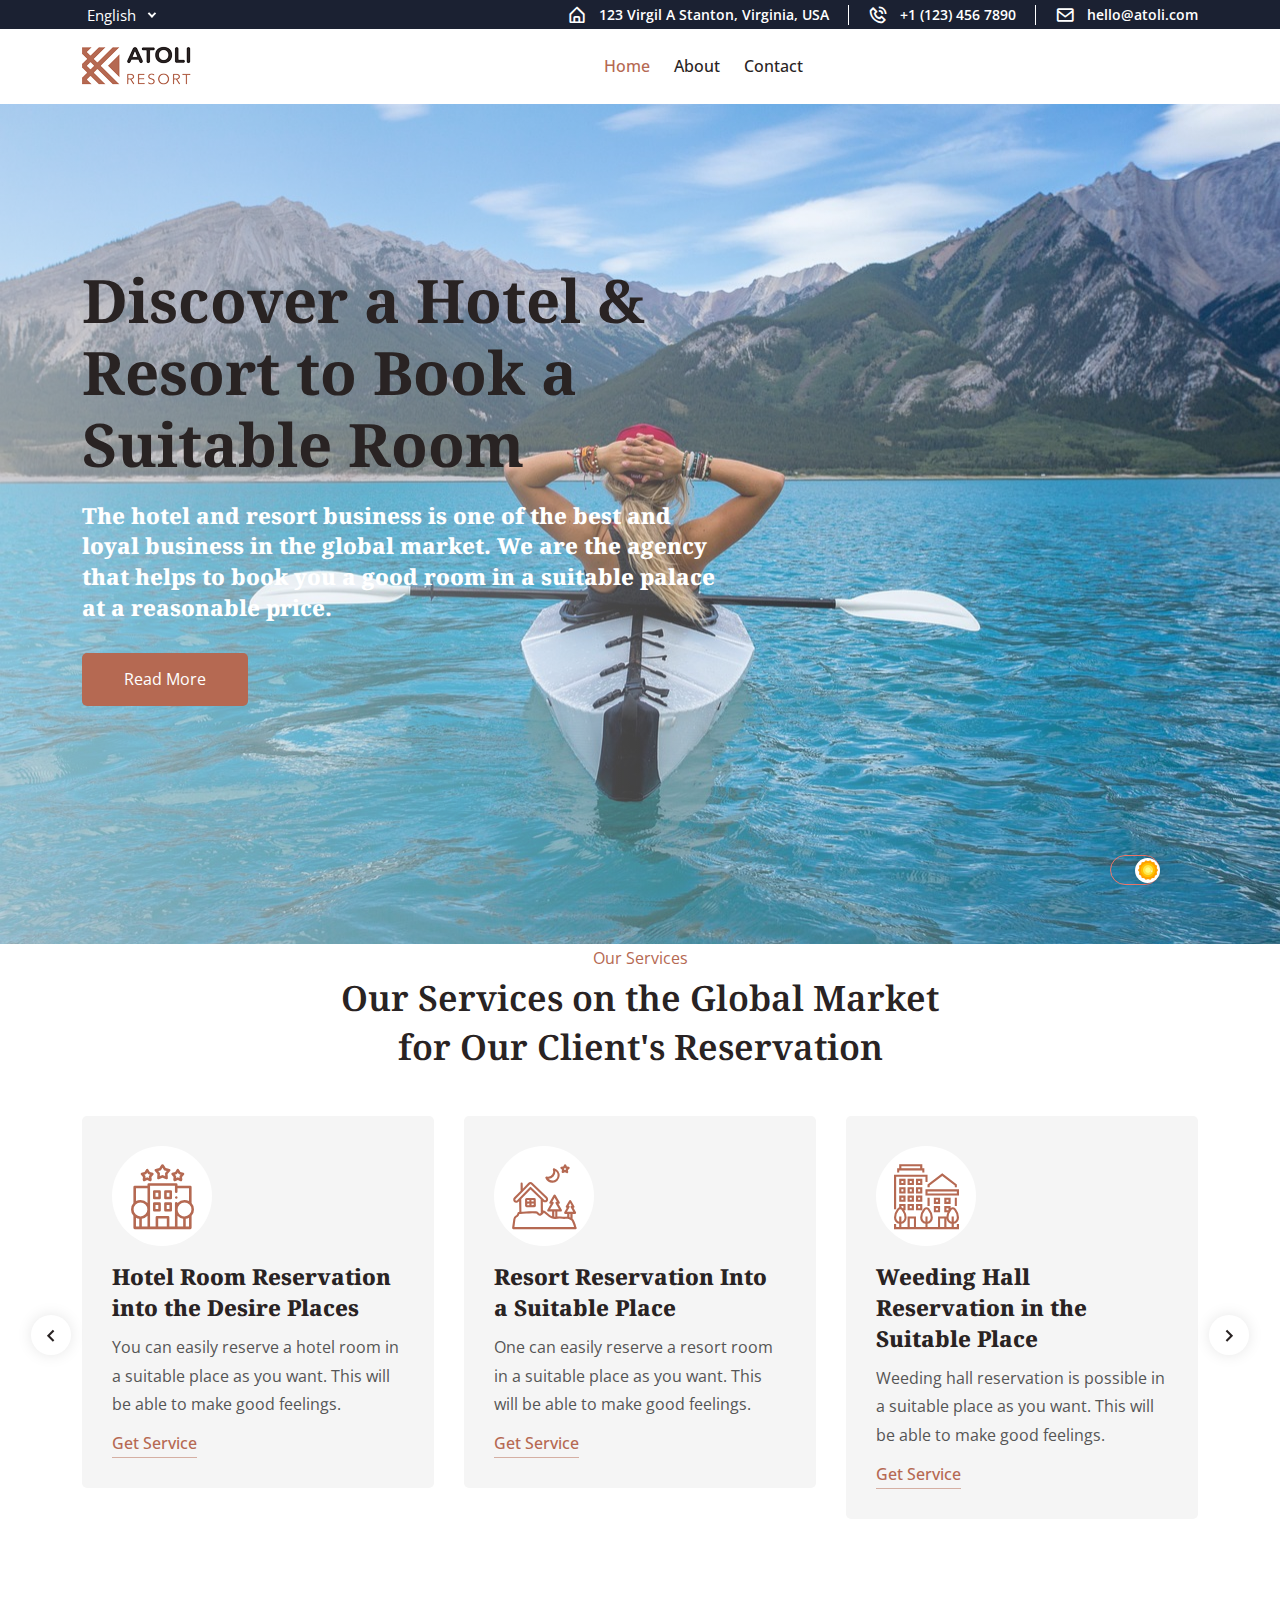
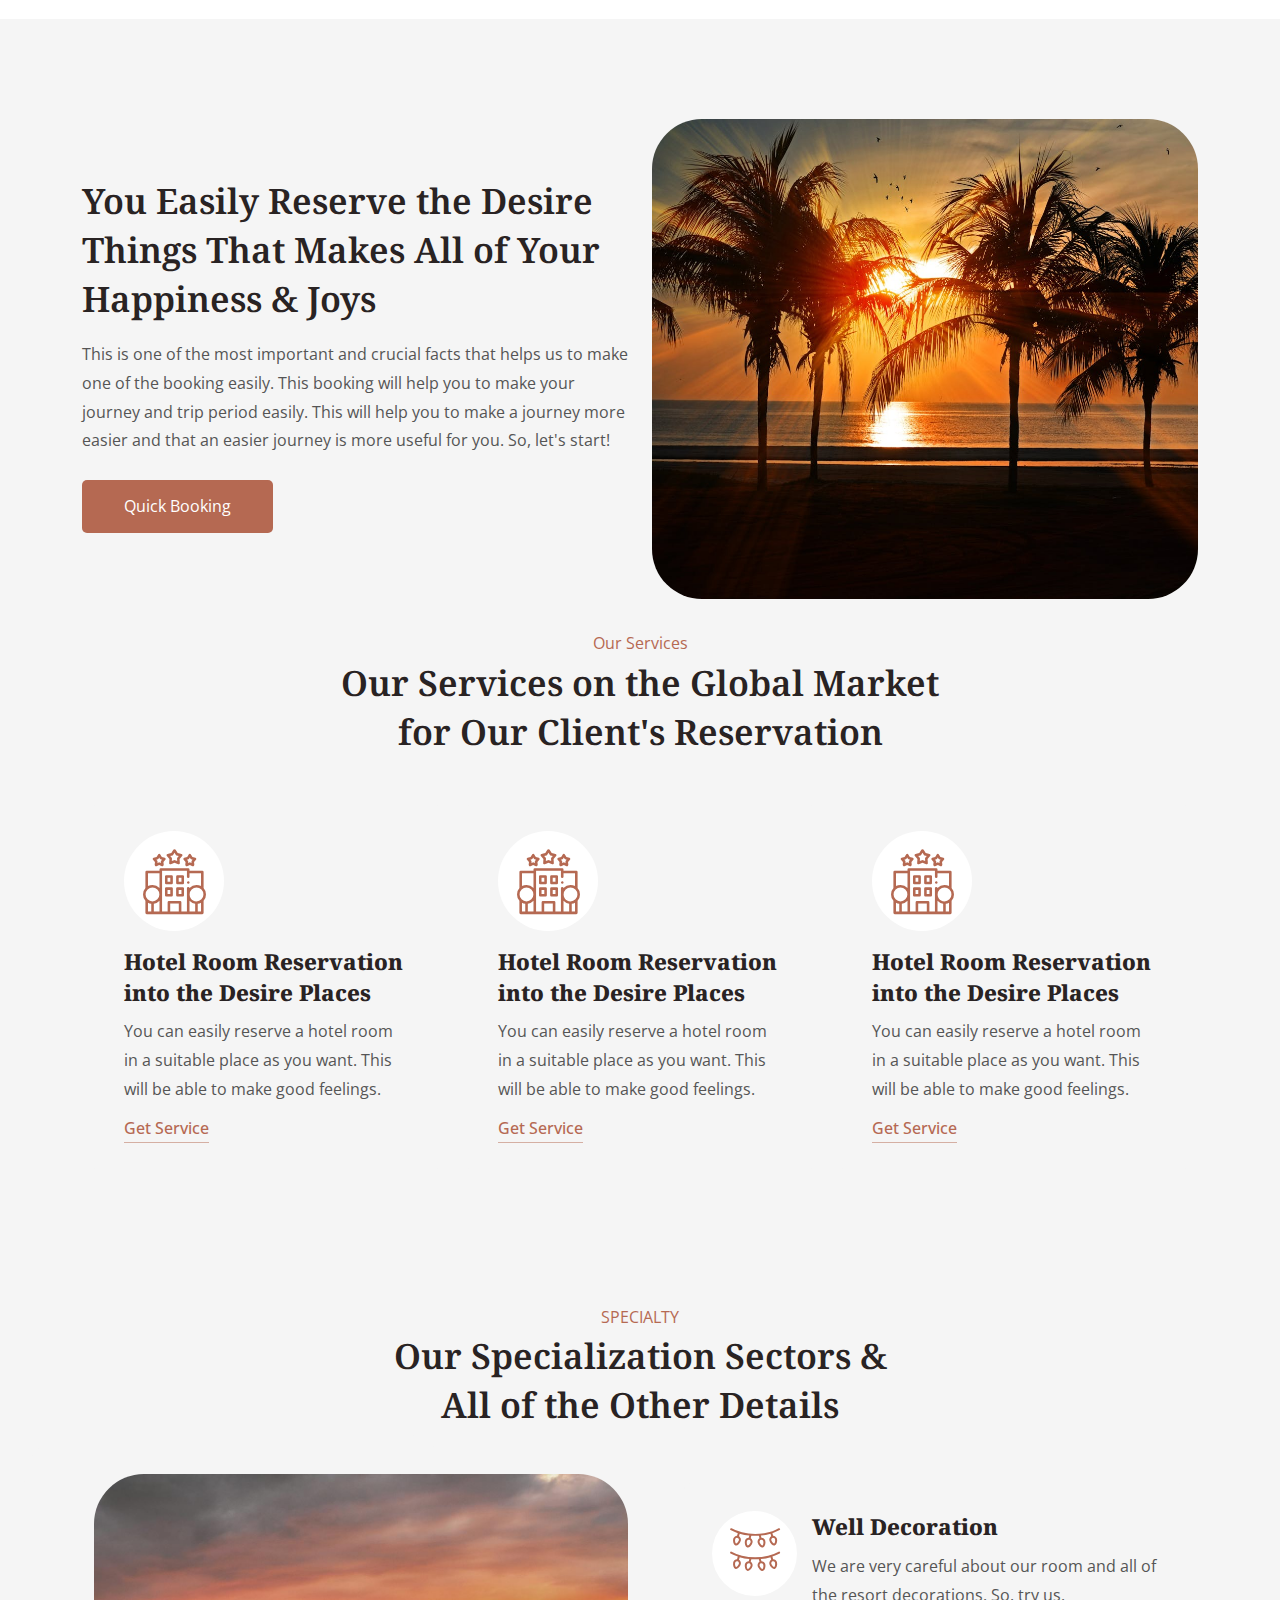
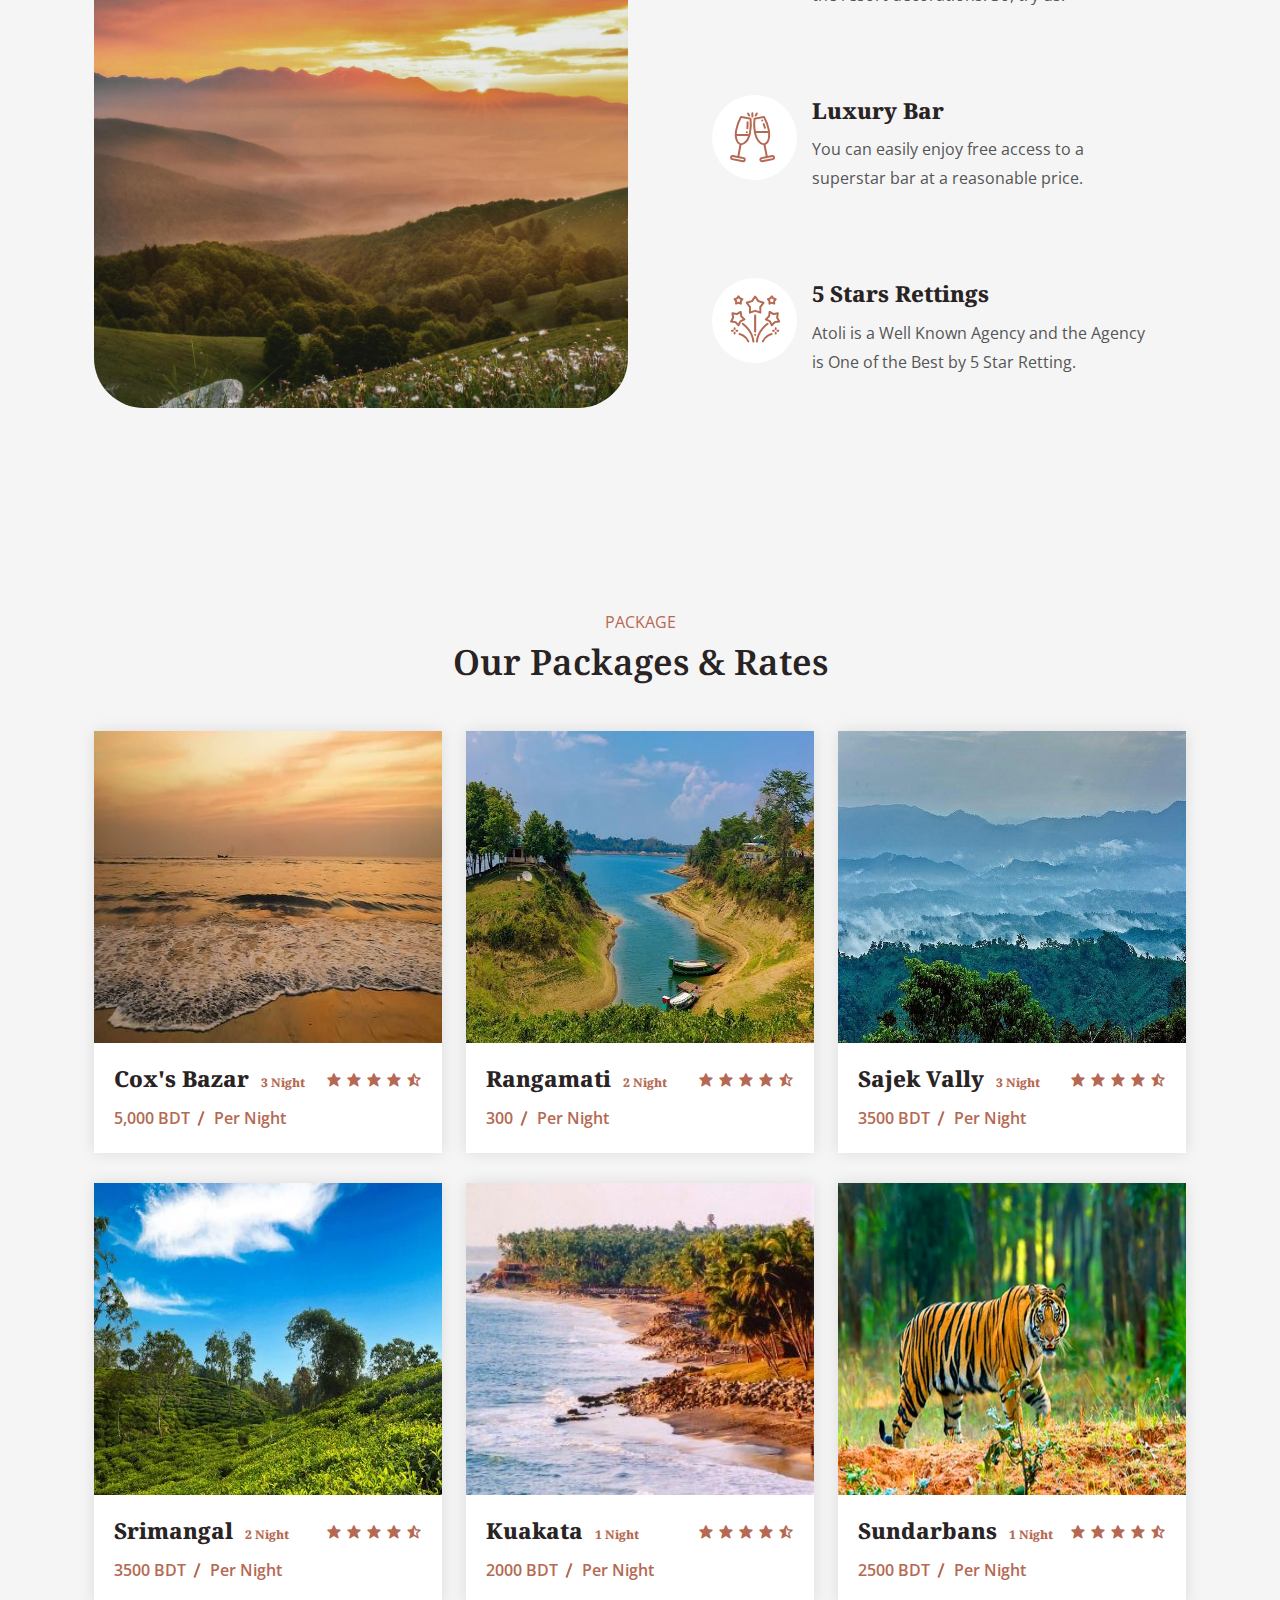
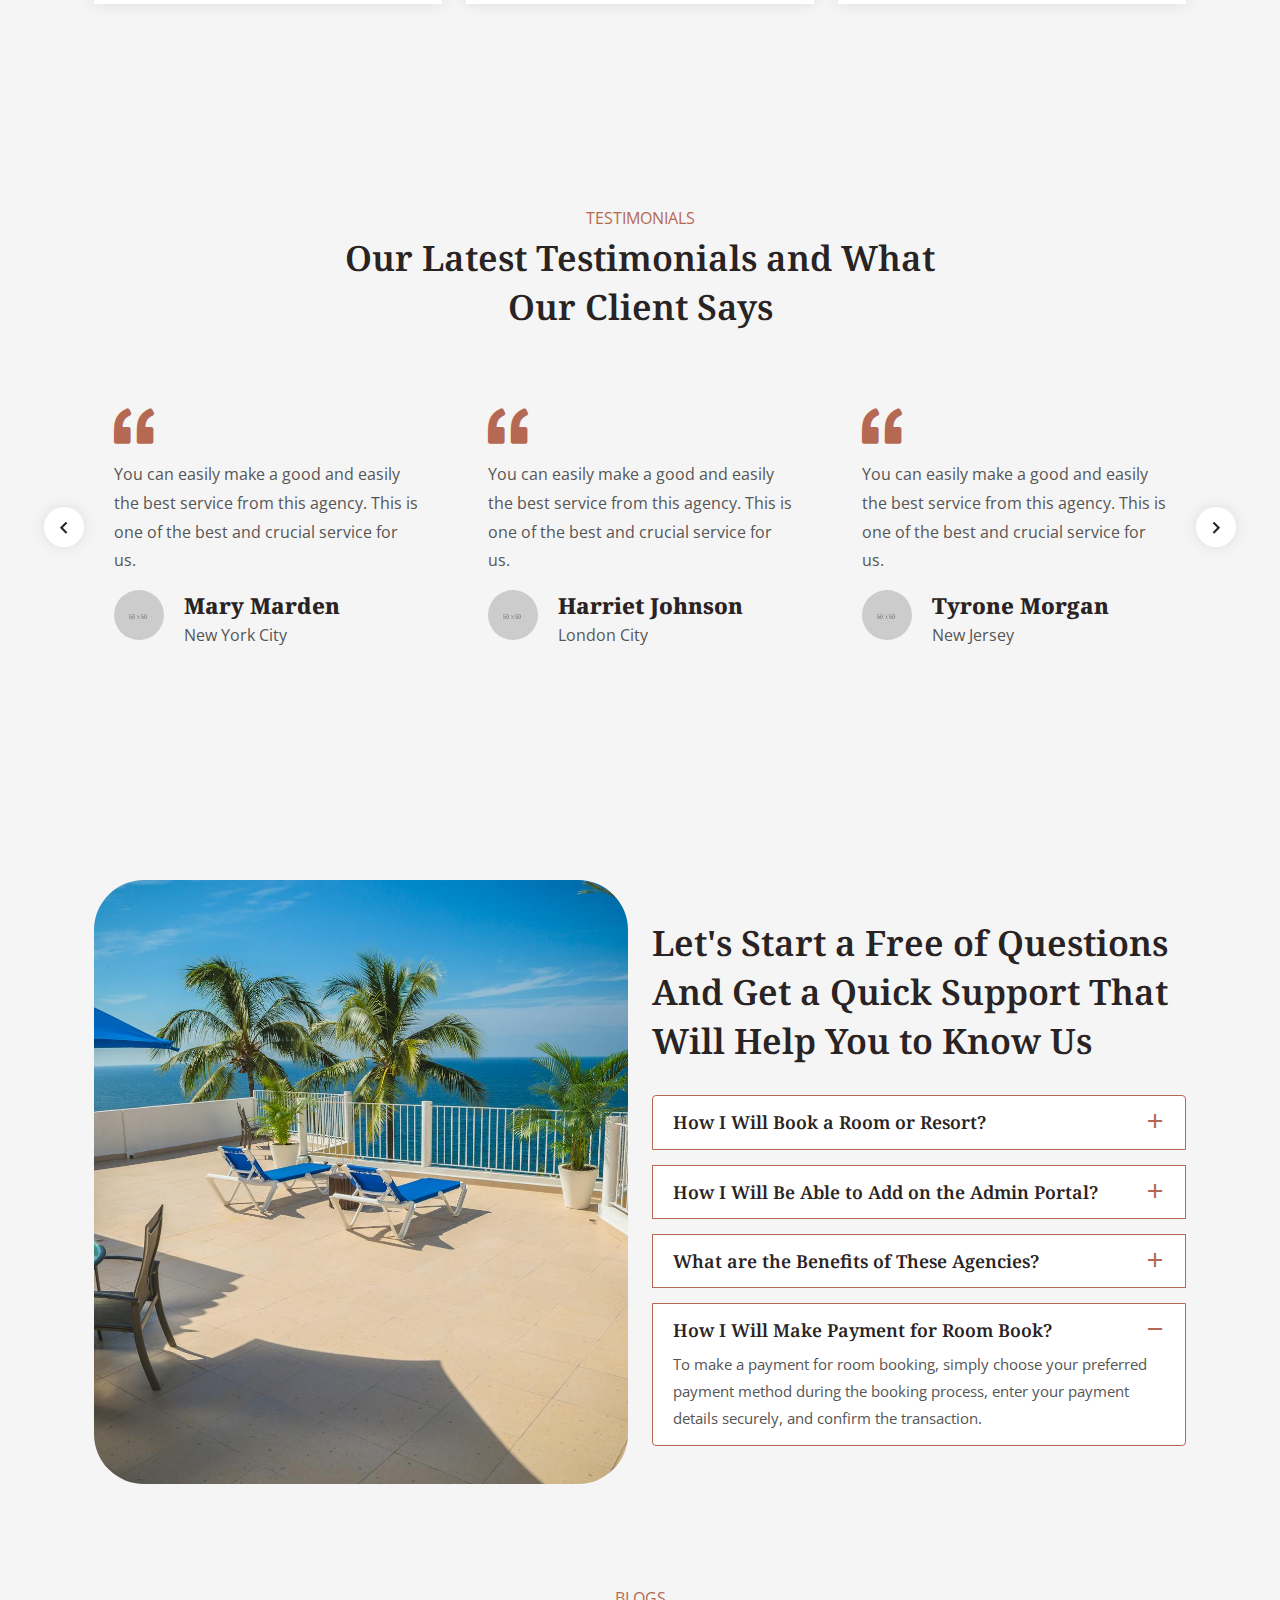
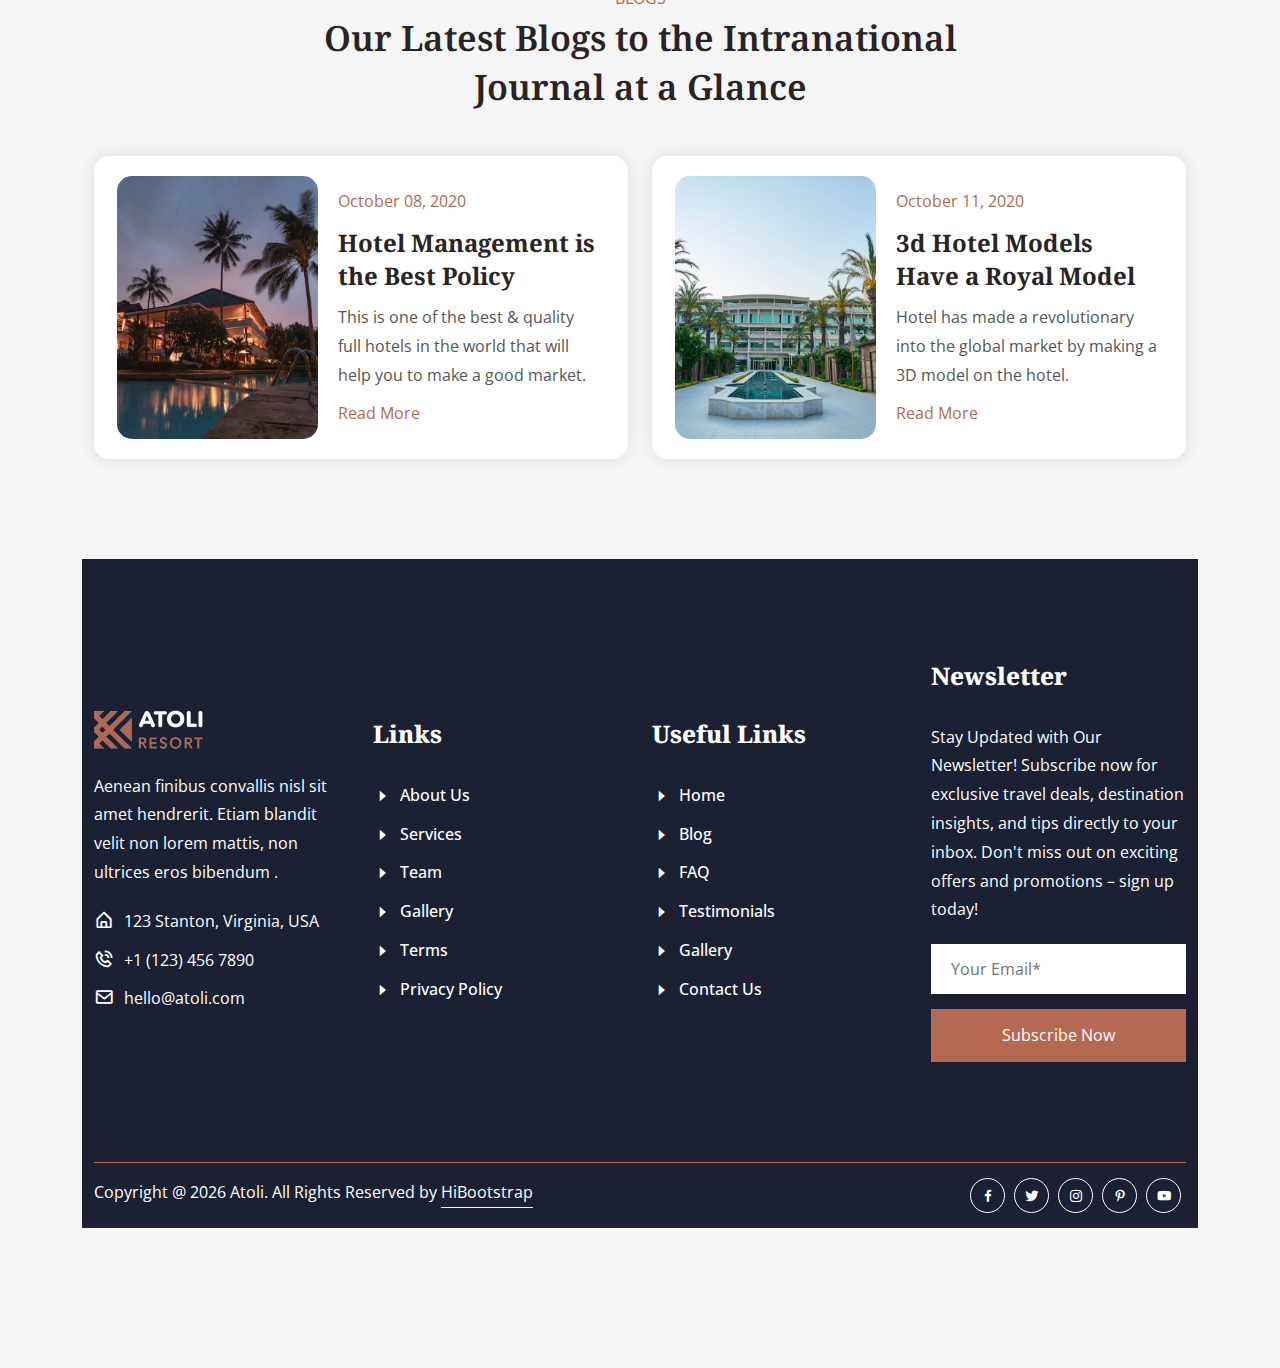
==== commit 95e87f4e: "in home page nave bar is updated" ====
--- a/index.html
+++ b/index.html
@@ -56,6 +56,23 @@
 
     <!-- Top Header Start -->
     <header class="top-header top-header-bg">
+         <!-- PreLoader Start -->
+    <div class="preloader">
+        <div class="d-table">
+            <div class="d-table-cell">
+                <div class="sk-cube-area">
+                    <div class="sk-cube1 sk-cube"></div>
+                    <div class="sk-cube2 sk-cube"></div>
+                    <div class="sk-cube4 sk-cube"></div>
+                    <div class="sk-cube3 sk-cube"></div>
+                </div>
+            </div>
+        </div>
+    </div>
+    <!-- PreLoader End -->
+
+    <!-- Top Header Start -->
+    <header class="top-header top-header-bg">
         <div class="container">
             <div class="row align-items-center">
                 <div class="col-lg-3 col-md-2 pr-0">
@@ -70,67 +87,73 @@
                     </div>
                 </div>
 
-                <!-- Start Navbar Area -->
-                <div class="navbar-area">
-                    <!-- Menu For Mobile Device -->
-                    <div class="mobile-nav">
-                        <a href="index.html" class="logo">
-                            <img src="assets/img/logos/logo-1.png" class="logo-one" alt="Logo">
-                            <img src="assets/img/logos/footer-logo1.png" class="logo-two" alt="Logo">
-                        </a>
-                    </div>
-
-                    <!-- Menu For Desktop Device -->
-                    <div class="main-nav">
-                        <div class="container">
-                            <nav class="navbar navbar-expand-md navbar-light ">
-                                <a class="navbar-brand" href="index.html">
-                                    <img src="assets/img/logos/logo-1.png" class="logo-one" alt="Logo">
-                                    <img src="assets/img/logos/footer-logo1.png" class="logo-two" alt="Logo">
-                                </a>
-
-                                <div class="collapse navbar-collapse mean-menu" id="navbarSupportedContent">
-                                    <ul class="navbar-nav m-auto">
-                                        <li class="nav-item">
-                                            <a href="index.html" class="nav-link active">
-                                                Home
-                                            </a>
-                                        </li>
-                                        <li class="nav-item">
-                                            <a href="about.html" class="nav-link">
-                                                About
-                                            </a>
-                                        </li>
-
-                                        <li class="nav-item">
-                                            <a href="#packages" class="nav-link">
-                                                Packages
-                                            </a>
-                                        </li>
-
-                                        <li class="nav-item">
-                                            <a href="contact.html" class="nav-link">
-                                                Contact
-                                            </a>
-                                        </li>
-
-                                        <li class="nav-item-btn">
-                                            <a href="contact.html"
-                                                class="default-btn btn-bg-one border-radius-5">Contact Us</a>
-                                        </li>
-                                    </ul>
-
-                                    <div class="nav-btn">
-                                        <a href="contact.html" class="default-btn btn-bg-one border-radius-5">Contact
-                                            Us</a>
-                                    </div>
-                                </div>
-                            </nav>
-                        </div>
+                <div class="col-lg-9 col-md-10">
+                    <div class="header-right">
+                        <ul>
+                            <li>
+                                <i class='bx bx-home-alt'></i>
+                                <a href="#">123 Virgil A Stanton, Virginia, USA</a>
+                            </li>
+                            <li>
+                                <i class='bx bx-phone-call'></i>
+                                <a href="tel:+1-(123)-456-7890">+1 (123) 456 7890</a>
+                            </li>
+                            <li>
+                                <i class='bx bx-envelope'></i>
+                                <a href="mailto:hello@atoli.com">hello@atoli.com</a>
+                            </li>
+                        </ul>
                     </div>
                 </div>
             </div>
         </div>
+    </header>
+    <!-- Top Header End -->
+
+    <!-- Start Navbar Area -->
+    <div class="navbar-area">
+        <!-- Menu For Mobile Device -->
+        <div class="mobile-nav">
+            <a href="index.html" class="logo">
+                <img src="assets/img/logos/logo-1.png" class="logo-one" alt="Logo">
+                <img src="assets/img/logos/footer-logo1.png" class="logo-two" alt="Logo">
+            </a>
+        </div>
+
+        <!-- Menu For Desktop Device -->
+        <div class="main-nav">
+            <div class="container">
+                <nav class="navbar navbar-expand-md navbar-light ">
+                    <a class="navbar-brand" href="index.html">
+                        <img src="assets/img/logos/logo-1.png" class="logo-one" alt="Logo">
+                        <img src="assets/img/logos/footer-logo1.png" class="logo-two" alt="Logo">
+                    </a>
+
+                    <div class="collapse navbar-collapse mean-menu" id="navbarSupportedContent">
+                        <ul class="navbar-nav m-auto">
+                            <li class="nav-item">
+                                <a href="index.html" class="nav-link active">
+                                    Home 
+                                </a>
+                            </li>
+                            <li class="nav-item">
+                                <a href="about.html" class="nav-link ">
+                                    About
+                                </a>
+                            </li>
+
+                            <li class="nav-item">
+                                <a href="contact.html" class="nav-link " >
+                                    Contact
+                                </a>
+                            </li>
+                        </ul>
+                    </div>
+                </nav>
+            </div>
+        </div>
+    </div>
+    <!-- End Navbar Area -->
     </header>
     <!-- Top Header End -->
 
@@ -325,10 +348,6 @@
                 <!-- Specialty Area End -->
 
                 <!-- Room Area -->
-                <!-- <div class="room-area pt-100 pb-70 section-bg">
-                    <div class="container">
-                        <div class="row pt-45"> -->
-                <!-- Room Area -->
                 <div id="packages" class="room-area pt-100 pb-70 section-bg">
                     <div class="container">
                         <div class="section-title text-center">
@@ -640,7 +659,7 @@
                 <!-- FAQ Area End -->
 
                 <!-- Team Area -->
-                <div class="team-area pt-100 pb-70">
+                <!-- <div class="team-area pt-100 pb-70">
                     <div class="container">
                         <div class="section-title text-center">
                             <span>TEAM</span>
@@ -744,7 +763,7 @@
                             </div>
                         </div>
                     </div>
-                </div>
+                </div> -->
                 <!-- Team Area End -->
 
                 <!-- Blog Area -->
--- a/assets/css/style.css
+++ b/assets/css/style.css
@@ -263,9 +263,6 @@
 /*================================
 Top Header
 ===================================*/
-.top-header {
-  padding: 7px 0 10px;
-}
 
 .top-header-bg {
   background-color: #1B2132;
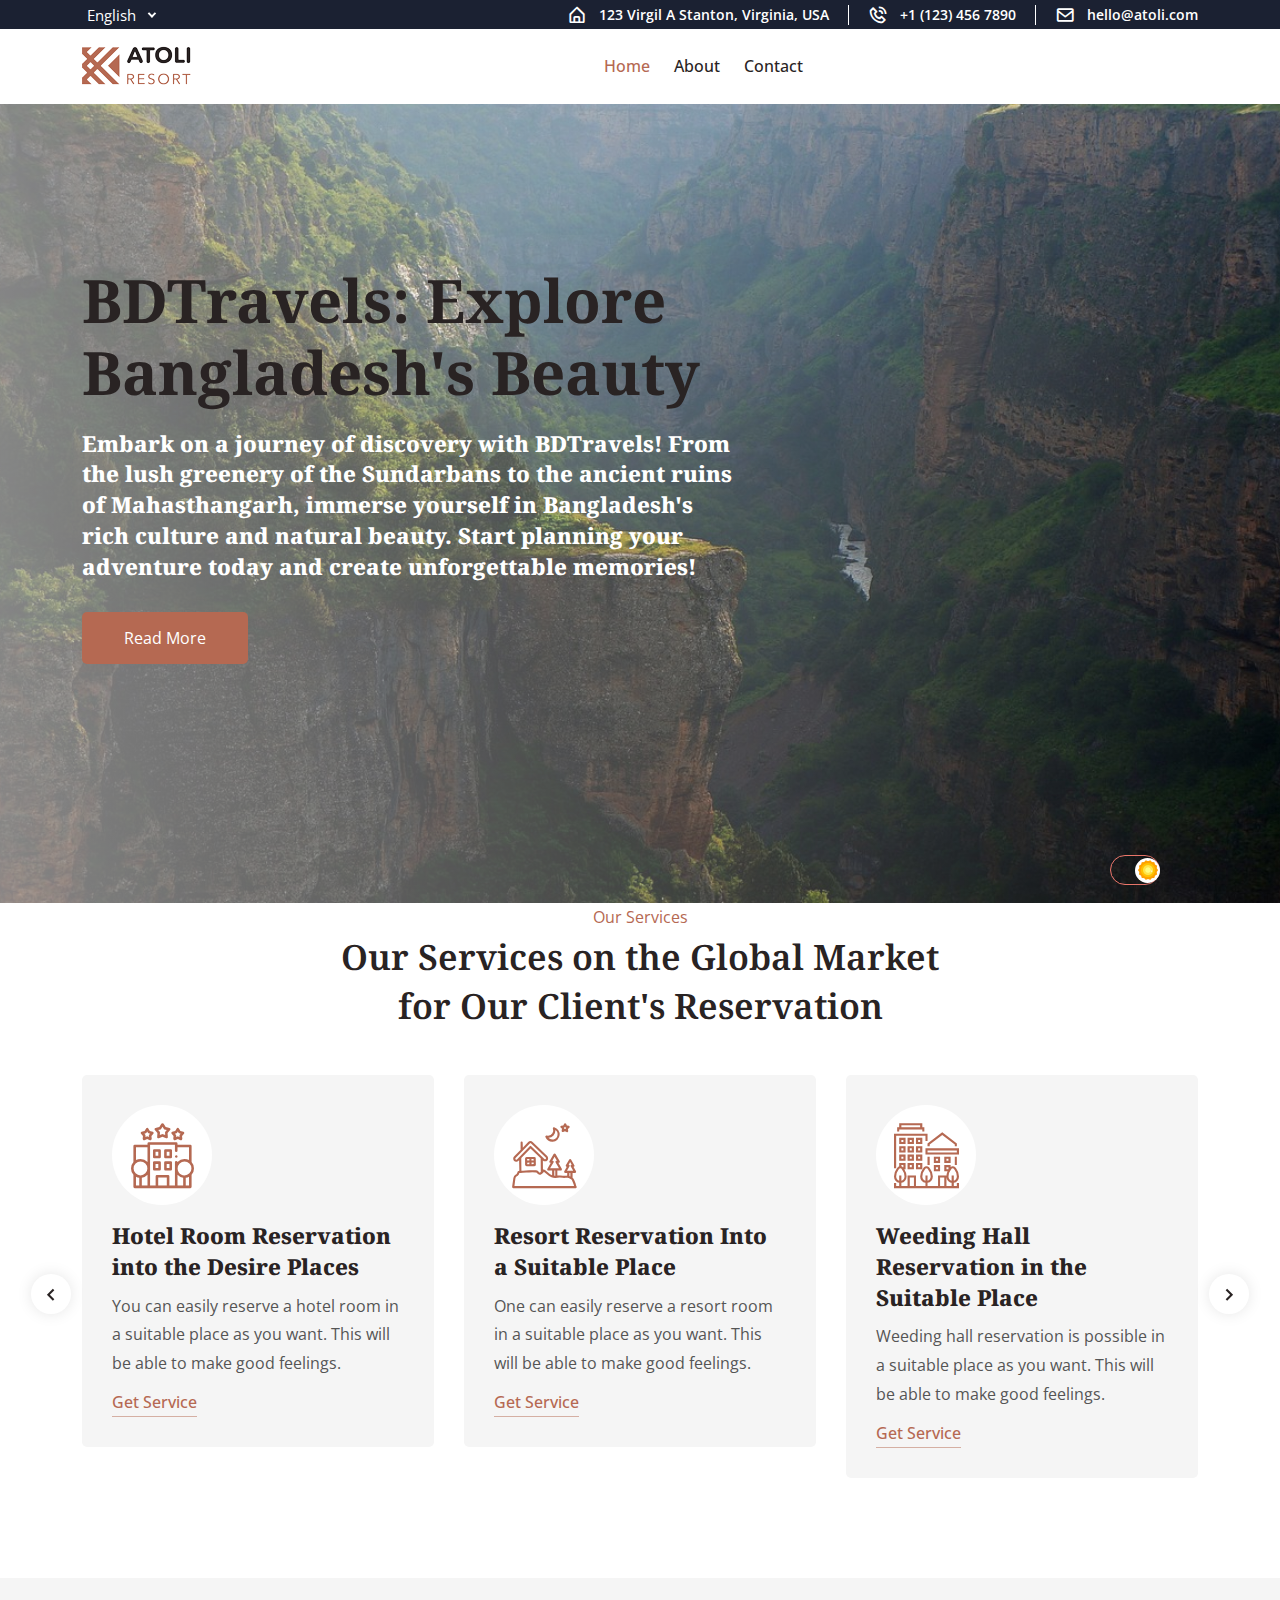
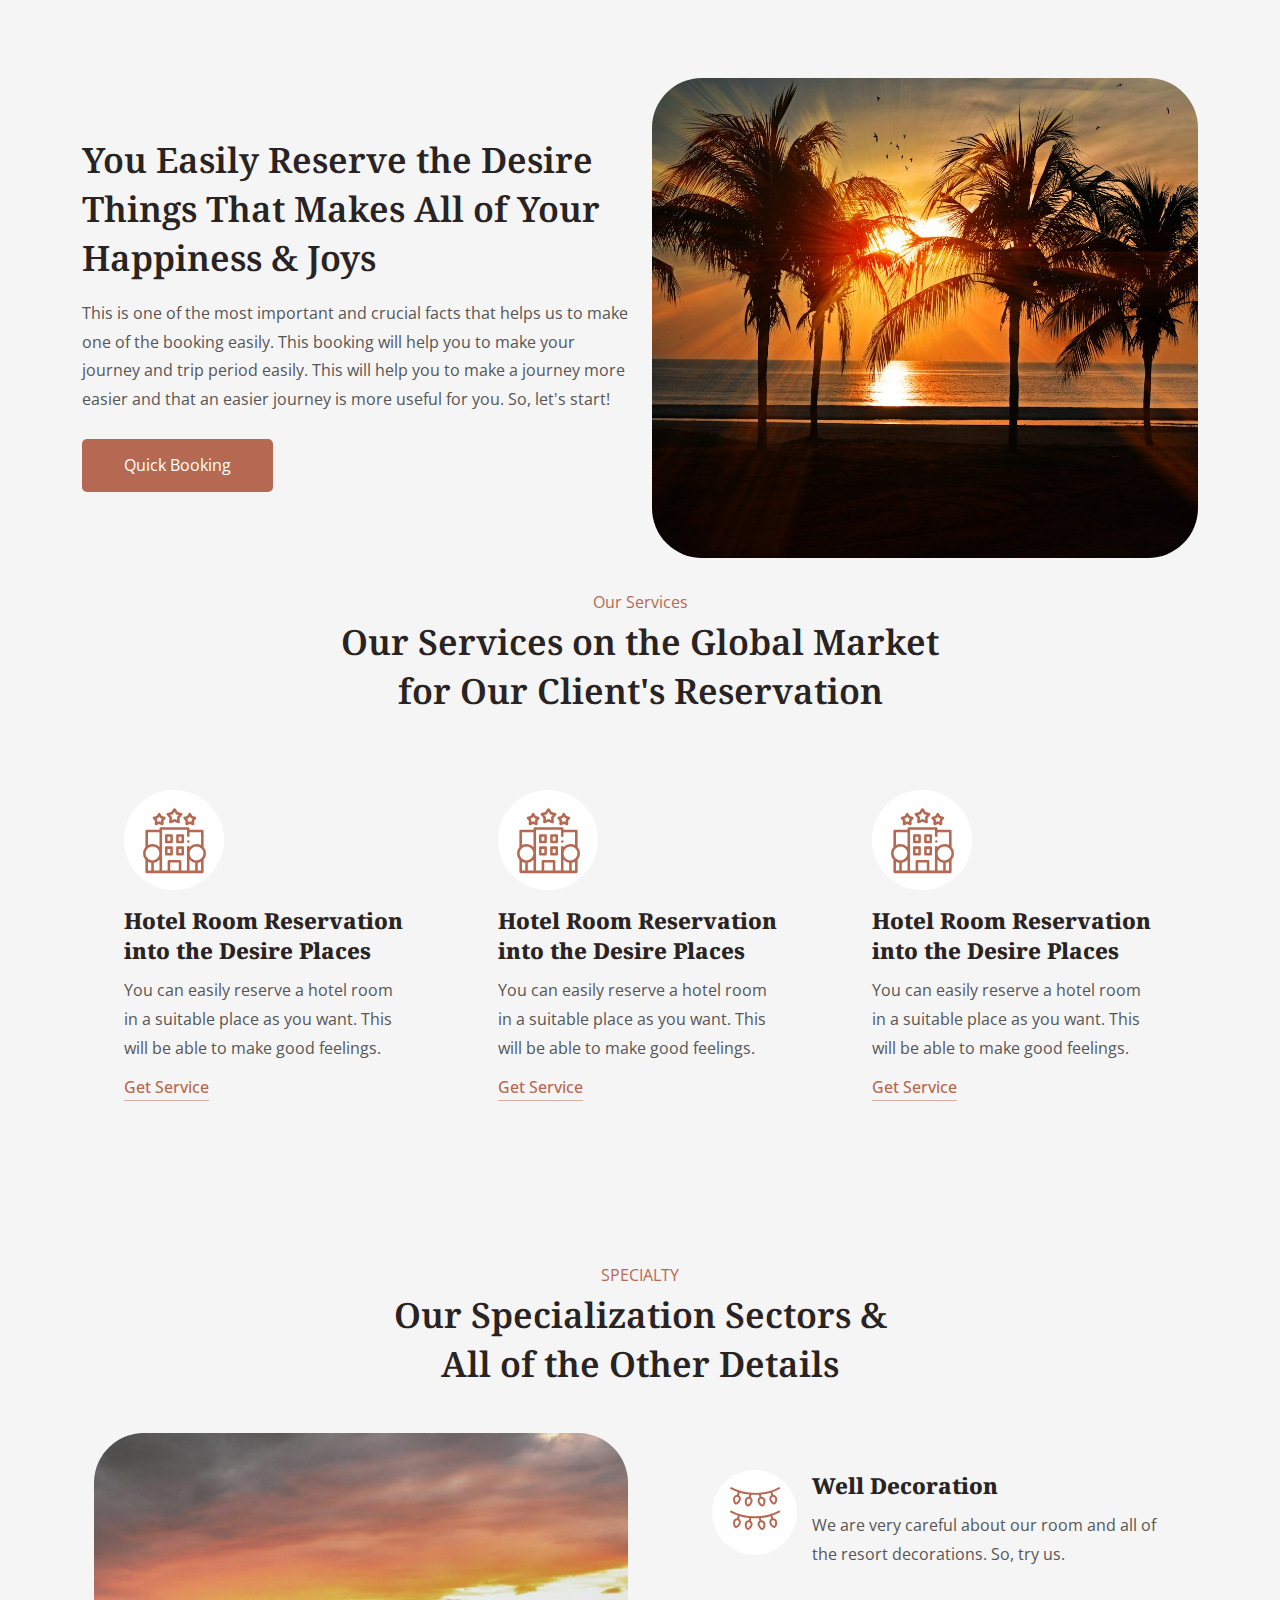
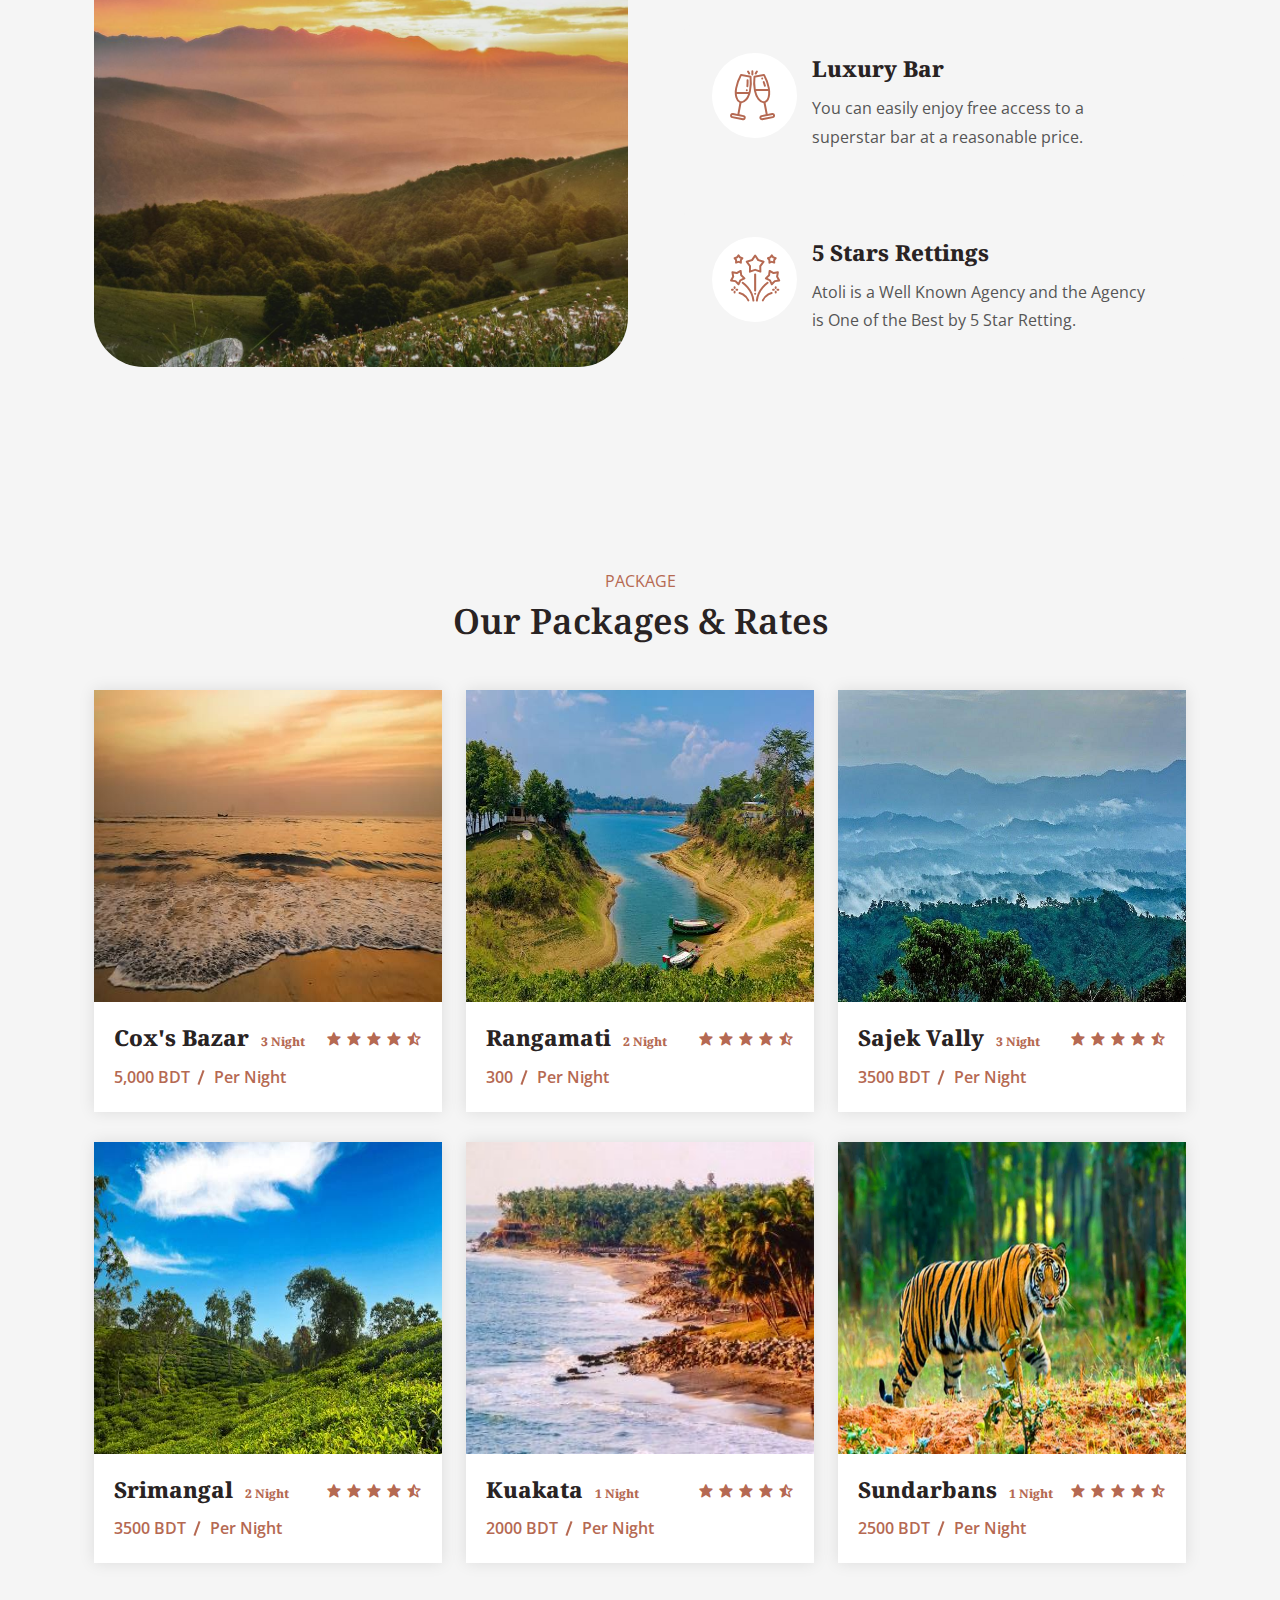
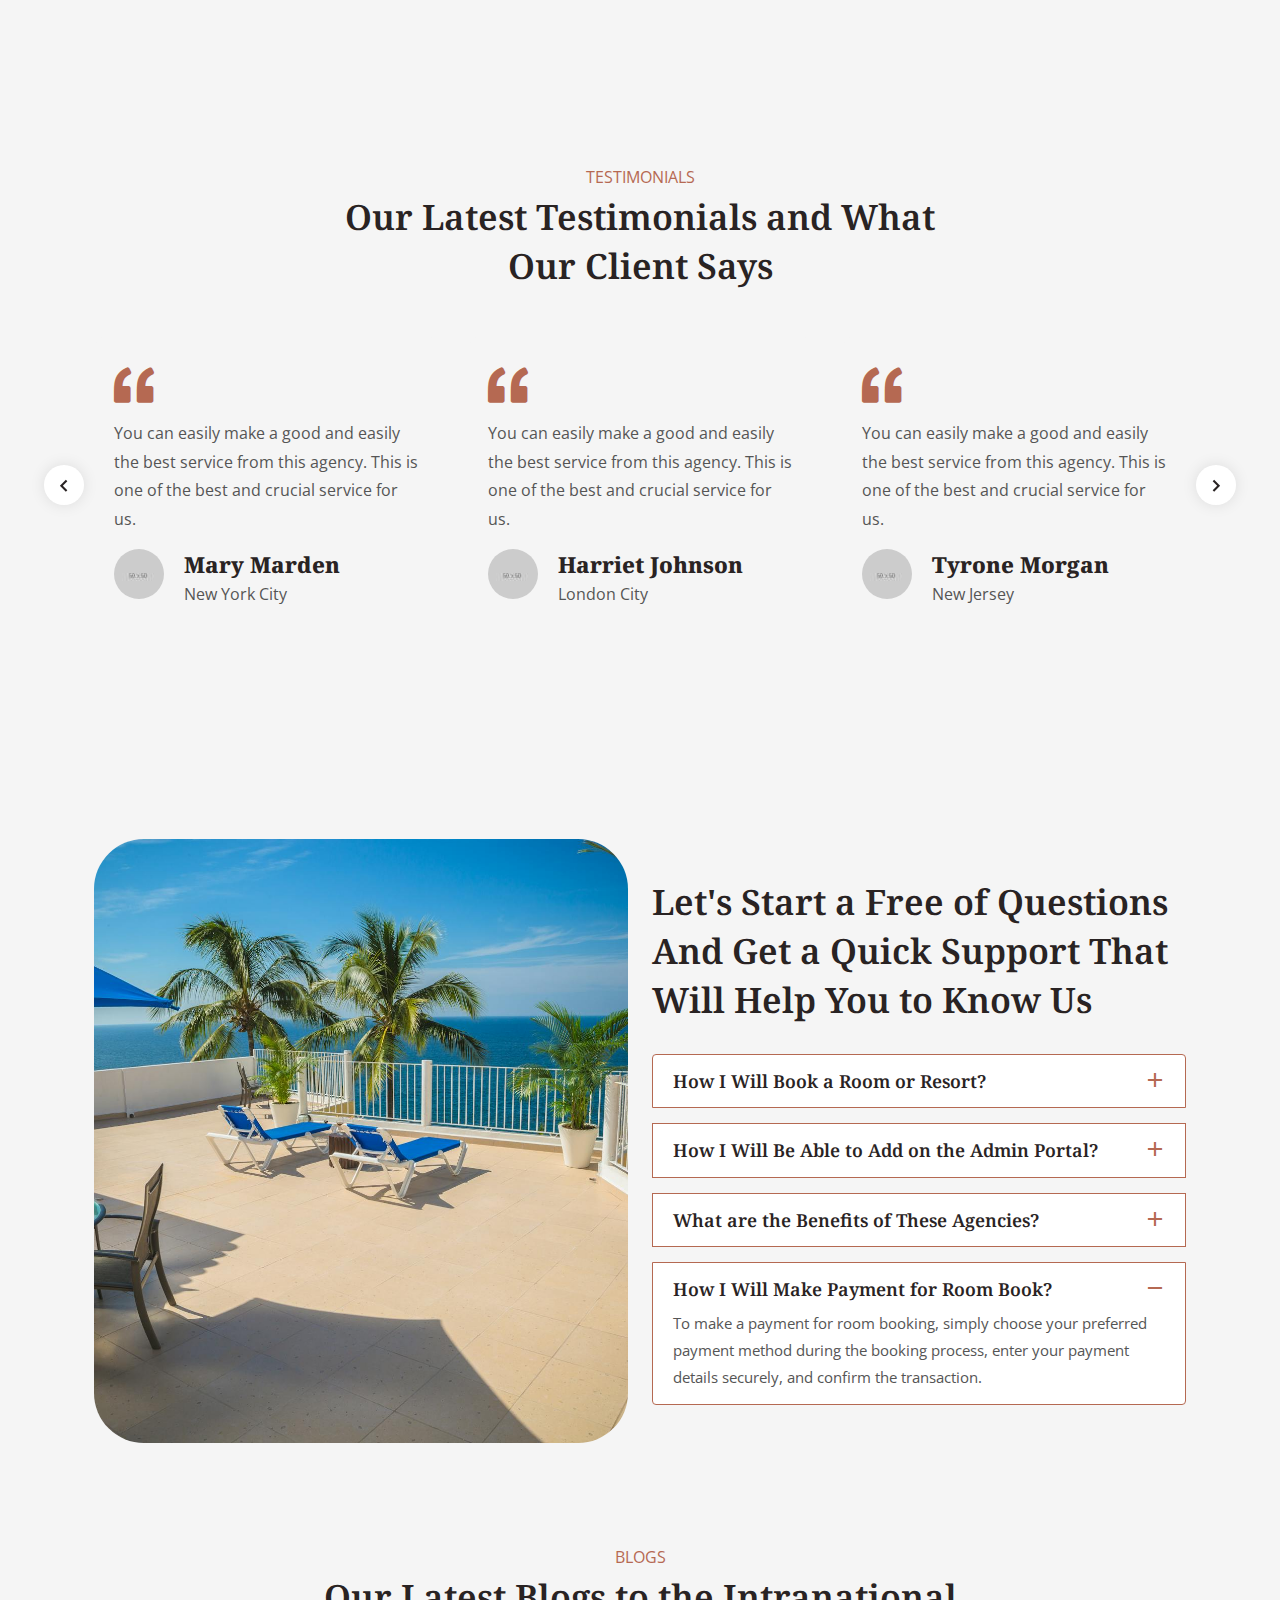
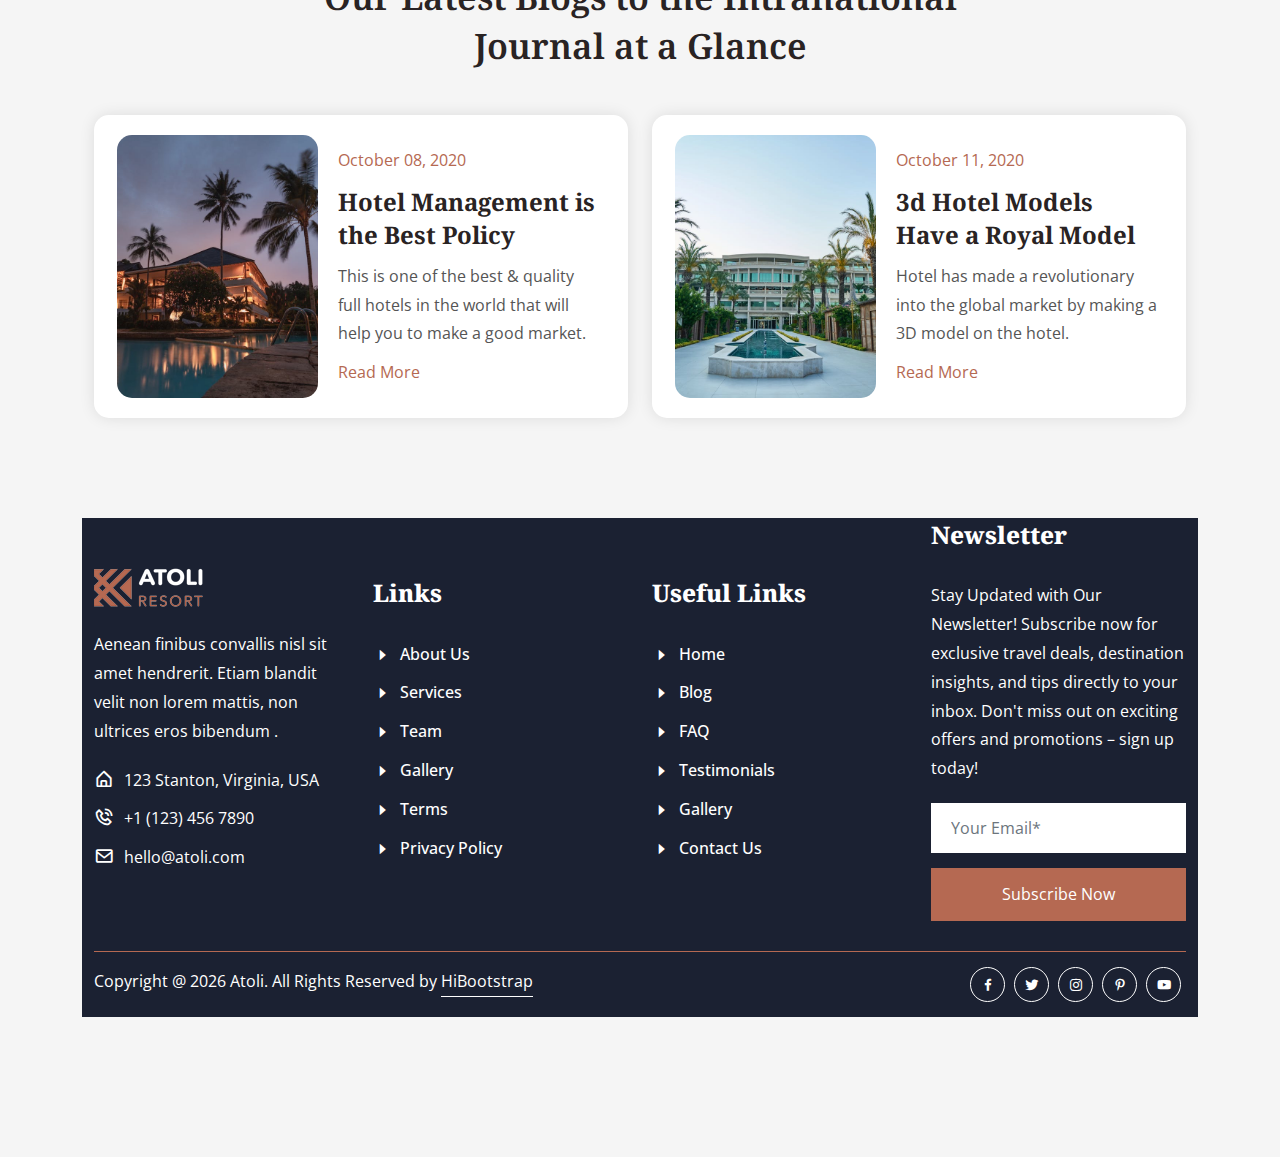
==== commit e9c63846: "some change" ====
--- a/index.html
+++ b/index.html
@@ -161,10 +161,9 @@
     <div class="banner-area">
         <div class="container">
             <div class="banner-content">
-                <h1>Discover a Hotel & Resort to Book a Suitable Room</h1>
+                <h1>BDTravels: Explore Bangladesh's Beauty</h1>
                 <h3>
-                    The hotel and resort business is one of the best and loyal business in the global market.
-                    We are the agency that helps to book you a good room in a suitable palace at a reasonable price.
+                    Embark on a journey of discovery with BDTravels! From the lush greenery of the Sundarbans to the ancient ruins of Mahasthangarh, immerse yourself in Bangladesh's rich culture and natural beauty. Start planning your adventure today and create unforgettable memories!
                 </h3>
                 <div class="banner-btn">
                     <a href="#" class="default-btn btn-bg-one border-radius-5">Read More</a>
@@ -840,7 +839,7 @@
                 <!-- Footer Area -->
                 <footer class="footer-area footer-bg">
                     <div class="container">
-                        <div class="footer-top pt-100 pb-70">
+                        <div class="footer-top ">
                             <div class="row align-items-center">
                                 <div class="col-lg-3 col-md-6">
                                     <div class="footer-widget">
--- a/assets/css/responsive.css
+++ b/assets/css/responsive.css
@@ -141,6 +141,9 @@
   }
   .banner-content p {
     font-size: 16px;
+  }
+  .banner-content h3{
+    font-size: 12px;
   }
   .banner-area-two {
     background-image: none;
